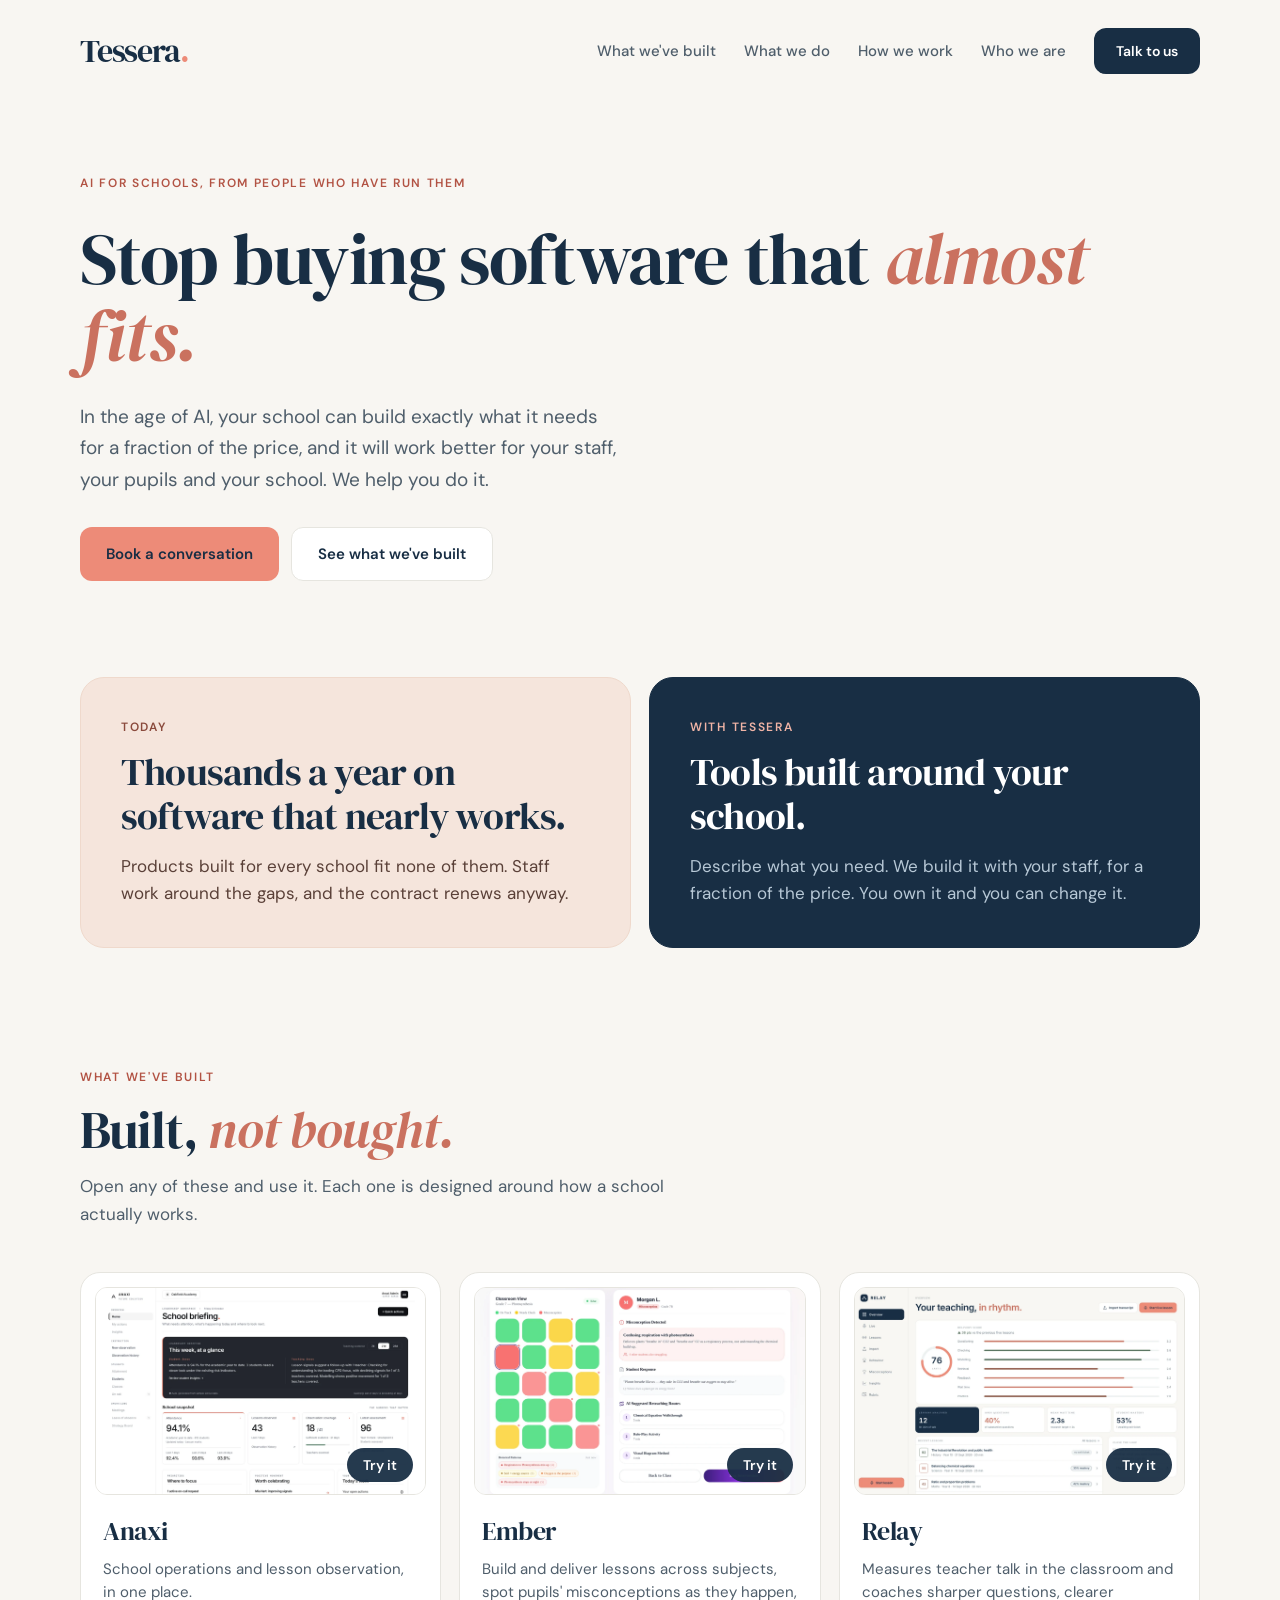
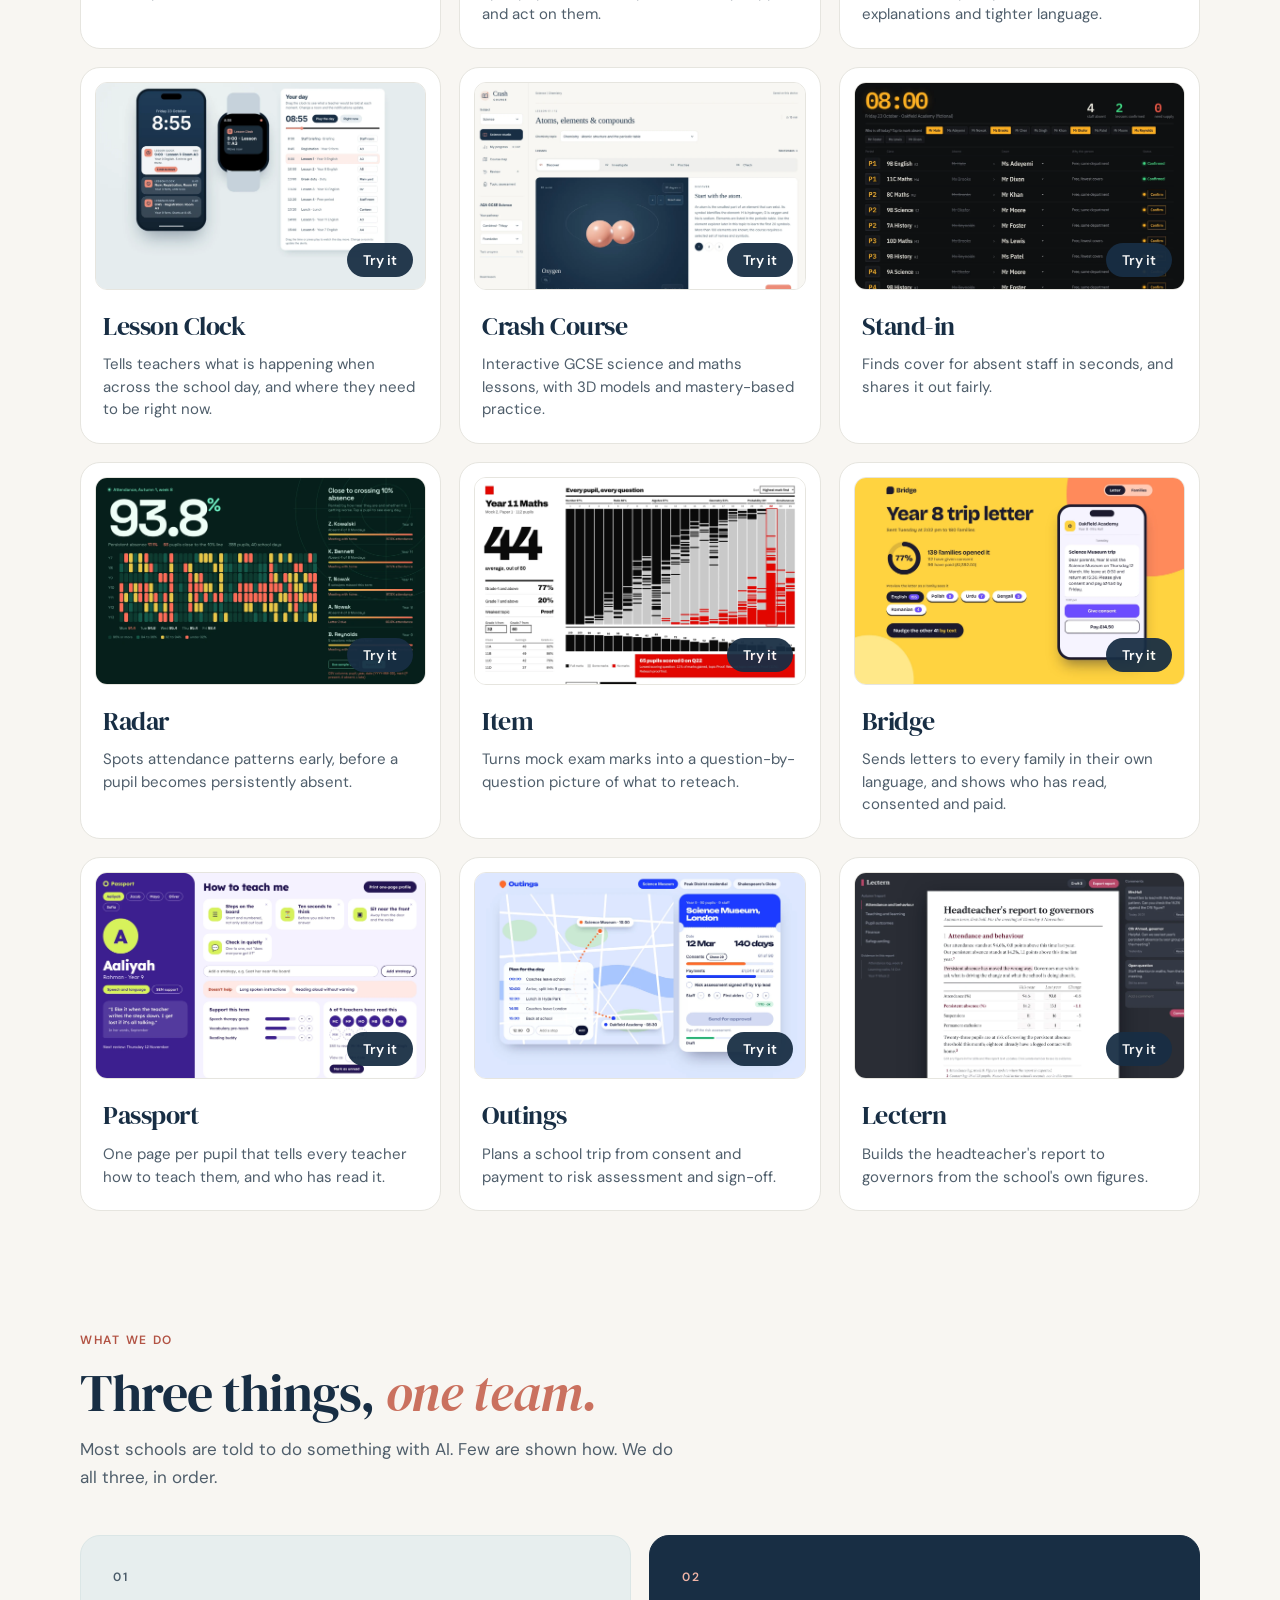
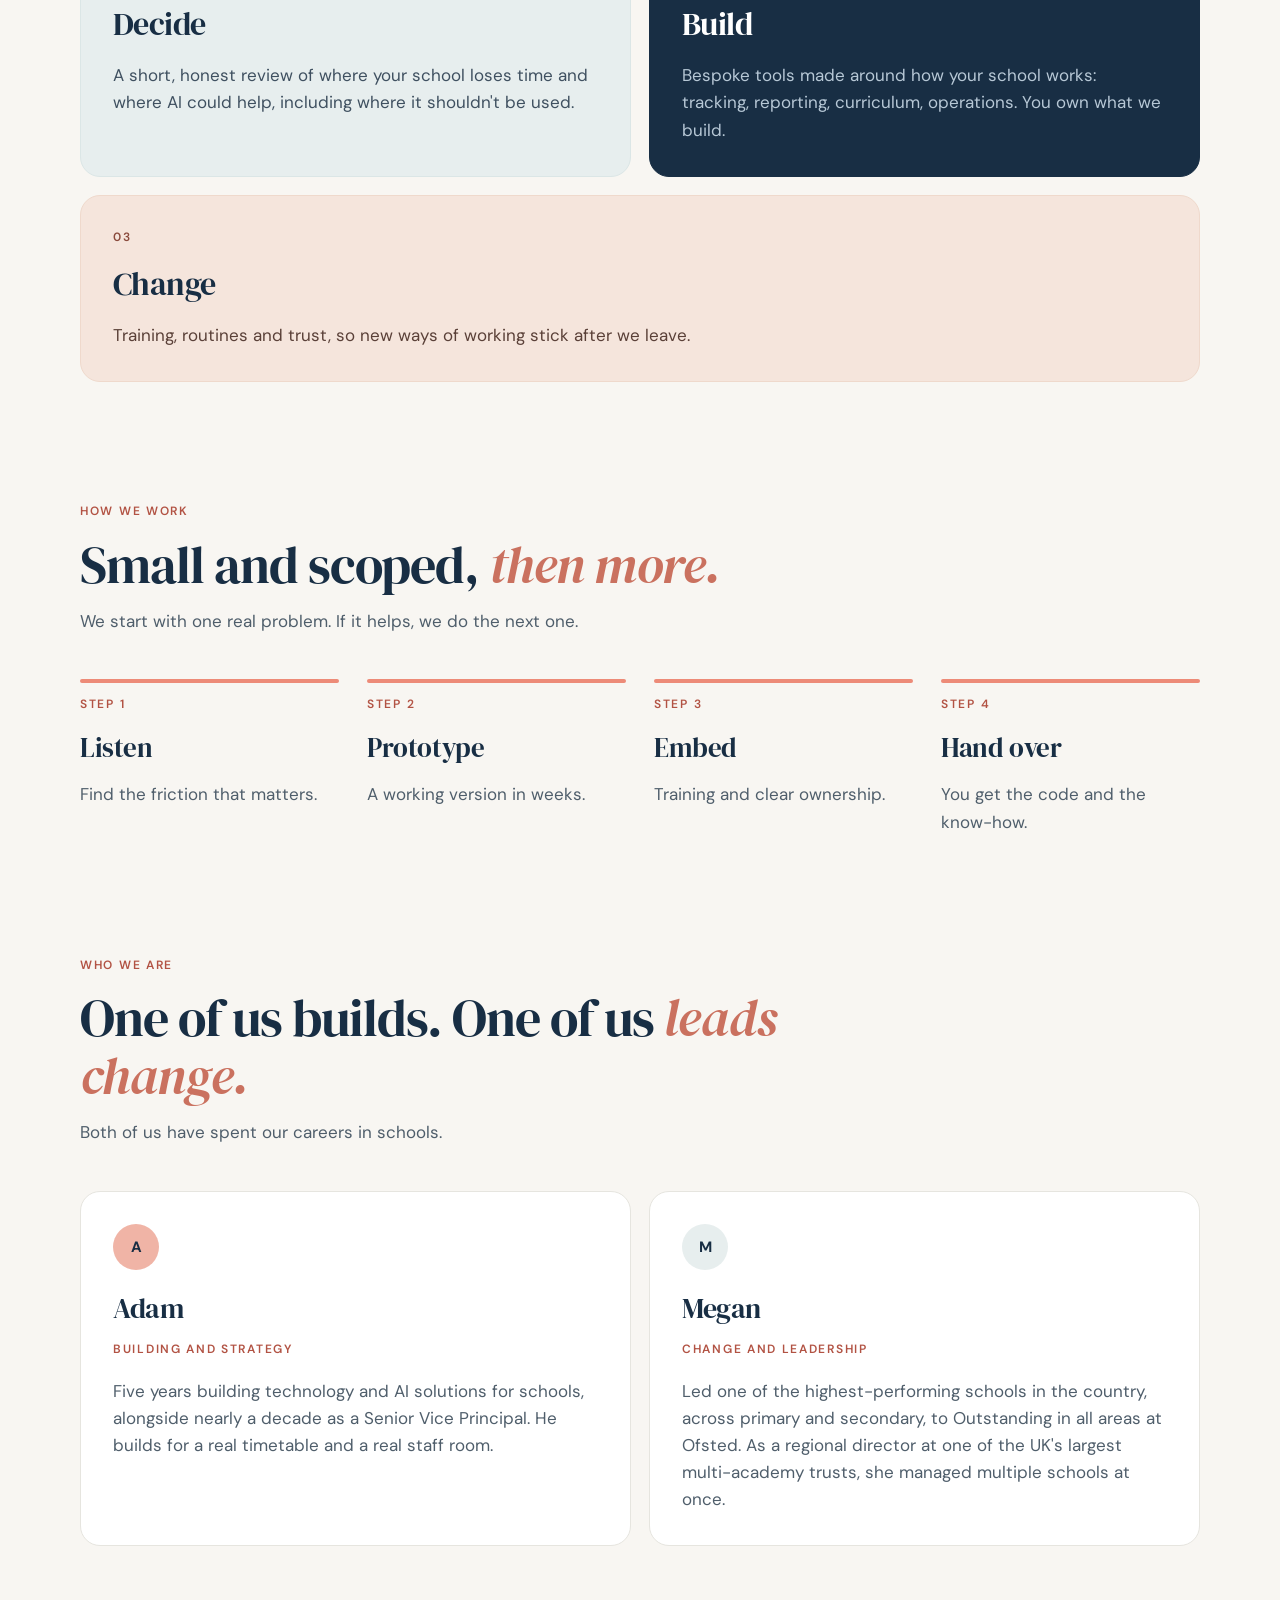
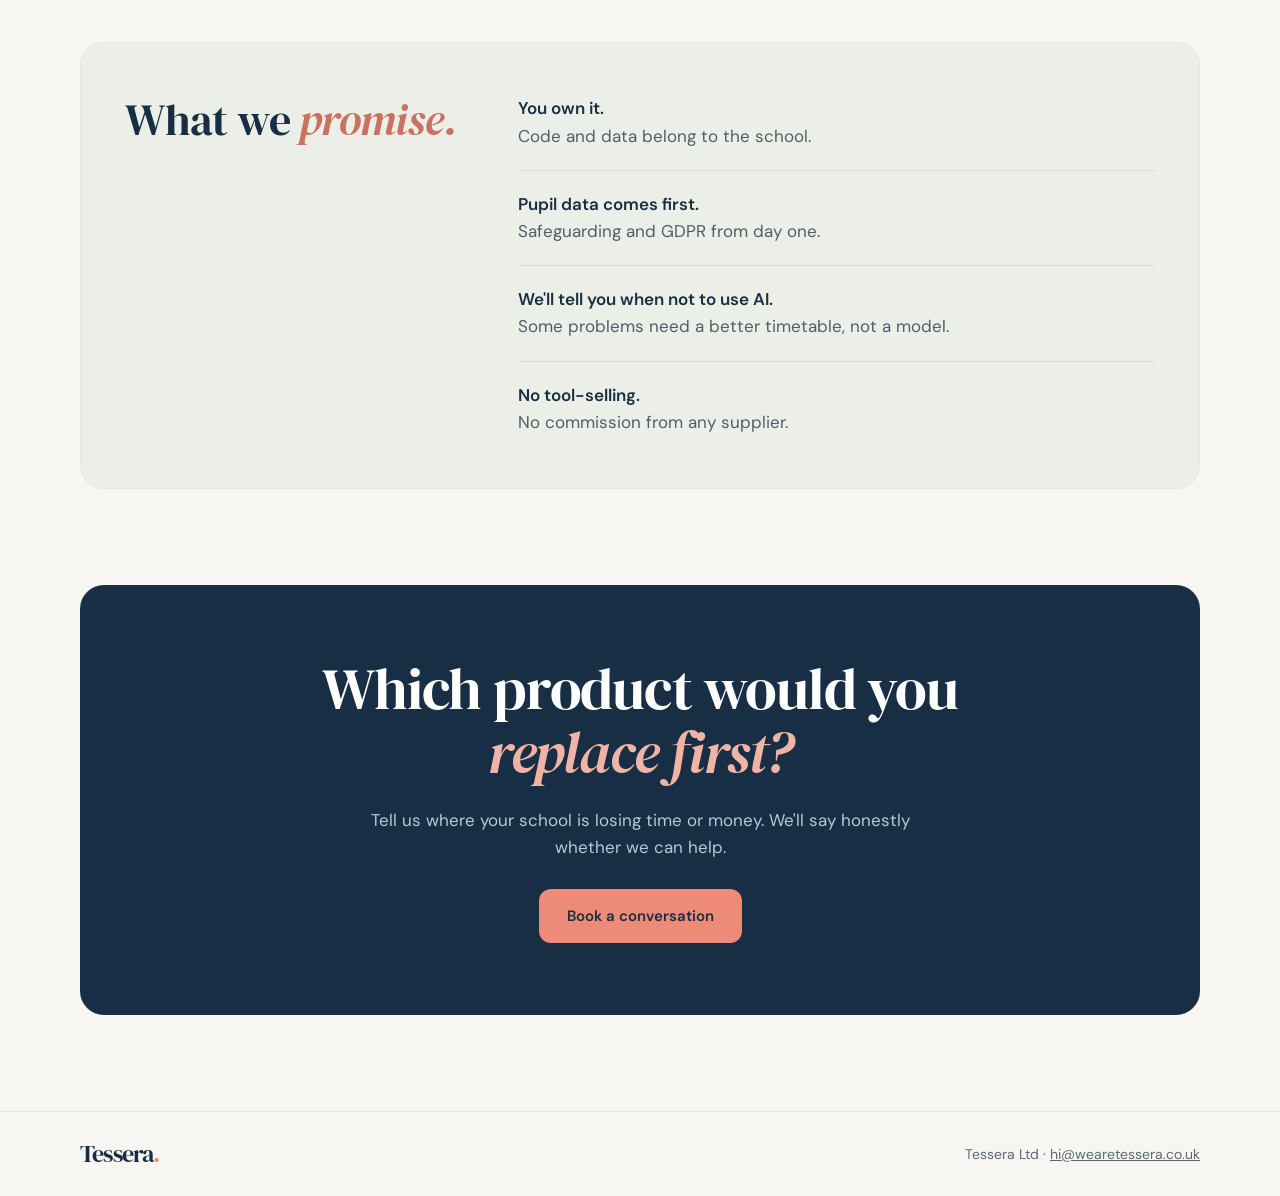
==== index.html @ 0c5cb1b3 "Add interactive app gallery with twelve working prototypes Co-Authored-By: Claude Sonnet 5.5 <norepl" ====
<!doctype html>
<html lang="en">
<head>
<meta charset="utf-8">
<meta name="viewport" content="width=device-width, initial-scale=1">
<title>Tessera: AI and change management</title>
<meta name="description" content="Tessera helps schools stop paying for software that almost fits. We build the tools you need with AI, at a fraction of the price, and bring your staff with you.">

<link rel="preconnect" href="https://fonts.googleapis.com">
<link href="https://fonts.googleapis.com/css2?family=DM+Serif+Display:ital@0;1&family=DM+Sans:wght@400;500;600;700&display=swap" rel="stylesheet">
<style>
html{scroll-behavior:smooth}
body{margin:0;background:#F8F6F2}
a{color:inherit}
a:focus-visible{outline:3px solid #ED8B78;outline-offset:3px;border-radius:8px}

@keyframes rise-in{from{opacity:0;transform:translate3d(0,14px,0)}to{opacity:1;transform:none}}
@keyframes grow{from{transform:scaleX(0)}to{transform:scaleX(1)}}

.in{animation:rise-in .44s cubic-bezier(.22,1,.36,1) both}
.d1{animation-delay:.05s}.d2{animation-delay:.095s}.d3{animation-delay:.14s}.d4{animation-delay:.185s}.d5{animation-delay:.23s}.d6{animation-delay:.275s}

.l1{animation-delay:.5s}.l2{animation-delay:.9s}.l3{animation-delay:1.3s}.l4{animation-delay:1.7s}.l5{animation-delay:2.1s}

@supports (animation-timeline: view()){
.rv{animation:rise-in linear both;animation-timeline:view();animation-range:entry 0% entry 50%}
.fill{animation:grow linear both;animation-timeline:view();animation-range:entry 10% cover 40%}
}

.btn{transition:transform .2s cubic-bezier(.22,1,.36,1),box-shadow .2s ease,background .2s ease,border-color .2s ease}
.btn:active{transform:scale(.96)}
.card{transition:transform .2s cubic-bezier(.22,1,.36,1),box-shadow .2s ease}
.navlink{transition:color .2s ease;text-decoration:none}
.navlink:hover{color:#182E44;text-decoration:underline;text-underline-offset:5px}

@media (hover:hover){
.btn:hover{transform:translate3d(0,-2px,0);box-shadow:0 7px 18px #182e4412}
.btn-light:hover{border-color:#182E44}
.card:hover{transform:translate3d(0,-2px,0);box-shadow:0 7px 18px #182e4412}
}

@media (prefers-reduced-motion: reduce){
*,*::before,*::after{animation:none!important;transition:none!important}
html{scroll-behavior:auto}
}
</style>

<style>
.ggrid{display:grid;grid-template-columns:repeat(auto-fill,minmax(min(100%,320px),1fr));gap:18px}
.gcard{all:unset;box-sizing:border-box;cursor:pointer;background:#FFFFFF;border:1px solid #E6E5DF;border-radius:20px;padding:14px 14px 22px;display:flex;flex-direction:column;gap:16px;transition:transform .2s cubic-bezier(.22,1,.36,1),box-shadow .2s ease}
.gcard:focus-visible{outline:3px solid #ED8B78;outline-offset:3px}
.gimg{position:relative;display:block;aspect-ratio:16/10;border:1px solid #E6E5DF;border-radius:12px;overflow:hidden;background:#fff}
.gimg img{display:block;width:100%;height:100%;object-fit:cover;object-position:top left}
.gtry{position:absolute;right:12px;bottom:12px;background:#182E44;color:#fff;font:600 14px 'DM Sans',sans-serif;padding:8px 16px;border-radius:99px;opacity:.94}
.gtxt{display:flex;flex-direction:column;gap:6px;padding:0 8px}
.gname{font-family:'DM Serif Display',Georgia,serif;font-size:26px;letter-spacing:-.5px;color:#182E44}
.gdesc{color:#4F5E6B;font:400 15px/1.5 'DM Sans',sans-serif}
@media (hover:hover){.gcard:hover{transform:translate3d(0,-3px,0);box-shadow:0 14px 30px -14px #182e4440}.gcard:hover .gtry{background:#ED8B78;color:#182E44}}
dialog#viewer{border:0;padding:0;border-radius:20px;width:min(1320px,96vw);height:min(900px,92vh);max-width:none;max-height:none;overflow:hidden;background:#fff;box-shadow:0 40px 100px -20px rgba(24,46,68,.6)}
dialog#viewer[open]{display:flex;flex-direction:column;animation:vin .3s cubic-bezier(.22,1,.36,1)}
dialog#viewer::backdrop{background:rgba(24,46,68,.6);backdrop-filter:blur(3px)}
@keyframes vin{from{opacity:0;transform:translate3d(0,12px,0) scale(.985)}}
@media (prefers-reduced-motion:reduce){dialog#viewer[open]{animation:none}}
.vbar{display:flex;align-items:center;gap:14px;padding:12px 16px 12px 22px;border-bottom:1px solid #E6E5DF;background:#F8F6F2;flex:none}
.vname{font-family:'DM Serif Display',Georgia,serif;font-size:24px;color:#182E44;letter-spacing:-.4px}
.vnote{flex:1;color:#5A6874;font:400 14px 'DM Sans',sans-serif;min-width:0}
.vbtn{font:600 14px 'DM Sans',sans-serif;color:#182E44;background:#fff;border:1px solid #D9D8D1;border-radius:99px;padding:9px 16px;cursor:pointer;text-decoration:none;white-space:nowrap}
.vbtn.x{background:#182E44;color:#fff;border-color:#182E44}
.vbtn:focus-visible{outline:3px solid #ED8B78;outline-offset:2px}
#vframe{flex:1;width:100%;border:0;background:#fff;min-height:0}
@media (max-width:700px){.vnote{display:none}.vbar{padding-left:16px}dialog#viewer{width:100vw;height:100dvh;border-radius:0}}
</style>
</head>
<body>


<div style="width: 100%; background: #F8F6F2; color: #182E44; font-family: 'DM Sans', system-ui, sans-serif; font-size: 17px; line-height: 1.6; overflow: hidden">

<div style="max-width: 1120px; margin: 0 auto; padding: 0 24px">

<!-- NAV -->
<div class="in" style="padding: 28px 0; display: flex; flex-wrap: wrap; align-items: center; justify-content: space-between; gap: 16px">
<div style="font-family: 'DM Serif Display', Georgia, serif; font-weight: 400; font-size: 32px; letter-spacing: -1.2px; line-height: 1">Tessera<span style="color: #ED8B78">.</span></div>
<div style="display: flex; flex-wrap: wrap; align-items: center; gap: 28px">
<a class="navlink" href="#built" style="font-size: 15px; font-weight: 500; color: #4F5E6B">What we've built</a>
<a class="navlink" href="#work" style="font-size: 15px; font-weight: 500; color: #4F5E6B">What we do</a>
<a class="navlink" href="#approach" style="font-size: 15px; font-weight: 500; color: #4F5E6B">How we work</a>
<a class="navlink" href="#people" style="font-size: 15px; font-weight: 500; color: #4F5E6B">Who we are</a>
<a class="btn" href="mailto:hi@wearetessera.co.uk" style="background: #182E44; color: #FFFFFF; text-decoration: none; font-weight: 600; font-size: 14px; padding: 12px 22px; border-radius: 12px">Talk to us</a>
</div>
</div>

<!-- HERO -->
<div style="padding: 72px 0 96px; display: flex; flex-wrap: wrap; align-items: center; gap: 56px">
<div style="flex: 1 1 460px; display: flex; flex-direction: column; align-items: flex-start; gap: 26px">
<div class="in d1" style="font-size: 12px; font-weight: 600; letter-spacing: 1.7px; text-transform: uppercase; color: #B25344">AI for schools, from people who have run them</div>
<h1 class="in d2" style="margin: 0; font-family: 'DM Serif Display', Georgia, serif; font-weight: 400; font-size: clamp(42px, 6vw, 72px); line-height: 1.08; letter-spacing: -1.4px">Stop buying software that <em style="color: #CA715F">almost fits.</em></h1>
<p class="in d3" style="margin: 0; font-size: 19px; line-height: 1.65; max-width: 540px; color: #4F5E6B">In the age of AI, your school can build exactly what it needs for a fraction of the price, and it will work better for your staff, your pupils and your school. We help you do it.</p>
<div class="in d4" style="display: flex; flex-wrap: wrap; gap: 12px; margin-top: 6px">
<a class="btn" href="mailto:hi@wearetessera.co.uk" style="background: #ED8B78; color: #182E44; text-decoration: none; font-weight: 600; font-size: 15px; padding: 15px 26px; border-radius: 12px; min-height: 20px">Book a conversation</a>
<a class="btn btn-light" href="#built" style="background: #FFFFFF; border: 1px solid #E6E5DF; color: #182E44; text-decoration: none; font-weight: 600; font-size: 15px; padding: 14px 26px; border-radius: 12px; min-height: 20px">See what we've built</a>
</div>
</div>

</div>

<!-- PROBLEM -->
<div style="padding: 0 0 96px">
<div class="rv" style="display: flex; flex-wrap: wrap; gap: 18px">
<div style="flex: 1 1 340px; background: #F5E5DC; border: 1px solid #EFD9CC; border-radius: 24px; padding: 40px; display: flex; flex-direction: column; gap: 14px">
<div style="font-size: 12px; font-weight: 600; letter-spacing: 1.7px; text-transform: uppercase; color: #8A4A3C">Today</div>
<h2 style="margin: 0; font-family: 'DM Serif Display', Georgia, serif; font-weight: 400; font-size: clamp(28px, 3.4vw, 38px); line-height: 1.15; letter-spacing: -0.8px">Thousands a year on software that nearly works.</h2>
<p style="margin: 0; color: #5A4038">Products built for every school fit none of them. Staff work around the gaps, and the contract renews anyway.</p>
</div>
<div style="flex: 1 1 340px; background: #182E44; border: 1px solid #182E44; border-radius: 24px; padding: 40px; display: flex; flex-direction: column; gap: 14px">
<div style="font-size: 12px; font-weight: 600; letter-spacing: 1.7px; text-transform: uppercase; color: #F0B4A6">With Tessera</div>
<h2 style="margin: 0; font-family: 'DM Serif Display', Georgia, serif; font-weight: 400; font-size: clamp(28px, 3.4vw, 38px); line-height: 1.15; letter-spacing: -0.8px; color: #FFFFFF">Tools built around your school.</h2>
<p style="margin: 0; color: #B7C8D6">Describe what you need. We build it with your staff, for a fraction of the price. You own it and you can change it.</p>
</div>
</div>
</div>

<!-- BUILT -->
<div id="built" style="padding: 24px 0 96px">
<div class="rv" style="display: flex; flex-direction: column; gap: 14px; margin-bottom: 44px">
<div style="font-size: 12px; font-weight: 600; letter-spacing: 1.7px; text-transform: uppercase; color: #B25344">What we've built</div>
<h2 style="margin: 0; font-family: 'DM Serif Display', Georgia, serif; font-weight: 400; font-size: clamp(34px, 4.6vw, 52px); line-height: 1.12; letter-spacing: -1px; max-width: 700px">Built, <em style="color: #CA715F">not bought.</em></h2>
<p style="margin: 0; max-width: 600px; color: #4F5E6B">Open any of these and use it. Each one is designed around how a school actually works.</p>
</div>
<div class="ggrid"><button type="button" class="gcard rv" data-p="anaxi" data-src="prototypes/anaxi.html" data-name="Anaxi" data-note="Try Quick actions and the evidence periods." aria-label="Try Anaxi">
<span class="gimg"><img src="images/anaxi.webp" alt="Anaxi screenshot" loading="lazy"><span class="gtry">Try it</span></span>
<span class="gtxt"><span class="gname">Anaxi</span><span class="gdesc">School operations and lesson observation, in one place.</span></span></button><button type="button" class="gcard rv" data-p="ember" data-src="prototypes/ember.html" data-name="Ember" data-note="Select a pupil to see what they think." aria-label="Try Ember">
<span class="gimg"><img src="images/ember.webp" alt="Ember screenshot" loading="lazy"><span class="gtry">Try it</span></span>
<span class="gtxt"><span class="gname">Ember</span><span class="gdesc">Build and deliver lessons across subjects, spot pupils' misconceptions as they happen, and act on them.</span></span></button><button type="button" class="gcard rv" data-p="relay" data-src="prototypes/relay.html" data-name="Relay" data-note="Paste a transcript to analyse it." aria-label="Try Relay">
<span class="gimg"><img src="images/relay.webp" alt="Relay screenshot" loading="lazy"><span class="gtry">Try it</span></span>
<span class="gtxt"><span class="gname">Relay</span><span class="gdesc">Measures teacher talk in the classroom and coaches sharper questions, clearer explanations and tighter language.</span></span></button><button type="button" class="gcard rv" data-p="lessonclock" data-src="prototypes/lessonclock.html" data-name="Lesson Clock" data-note="Drag the clock through the day." aria-label="Try Lesson Clock">
<span class="gimg"><img src="images/lessonclock.webp" alt="Lesson Clock screenshot" loading="lazy"><span class="gtry">Try it</span></span>
<span class="gtxt"><span class="gname">Lesson Clock</span><span class="gdesc">Tells teachers what is happening when across the school day, and where they need to be right now.</span></span></button><button type="button" class="gcard rv" data-p="crashcourse" data-src="prototypes/crashcourse/index.html" data-name="Crash Course" data-note="Pick a lesson to start." aria-label="Try Crash Course">
<span class="gimg"><img src="images/crashcourse.webp" alt="Crash Course screenshot" loading="lazy"><span class="gtry">Try it</span></span>
<span class="gtxt"><span class="gname">Crash Course</span><span class="gdesc">Interactive GCSE science and maths lessons, with 3D models and mastery-based practice.</span></span></button><button type="button" class="gcard rv" data-p="standin" data-src="prototypes/standin.html" data-name="Stand-in" data-note="Mark staff absent and fill the gaps." aria-label="Try Stand-in">
<span class="gimg"><img src="images/standin.webp" alt="Stand-in screenshot" loading="lazy"><span class="gtry">Try it</span></span>
<span class="gtxt"><span class="gname">Stand-in</span><span class="gdesc">Finds cover for absent staff in seconds, and shares it out fairly.</span></span></button><button type="button" class="gcard rv" data-p="radar" data-src="prototypes/radar.html" data-name="Radar" data-note="Import your own CSV." aria-label="Try Radar">
<span class="gimg"><img src="images/radar.webp" alt="Radar screenshot" loading="lazy"><span class="gtry">Try it</span></span>
<span class="gtxt"><span class="gname">Radar</span><span class="gdesc">Spots attendance patterns early, before a pupil becomes persistently absent.</span></span></button><button type="button" class="gcard rv" data-p="item" data-src="prototypes/item.html" data-name="Item" data-note="Import your own marks." aria-label="Try Item">
<span class="gimg"><img src="images/item.webp" alt="Item screenshot" loading="lazy"><span class="gtry">Try it</span></span>
<span class="gtxt"><span class="gname">Item</span><span class="gdesc">Turns mock exam marks into a question-by-question picture of what to reteach.</span></span></button><button type="button" class="gcard rv" data-p="bridge" data-src="prototypes/bridge.html" data-name="Bridge" data-note="Switch language and give consent." aria-label="Try Bridge">
<span class="gimg"><img src="images/bridge.webp" alt="Bridge screenshot" loading="lazy"><span class="gtry">Try it</span></span>
<span class="gtxt"><span class="gname">Bridge</span><span class="gdesc">Sends letters to every family in their own language, and shows who has read, consented and paid.</span></span></button><button type="button" class="gcard rv" data-p="passport" data-src="prototypes/passport.html" data-name="Passport" data-note="Choose a pupil and mark it read." aria-label="Try Passport">
<span class="gimg"><img src="images/passport.webp" alt="Passport screenshot" loading="lazy"><span class="gtry">Try it</span></span>
<span class="gtxt"><span class="gname">Passport</span><span class="gdesc">One page per pupil that tells every teacher how to teach them, and who has read it.</span></span></button><button type="button" class="gcard rv" data-p="outings" data-src="prototypes/outings.html" data-name="Outings" data-note="Chase consents and send for approval." aria-label="Try Outings">
<span class="gimg"><img src="images/outings.webp" alt="Outings screenshot" loading="lazy"><span class="gtry">Try it</span></span>
<span class="gtxt"><span class="gname">Outings</span><span class="gdesc">Plans a school trip from consent and payment to risk assessment and sign-off.</span></span></button><button type="button" class="gcard rv" data-p="lectern" data-src="prototypes/lectern.html" data-name="Lectern" data-note="Edit a figure and the report rewrites." aria-label="Try Lectern">
<span class="gimg"><img src="images/lectern.webp" alt="Lectern screenshot" loading="lazy"><span class="gtry">Try it</span></span>
<span class="gtxt"><span class="gname">Lectern</span><span class="gdesc">Builds the headteacher's report to governors from the school's own figures.</span></span></button></div>
</div>

<!-- WHAT WE DO -->
<div id="work" style="padding: 24px 0 96px">
<div class="rv" style="display: flex; flex-direction: column; gap: 14px; margin-bottom: 44px">
<div style="font-size: 12px; font-weight: 600; letter-spacing: 1.7px; text-transform: uppercase; color: #B25344">What we do</div>
<h2 style="margin: 0; font-family: 'DM Serif Display', Georgia, serif; font-weight: 400; font-size: clamp(34px, 4.6vw, 52px); line-height: 1.12; letter-spacing: -1px; max-width: 700px">Three things, <em style="color: #CA715F">one team.</em></h2>
<p style="margin: 0; max-width: 600px; color: #4F5E6B">Most schools are told to do something with AI. Few are shown how. We do all three, in order.</p>
</div>
<div style="display: flex; flex-wrap: wrap; gap: 18px">
<div class="card rv" style="flex: 1 1 300px; background: #E7EEEE; border: 1px solid #DBE6E6; border-radius: 20px; padding: 32px; display: flex; flex-direction: column; gap: 12px">
<div style="font-size: 12px; font-weight: 600; letter-spacing: 1.7px; text-transform: uppercase; color: #4A5B69">01</div>
<h3 style="margin: 0; font-family: 'DM Serif Display', Georgia, serif; font-weight: 400; font-size: 32px; letter-spacing: -0.6px">Decide</h3>
<p style="margin: 0; color: #3F5060">A short, honest review of where your school loses time and where AI could help, including where it shouldn't be used.</p>
</div>
<div class="card rv" style="flex: 1 1 300px; background: #182E44; border: 1px solid #182E44; border-radius: 20px; padding: 32px; display: flex; flex-direction: column; gap: 12px">
<div style="font-size: 12px; font-weight: 600; letter-spacing: 1.7px; text-transform: uppercase; color: #F0B4A6">02</div>
<h3 style="margin: 0; font-family: 'DM Serif Display', Georgia, serif; font-weight: 400; font-size: 32px; letter-spacing: -0.6px; color: #FFFFFF">Build</h3>
<p style="margin: 0; color: #B7C8D6">Bespoke tools made around how your school works: tracking, reporting, curriculum, operations. You own what we build.</p>
</div>
<div class="card rv" style="flex: 1 1 300px; background: #F5E5DC; border: 1px solid #EFD9CC; border-radius: 20px; padding: 32px; display: flex; flex-direction: column; gap: 12px">
<div style="font-size: 12px; font-weight: 600; letter-spacing: 1.7px; text-transform: uppercase; color: #8A4A3C">03</div>
<h3 style="margin: 0; font-family: 'DM Serif Display', Georgia, serif; font-weight: 400; font-size: 32px; letter-spacing: -0.6px">Change</h3>
<p style="margin: 0; color: #5A4038">Training, routines and trust, so new ways of working stick after we leave.</p>
</div>
</div>
</div>

<!-- APPROACH -->
<div id="approach" style="padding: 24px 0 96px">
<div class="rv" style="display: flex; flex-direction: column; gap: 14px; margin-bottom: 44px">
<div style="font-size: 12px; font-weight: 600; letter-spacing: 1.7px; text-transform: uppercase; color: #B25344">How we work</div>
<h2 style="margin: 0; font-family: 'DM Serif Display', Georgia, serif; font-weight: 400; font-size: clamp(34px, 4.6vw, 52px); line-height: 1.12; letter-spacing: -1px; max-width: 700px">Small and scoped, <em style="color: #CA715F">then more.</em></h2>
<p style="margin: 0; max-width: 600px; color: #4F5E6B">We start with one real problem. If it helps, we do the next one.</p>
</div>
<div style="display: flex; flex-wrap: wrap; gap: 28px">
<div class="rv" style="flex: 1 1 220px; display: flex; flex-direction: column; gap: 12px">
<div style="height: 4px; border-radius: 4px; background: #E6E5DF; overflow: hidden"><div class="fill" style="height: 4px; width: 100%; background: #ED8B78; transform-origin: left"></div></div>
<div style="font-size: 12px; font-weight: 600; letter-spacing: 1.7px; text-transform: uppercase; color: #B25344">Step 1</div>
<div style="font-family: 'DM Serif Display', Georgia, serif; font-weight: 400; font-size: 27px; letter-spacing: -0.4px">Listen</div>
<div style="color: #4F5E6B">Find the friction that matters.</div>
</div>
<div class="rv" style="flex: 1 1 220px; display: flex; flex-direction: column; gap: 12px">
<div style="height: 4px; border-radius: 4px; background: #E6E5DF; overflow: hidden"><div class="fill" style="height: 4px; width: 100%; background: #ED8B78; transform-origin: left"></div></div>
<div style="font-size: 12px; font-weight: 600; letter-spacing: 1.7px; text-transform: uppercase; color: #B25344">Step 2</div>
<div style="font-family: 'DM Serif Display', Georgia, serif; font-weight: 400; font-size: 27px; letter-spacing: -0.4px">Prototype</div>
<div style="color: #4F5E6B">A working version in weeks.</div>
</div>
<div class="rv" style="flex: 1 1 220px; display: flex; flex-direction: column; gap: 12px">
<div style="height: 4px; border-radius: 4px; background: #E6E5DF; overflow: hidden"><div class="fill" style="height: 4px; width: 100%; background: #ED8B78; transform-origin: left"></div></div>
<div style="font-size: 12px; font-weight: 600; letter-spacing: 1.7px; text-transform: uppercase; color: #B25344">Step 3</div>
<div style="font-family: 'DM Serif Display', Georgia, serif; font-weight: 400; font-size: 27px; letter-spacing: -0.4px">Embed</div>
<div style="color: #4F5E6B">Training and clear ownership.</div>
</div>
<div class="rv" style="flex: 1 1 220px; display: flex; flex-direction: column; gap: 12px">
<div style="height: 4px; border-radius: 4px; background: #E6E5DF; overflow: hidden"><div class="fill" style="height: 4px; width: 100%; background: #ED8B78; transform-origin: left"></div></div>
<div style="font-size: 12px; font-weight: 600; letter-spacing: 1.7px; text-transform: uppercase; color: #B25344">Step 4</div>
<div style="font-family: 'DM Serif Display', Georgia, serif; font-weight: 400; font-size: 27px; letter-spacing: -0.4px">Hand over</div>
<div style="color: #4F5E6B">You get the code and the know-how.</div>
</div>
</div>
</div>

<!-- PEOPLE -->
<div id="people" style="padding: 24px 0 96px">
<div class="rv" style="display: flex; flex-direction: column; gap: 14px; margin-bottom: 44px">
<div style="font-size: 12px; font-weight: 600; letter-spacing: 1.7px; text-transform: uppercase; color: #B25344">Who we are</div>
<h2 style="margin: 0; font-family: 'DM Serif Display', Georgia, serif; font-weight: 400; font-size: clamp(34px, 4.6vw, 52px); line-height: 1.12; letter-spacing: -1px; max-width: 760px">One of us builds. One of us <em style="color: #CA715F">leads change.</em></h2>
<p style="margin: 0; max-width: 600px; color: #4F5E6B">Both of us have spent our careers in schools.</p>
</div>
<div style="display: flex; flex-wrap: wrap; gap: 18px">
<div class="card rv" style="flex: 1 1 420px; background: #FFFFFF; border: 1px solid #E6E5DF; border-radius: 20px; padding: 32px; display: flex; flex-direction: column; gap: 10px">
<div style="width: 46px; height: 46px; border-radius: 50%; background: #F0B4A6; display: flex; align-items: center; justify-content: center; font-weight: 700; font-size: 15px; color: #182E44">A</div>
<div style="font-family: 'DM Serif Display', Georgia, serif; font-weight: 400; font-size: 28px; letter-spacing: -0.4px; margin-top: 6px">Adam</div>
<div style="font-size: 12px; font-weight: 600; letter-spacing: 1.7px; text-transform: uppercase; color: #B25344">Building and strategy</div>
<p style="margin: 8px 0 0; color: #4F5E6B">Five years building technology and AI solutions for schools, alongside nearly a decade as a Senior Vice Principal. He builds for a real timetable and a real staff room.</p>
</div>
<div class="card rv" style="flex: 1 1 420px; background: #FFFFFF; border: 1px solid #E6E5DF; border-radius: 20px; padding: 32px; display: flex; flex-direction: column; gap: 10px">
<div style="width: 46px; height: 46px; border-radius: 50%; background: #E7EEEE; display: flex; align-items: center; justify-content: center; font-weight: 700; font-size: 15px; color: #182E44">M</div>
<div style="font-family: 'DM Serif Display', Georgia, serif; font-weight: 400; font-size: 28px; letter-spacing: -0.4px; margin-top: 6px">Megan</div>
<div style="font-size: 12px; font-weight: 600; letter-spacing: 1.7px; text-transform: uppercase; color: #B25344">Change and leadership</div>
<p style="margin: 8px 0 0; color: #4F5E6B">Led one of the highest-performing schools in the country, across primary and secondary, to Outstanding in all areas at Ofsted. As a regional director at one of the UK's largest multi-academy trusts, she managed multiple schools at once.</p>
</div>
</div>
</div>

<!-- PROMISES -->
<div style="padding: 0 0 96px">
<div class="rv" style="background: #ECEFE8; border: 1px solid #E6E5DF; border-radius: 24px; padding: 52px 44px; display: flex; flex-wrap: wrap; gap: 44px">
<div style="flex: 1 1 260px">
<h2 style="margin: 0; font-family: 'DM Serif Display', Georgia, serif; font-weight: 400; font-size: clamp(32px, 4vw, 44px); line-height: 1.12; letter-spacing: -0.9px">What we <em style="color: #CA715F">promise.</em></h2>
</div>
<div style="flex: 2 1 460px; display: flex; flex-direction: column; gap: 20px">
<div style="padding-bottom: 20px; border-bottom: 1px solid #D9DDD3"><div style="font-weight: 600; font-size: 17px">You own it.</div><div style="color: #4F5E6B">Code and data belong to the school.</div></div>
<div style="padding-bottom: 20px; border-bottom: 1px solid #D9DDD3"><div style="font-weight: 600; font-size: 17px">Pupil data comes first.</div><div style="color: #4F5E6B">Safeguarding and GDPR from day one.</div></div>
<div style="padding-bottom: 20px; border-bottom: 1px solid #D9DDD3"><div style="font-weight: 600; font-size: 17px">We'll tell you when not to use AI.</div><div style="color: #4F5E6B">Some problems need a better timetable, not a model.</div></div>
<div><div style="font-weight: 600; font-size: 17px">No tool-selling.</div><div style="color: #4F5E6B">No commission from any supplier.</div></div>
</div>
</div>
</div>

<!-- CTA -->
<div style="padding: 0 0 96px">
<div class="rv" style="background: #182E44; color: #FFFFFF; border-radius: 24px; padding: 72px 32px; display: flex; flex-direction: column; align-items: center; text-align: center; gap: 22px">
<h2 style="margin: 0; font-family: 'DM Serif Display', Georgia, serif; font-weight: 400; font-size: clamp(34px, 5vw, 58px); line-height: 1.1; letter-spacing: -1.2px; max-width: 760px">Which product would you <em style="color: #F0B4A6">replace first?</em></h2>
<p style="margin: 0; max-width: 540px; color: #B7C8D6">Tell us where your school is losing time or money. We'll say honestly whether we can help.</p>
<a class="btn" href="mailto:hi@wearetessera.co.uk" style="background: #ED8B78; color: #182E44; text-decoration: none; font-weight: 600; font-size: 15px; padding: 15px 28px; border-radius: 12px; margin-top: 6px">Book a conversation</a>
</div>
</div>

</div>

<!-- FOOTER -->
<div style="border-top: 1px solid #E6E5DF">
<div style="max-width: 1120px; margin: 0 auto; padding: 30px 24px; display: flex; flex-wrap: wrap; justify-content: space-between; align-items: center; gap: 16px; font-size: 14px; color: #5A6874">
<div style="font-family: 'DM Serif Display', Georgia, serif; font-weight: 400; font-size: 24px; letter-spacing: -0.8px; color: #182E44; line-height: 1">Tessera<span style="color: #ED8B78">.</span></div>
<div>Tessera Ltd · <a href="mailto:hi@wearetessera.co.uk">hi@wearetessera.co.uk</a></div>
</div>
</div>

</div>


<dialog id="viewer" aria-label="Prototype viewer"><div class="vbar"><span class="vname" id="vname"></span><span class="vnote" id="vnote"></span><a class="vbtn" id="vfull" target="_blank" rel="noopener">Open full screen</a><button type="button" class="vbtn x" id="vclose">Close</button></div><iframe id="vframe" title="Prototype" sandbox="allow-scripts allow-same-origin allow-forms allow-modals"></iframe></dialog>
<script>
(function(){
var d=document.getElementById('viewer'),f=document.getElementById('vframe'),cards=[].slice.call(document.querySelectorAll('.gcard'));
function open(c,keep){document.getElementById('vname').textContent=c.dataset.name;document.getElementById('vnote').textContent=c.dataset.note;
  document.getElementById('vfull').href=c.dataset.src;f.title=c.dataset.name+' prototype';f.src=c.dataset.src;if(!d.open)d.showModal();
  if(!keep)try{history.replaceState(null,'','#try-'+c.dataset.p)}catch(e){}}
function close(){if(d.open)d.close()}
d.addEventListener('close',function(){f.src='about:blank';try{history.replaceState(null,'',location.pathname+location.search)}catch(e){}});
d.addEventListener('click',function(e){if(e.target===d)close()});
document.getElementById('vclose').onclick=close;
cards.forEach(function(c){c.addEventListener('click',function(){open(c)})});
var m=location.hash.match(/^#try-([a-z]+)$/);if(m){var c=cards.filter(function(x){return x.dataset.p===m[1]})[0];if(c)open(c,true)}
})();
</script>
</body>
</html>
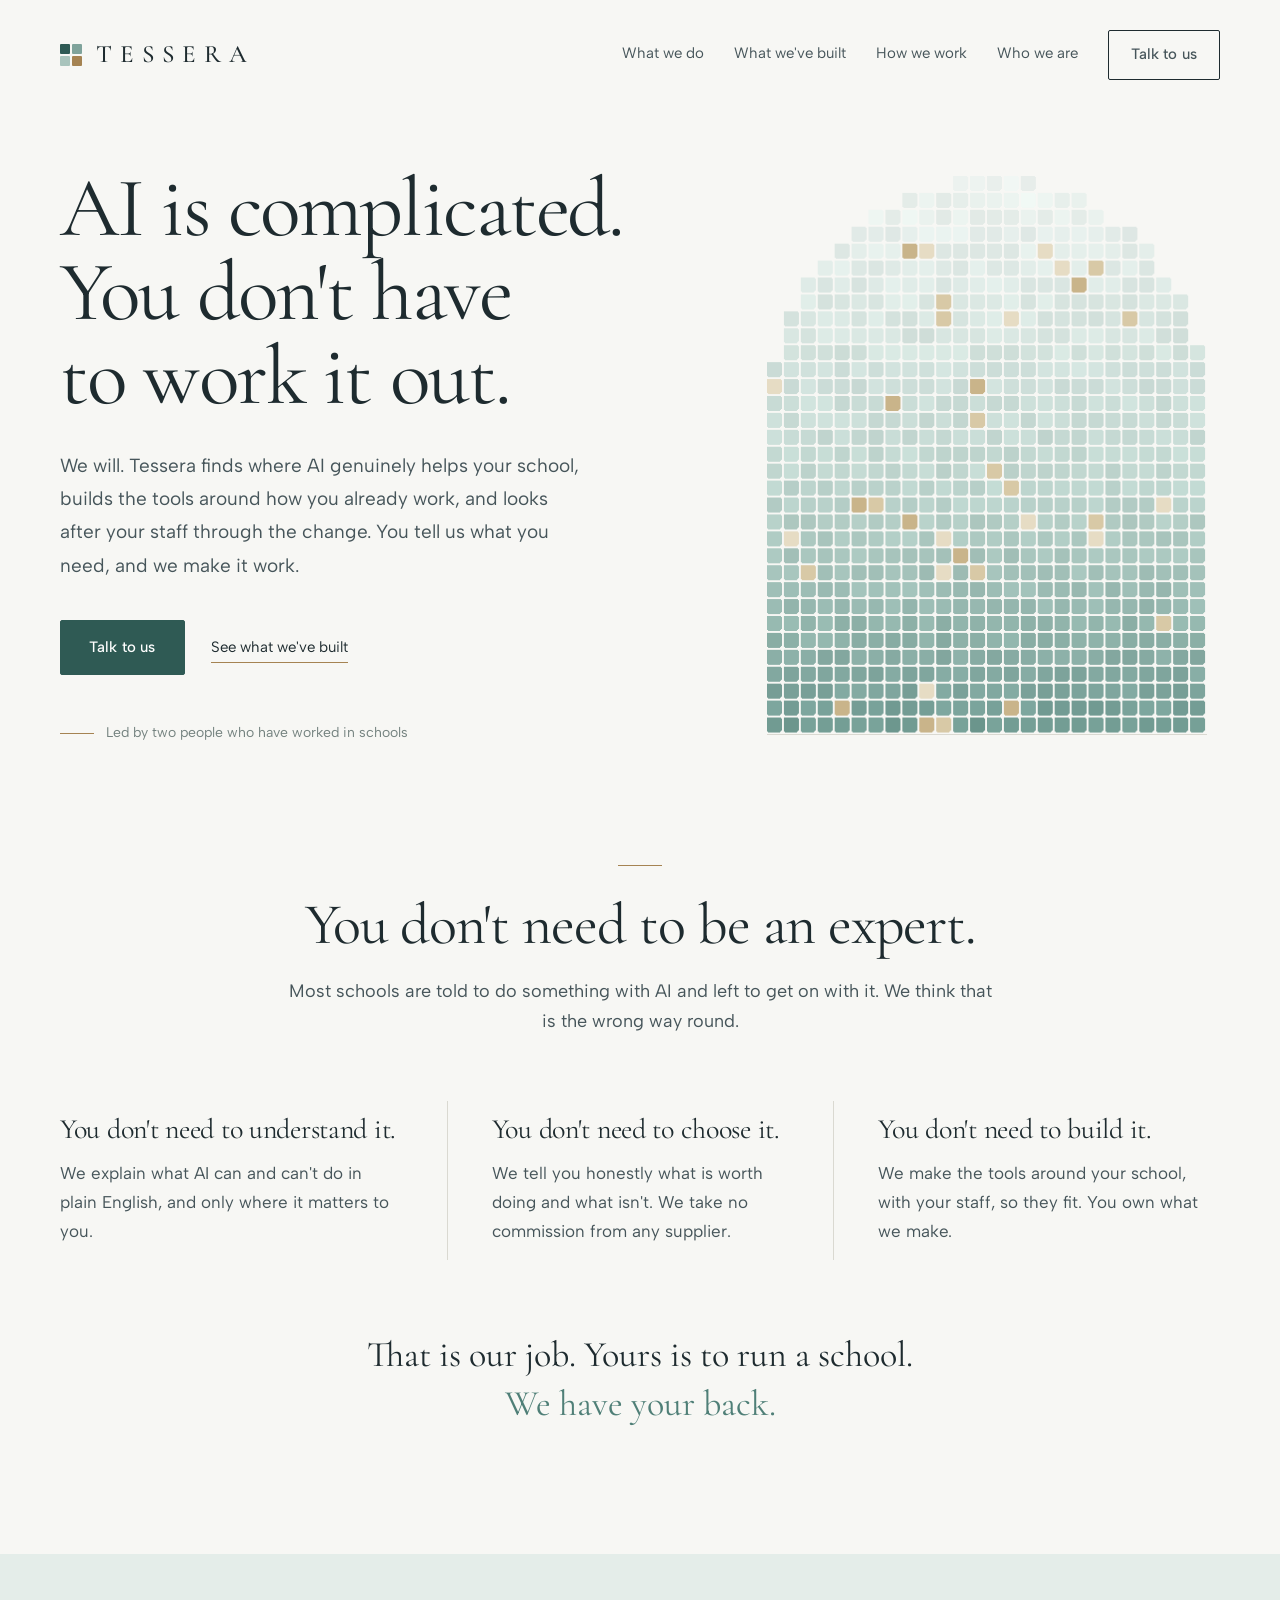
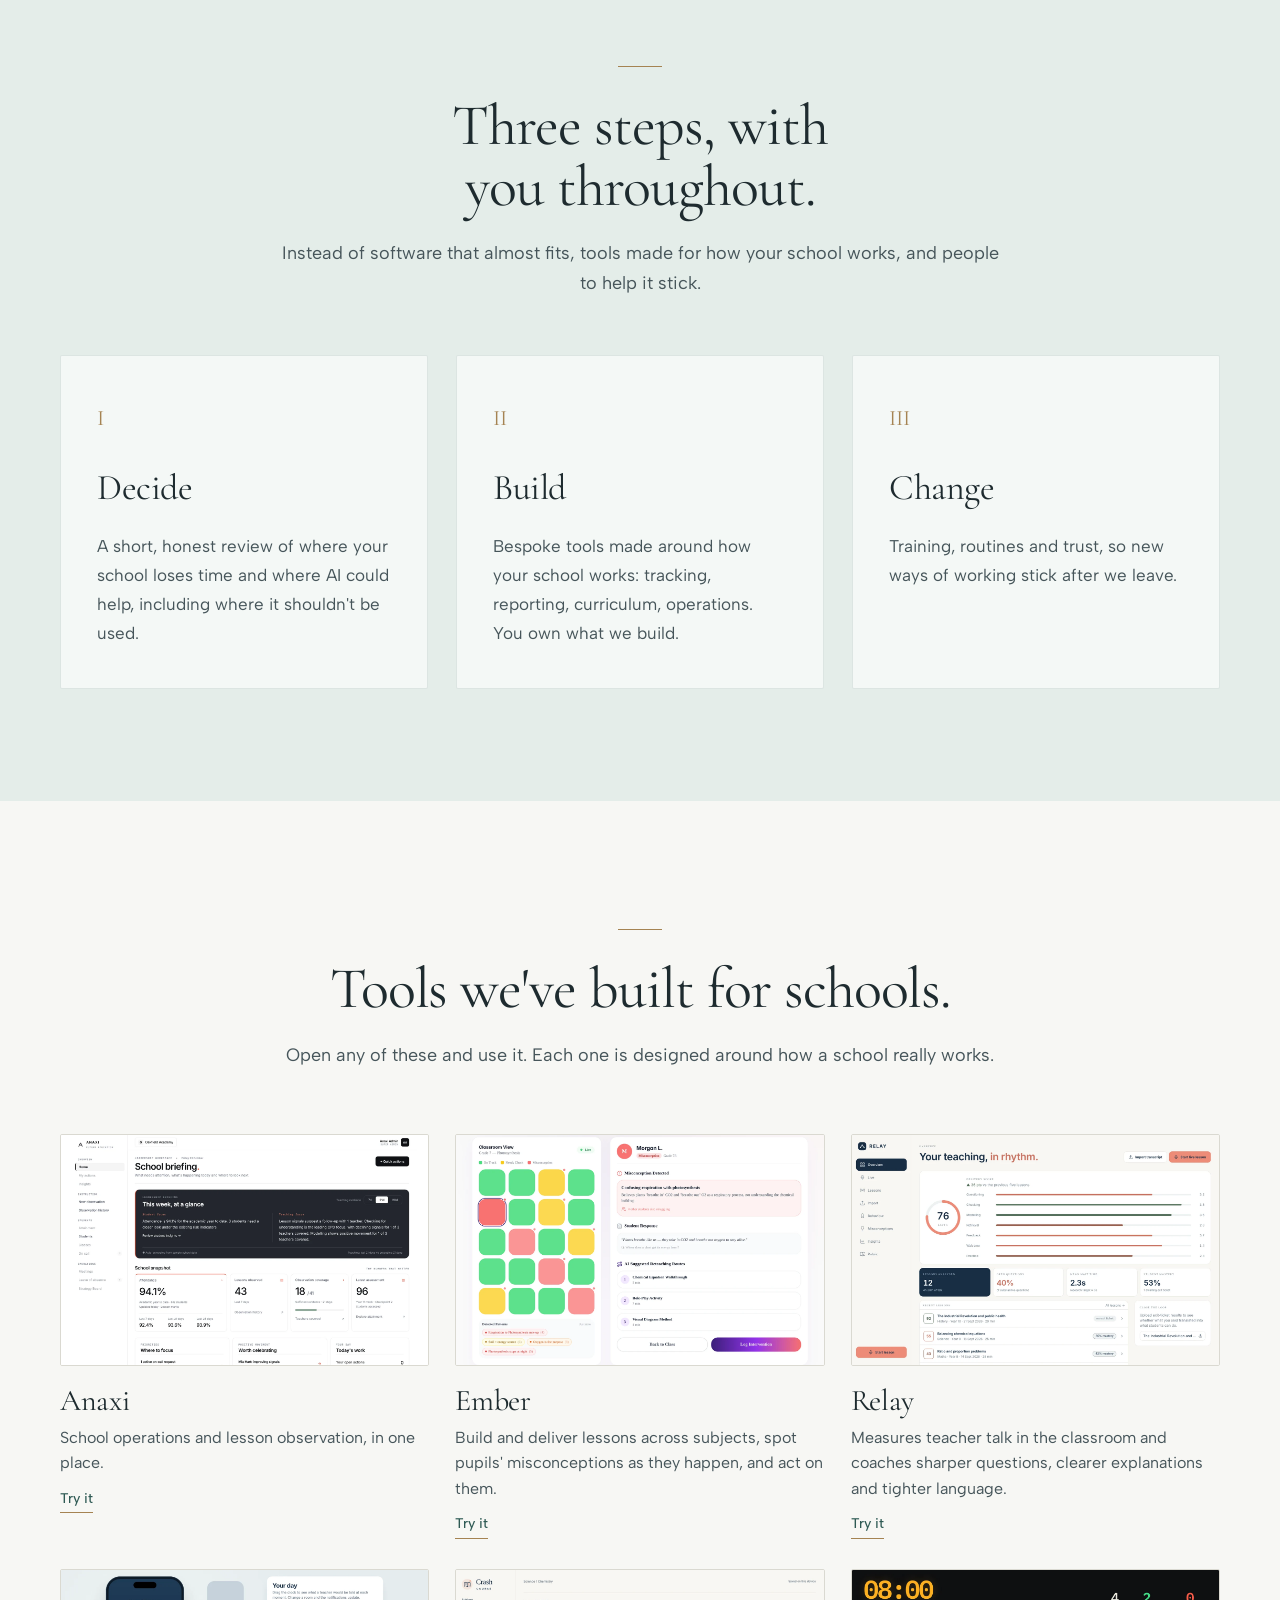
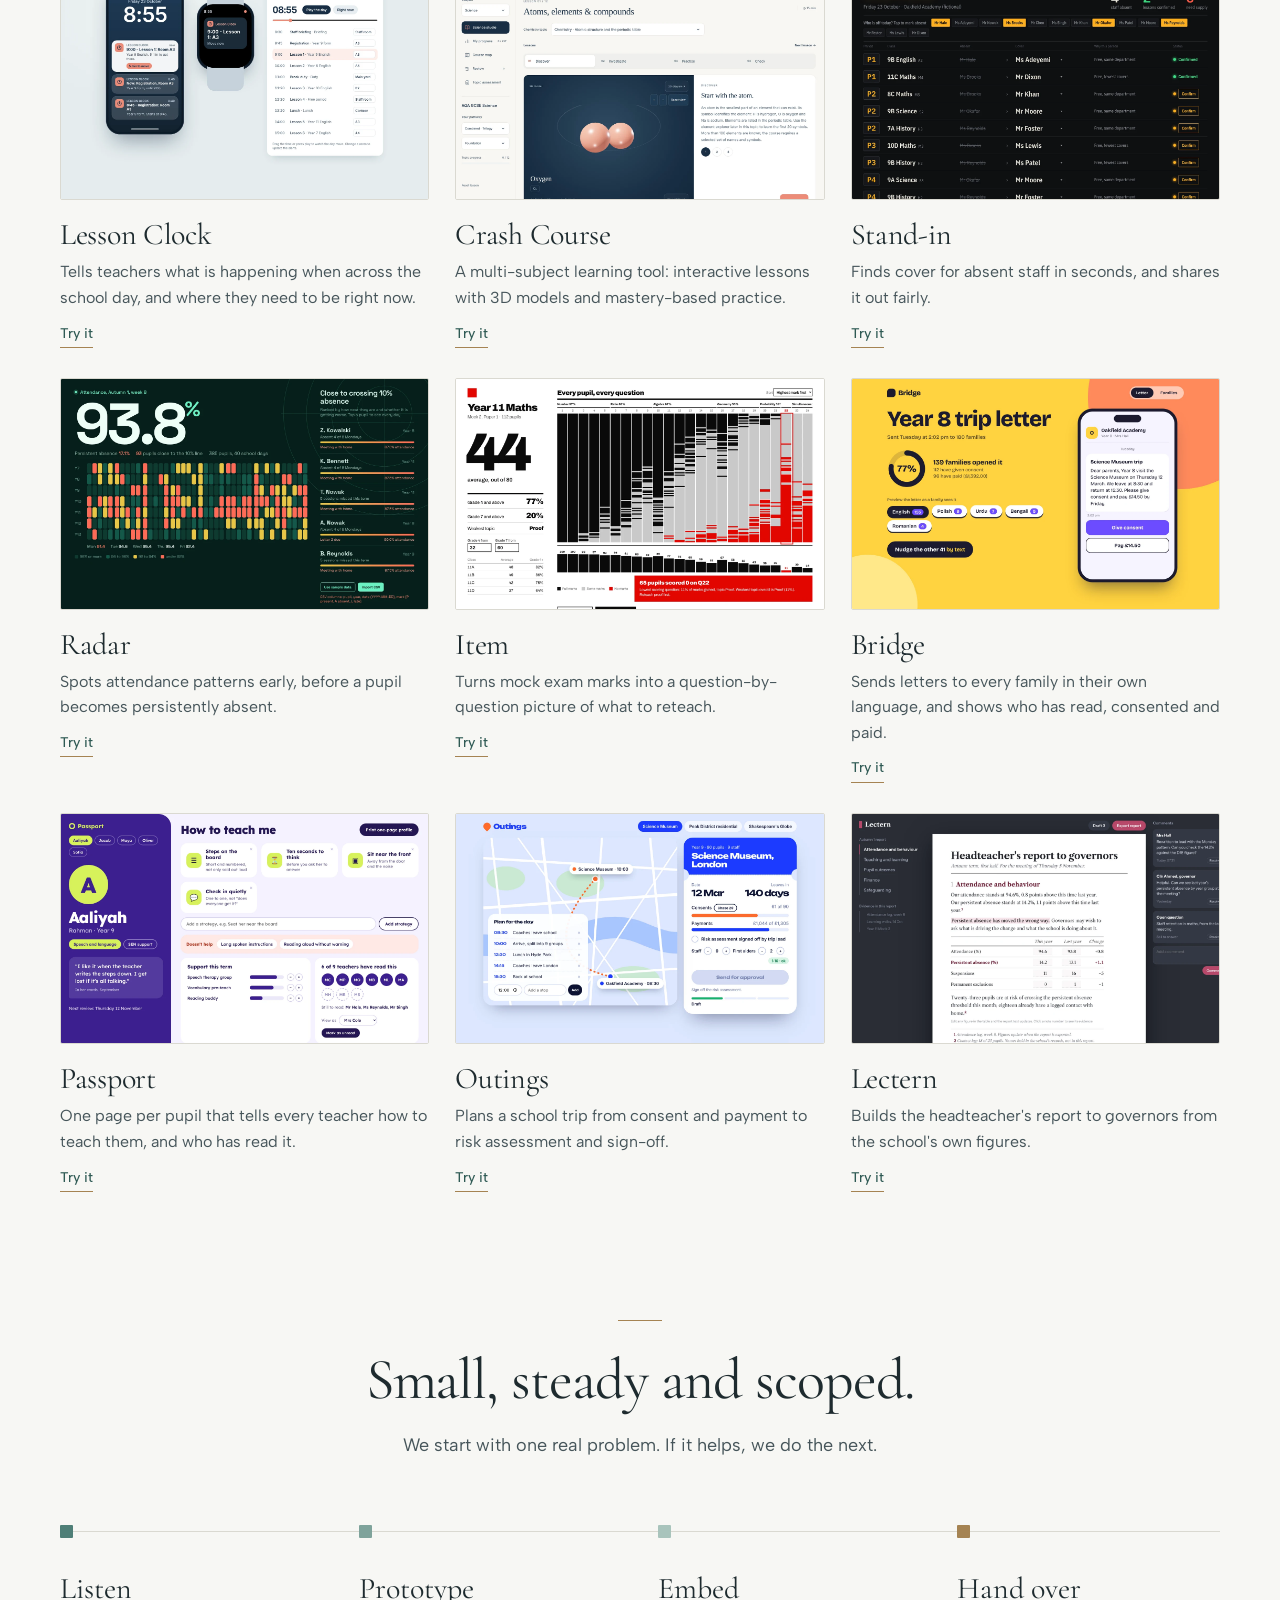
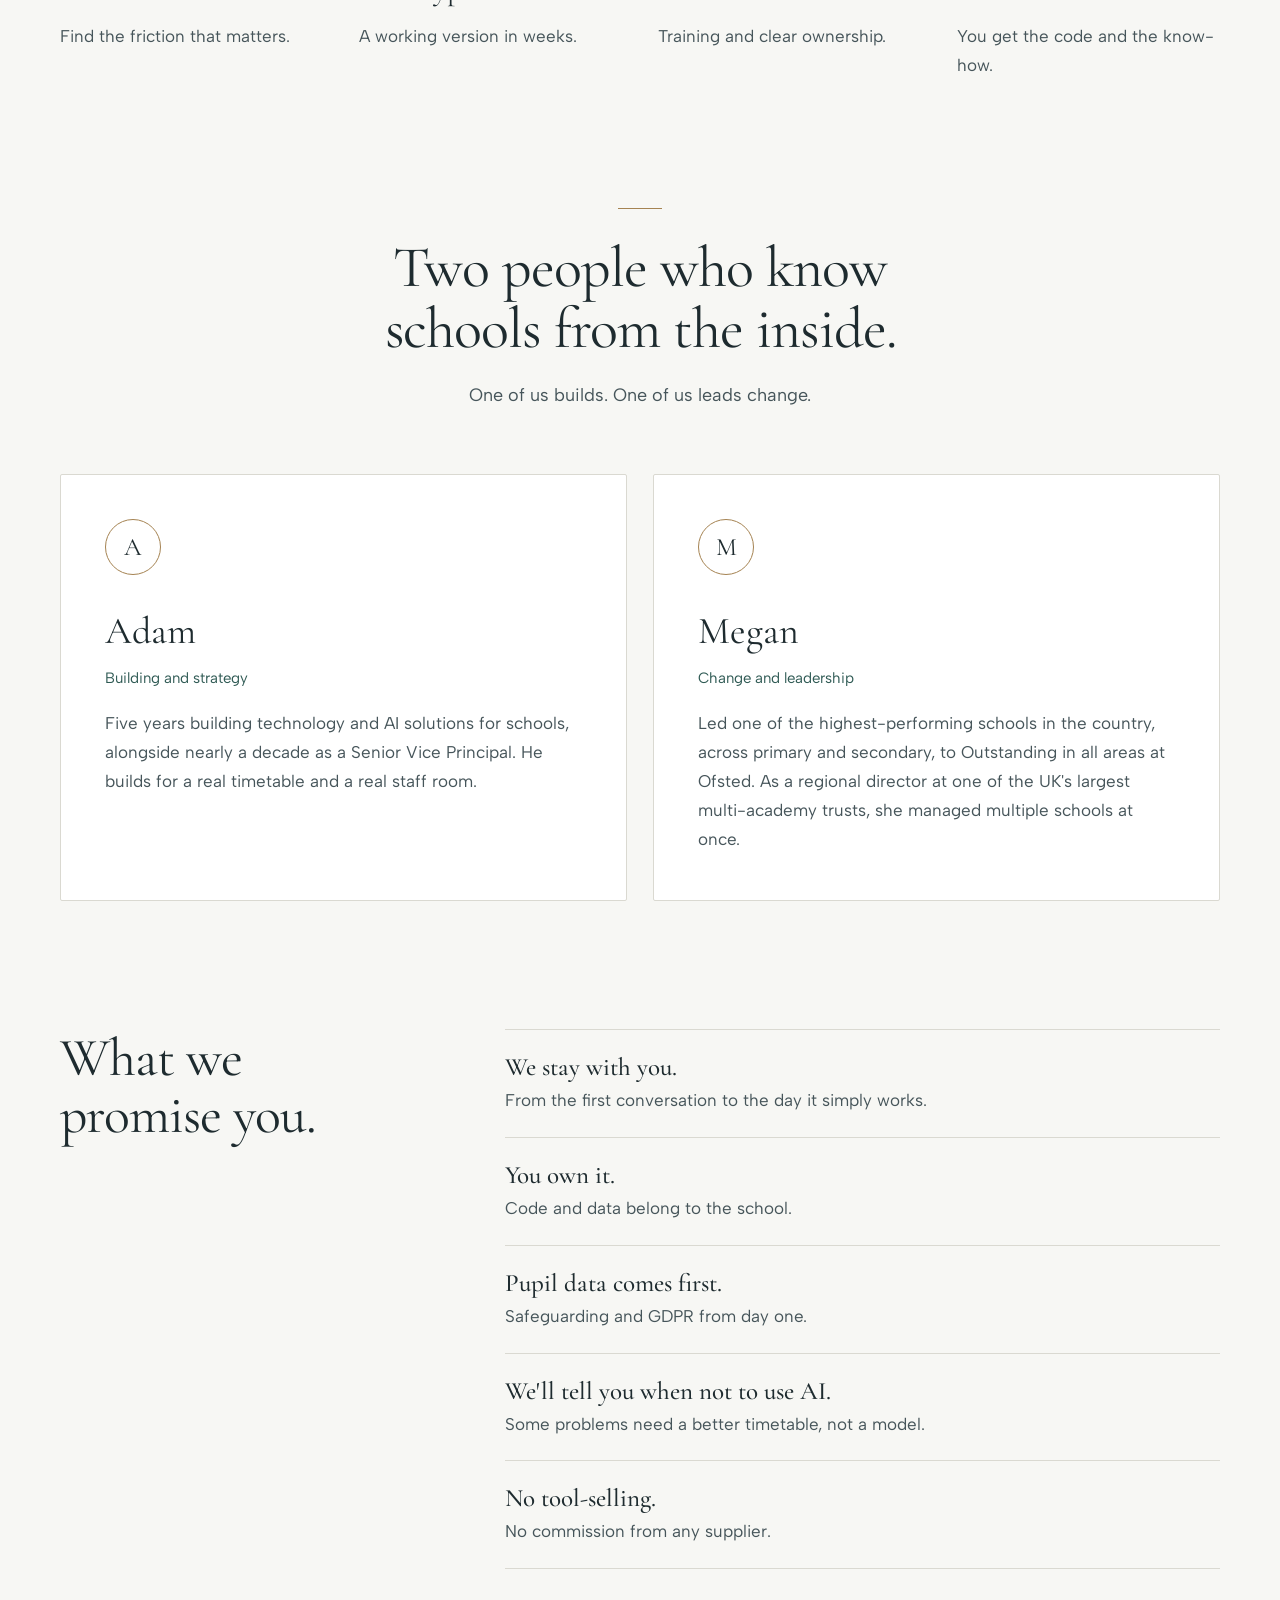
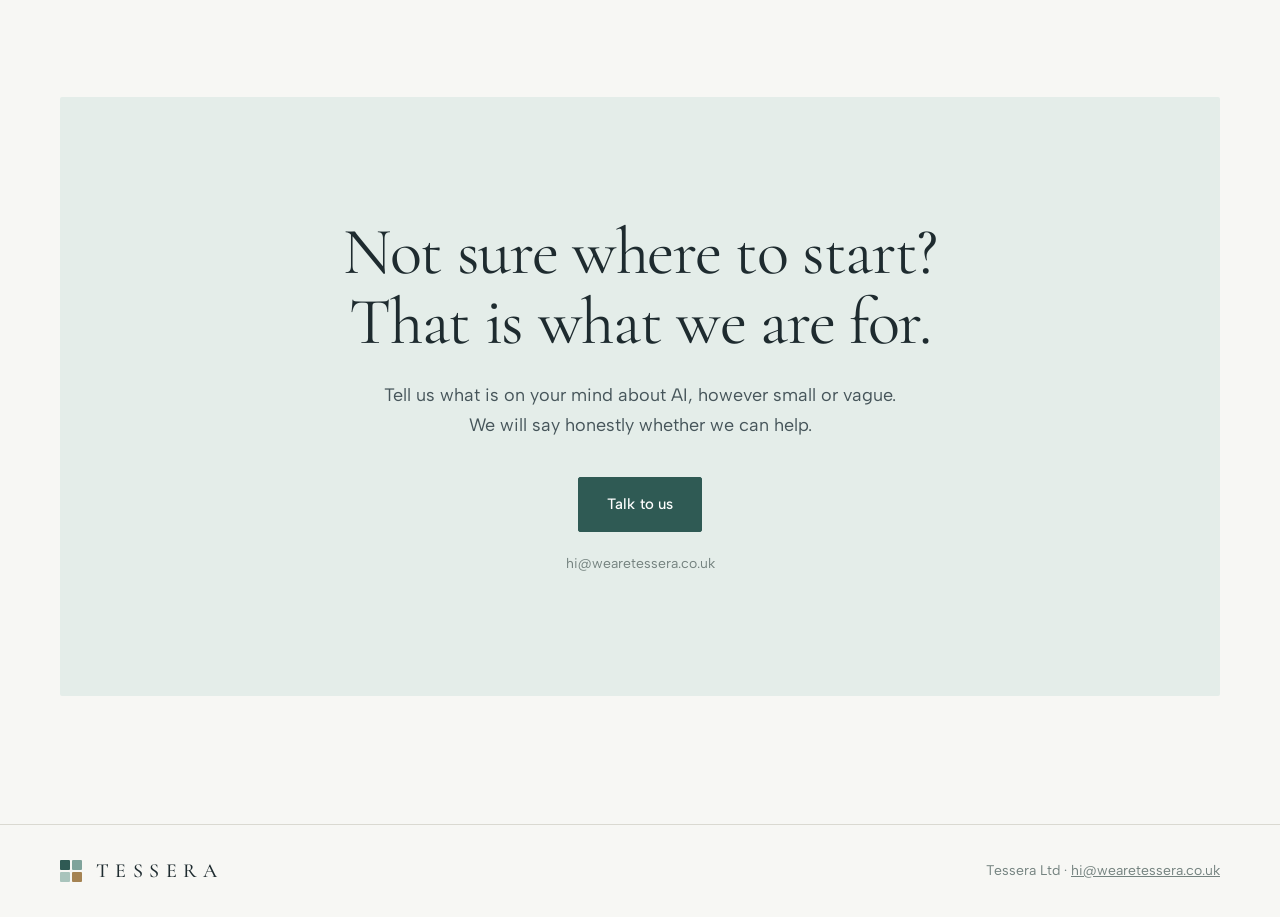
==== commit afe8d220: "Redesign: calm, classical Tessera brand; Crash Course described as multi-subject Co-Authored-By: Cla" ====
--- a/index.html
+++ b/index.html
@@ -7,66 +7,146 @@
 <meta name="description" content="Tessera helps schools stop paying for software that almost fits. We build the tools you need with AI, at a fraction of the price, and bring your staff with you.">
 
 <link rel="preconnect" href="https://fonts.googleapis.com">
-<link href="https://fonts.googleapis.com/css2?family=DM+Serif+Display:ital@0;1&family=DM+Sans:wght@400;500;600;700&display=swap" rel="stylesheet">
+<link href="https://fonts.googleapis.com/css2?family=Albert+Sans:wght@400;500;600&family=Cormorant+Garamond:ital,wght@0,400;0,500;0,600;1,400&display=swap" rel="stylesheet">
 <style>
+:root{--marble:#F7F7F4;--paper:#FFFFFF;--stone:#EFEEE8;--glass:#E4EDE9;--ink:#1E2B2F;--text:#46555A;--mute:#74827F;--line:#DAD9D1;--verd:#2F5A54;--verd2:#4F7F77;--bronze:#A58352;--serif:'Cormorant Garamond','Cormorant',Georgia,serif;--sans:'Albert Sans',system-ui,sans-serif}
 html{scroll-behavior:smooth}
-body{margin:0;background:#F8F6F2}
+body{margin:0;background:var(--marble)}
 a{color:inherit}
-a:focus-visible{outline:3px solid #ED8B78;outline-offset:3px;border-radius:8px}
-
-@keyframes rise-in{from{opacity:0;transform:translate3d(0,14px,0)}to{opacity:1;transform:none}}
-@keyframes grow{from{transform:scaleX(0)}to{transform:scaleX(1)}}
-
-.in{animation:rise-in .44s cubic-bezier(.22,1,.36,1) both}
-.d1{animation-delay:.05s}.d2{animation-delay:.095s}.d3{animation-delay:.14s}.d4{animation-delay:.185s}.d5{animation-delay:.23s}.d6{animation-delay:.275s}
-
-.l1{animation-delay:.5s}.l2{animation-delay:.9s}.l3{animation-delay:1.3s}.l4{animation-delay:1.7s}.l5{animation-delay:2.1s}
-
-@supports (animation-timeline: view()){
-.rv{animation:rise-in linear both;animation-timeline:view();animation-range:entry 0% entry 50%}
-.fill{animation:grow linear both;animation-timeline:view();animation-range:entry 10% cover 40%}
+:focus-visible{outline:2px solid var(--verd2);outline-offset:4px;border-radius:2px}
+.page{width:100%;background:var(--marble);color:var(--text);font-family:var(--sans);font-size:17px;line-height:1.7;overflow:hidden;-webkit-font-smoothing:antialiased}
+.wrap{max-width:1160px;margin:0 auto;padding:0 28px}
+.serif{font-family:var(--serif);font-weight:400;color:var(--ink)}
+h1,h2,h3{text-wrap:balance;margin:0;font-family:var(--serif);font-weight:400;color:var(--ink)}
+p{margin:0}
+
+/* nav */
+.nav{display:flex;flex-wrap:wrap;align-items:center;justify-content:space-between;gap:18px;padding:30px 0}
+.brand{display:flex;align-items:center;gap:14px;text-decoration:none;color:var(--ink);font-family:var(--serif);font-weight:500;font-size:25px;letter-spacing:.32em;line-height:1}
+.mark{width:22px;height:22px;display:block}
+.links{display:flex;flex-wrap:wrap;align-items:center;gap:30px}
+.links a{font-size:15px;color:var(--text);text-decoration:none;transition:color .2s}
+.links a:hover{color:var(--ink)}
+.links a:not(.cta){background:linear-gradient(var(--bronze),var(--bronze)) 0 100%/0 1px no-repeat;padding-bottom:3px;transition:background-size .3s ease,color .2s}
+.links a:not(.cta):hover{background-size:100% 1px}
+.cta,.btn{display:inline-block;text-decoration:none;font-family:var(--sans);font-weight:500;font-size:15px;letter-spacing:.01em;padding:14px 28px;border-radius:2px;transition:background .25s,color .25s,border-color .25s}
+.cta{border:1px solid var(--ink);color:var(--ink);padding:11px 22px}
+.cta:hover{background:var(--ink);color:#fff}
+.btn{background:var(--verd);color:#fff;border:1px solid var(--verd)}
+.btn:hover{background:var(--ink);border-color:var(--ink)}
+.ghost{font-size:15px;color:var(--ink);text-decoration:none;padding:14px 4px;background:linear-gradient(var(--bronze),var(--bronze)) 4px calc(100% - 11px)/calc(100% - 8px) 1px no-repeat}
+.ghost:hover{color:var(--verd)}
+
+/* hero */
+.hero{display:grid;grid-template-columns:minmax(0,1.15fr) minmax(0,.85fr);gap:64px;align-items:center;padding:56px 0 120px}
+.hero h1{font-size:clamp(46px,6.6vw,92px);line-height:1;letter-spacing:-.022em}
+.hero .lede{font-size:19px;line-height:1.75;max-width:520px;margin-top:30px}
+.hero .acts{display:flex;flex-wrap:wrap;align-items:center;gap:22px;margin-top:38px}
+.hero .by{margin-top:46px;font-size:14px;color:var(--mute);display:flex;align-items:center;gap:12px}
+.hero .by i{display:block;width:34px;height:1px;background:var(--bronze)}
+.archwrap{position:relative;max-width:440px;width:100%;justify-self:center}
+.archwrap:after{content:"";display:block;height:1px;background:var(--line);margin-top:0}
+.arch{display:block;width:100%;height:auto}
+@keyframes tile{from{opacity:0;transform:scale(.6)}to{opacity:1;transform:none}}
+.m rect{transform-box:fill-box;transform-origin:center;animation:tile .9s cubic-bezier(.22,1,.36,1) both}
+
+/* sections */
+.sec{padding:0 0 128px}
+.head{text-align:center;max-width:720px;margin:0 auto 64px}
+.head h2{font-size:clamp(36px,4.6vw,58px);line-height:1.06;letter-spacing:-.018em}
+.head p{text-wrap:pretty;margin-top:20px;font-size:18px}
+.rule{display:block;width:44px;height:1px;background:var(--bronze);margin:0 auto 28px}
+
+/* colonnade */
+.cols{display:grid;grid-template-columns:repeat(3,minmax(0,1fr))}
+.col{padding:12px 44px 14px;border-left:1px solid var(--line)}
+.col:first-child{border-left:0;padding-left:0}.col:last-child{padding-right:0}
+.col h3{font-size:28px;line-height:1.15;letter-spacing:-.01em}
+.col p{margin-top:14px}
+.after{text-align:center;margin-top:72px;font-family:var(--serif);font-size:clamp(26px,3vw,36px);color:var(--ink);line-height:1.25}
+.after span{display:block;color:var(--verd2);margin-top:4px}
+
+/* steps */
+.band{background:var(--glass);padding:112px 0;margin-bottom:128px}
+.three{display:grid;grid-template-columns:repeat(3,minmax(0,1fr));gap:28px}
+.tile{background:rgba(255,255,255,.6);border:1px solid rgba(47,90,84,.12);border-radius:2px;padding:44px 36px 40px}
+.num{font-family:var(--serif);font-size:22px;color:var(--bronze)}
+.tile h3{font-size:36px;margin-top:20px;letter-spacing:-.012em}
+.tile p{margin-top:14px;color:var(--text)}
+
+/* gallery */
+.ggrid{display:grid;grid-template-columns:repeat(auto-fill,minmax(min(100%,330px),1fr));gap:30px 26px}
+.gcard{all:unset;box-sizing:border-box;cursor:pointer;display:flex;flex-direction:column;gap:18px;color:var(--text);font-family:var(--sans);font-size:16px;line-height:1.6}
+.gcard:focus-visible{outline:2px solid var(--verd2);outline-offset:6px}
+.gimg{display:block;aspect-ratio:16/10;background:var(--paper);border:1px solid var(--line);border-radius:2px;overflow:hidden;transition:border-color .3s,box-shadow .35s}
+.gimg img{display:block;width:100%;height:100%;object-fit:cover;object-position:top left;transition:transform .6s cubic-bezier(.22,1,.36,1)}
+.gname{display:block;font-family:var(--serif);font-size:30px;line-height:1.1;color:var(--ink);letter-spacing:-.01em}
+.gdesc{display:block;margin-top:8px;max-width:34em}
+.gtry{display:inline-block;margin-top:12px;font-size:14px;font-weight:500;color:var(--verd);background:linear-gradient(var(--bronze),var(--bronze)) 0 100%/100% 1px no-repeat;padding-bottom:3px}
+@media (hover:hover){.gcard:hover .gimg{border-color:var(--verd2);box-shadow:0 22px 40px -26px rgba(30,43,47,.45)}.gcard:hover .gimg img{transform:scale(1.015)}}
+
+/* approach */
+.steps{display:grid;grid-template-columns:repeat(4,minmax(0,1fr));gap:36px;position:relative}
+.steps:before{content:"";position:absolute;left:0;right:0;top:6px;height:1px;background:var(--line)}
+.step{position:relative;padding-top:38px}
+.step:before{content:"";position:absolute;left:0;top:0;width:13px;height:13px;background:var(--verd2);border-radius:1px}
+.step:nth-child(2):before{background:#7FA39B}.step:nth-child(3):before{background:#A9C4BC}.step:nth-child(4):before{background:var(--bronze)}
+.step h3{font-size:30px}
+.step p{margin-top:8px}
+
+/* people */
+.two{display:grid;grid-template-columns:repeat(2,minmax(0,1fr));gap:26px}
+.person{background:var(--paper);border:1px solid var(--line);border-radius:2px;padding:44px 44px 46px}
+.mono{width:54px;height:54px;border:1px solid var(--bronze);border-radius:50%;display:flex;align-items:center;justify-content:center;font-family:var(--serif);font-size:25px;color:var(--ink)}
+.person h3{font-size:38px;margin-top:24px}
+.person .role{font-size:15px;color:var(--verd);margin-top:2px}
+.person p.bio{margin-top:18px}
+
+/* promises */
+.prom{display:grid;grid-template-columns:minmax(0,.8fr) minmax(0,1.5fr);gap:64px;align-items:start}
+.prom h2{font-size:clamp(36px,4.2vw,54px);line-height:1.06;letter-spacing:-.018em}
+.pl>div{padding:22px 0;border-top:1px solid var(--line)}
+.pl>div:last-child{border-bottom:1px solid var(--line)}
+.pl b{display:block;font-family:var(--serif);font-weight:500;font-size:25px;color:var(--ink);line-height:1.2}
+.pl span{display:block;margin-top:4px}
+
+/* closing */
+.close{background:var(--glass);text-align:center;padding:120px 24px;border-radius:2px}
+.close h2{font-size:clamp(38px,5.2vw,68px);line-height:1.04;letter-spacing:-.02em;max-width:820px;margin:0 auto}
+.close p{max-width:520px;margin:24px auto 0;font-size:18px}
+.close .btn{margin-top:36px}
+.close small{display:block;margin-top:20px;font-size:14px;color:var(--mute)}
+
+/* footer */
+.foot{border-top:1px solid var(--line);margin-top:128px}
+.foot .wrap{display:flex;flex-wrap:wrap;justify-content:space-between;align-items:center;gap:16px;padding:34px 28px;font-size:14px;color:var(--mute)}
+.foot .brand{font-size:20px}
+
+@media (max-width:900px){
+.hero{grid-template-columns:1fr;gap:56px;padding:24px 0 88px}.archwrap{max-width:360px}
+.cols,.three,.two,.prom{grid-template-columns:1fr}
+.col{border-left:0;border-top:1px solid var(--line);padding:30px 0}.col:first-child{border-top:0;padding-top:0}
+.steps{grid-template-columns:1fr 1fr;row-gap:44px}.steps:before{display:none}
+.sec{padding-bottom:88px}.band{padding:80px 0;margin-bottom:88px}.prom{gap:36px}.person{padding:34px 28px}
+.links{gap:20px}.close{padding:84px 22px}.foot{margin-top:88px}
 }
-
-.btn{transition:transform .2s cubic-bezier(.22,1,.36,1),box-shadow .2s ease,background .2s ease,border-color .2s ease}
-.btn:active{transform:scale(.96)}
-.card{transition:transform .2s cubic-bezier(.22,1,.36,1),box-shadow .2s ease}
-.navlink{transition:color .2s ease;text-decoration:none}
-.navlink:hover{color:#182E44;text-decoration:underline;text-underline-offset:5px}
-
-@media (hover:hover){
-.btn:hover{transform:translate3d(0,-2px,0);box-shadow:0 7px 18px #182e4412}
-.btn-light:hover{border-color:#182E44}
-.card:hover{transform:translate3d(0,-2px,0);box-shadow:0 7px 18px #182e4412}
-}
-
-@media (prefers-reduced-motion: reduce){
-*,*::before,*::after{animation:none!important;transition:none!important}
-html{scroll-behavior:auto}
-}
+@media (max-width:520px){.steps{grid-template-columns:1fr}.links a:not(.cta){display:none}}
+@media (prefers-reduced-motion:reduce){*,*::before,*::after{animation:none!important;transition:none!important}html{scroll-behavior:auto}}
 </style>
 
 <style>
-.ggrid{display:grid;grid-template-columns:repeat(auto-fill,minmax(min(100%,320px),1fr));gap:18px}
-.gcard{all:unset;box-sizing:border-box;cursor:pointer;background:#FFFFFF;border:1px solid #E6E5DF;border-radius:20px;padding:14px 14px 22px;display:flex;flex-direction:column;gap:16px;transition:transform .2s cubic-bezier(.22,1,.36,1),box-shadow .2s ease}
-.gcard:focus-visible{outline:3px solid #ED8B78;outline-offset:3px}
-.gimg{position:relative;display:block;aspect-ratio:16/10;border:1px solid #E6E5DF;border-radius:12px;overflow:hidden;background:#fff}
-.gimg img{display:block;width:100%;height:100%;object-fit:cover;object-position:top left}
-.gtry{position:absolute;right:12px;bottom:12px;background:#182E44;color:#fff;font:600 14px 'DM Sans',sans-serif;padding:8px 16px;border-radius:99px;opacity:.94}
-.gtxt{display:flex;flex-direction:column;gap:6px;padding:0 8px}
-.gname{font-family:'DM Serif Display',Georgia,serif;font-size:26px;letter-spacing:-.5px;color:#182E44}
-.gdesc{color:#4F5E6B;font:400 15px/1.5 'DM Sans',sans-serif}
-@media (hover:hover){.gcard:hover{transform:translate3d(0,-3px,0);box-shadow:0 14px 30px -14px #182e4440}.gcard:hover .gtry{background:#ED8B78;color:#182E44}}
-dialog#viewer{border:0;padding:0;border-radius:20px;width:min(1320px,96vw);height:min(900px,92vh);max-width:none;max-height:none;overflow:hidden;background:#fff;box-shadow:0 40px 100px -20px rgba(24,46,68,.6)}
-dialog#viewer[open]{display:flex;flex-direction:column;animation:vin .3s cubic-bezier(.22,1,.36,1)}
-dialog#viewer::backdrop{background:rgba(24,46,68,.6);backdrop-filter:blur(3px)}
-@keyframes vin{from{opacity:0;transform:translate3d(0,12px,0) scale(.985)}}
+dialog#viewer{border:0;padding:0;border-radius:3px;width:min(1320px,96vw);height:min(900px,92vh);max-width:none;max-height:none;overflow:hidden;background:#fff;box-shadow:0 40px 100px -20px rgba(30,43,47,.55)}
+dialog#viewer[open]{display:flex;flex-direction:column;animation:vin .35s cubic-bezier(.22,1,.36,1)}
+dialog#viewer::backdrop{background:rgba(30,43,47,.55);backdrop-filter:blur(3px)}
+@keyframes vin{from{opacity:0;transform:translate3d(0,10px,0)}}
 @media (prefers-reduced-motion:reduce){dialog#viewer[open]{animation:none}}
-.vbar{display:flex;align-items:center;gap:14px;padding:12px 16px 12px 22px;border-bottom:1px solid #E6E5DF;background:#F8F6F2;flex:none}
-.vname{font-family:'DM Serif Display',Georgia,serif;font-size:24px;color:#182E44;letter-spacing:-.4px}
-.vnote{flex:1;color:#5A6874;font:400 14px 'DM Sans',sans-serif;min-width:0}
-.vbtn{font:600 14px 'DM Sans',sans-serif;color:#182E44;background:#fff;border:1px solid #D9D8D1;border-radius:99px;padding:9px 16px;cursor:pointer;text-decoration:none;white-space:nowrap}
-.vbtn.x{background:#182E44;color:#fff;border-color:#182E44}
-.vbtn:focus-visible{outline:3px solid #ED8B78;outline-offset:2px}
+.vbar{display:flex;align-items:center;gap:14px;padding:12px 16px 12px 22px;border-bottom:1px solid #DAD9D1;background:#F7F7F4;flex:none}
+.vname{font-family:'Cormorant Garamond',Georgia,serif;font-size:26px;color:#1E2B2F}
+.vnote{flex:1;color:#74827F;font:400 14px 'Albert Sans',sans-serif;min-width:0}
+.vbtn{font:500 14px 'Albert Sans',sans-serif;color:#1E2B2F;background:#fff;border:1px solid #1E2B2F;border-radius:2px;padding:9px 16px;cursor:pointer;text-decoration:none;white-space:nowrap}
+.vbtn:hover{background:#1E2B2F;color:#fff}
+.vbtn.x{background:#2F5A54;color:#fff;border-color:#2F5A54}
+.vbtn:focus-visible{outline:2px solid #4F7F77;outline-offset:2px}
 #vframe{flex:1;width:100%;border:0;background:#fff;min-height:0}
 @media (max-width:700px){.vnote{display:none}.vbar{padding-left:16px}dialog#viewer{width:100vw;height:100dvh;border-radius:0}}
 </style>
@@ -74,200 +154,113 @@
 <body>
 
 
-<div style="width: 100%; background: #F8F6F2; color: #182E44; font-family: 'DM Sans', system-ui, sans-serif; font-size: 17px; line-height: 1.6; overflow: hidden">
-
-<div style="max-width: 1120px; margin: 0 auto; padding: 0 24px">
+<div class="page">
+<div class="wrap">
 
 <!-- NAV -->
-<div class="in" style="padding: 28px 0; display: flex; flex-wrap: wrap; align-items: center; justify-content: space-between; gap: 16px">
-<div style="font-family: 'DM Serif Display', Georgia, serif; font-weight: 400; font-size: 32px; letter-spacing: -1.2px; line-height: 1">Tessera<span style="color: #ED8B78">.</span></div>
-<div style="display: flex; flex-wrap: wrap; align-items: center; gap: 28px">
-<a class="navlink" href="#built" style="font-size: 15px; font-weight: 500; color: #4F5E6B">What we've built</a>
-<a class="navlink" href="#work" style="font-size: 15px; font-weight: 500; color: #4F5E6B">What we do</a>
-<a class="navlink" href="#approach" style="font-size: 15px; font-weight: 500; color: #4F5E6B">How we work</a>
-<a class="navlink" href="#people" style="font-size: 15px; font-weight: 500; color: #4F5E6B">Who we are</a>
-<a class="btn" href="mailto:hi@wearetessera.co.uk" style="background: #182E44; color: #FFFFFF; text-decoration: none; font-weight: 600; font-size: 14px; padding: 12px 22px; border-radius: 12px">Talk to us</a>
+<div class="nav">
+<a class="brand" href="#top" aria-label="Tessera"><svg class="mark" viewBox="0 0 22 22" aria-hidden="true"><rect x="0" y="0" width="10" height="10" rx="1" fill="#2F5A54"/><rect x="12" y="0" width="10" height="10" rx="1" fill="#7FA39B"/><rect x="0" y="12" width="10" height="10" rx="1" fill="#A9C4BC"/><rect x="12" y="12" width="10" height="10" rx="1" fill="#A58352"/></svg>TESSERA</a>
+<div class="links">
+<a href="#work">What we do</a>
+<a href="#built">What we've built</a>
+<a href="#approach">How we work</a>
+<a href="#people">Who we are</a>
+<a class="cta" href="mailto:hi@wearetessera.co.uk">Talk to us</a>
 </div>
 </div>
 
 <!-- HERO -->
-<div style="padding: 72px 0 96px; display: flex; flex-wrap: wrap; align-items: center; gap: 56px">
-<div style="flex: 1 1 460px; display: flex; flex-direction: column; align-items: flex-start; gap: 26px">
-<div class="in d1" style="font-size: 12px; font-weight: 600; letter-spacing: 1.7px; text-transform: uppercase; color: #B25344">AI for schools, from people who have run them</div>
-<h1 class="in d2" style="margin: 0; font-family: 'DM Serif Display', Georgia, serif; font-weight: 400; font-size: clamp(42px, 6vw, 72px); line-height: 1.08; letter-spacing: -1.4px">Stop buying software that <em style="color: #CA715F">almost fits.</em></h1>
-<p class="in d3" style="margin: 0; font-size: 19px; line-height: 1.65; max-width: 540px; color: #4F5E6B">In the age of AI, your school can build exactly what it needs for a fraction of the price, and it will work better for your staff, your pupils and your school. We help you do it.</p>
-<div class="in d4" style="display: flex; flex-wrap: wrap; gap: 12px; margin-top: 6px">
-<a class="btn" href="mailto:hi@wearetessera.co.uk" style="background: #ED8B78; color: #182E44; text-decoration: none; font-weight: 600; font-size: 15px; padding: 15px 26px; border-radius: 12px; min-height: 20px">Book a conversation</a>
-<a class="btn btn-light" href="#built" style="background: #FFFFFF; border: 1px solid #E6E5DF; color: #182E44; text-decoration: none; font-weight: 600; font-size: 15px; padding: 14px 26px; border-radius: 12px; min-height: 20px">See what we've built</a>
-</div>
-</div>
-
-</div>
-
-<!-- PROBLEM -->
-<div style="padding: 0 0 96px">
-<div class="rv" style="display: flex; flex-wrap: wrap; gap: 18px">
-<div style="flex: 1 1 340px; background: #F5E5DC; border: 1px solid #EFD9CC; border-radius: 24px; padding: 40px; display: flex; flex-direction: column; gap: 14px">
-<div style="font-size: 12px; font-weight: 600; letter-spacing: 1.7px; text-transform: uppercase; color: #8A4A3C">Today</div>
-<h2 style="margin: 0; font-family: 'DM Serif Display', Georgia, serif; font-weight: 400; font-size: clamp(28px, 3.4vw, 38px); line-height: 1.15; letter-spacing: -0.8px">Thousands a year on software that nearly works.</h2>
-<p style="margin: 0; color: #5A4038">Products built for every school fit none of them. Staff work around the gaps, and the contract renews anyway.</p>
-</div>
-<div style="flex: 1 1 340px; background: #182E44; border: 1px solid #182E44; border-radius: 24px; padding: 40px; display: flex; flex-direction: column; gap: 14px">
-<div style="font-size: 12px; font-weight: 600; letter-spacing: 1.7px; text-transform: uppercase; color: #F0B4A6">With Tessera</div>
-<h2 style="margin: 0; font-family: 'DM Serif Display', Georgia, serif; font-weight: 400; font-size: clamp(28px, 3.4vw, 38px); line-height: 1.15; letter-spacing: -0.8px; color: #FFFFFF">Tools built around your school.</h2>
-<p style="margin: 0; color: #B7C8D6">Describe what you need. We build it with your staff, for a fraction of the price. You own it and you can change it.</p>
-</div>
-</div>
-</div>
+<div class="hero" id="top">
+<div>
+<h1>AI is complicated. You don't have to work it out.</h1>
+<p class="lede">We will. Tessera finds where AI genuinely helps your school, builds the tools around how you already work, and looks after your staff through the change. You tell us what you need, and we make it work.</p>
+<div class="acts"><a class="btn" href="mailto:hi@wearetessera.co.uk">Talk to us</a><a class="ghost" href="#built">See what we've built</a></div>
+<div class="by"><i></i>Led by two people who have worked in schools</div>
+</div>
+<div class="archwrap"><svg class="arch" viewBox="0 0 442 561" role="img" aria-label="A calm arch of small mosaic tiles" xmlns="http://www.w3.org/2000/svg"><g class="m" shape-rendering="crispEdges"><rect x="187" y="0" width="14.6" height="14.6" rx="1.2" fill="#ecf2ef" style="animation-delay:1.25s"/><rect x="204" y="0" width="14.6" height="14.6" rx="1.2" fill="#edf3f0" style="animation-delay:1.21s"/><rect x="221" y="0" width="14.6" height="14.6" rx="1.2" fill="#e9efec" style="animation-delay:1.21s"/><rect x="238" y="0" width="14.6" height="14.6" rx="1.2" fill="#f1f7f4" style="animation-delay:1.17s"/><rect x="255" y="0" width="14.6" height="14.6" rx="1.2" fill="#e7edea" style="animation-delay:1.23s"/><rect x="136" y="17" width="14.6" height="14.6" rx="1.2" fill="#e4ece8" style="animation-delay:1.24s"/><rect x="153" y="17" width="14.6" height="14.6" rx="1.2" fill="#ecf4f0" style="animation-delay:1.14s"/><rect x="170" y="17" width="14.6" height="14.6" rx="1.2" fill="#e3ebe7" style="animation-delay:1.12s"/><rect x="187" y="17" width="14.6" height="14.6" rx="1.2" fill="#e6eeea" style="animation-delay:1.11s"/><rect x="204" y="17" width="14.6" height="14.6" rx="1.2" fill="#e9f1ed" style="animation-delay:1.2s"/><rect x="221" y="17" width="14.6" height="14.6" rx="1.2" fill="#eaf2ee" style="animation-delay:1.16s"/><rect x="238" y="17" width="14.6" height="14.6" rx="1.2" fill="#ecf4f0" style="animation-delay:1.14s"/><rect x="255" y="17" width="14.6" height="14.6" rx="1.2" fill="#f1f9f5" style="animation-delay:1.21s"/><rect x="272" y="17" width="14.6" height="14.6" rx="1.2" fill="#edf5f1" style="animation-delay:1.14s"/><rect x="289" y="17" width="14.6" height="14.6" rx="1.2" fill="#e7efeb" style="animation-delay:1.22s"/><rect x="306" y="17" width="14.6" height="14.6" rx="1.2" fill="#e9f1ed" style="animation-delay:1.18s"/><rect x="102" y="34" width="14.6" height="14.6" rx="1.2" fill="#eef6f2" style="animation-delay:1.12s"/><rect x="119" y="34" width="14.6" height="14.6" rx="1.2" fill="#e4ece8" style="animation-delay:1.16s"/><rect x="136" y="34" width="14.6" height="14.6" rx="1.2" fill="#eff7f3" style="animation-delay:1.1s"/><rect x="153" y="34" width="14.6" height="14.6" rx="1.2" fill="#eaf2ee" style="animation-delay:1.11s"/><rect x="170" y="34" width="14.6" height="14.6" rx="1.2" fill="#e2eae6" style="animation-delay:1.19s"/><rect x="187" y="34" width="14.6" height="14.6" rx="1.2" fill="#ecf4f0" style="animation-delay:1.1s"/><rect x="204" y="34" width="14.6" height="14.6" rx="1.2" fill="#e2eae6" style="animation-delay:1.16s"/><rect x="221" y="34" width="14.6" height="14.6" rx="1.2" fill="#e3ebe7" style="animation-delay:1.12s"/><rect x="238" y="34" width="14.6" height="14.6" rx="1.2" fill="#e4ece8" style="animation-delay:1.08s"/><rect x="255" y="34" width="14.6" height="14.6" rx="1.2" fill="#eaf2ee" style="animation-delay:1.12s"/><rect x="272" y="34" width="14.6" height="14.6" rx="1.2" fill="#e4ece8" style="animation-delay:1.2s"/><rect x="289" y="34" width="14.6" height="14.6" rx="1.2" fill="#ecf4f0" style="animation-delay:1.2s"/><rect x="306" y="34" width="14.6" height="14.6" rx="1.2" fill="#e4ece8" style="animation-delay:1.21s"/><rect x="323" y="34" width="14.6" height="14.6" rx="1.2" fill="#eaf2ee" style="animation-delay:1.24s"/><rect x="85" y="51" width="14.6" height="14.6" rx="1.2" fill="#e1eae7" style="animation-delay:1.2s"/><rect x="102" y="51" width="14.6" height="14.6" rx="1.2" fill="#e3ece9" style="animation-delay:1.1s"/><rect x="119" y="51" width="14.6" height="14.6" rx="1.2" fill="#dfe8e5" style="animation-delay:1.1s"/><rect x="136" y="51" width="14.6" height="14.6" rx="1.2" fill="#e6efec" style="animation-delay:1.11s"/><rect x="153" y="51" width="14.6" height="14.6" rx="1.2" fill="#ebf4f1" style="animation-delay:1.12s"/><rect x="170" y="51" width="14.6" height="14.6" rx="1.2" fill="#eaf3f0" style="animation-delay:1.06s"/><rect x="187" y="51" width="14.6" height="14.6" rx="1.2" fill="#ebf4f1" style="animation-delay:1.06s"/><rect x="204" y="51" width="14.6" height="14.6" rx="1.2" fill="#e1eae7" style="animation-delay:1.14s"/><rect x="221" y="51" width="14.6" height="14.6" rx="1.2" fill="#e1eae7" style="animation-delay:1.14s"/><rect x="238" y="51" width="14.6" height="14.6" rx="1.2" fill="#e6efec" style="animation-delay:1.05s"/><rect x="255" y="51" width="14.6" height="14.6" rx="1.2" fill="#dfe8e5" style="animation-delay:1.07s"/><rect x="272" y="51" width="14.6" height="14.6" rx="1.2" fill="#e8f1ee" style="animation-delay:1.15s"/><rect x="289" y="51" width="14.6" height="14.6" rx="1.2" fill="#e6efec" style="animation-delay:1.08s"/><rect x="306" y="51" width="14.6" height="14.6" rx="1.2" fill="#e8f1ee" style="animation-delay:1.1s"/><rect x="323" y="51" width="14.6" height="14.6" rx="1.2" fill="#e6efec" style="animation-delay:1.16s"/><rect x="340" y="51" width="14.6" height="14.6" rx="1.2" fill="#e2ebe8" style="animation-delay:1.13s"/><rect x="357" y="51" width="14.6" height="14.6" rx="1.2" fill="#dee7e4" style="animation-delay:1.18s"/><rect x="68" y="68" width="14.6" height="14.6" rx="1.2" fill="#dde7e3" style="animation-delay:1.14s"/><rect x="85" y="68" width="14.6" height="14.6" rx="1.2" fill="#e4eeea" style="animation-delay:1.12s"/><rect x="102" y="68" width="14.6" height="14.6" rx="1.2" fill="#e8f2ee" style="animation-delay:1.13s"/><rect x="119" y="68" width="14.6" height="14.6" rx="1.2" fill="#e6f0ec" style="animation-delay:1.06s"/><rect x="136" y="68" width="14.6" height="14.6" rx="1.2" fill="#C9B48A" style="animation-delay:1.11s"/><rect x="153" y="68" width="14.6" height="14.6" rx="1.2" fill="#E6DCC4" style="animation-delay:1.02s"/><rect x="170" y="68" width="14.6" height="14.6" rx="1.2" fill="#dde7e3" style="animation-delay:1.02s"/><rect x="187" y="68" width="14.6" height="14.6" rx="1.2" fill="#dde7e3" style="animation-delay:1.04s"/><rect x="204" y="68" width="14.6" height="14.6" rx="1.2" fill="#dde7e3" style="animation-delay:1.08s"/><rect x="221" y="68" width="14.6" height="14.6" rx="1.2" fill="#dee8e4" style="animation-delay:1.04s"/><rect x="238" y="68" width="14.6" height="14.6" rx="1.2" fill="#dde7e3" style="animation-delay:1.01s"/><rect x="255" y="68" width="14.6" height="14.6" rx="1.2" fill="#e8f2ee" style="animation-delay:1.01s"/><rect x="272" y="68" width="14.6" height="14.6" rx="1.2" fill="#E6DCC4" style="animation-delay:1.06s"/><rect x="289" y="68" width="14.6" height="14.6" rx="1.2" fill="#e4eeea" style="animation-delay:1.03s"/><rect x="306" y="68" width="14.6" height="14.6" rx="1.2" fill="#e5efeb" style="animation-delay:1.14s"/><rect x="323" y="68" width="14.6" height="14.6" rx="1.2" fill="#e6f0ec" style="animation-delay:1.14s"/><rect x="340" y="68" width="14.6" height="14.6" rx="1.2" fill="#e4eeea" style="animation-delay:1.17s"/><rect x="357" y="68" width="14.6" height="14.6" rx="1.2" fill="#dde7e3" style="animation-delay:1.1s"/><rect x="374" y="68" width="14.6" height="14.6" rx="1.2" fill="#e4eeea" style="animation-delay:1.14s"/><rect x="51" y="85" width="14.6" height="14.6" rx="1.2" fill="#e3eeea" style="animation-delay:1.16s"/><rect x="68" y="85" width="14.6" height="14.6" rx="1.2" fill="#e6f1ed" style="animation-delay:1.06s"/><rect x="85" y="85" width="14.6" height="14.6" rx="1.2" fill="#dde8e4" style="animation-delay:1.07s"/><rect x="102" y="85" width="14.6" height="14.6" rx="1.2" fill="#dbe6e2" style="animation-delay:1.1s"/><rect x="119" y="85" width="14.6" height="14.6" rx="1.2" fill="#dfeae6" style="animation-delay:1.04s"/><rect x="136" y="85" width="14.6" height="14.6" rx="1.2" fill="#e2ede9" style="animation-delay:1.04s"/><rect x="153" y="85" width="14.6" height="14.6" rx="1.2" fill="#e4efeb" style="animation-delay:1.08s"/><rect x="170" y="85" width="14.6" height="14.6" rx="1.2" fill="#dee9e5" style="animation-delay:1.01s"/><rect x="187" y="85" width="14.6" height="14.6" rx="1.2" fill="#dbe6e2" style="animation-delay:1.06s"/><rect x="204" y="85" width="14.6" height="14.6" rx="1.2" fill="#e5f0ec" style="animation-delay:1.08s"/><rect x="221" y="85" width="14.6" height="14.6" rx="1.2" fill="#dde8e4" style="animation-delay:1.02s"/><rect x="238" y="85" width="14.6" height="14.6" rx="1.2" fill="#dde8e4" style="animation-delay:1.01s"/><rect x="255" y="85" width="14.6" height="14.6" rx="1.2" fill="#e2ede9" style="animation-delay:1.01s"/><rect x="272" y="85" width="14.6" height="14.6" rx="1.2" fill="#e5f0ec" style="animation-delay:1.03s"/><rect x="289" y="85" width="14.6" height="14.6" rx="1.2" fill="#E6DCC4" style="animation-delay:0.99s"/><rect x="306" y="85" width="14.6" height="14.6" rx="1.2" fill="#e3eeea" style="animation-delay:1.04s"/><rect x="323" y="85" width="14.6" height="14.6" rx="1.2" fill="#D8C9A6" style="animation-delay:1.07s"/><rect x="340" y="85" width="14.6" height="14.6" rx="1.2" fill="#dce7e3" style="animation-delay:1.07s"/><rect x="357" y="85" width="14.6" height="14.6" rx="1.2" fill="#e4efeb" style="animation-delay:1.18s"/><rect x="374" y="85" width="14.6" height="14.6" rx="1.2" fill="#dbe6e2" style="animation-delay:1.15s"/><rect x="34" y="102" width="14.6" height="14.6" rx="1.2" fill="#dfebe7" style="animation-delay:1.09s"/><rect x="51" y="102" width="14.6" height="14.6" rx="1.2" fill="#d9e5e1" style="animation-delay:1.09s"/><rect x="68" y="102" width="14.6" height="14.6" rx="1.2" fill="#e0ece8" style="animation-delay:1.1s"/><rect x="85" y="102" width="14.6" height="14.6" rx="1.2" fill="#d7e3df" style="animation-delay:1.1s"/><rect x="102" y="102" width="14.6" height="14.6" rx="1.2" fill="#deeae6" style="animation-delay:1.05s"/><rect x="119" y="102" width="14.6" height="14.6" rx="1.2" fill="#e4f0ec" style="animation-delay:1.07s"/><rect x="136" y="102" width="14.6" height="14.6" rx="1.2" fill="#e0ece8" style="animation-delay:1.01s"/><rect x="153" y="102" width="14.6" height="14.6" rx="1.2" fill="#e2eeea" style="animation-delay:1.0s"/><rect x="170" y="102" width="14.6" height="14.6" rx="1.2" fill="#d9e5e1" style="animation-delay:0.94s"/><rect x="187" y="102" width="14.6" height="14.6" rx="1.2" fill="#deeae6" style="animation-delay:0.99s"/><rect x="204" y="102" width="14.6" height="14.6" rx="1.2" fill="#e1ede9" style="animation-delay:0.97s"/><rect x="221" y="102" width="14.6" height="14.6" rx="1.2" fill="#e4f0ec" style="animation-delay:1.03s"/><rect x="238" y="102" width="14.6" height="14.6" rx="1.2" fill="#e1ede9" style="animation-delay:0.94s"/><rect x="255" y="102" width="14.6" height="14.6" rx="1.2" fill="#d9e5e1" style="animation-delay:0.95s"/><rect x="272" y="102" width="14.6" height="14.6" rx="1.2" fill="#dae6e2" style="animation-delay:1.06s"/><rect x="289" y="102" width="14.6" height="14.6" rx="1.2" fill="#dae6e2" style="animation-delay:0.96s"/><rect x="306" y="102" width="14.6" height="14.6" rx="1.2" fill="#C9B48A" style="animation-delay:1.04s"/><rect x="323" y="102" width="14.6" height="14.6" rx="1.2" fill="#e1ede9" style="animation-delay:0.99s"/><rect x="340" y="102" width="14.6" height="14.6" rx="1.2" fill="#e1ede9" style="animation-delay:1.1s"/><rect x="357" y="102" width="14.6" height="14.6" rx="1.2" fill="#d8e4e0" style="animation-delay:1.12s"/><rect x="374" y="102" width="14.6" height="14.6" rx="1.2" fill="#d8e4e0" style="animation-delay:1.11s"/><rect x="391" y="102" width="14.6" height="14.6" rx="1.2" fill="#e0ece8" style="animation-delay:1.16s"/><rect x="34" y="119" width="14.6" height="14.6" rx="1.2" fill="#e1eee9" style="animation-delay:1.17s"/><rect x="51" y="119" width="14.6" height="14.6" rx="1.2" fill="#d5e2dd" style="animation-delay:1.09s"/><rect x="68" y="119" width="14.6" height="14.6" rx="1.2" fill="#d8e5e0" style="animation-delay:1.08s"/><rect x="85" y="119" width="14.6" height="14.6" rx="1.2" fill="#dbe8e3" style="animation-delay:1.04s"/><rect x="102" y="119" width="14.6" height="14.6" rx="1.2" fill="#d8e5e0" style="animation-delay:1.06s"/><rect x="119" y="119" width="14.6" height="14.6" rx="1.2" fill="#e1eee9" style="animation-delay:1.04s"/><rect x="136" y="119" width="14.6" height="14.6" rx="1.2" fill="#e2efea" style="animation-delay:0.99s"/><rect x="153" y="119" width="14.6" height="14.6" rx="1.2" fill="#d7e4df" style="animation-delay:0.97s"/><rect x="170" y="119" width="14.6" height="14.6" rx="1.2" fill="#D8C9A6" style="animation-delay:0.96s"/><rect x="187" y="119" width="14.6" height="14.6" rx="1.2" fill="#dae7e2" style="animation-delay:0.96s"/><rect x="204" y="119" width="14.6" height="14.6" rx="1.2" fill="#dbe8e3" style="animation-delay:0.9s"/><rect x="221" y="119" width="14.6" height="14.6" rx="1.2" fill="#dce9e4" style="animation-delay:1.01s"/><rect x="238" y="119" width="14.6" height="14.6" rx="1.2" fill="#e1eee9" style="animation-delay:0.95s"/><rect x="255" y="119" width="14.6" height="14.6" rx="1.2" fill="#d6e3de" style="animation-delay:1.0s"/><rect x="272" y="119" width="14.6" height="14.6" rx="1.2" fill="#e1eee9" style="animation-delay:0.95s"/><rect x="289" y="119" width="14.6" height="14.6" rx="1.2" fill="#d7e4df" style="animation-delay:1.03s"/><rect x="306" y="119" width="14.6" height="14.6" rx="1.2" fill="#d6e3de" style="animation-delay:0.94s"/><rect x="323" y="119" width="14.6" height="14.6" rx="1.2" fill="#d7e4df" style="animation-delay:1.04s"/><rect x="340" y="119" width="14.6" height="14.6" rx="1.2" fill="#d9e6e1" style="animation-delay:1.05s"/><rect x="357" y="119" width="14.6" height="14.6" rx="1.2" fill="#d5e2dd" style="animation-delay:1.01s"/><rect x="374" y="119" width="14.6" height="14.6" rx="1.2" fill="#dbe8e3" style="animation-delay:1.05s"/><rect x="391" y="119" width="14.6" height="14.6" rx="1.2" fill="#dbe8e3" style="animation-delay:1.09s"/><rect x="408" y="119" width="14.6" height="14.6" rx="1.2" fill="#dae7e2" style="animation-delay:1.1s"/><rect x="17" y="136" width="14.6" height="14.6" rx="1.2" fill="#d4e2dd" style="animation-delay:1.13s"/><rect x="34" y="136" width="14.6" height="14.6" rx="1.2" fill="#d8e6e1" style="animation-delay:1.1s"/><rect x="51" y="136" width="14.6" height="14.6" rx="1.2" fill="#ddebe6" style="animation-delay:1.08s"/><rect x="68" y="136" width="14.6" height="14.6" rx="1.2" fill="#dceae5" style="animation-delay:1.01s"/><rect x="85" y="136" width="14.6" height="14.6" rx="1.2" fill="#d5e3de" style="animation-delay:0.97s"/><rect x="102" y="136" width="14.6" height="14.6" rx="1.2" fill="#dfede8" style="animation-delay:0.94s"/><rect x="119" y="136" width="14.6" height="14.6" rx="1.2" fill="#d4e2dd" style="animation-delay:0.94s"/><rect x="136" y="136" width="14.6" height="14.6" rx="1.2" fill="#d2e0db" style="animation-delay:0.94s"/><rect x="153" y="136" width="14.6" height="14.6" rx="1.2" fill="#dceae5" style="animation-delay:0.93s"/><rect x="170" y="136" width="14.6" height="14.6" rx="1.2" fill="#D8C9A6" style="animation-delay:0.94s"/><rect x="187" y="136" width="14.6" height="14.6" rx="1.2" fill="#d6e4df" style="animation-delay:0.9s"/><rect x="204" y="136" width="14.6" height="14.6" rx="1.2" fill="#dbe9e4" style="animation-delay:0.9s"/><rect x="221" y="136" width="14.6" height="14.6" rx="1.2" fill="#dfede8" style="animation-delay:0.95s"/><rect x="238" y="136" width="14.6" height="14.6" rx="1.2" fill="#E6DCC4" style="animation-delay:0.93s"/><rect x="255" y="136" width="14.6" height="14.6" rx="1.2" fill="#deece7" style="animation-delay:0.89s"/><rect x="272" y="136" width="14.6" height="14.6" rx="1.2" fill="#d3e1dc" style="animation-delay:0.89s"/><rect x="289" y="136" width="14.6" height="14.6" rx="1.2" fill="#d5e3de" style="animation-delay:0.96s"/><rect x="306" y="136" width="14.6" height="14.6" rx="1.2" fill="#d3e1dc" style="animation-delay:0.91s"/><rect x="323" y="136" width="14.6" height="14.6" rx="1.2" fill="#d2e0db" style="animation-delay:0.97s"/><rect x="340" y="136" width="14.6" height="14.6" rx="1.2" fill="#d6e4df" style="animation-delay:0.99s"/><rect x="357" y="136" width="14.6" height="14.6" rx="1.2" fill="#D8C9A6" style="animation-delay:0.99s"/><rect x="374" y="136" width="14.6" height="14.6" rx="1.2" fill="#d7e5e0" style="animation-delay:1.04s"/><rect x="391" y="136" width="14.6" height="14.6" rx="1.2" fill="#d4e2dd" style="animation-delay:1.08s"/><rect x="408" y="136" width="14.6" height="14.6" rx="1.2" fill="#d1dfda" style="animation-delay:1.15s"/><rect x="17" y="153" width="14.6" height="14.6" rx="1.2" fill="#d9e7e2" style="animation-delay:1.1s"/><rect x="34" y="153" width="14.6" height="14.6" rx="1.2" fill="#d5e3de" style="animation-delay:1.06s"/><rect x="51" y="153" width="14.6" height="14.6" rx="1.2" fill="#ddebe6" style="animation-delay:1.0s"/><rect x="68" y="153" width="14.6" height="14.6" rx="1.2" fill="#dceae5" style="animation-delay:1.03s"/><rect x="85" y="153" width="14.6" height="14.6" rx="1.2" fill="#dae8e3" style="animation-delay:1.02s"/><rect x="102" y="153" width="14.6" height="14.6" rx="1.2" fill="#dbe9e4" style="animation-delay:0.98s"/><rect x="119" y="153" width="14.6" height="14.6" rx="1.2" fill="#dae8e3" style="animation-delay:0.96s"/><rect x="136" y="153" width="14.6" height="14.6" rx="1.2" fill="#d0ded9" style="animation-delay:0.91s"/><rect x="153" y="153" width="14.6" height="14.6" rx="1.2" fill="#cfddd8" style="animation-delay:0.92s"/><rect x="170" y="153" width="14.6" height="14.6" rx="1.2" fill="#d8e6e1" style="animation-delay:0.95s"/><rect x="187" y="153" width="14.6" height="14.6" rx="1.2" fill="#d8e6e1" style="animation-delay:0.9s"/><rect x="204" y="153" width="14.6" height="14.6" rx="1.2" fill="#d7e5e0" style="animation-delay:0.87s"/><rect x="221" y="153" width="14.6" height="14.6" rx="1.2" fill="#ddebe6" style="animation-delay:0.91s"/><rect x="238" y="153" width="14.6" height="14.6" rx="1.2" fill="#dae8e3" style="animation-delay:0.83s"/><rect x="255" y="153" width="14.6" height="14.6" rx="1.2" fill="#d8e6e1" style="animation-delay:0.86s"/><rect x="272" y="153" width="14.6" height="14.6" rx="1.2" fill="#d5e3de" style="animation-delay:0.86s"/><rect x="289" y="153" width="14.6" height="14.6" rx="1.2" fill="#d4e2dd" style="animation-delay:0.88s"/><rect x="306" y="153" width="14.6" height="14.6" rx="1.2" fill="#dceae5" style="animation-delay:0.93s"/><rect x="323" y="153" width="14.6" height="14.6" rx="1.2" fill="#ddebe6" style="animation-delay:1.01s"/><rect x="340" y="153" width="14.6" height="14.6" rx="1.2" fill="#d8e6e1" style="animation-delay:0.92s"/><rect x="357" y="153" width="14.6" height="14.6" rx="1.2" fill="#d7e5e0" style="animation-delay:0.94s"/><rect x="374" y="153" width="14.6" height="14.6" rx="1.2" fill="#dceae5" style="animation-delay:1.02s"/><rect x="391" y="153" width="14.6" height="14.6" rx="1.2" fill="#d1dfda" style="animation-delay:1.06s"/><rect x="408" y="153" width="14.6" height="14.6" rx="1.2" fill="#d0ded9" style="animation-delay:1.07s"/><rect x="17" y="170" width="14.6" height="14.6" rx="1.2" fill="#d3e3dd" style="animation-delay:1.04s"/><rect x="34" y="170" width="14.6" height="14.6" rx="1.2" fill="#d0e0da" style="animation-delay:1.03s"/><rect x="51" y="170" width="14.6" height="14.6" rx="1.2" fill="#d0e0da" style="animation-delay:0.97s"/><rect x="68" y="170" width="14.6" height="14.6" rx="1.2" fill="#ccdcd6" style="animation-delay:0.91s"/><rect x="85" y="170" width="14.6" height="14.6" rx="1.2" fill="#ceded8" style="animation-delay:0.93s"/><rect x="102" y="170" width="14.6" height="14.6" rx="1.2" fill="#d9e9e3" style="animation-delay:0.87s"/><rect x="119" y="170" width="14.6" height="14.6" rx="1.2" fill="#daeae4" style="animation-delay:0.85s"/><rect x="136" y="170" width="14.6" height="14.6" rx="1.2" fill="#d9e9e3" style="animation-delay:0.88s"/><rect x="153" y="170" width="14.6" height="14.6" rx="1.2" fill="#daeae4" style="animation-delay:0.87s"/><rect x="170" y="170" width="14.6" height="14.6" rx="1.2" fill="#d9e9e3" style="animation-delay:0.85s"/><rect x="187" y="170" width="14.6" height="14.6" rx="1.2" fill="#daeae4" style="animation-delay:0.86s"/><rect x="204" y="170" width="14.6" height="14.6" rx="1.2" fill="#ceded8" style="animation-delay:0.84s"/><rect x="221" y="170" width="14.6" height="14.6" rx="1.2" fill="#cfdfd9" style="animation-delay:0.85s"/><rect x="238" y="170" width="14.6" height="14.6" rx="1.2" fill="#ceded8" style="animation-delay:0.87s"/><rect x="255" y="170" width="14.6" height="14.6" rx="1.2" fill="#d2e2dc" style="animation-delay:0.87s"/><rect x="272" y="170" width="14.6" height="14.6" rx="1.2" fill="#d2e2dc" style="animation-delay:0.87s"/><rect x="289" y="170" width="14.6" height="14.6" rx="1.2" fill="#daeae4" style="animation-delay:0.91s"/><rect x="306" y="170" width="14.6" height="14.6" rx="1.2" fill="#cfdfd9" style="animation-delay:0.94s"/><rect x="323" y="170" width="14.6" height="14.6" rx="1.2" fill="#d7e7e1" style="animation-delay:0.9s"/><rect x="340" y="170" width="14.6" height="14.6" rx="1.2" fill="#d0e0da" style="animation-delay:0.95s"/><rect x="357" y="170" width="14.6" height="14.6" rx="1.2" fill="#d4e4de" style="animation-delay:1.0s"/><rect x="374" y="170" width="14.6" height="14.6" rx="1.2" fill="#cfdfd9" style="animation-delay:1.05s"/><rect x="391" y="170" width="14.6" height="14.6" rx="1.2" fill="#d9e9e3" style="animation-delay:0.97s"/><rect x="408" y="170" width="14.6" height="14.6" rx="1.2" fill="#cdddd7" style="animation-delay:1.04s"/><rect x="425" y="170" width="14.6" height="14.6" rx="1.2" fill="#d5e5df" style="animation-delay:1.09s"/><rect x="0" y="187" width="14.6" height="14.6" rx="1.2" fill="#cadbd6" style="animation-delay:1.09s"/><rect x="17" y="187" width="14.6" height="14.6" rx="1.2" fill="#d1e2dd" style="animation-delay:1.02s"/><rect x="34" y="187" width="14.6" height="14.6" rx="1.2" fill="#d0e1dc" style="animation-delay:0.98s"/><rect x="51" y="187" width="14.6" height="14.6" rx="1.2" fill="#d3e4df" style="animation-delay:0.92s"/><rect x="68" y="187" width="14.6" height="14.6" rx="1.2" fill="#cbdcd7" style="animation-delay:0.95s"/><rect x="85" y="187" width="14.6" height="14.6" rx="1.2" fill="#d4e5e0" style="animation-delay:0.9s"/><rect x="102" y="187" width="14.6" height="14.6" rx="1.2" fill="#cdded9" style="animation-delay:0.87s"/><rect x="119" y="187" width="14.6" height="14.6" rx="1.2" fill="#d2e3de" style="animation-delay:0.85s"/><rect x="136" y="187" width="14.6" height="14.6" rx="1.2" fill="#d1e2dd" style="animation-delay:0.9s"/><rect x="153" y="187" width="14.6" height="14.6" rx="1.2" fill="#cfe0db" style="animation-delay:0.79s"/><rect x="170" y="187" width="14.6" height="14.6" rx="1.2" fill="#d5e6e1" style="animation-delay:0.77s"/><rect x="187" y="187" width="14.6" height="14.6" rx="1.2" fill="#d1e2dd" style="animation-delay:0.84s"/><rect x="204" y="187" width="14.6" height="14.6" rx="1.2" fill="#cdded9" style="animation-delay:0.76s"/><rect x="221" y="187" width="14.6" height="14.6" rx="1.2" fill="#ccddd8" style="animation-delay:0.76s"/><rect x="238" y="187" width="14.6" height="14.6" rx="1.2" fill="#cdded9" style="animation-delay:0.84s"/><rect x="255" y="187" width="14.6" height="14.6" rx="1.2" fill="#cdded9" style="animation-delay:0.81s"/><rect x="272" y="187" width="14.6" height="14.6" rx="1.2" fill="#d3e4df" style="animation-delay:0.79s"/><rect x="289" y="187" width="14.6" height="14.6" rx="1.2" fill="#d3e4df" style="animation-delay:0.9s"/><rect x="306" y="187" width="14.6" height="14.6" rx="1.2" fill="#d6e7e2" style="animation-delay:0.86s"/><rect x="323" y="187" width="14.6" height="14.6" rx="1.2" fill="#d4e5e0" style="animation-delay:0.86s"/><rect x="340" y="187" width="14.6" height="14.6" rx="1.2" fill="#cfe0db" style="animation-delay:0.96s"/><rect x="357" y="187" width="14.6" height="14.6" rx="1.2" fill="#ccddd8" style="animation-delay:0.92s"/><rect x="374" y="187" width="14.6" height="14.6" rx="1.2" fill="#cedfda" style="animation-delay:0.95s"/><rect x="391" y="187" width="14.6" height="14.6" rx="1.2" fill="#ccddd8" style="animation-delay:1.03s"/><rect x="408" y="187" width="14.6" height="14.6" rx="1.2" fill="#d1e2dd" style="animation-delay:1.03s"/><rect x="425" y="187" width="14.6" height="14.6" rx="1.2" fill="#cbdcd7" style="animation-delay:1.11s"/><rect x="0" y="204" width="14.6" height="14.6" rx="1.2" fill="#E6DCC4" style="animation-delay:0.99s"/><rect x="17" y="204" width="14.6" height="14.6" rx="1.2" fill="#c9dad5" style="animation-delay:0.95s"/><rect x="34" y="204" width="14.6" height="14.6" rx="1.2" fill="#d3e4df" style="animation-delay:0.98s"/><rect x="51" y="204" width="14.6" height="14.6" rx="1.2" fill="#cbdcd7" style="animation-delay:0.92s"/><rect x="68" y="204" width="14.6" height="14.6" rx="1.2" fill="#cbdcd7" style="animation-delay:0.89s"/><rect x="85" y="204" width="14.6" height="14.6" rx="1.2" fill="#c7d8d3" style="animation-delay:0.83s"/><rect x="102" y="204" width="14.6" height="14.6" rx="1.2" fill="#d2e3de" style="animation-delay:0.88s"/><rect x="119" y="204" width="14.6" height="14.6" rx="1.2" fill="#cedfda" style="animation-delay:0.82s"/><rect x="136" y="204" width="14.6" height="14.6" rx="1.2" fill="#cdded9" style="animation-delay:0.85s"/><rect x="153" y="204" width="14.6" height="14.6" rx="1.2" fill="#ccddd8" style="animation-delay:0.8s"/><rect x="170" y="204" width="14.6" height="14.6" rx="1.2" fill="#d2e3de" style="animation-delay:0.8s"/><rect x="187" y="204" width="14.6" height="14.6" rx="1.2" fill="#c8d9d4" style="animation-delay:0.84s"/><rect x="204" y="204" width="14.6" height="14.6" rx="1.2" fill="#C9B48A" style="animation-delay:0.82s"/><rect x="221" y="204" width="14.6" height="14.6" rx="1.2" fill="#d3e4df" style="animation-delay:0.79s"/><rect x="238" y="204" width="14.6" height="14.6" rx="1.2" fill="#cedfda" style="animation-delay:0.82s"/><rect x="255" y="204" width="14.6" height="14.6" rx="1.2" fill="#cdded9" style="animation-delay:0.75s"/><rect x="272" y="204" width="14.6" height="14.6" rx="1.2" fill="#d1e2dd" style="animation-delay:0.78s"/><rect x="289" y="204" width="14.6" height="14.6" rx="1.2" fill="#c9dad5" style="animation-delay:0.81s"/><rect x="306" y="204" width="14.6" height="14.6" rx="1.2" fill="#cbdcd7" style="animation-delay:0.78s"/><rect x="323" y="204" width="14.6" height="14.6" rx="1.2" fill="#cbdcd7" style="animation-delay:0.87s"/><rect x="340" y="204" width="14.6" height="14.6" rx="1.2" fill="#d2e3de" style="animation-delay:0.83s"/><rect x="357" y="204" width="14.6" height="14.6" rx="1.2" fill="#cdded9" style="animation-delay:0.95s"/><rect x="374" y="204" width="14.6" height="14.6" rx="1.2" fill="#c8d9d4" style="animation-delay:0.9s"/><rect x="391" y="204" width="14.6" height="14.6" rx="1.2" fill="#cadbd6" style="animation-delay:0.99s"/><rect x="408" y="204" width="14.6" height="14.6" rx="1.2" fill="#cfe0db" style="animation-delay:0.96s"/><rect x="425" y="204" width="14.6" height="14.6" rx="1.2" fill="#cbdcd7" style="animation-delay:1.07s"/><rect x="0" y="221" width="14.6" height="14.6" rx="1.2" fill="#c8dbd5" style="animation-delay:1.05s"/><rect x="17" y="221" width="14.6" height="14.6" rx="1.2" fill="#cbded8" style="animation-delay:1.02s"/><rect x="34" y="221" width="14.6" height="14.6" rx="1.2" fill="#d1e4de" style="animation-delay:0.95s"/><rect x="51" y="221" width="14.6" height="14.6" rx="1.2" fill="#d1e4de" style="animation-delay:0.88s"/><rect x="68" y="221" width="14.6" height="14.6" rx="1.2" fill="#c5d8d2" style="animation-delay:0.92s"/><rect x="85" y="221" width="14.6" height="14.6" rx="1.2" fill="#c9dcd6" style="animation-delay:0.85s"/><rect x="102" y="221" width="14.6" height="14.6" rx="1.2" fill="#c8dbd5" style="animation-delay:0.84s"/><rect x="119" y="221" width="14.6" height="14.6" rx="1.2" fill="#C9B48A" style="animation-delay:0.85s"/><rect x="136" y="221" width="14.6" height="14.6" rx="1.2" fill="#caddd7" style="animation-delay:0.77s"/><rect x="153" y="221" width="14.6" height="14.6" rx="1.2" fill="#d0e3dd" style="animation-delay:0.8s"/><rect x="170" y="221" width="14.6" height="14.6" rx="1.2" fill="#c6d9d3" style="animation-delay:0.79s"/><rect x="187" y="221" width="14.6" height="14.6" rx="1.2" fill="#c6d9d3" style="animation-delay:0.76s"/><rect x="204" y="221" width="14.6" height="14.6" rx="1.2" fill="#cbded8" style="animation-delay:0.75s"/><rect x="221" y="221" width="14.6" height="14.6" rx="1.2" fill="#c6d9d3" style="animation-delay:0.79s"/><rect x="238" y="221" width="14.6" height="14.6" rx="1.2" fill="#c6d9d3" style="animation-delay:0.73s"/><rect x="255" y="221" width="14.6" height="14.6" rx="1.2" fill="#cde0da" style="animation-delay:0.8s"/><rect x="272" y="221" width="14.6" height="14.6" rx="1.2" fill="#cee1db" style="animation-delay:0.8s"/><rect x="289" y="221" width="14.6" height="14.6" rx="1.2" fill="#ccdfd9" style="animation-delay:0.72s"/><rect x="306" y="221" width="14.6" height="14.6" rx="1.2" fill="#c7dad4" style="animation-delay:0.82s"/><rect x="323" y="221" width="14.6" height="14.6" rx="1.2" fill="#cfe2dc" style="animation-delay:0.77s"/><rect x="340" y="221" width="14.6" height="14.6" rx="1.2" fill="#caddd7" style="animation-delay:0.9s"/><rect x="357" y="221" width="14.6" height="14.6" rx="1.2" fill="#d1e4de" style="animation-delay:0.86s"/><rect x="374" y="221" width="14.6" height="14.6" rx="1.2" fill="#ccdfd9" style="animation-delay:0.93s"/><rect x="391" y="221" width="14.6" height="14.6" rx="1.2" fill="#c5d8d2" style="animation-delay:0.9s"/><rect x="408" y="221" width="14.6" height="14.6" rx="1.2" fill="#cde0da" style="animation-delay:1.0s"/><rect x="425" y="221" width="14.6" height="14.6" rx="1.2" fill="#cfe2dc" style="animation-delay:1.0s"/><rect x="0" y="238" width="14.6" height="14.6" rx="1.2" fill="#cee1db" style="animation-delay:0.99s"/><rect x="17" y="238" width="14.6" height="14.6" rx="1.2" fill="#c6d9d3" style="animation-delay:0.98s"/><rect x="34" y="238" width="14.6" height="14.6" rx="1.2" fill="#cee1db" style="animation-delay:0.94s"/><rect x="51" y="238" width="14.6" height="14.6" rx="1.2" fill="#cfe2dc" style="animation-delay:0.9s"/><rect x="68" y="238" width="14.6" height="14.6" rx="1.2" fill="#cfe2dc" style="animation-delay:0.91s"/><rect x="85" y="238" width="14.6" height="14.6" rx="1.2" fill="#cde0da" style="animation-delay:0.77s"/><rect x="102" y="238" width="14.6" height="14.6" rx="1.2" fill="#c5d8d2" style="animation-delay:0.75s"/><rect x="119" y="238" width="14.6" height="14.6" rx="1.2" fill="#c6d9d3" style="animation-delay:0.77s"/><rect x="136" y="238" width="14.6" height="14.6" rx="1.2" fill="#cbded8" style="animation-delay:0.74s"/><rect x="153" y="238" width="14.6" height="14.6" rx="1.2" fill="#c3d6d0" style="animation-delay:0.69s"/><rect x="170" y="238" width="14.6" height="14.6" rx="1.2" fill="#cbded8" style="animation-delay:0.68s"/><rect x="187" y="238" width="14.6" height="14.6" rx="1.2" fill="#c3d6d0" style="animation-delay:0.74s"/><rect x="204" y="238" width="14.6" height="14.6" rx="1.2" fill="#D8C9A6" style="animation-delay:0.7s"/><rect x="221" y="238" width="14.6" height="14.6" rx="1.2" fill="#cde0da" style="animation-delay:0.75s"/><rect x="238" y="238" width="14.6" height="14.6" rx="1.2" fill="#cfe2dc" style="animation-delay:0.68s"/><rect x="255" y="238" width="14.6" height="14.6" rx="1.2" fill="#c4d7d1" style="animation-delay:0.72s"/><rect x="272" y="238" width="14.6" height="14.6" rx="1.2" fill="#cfe2dc" style="animation-delay:0.76s"/><rect x="289" y="238" width="14.6" height="14.6" rx="1.2" fill="#cbded8" style="animation-delay:0.78s"/><rect x="306" y="238" width="14.6" height="14.6" rx="1.2" fill="#c5d8d2" style="animation-delay:0.77s"/><rect x="323" y="238" width="14.6" height="14.6" rx="1.2" fill="#c6d9d3" style="animation-delay:0.77s"/><rect x="340" y="238" width="14.6" height="14.6" rx="1.2" fill="#c8dbd5" style="animation-delay:0.78s"/><rect x="357" y="238" width="14.6" height="14.6" rx="1.2" fill="#c7dad4" style="animation-delay:0.8s"/><rect x="374" y="238" width="14.6" height="14.6" rx="1.2" fill="#ccdfd9" style="animation-delay:0.88s"/><rect x="391" y="238" width="14.6" height="14.6" rx="1.2" fill="#c6d9d3" style="animation-delay:0.93s"/><rect x="408" y="238" width="14.6" height="14.6" rx="1.2" fill="#c9dcd6" style="animation-delay:0.91s"/><rect x="425" y="238" width="14.6" height="14.6" rx="1.2" fill="#cfe2dc" style="animation-delay:1.01s"/><rect x="0" y="255" width="14.6" height="14.6" rx="1.2" fill="#cce0da" style="animation-delay:0.91s"/><rect x="17" y="255" width="14.6" height="14.6" rx="1.2" fill="#c8dcd6" style="animation-delay:0.88s"/><rect x="34" y="255" width="14.6" height="14.6" rx="1.2" fill="#c6dad4" style="animation-delay:0.87s"/><rect x="51" y="255" width="14.6" height="14.6" rx="1.2" fill="#c0d4ce" style="animation-delay:0.83s"/><rect x="68" y="255" width="14.6" height="14.6" rx="1.2" fill="#cbdfd9" style="animation-delay:0.85s"/><rect x="85" y="255" width="14.6" height="14.6" rx="1.2" fill="#c2d6d0" style="animation-delay:0.8s"/><rect x="102" y="255" width="14.6" height="14.6" rx="1.2" fill="#c0d4ce" style="animation-delay:0.72s"/><rect x="119" y="255" width="14.6" height="14.6" rx="1.2" fill="#c9ddd7" style="animation-delay:0.72s"/><rect x="136" y="255" width="14.6" height="14.6" rx="1.2" fill="#c1d5cf" style="animation-delay:0.66s"/><rect x="153" y="255" width="14.6" height="14.6" rx="1.2" fill="#c9ddd7" style="animation-delay:0.73s"/><rect x="170" y="255" width="14.6" height="14.6" rx="1.2" fill="#c4d8d2" style="animation-delay:0.7s"/><rect x="187" y="255" width="14.6" height="14.6" rx="1.2" fill="#caded8" style="animation-delay:0.67s"/><rect x="204" y="255" width="14.6" height="14.6" rx="1.2" fill="#caded8" style="animation-delay:0.73s"/><rect x="221" y="255" width="14.6" height="14.6" rx="1.2" fill="#c1d5cf" style="animation-delay:0.71s"/><rect x="238" y="255" width="14.6" height="14.6" rx="1.2" fill="#cce0da" style="animation-delay:0.69s"/><rect x="255" y="255" width="14.6" height="14.6" rx="1.2" fill="#caded8" style="animation-delay:0.68s"/><rect x="272" y="255" width="14.6" height="14.6" rx="1.2" fill="#bfd3cd" style="animation-delay:0.65s"/><rect x="289" y="255" width="14.6" height="14.6" rx="1.2" fill="#c5d9d3" style="animation-delay:0.67s"/><rect x="306" y="255" width="14.6" height="14.6" rx="1.2" fill="#c2d6d0" style="animation-delay:0.68s"/><rect x="323" y="255" width="14.6" height="14.6" rx="1.2" fill="#caded8" style="animation-delay:0.8s"/><rect x="340" y="255" width="14.6" height="14.6" rx="1.2" fill="#c5d9d3" style="animation-delay:0.74s"/><rect x="357" y="255" width="14.6" height="14.6" rx="1.2" fill="#c4d8d2" style="animation-delay:0.87s"/><rect x="374" y="255" width="14.6" height="14.6" rx="1.2" fill="#c7dbd5" style="animation-delay:0.82s"/><rect x="391" y="255" width="14.6" height="14.6" rx="1.2" fill="#cbdfd9" style="animation-delay:0.93s"/><rect x="408" y="255" width="14.6" height="14.6" rx="1.2" fill="#c9ddd7" style="animation-delay:0.88s"/><rect x="425" y="255" width="14.6" height="14.6" rx="1.2" fill="#c1d5cf" style="animation-delay:0.94s"/><rect x="0" y="272" width="14.6" height="14.6" rx="1.2" fill="#c3d9d2" style="animation-delay:0.89s"/><rect x="17" y="272" width="14.6" height="14.6" rx="1.2" fill="#c9dfd8" style="animation-delay:0.92s"/><rect x="34" y="272" width="14.6" height="14.6" rx="1.2" fill="#c2d8d1" style="animation-delay:0.84s"/><rect x="51" y="272" width="14.6" height="14.6" rx="1.2" fill="#c7ddd6" style="animation-delay:0.87s"/><rect x="68" y="272" width="14.6" height="14.6" rx="1.2" fill="#bfd5ce" style="animation-delay:0.76s"/><rect x="85" y="272" width="14.6" height="14.6" rx="1.2" fill="#c8ded7" style="animation-delay:0.76s"/><rect x="102" y="272" width="14.6" height="14.6" rx="1.2" fill="#bdd3cc" style="animation-delay:0.74s"/><rect x="119" y="272" width="14.6" height="14.6" rx="1.2" fill="#c5dbd4" style="animation-delay:0.75s"/><rect x="136" y="272" width="14.6" height="14.6" rx="1.2" fill="#cae0d9" style="animation-delay:0.73s"/><rect x="153" y="272" width="14.6" height="14.6" rx="1.2" fill="#c1d7d0" style="animation-delay:0.68s"/><rect x="170" y="272" width="14.6" height="14.6" rx="1.2" fill="#bed4cd" style="animation-delay:0.64s"/><rect x="187" y="272" width="14.6" height="14.6" rx="1.2" fill="#bed4cd" style="animation-delay:0.65s"/><rect x="204" y="272" width="14.6" height="14.6" rx="1.2" fill="#bed4cd" style="animation-delay:0.65s"/><rect x="221" y="272" width="14.6" height="14.6" rx="1.2" fill="#c2d8d1" style="animation-delay:0.67s"/><rect x="238" y="272" width="14.6" height="14.6" rx="1.2" fill="#bcd2cb" style="animation-delay:0.64s"/><rect x="255" y="272" width="14.6" height="14.6" rx="1.2" fill="#c2d8d1" style="animation-delay:0.61s"/><rect x="272" y="272" width="14.6" height="14.6" rx="1.2" fill="#c6dcd5" style="animation-delay:0.64s"/><rect x="289" y="272" width="14.6" height="14.6" rx="1.2" fill="#c2d8d1" style="animation-delay:0.66s"/><rect x="306" y="272" width="14.6" height="14.6" rx="1.2" fill="#bed4cd" style="animation-delay:0.74s"/><rect x="323" y="272" width="14.6" height="14.6" rx="1.2" fill="#c8ded7" style="animation-delay:0.77s"/><rect x="340" y="272" width="14.6" height="14.6" rx="1.2" fill="#c6dcd5" style="animation-delay:0.74s"/><rect x="357" y="272" width="14.6" height="14.6" rx="1.2" fill="#c8ded7" style="animation-delay:0.73s"/><rect x="374" y="272" width="14.6" height="14.6" rx="1.2" fill="#c5dbd4" style="animation-delay:0.83s"/><rect x="391" y="272" width="14.6" height="14.6" rx="1.2" fill="#c3d9d2" style="animation-delay:0.91s"/><rect x="408" y="272" width="14.6" height="14.6" rx="1.2" fill="#cae0d9" style="animation-delay:0.87s"/><rect x="425" y="272" width="14.6" height="14.6" rx="1.2" fill="#c7ddd6" style="animation-delay:0.91s"/><rect x="0" y="289" width="14.6" height="14.6" rx="1.2" fill="#c0d6cf" style="animation-delay:0.9s"/><rect x="17" y="289" width="14.6" height="14.6" rx="1.2" fill="#c7ddd6" style="animation-delay:0.87s"/><rect x="34" y="289" width="14.6" height="14.6" rx="1.2" fill="#bcd2cb" style="animation-delay:0.79s"/><rect x="51" y="289" width="14.6" height="14.6" rx="1.2" fill="#c4dad3" style="animation-delay:0.83s"/><rect x="68" y="289" width="14.6" height="14.6" rx="1.2" fill="#c1d7d0" style="animation-delay:0.74s"/><rect x="85" y="289" width="14.6" height="14.6" rx="1.2" fill="#c5dbd4" style="animation-delay:0.69s"/><rect x="102" y="289" width="14.6" height="14.6" rx="1.2" fill="#c1d7d0" style="animation-delay:0.75s"/><rect x="119" y="289" width="14.6" height="14.6" rx="1.2" fill="#bdd3cc" style="animation-delay:0.63s"/><rect x="136" y="289" width="14.6" height="14.6" rx="1.2" fill="#c3d9d2" style="animation-delay:0.6s"/><rect x="153" y="289" width="14.6" height="14.6" rx="1.2" fill="#c7ddd6" style="animation-delay:0.68s"/><rect x="170" y="289" width="14.6" height="14.6" rx="1.2" fill="#bad0c9" style="animation-delay:0.62s"/><rect x="187" y="289" width="14.6" height="14.6" rx="1.2" fill="#c0d6cf" style="animation-delay:0.57s"/><rect x="204" y="289" width="14.6" height="14.6" rx="1.2" fill="#c8ded7" style="animation-delay:0.56s"/><rect x="221" y="289" width="14.6" height="14.6" rx="1.2" fill="#D8C9A6" style="animation-delay:0.66s"/><rect x="238" y="289" width="14.6" height="14.6" rx="1.2" fill="#bad0c9" style="animation-delay:0.64s"/><rect x="255" y="289" width="14.6" height="14.6" rx="1.2" fill="#bfd5ce" style="animation-delay:0.62s"/><rect x="272" y="289" width="14.6" height="14.6" rx="1.2" fill="#bdd3cc" style="animation-delay:0.65s"/><rect x="289" y="289" width="14.6" height="14.6" rx="1.2" fill="#bfd5ce" style="animation-delay:0.69s"/><rect x="306" y="289" width="14.6" height="14.6" rx="1.2" fill="#c1d7d0" style="animation-delay:0.72s"/><rect x="323" y="289" width="14.6" height="14.6" rx="1.2" fill="#c4dad3" style="animation-delay:0.76s"/><rect x="340" y="289" width="14.6" height="14.6" rx="1.2" fill="#bcd2cb" style="animation-delay:0.69s"/><rect x="357" y="289" width="14.6" height="14.6" rx="1.2" fill="#c3d9d2" style="animation-delay:0.76s"/><rect x="374" y="289" width="14.6" height="14.6" rx="1.2" fill="#c5dbd4" style="animation-delay:0.83s"/><rect x="391" y="289" width="14.6" height="14.6" rx="1.2" fill="#bdd3cc" style="animation-delay:0.8s"/><rect x="408" y="289" width="14.6" height="14.6" rx="1.2" fill="#c2d8d1" style="animation-delay:0.82s"/><rect x="425" y="289" width="14.6" height="14.6" rx="1.2" fill="#c2d8d1" style="animation-delay:0.92s"/><rect x="0" y="306" width="14.6" height="14.6" rx="1.2" fill="#c2dad3" style="animation-delay:0.86s"/><rect x="17" y="306" width="14.6" height="14.6" rx="1.2" fill="#b6cec7" style="animation-delay:0.85s"/><rect x="34" y="306" width="14.6" height="14.6" rx="1.2" fill="#bcd4cd" style="animation-delay:0.85s"/><rect x="51" y="306" width="14.6" height="14.6" rx="1.2" fill="#b7cfc8" style="animation-delay:0.79s"/><rect x="68" y="306" width="14.6" height="14.6" rx="1.2" fill="#bed6cf" style="animation-delay:0.71s"/><rect x="85" y="306" width="14.6" height="14.6" rx="1.2" fill="#b8d0c9" style="animation-delay:0.65s"/><rect x="102" y="306" width="14.6" height="14.6" rx="1.2" fill="#bad2cb" style="animation-delay:0.68s"/><rect x="119" y="306" width="14.6" height="14.6" rx="1.2" fill="#bad2cb" style="animation-delay:0.6s"/><rect x="136" y="306" width="14.6" height="14.6" rx="1.2" fill="#c1d9d2" style="animation-delay:0.59s"/><rect x="153" y="306" width="14.6" height="14.6" rx="1.2" fill="#b8d0c9" style="animation-delay:0.64s"/><rect x="170" y="306" width="14.6" height="14.6" rx="1.2" fill="#c1d9d2" style="animation-delay:0.58s"/><rect x="187" y="306" width="14.6" height="14.6" rx="1.2" fill="#bbd3cc" style="animation-delay:0.63s"/><rect x="204" y="306" width="14.6" height="14.6" rx="1.2" fill="#b7cfc8" style="animation-delay:0.6s"/><rect x="221" y="306" width="14.6" height="14.6" rx="1.2" fill="#c4dcd5" style="animation-delay:0.56s"/><rect x="238" y="306" width="14.6" height="14.6" rx="1.2" fill="#D8C9A6" style="animation-delay:0.56s"/><rect x="255" y="306" width="14.6" height="14.6" rx="1.2" fill="#bdd5ce" style="animation-delay:0.59s"/><rect x="272" y="306" width="14.6" height="14.6" rx="1.2" fill="#bdd5ce" style="animation-delay:0.66s"/><rect x="289" y="306" width="14.6" height="14.6" rx="1.2" fill="#c0d8d1" style="animation-delay:0.68s"/><rect x="306" y="306" width="14.6" height="14.6" rx="1.2" fill="#bfd7d0" style="animation-delay:0.6s"/><rect x="323" y="306" width="14.6" height="14.6" rx="1.2" fill="#c2dad3" style="animation-delay:0.62s"/><rect x="340" y="306" width="14.6" height="14.6" rx="1.2" fill="#b9d1ca" style="animation-delay:0.76s"/><rect x="357" y="306" width="14.6" height="14.6" rx="1.2" fill="#c3dbd4" style="animation-delay:0.7s"/><rect x="374" y="306" width="14.6" height="14.6" rx="1.2" fill="#bed6cf" style="animation-delay:0.8s"/><rect x="391" y="306" width="14.6" height="14.6" rx="1.2" fill="#bed6cf" style="animation-delay:0.86s"/><rect x="408" y="306" width="14.6" height="14.6" rx="1.2" fill="#c3dbd4" style="animation-delay:0.89s"/><rect x="425" y="306" width="14.6" height="14.6" rx="1.2" fill="#c3dbd4" style="animation-delay:0.88s"/><rect x="0" y="323" width="14.6" height="14.6" rx="1.2" fill="#b2cbc4" style="animation-delay:0.85s"/><rect x="17" y="323" width="14.6" height="14.6" rx="1.2" fill="#bcd5ce" style="animation-delay:0.83s"/><rect x="34" y="323" width="14.6" height="14.6" rx="1.2" fill="#b7d0c9" style="animation-delay:0.82s"/><rect x="51" y="323" width="14.6" height="14.6" rx="1.2" fill="#b8d1ca" style="animation-delay:0.77s"/><rect x="68" y="323" width="14.6" height="14.6" rx="1.2" fill="#b4cdc6" style="animation-delay:0.72s"/><rect x="85" y="323" width="14.6" height="14.6" rx="1.2" fill="#C9B48A" style="animation-delay:0.66s"/><rect x="102" y="323" width="14.6" height="14.6" rx="1.2" fill="#D8C9A6" style="animation-delay:0.68s"/><rect x="119" y="323" width="14.6" height="14.6" rx="1.2" fill="#b8d1ca" style="animation-delay:0.64s"/><rect x="136" y="323" width="14.6" height="14.6" rx="1.2" fill="#b4cdc6" style="animation-delay:0.54s"/><rect x="153" y="323" width="14.6" height="14.6" rx="1.2" fill="#bbd4cd" style="animation-delay:0.53s"/><rect x="170" y="323" width="14.6" height="14.6" rx="1.2" fill="#b4cdc6" style="animation-delay:0.51s"/><rect x="187" y="323" width="14.6" height="14.6" rx="1.2" fill="#bfd8d1" style="animation-delay:0.53s"/><rect x="204" y="323" width="14.6" height="14.6" rx="1.2" fill="#bdd6cf" style="animation-delay:0.5s"/><rect x="221" y="323" width="14.6" height="14.6" rx="1.2" fill="#bdd6cf" style="animation-delay:0.51s"/><rect x="238" y="323" width="14.6" height="14.6" rx="1.2" fill="#bad3cc" style="animation-delay:0.5s"/><rect x="255" y="323" width="14.6" height="14.6" rx="1.2" fill="#b8d1ca" style="animation-delay:0.52s"/><rect x="272" y="323" width="14.6" height="14.6" rx="1.2" fill="#b7d0c9" style="animation-delay:0.59s"/><rect x="289" y="323" width="14.6" height="14.6" rx="1.2" fill="#b8d1ca" style="animation-delay:0.57s"/><rect x="306" y="323" width="14.6" height="14.6" rx="1.2" fill="#b7d0c9" style="animation-delay:0.66s"/><rect x="323" y="323" width="14.6" height="14.6" rx="1.2" fill="#bdd6cf" style="animation-delay:0.64s"/><rect x="340" y="323" width="14.6" height="14.6" rx="1.2" fill="#b3ccc5" style="animation-delay:0.66s"/><rect x="357" y="323" width="14.6" height="14.6" rx="1.2" fill="#b2cbc4" style="animation-delay:0.72s"/><rect x="374" y="323" width="14.6" height="14.6" rx="1.2" fill="#b3ccc5" style="animation-delay:0.78s"/><rect x="391" y="323" width="14.6" height="14.6" rx="1.2" fill="#E6DCC4" style="animation-delay:0.76s"/><rect x="408" y="323" width="14.6" height="14.6" rx="1.2" fill="#bad3cc" style="animation-delay:0.8s"/><rect x="425" y="323" width="14.6" height="14.6" rx="1.2" fill="#bbd4cd" style="animation-delay:0.93s"/><rect x="0" y="340" width="14.6" height="14.6" rx="1.2" fill="#b8d2ca" style="animation-delay:0.87s"/><rect x="17" y="340" width="14.6" height="14.6" rx="1.2" fill="#adc7bf" style="animation-delay:0.8s"/><rect x="34" y="340" width="14.6" height="14.6" rx="1.2" fill="#adc7bf" style="animation-delay:0.75s"/><rect x="51" y="340" width="14.6" height="14.6" rx="1.2" fill="#b3cdc5" style="animation-delay:0.69s"/><rect x="68" y="340" width="14.6" height="14.6" rx="1.2" fill="#b2ccc4" style="animation-delay:0.65s"/><rect x="85" y="340" width="14.6" height="14.6" rx="1.2" fill="#b5cfc7" style="animation-delay:0.61s"/><rect x="102" y="340" width="14.6" height="14.6" rx="1.2" fill="#b1cbc3" style="animation-delay:0.58s"/><rect x="119" y="340" width="14.6" height="14.6" rx="1.2" fill="#b4cec6" style="animation-delay:0.59s"/><rect x="136" y="340" width="14.6" height="14.6" rx="1.2" fill="#C9B48A" style="animation-delay:0.52s"/><rect x="153" y="340" width="14.6" height="14.6" rx="1.2" fill="#b9d3cb" style="animation-delay:0.51s"/><rect x="170" y="340" width="14.6" height="14.6" rx="1.2" fill="#b1cbc3" style="animation-delay:0.49s"/><rect x="187" y="340" width="14.6" height="14.6" rx="1.2" fill="#b6d0c8" style="animation-delay:0.45s"/><rect x="204" y="340" width="14.6" height="14.6" rx="1.2" fill="#acc6be" style="animation-delay:0.48s"/><rect x="221" y="340" width="14.6" height="14.6" rx="1.2" fill="#b0cac2" style="animation-delay:0.55s"/><rect x="238" y="340" width="14.6" height="14.6" rx="1.2" fill="#b5cfc7" style="animation-delay:0.49s"/><rect x="255" y="340" width="14.6" height="14.6" rx="1.2" fill="#E6DCC4" style="animation-delay:0.57s"/><rect x="272" y="340" width="14.6" height="14.6" rx="1.2" fill="#b7d1c9" style="animation-delay:0.55s"/><rect x="289" y="340" width="14.6" height="14.6" rx="1.2" fill="#b2ccc4" style="animation-delay:0.53s"/><rect x="306" y="340" width="14.6" height="14.6" rx="1.2" fill="#b8d2ca" style="animation-delay:0.57s"/><rect x="323" y="340" width="14.6" height="14.6" rx="1.2" fill="#D8C9A6" style="animation-delay:0.64s"/><rect x="340" y="340" width="14.6" height="14.6" rx="1.2" fill="#b0cac2" style="animation-delay:0.65s"/><rect x="357" y="340" width="14.6" height="14.6" rx="1.2" fill="#acc6be" style="animation-delay:0.66s"/><rect x="374" y="340" width="14.6" height="14.6" rx="1.2" fill="#b0cac2" style="animation-delay:0.73s"/><rect x="391" y="340" width="14.6" height="14.6" rx="1.2" fill="#b9d3cb" style="animation-delay:0.71s"/><rect x="408" y="340" width="14.6" height="14.6" rx="1.2" fill="#b4cec6" style="animation-delay:0.84s"/><rect x="425" y="340" width="14.6" height="14.6" rx="1.2" fill="#adc7bf" style="animation-delay:0.9s"/><rect x="0" y="357" width="14.6" height="14.6" rx="1.2" fill="#b0ccc4" style="animation-delay:0.81s"/><rect x="17" y="357" width="14.6" height="14.6" rx="1.2" fill="#E6DCC4" style="animation-delay:0.76s"/><rect x="34" y="357" width="14.6" height="14.6" rx="1.2" fill="#acc8c0" style="animation-delay:0.71s"/><rect x="51" y="357" width="14.6" height="14.6" rx="1.2" fill="#a8c4bc" style="animation-delay:0.73s"/><rect x="68" y="357" width="14.6" height="14.6" rx="1.2" fill="#b1cdc5" style="animation-delay:0.66s"/><rect x="85" y="357" width="14.6" height="14.6" rx="1.2" fill="#abc7bf" style="animation-delay:0.63s"/><rect x="102" y="357" width="14.6" height="14.6" rx="1.2" fill="#afcbc3" style="animation-delay:0.62s"/><rect x="119" y="357" width="14.6" height="14.6" rx="1.2" fill="#b3cfc7" style="animation-delay:0.61s"/><rect x="136" y="357" width="14.6" height="14.6" rx="1.2" fill="#b4d0c8" style="animation-delay:0.58s"/><rect x="153" y="357" width="14.6" height="14.6" rx="1.2" fill="#aac6be" style="animation-delay:0.51s"/><rect x="170" y="357" width="14.6" height="14.6" rx="1.2" fill="#E6DCC4" style="animation-delay:0.53s"/><rect x="187" y="357" width="14.6" height="14.6" rx="1.2" fill="#b2cec6" style="animation-delay:0.44s"/><rect x="204" y="357" width="14.6" height="14.6" rx="1.2" fill="#adc9c1" style="animation-delay:0.45s"/><rect x="221" y="357" width="14.6" height="14.6" rx="1.2" fill="#b0ccc4" style="animation-delay:0.49s"/><rect x="238" y="357" width="14.6" height="14.6" rx="1.2" fill="#abc7bf" style="animation-delay:0.5s"/><rect x="255" y="357" width="14.6" height="14.6" rx="1.2" fill="#b2cec6" style="animation-delay:0.49s"/><rect x="272" y="357" width="14.6" height="14.6" rx="1.2" fill="#acc8c0" style="animation-delay:0.52s"/><rect x="289" y="357" width="14.6" height="14.6" rx="1.2" fill="#b2cec6" style="animation-delay:0.48s"/><rect x="306" y="357" width="14.6" height="14.6" rx="1.2" fill="#abc7bf" style="animation-delay:0.52s"/><rect x="323" y="357" width="14.6" height="14.6" rx="1.2" fill="#E6DCC4" style="animation-delay:0.61s"/><rect x="340" y="357" width="14.6" height="14.6" rx="1.2" fill="#b1cdc5" style="animation-delay:0.6s"/><rect x="357" y="357" width="14.6" height="14.6" rx="1.2" fill="#aac6be" style="animation-delay:0.68s"/><rect x="374" y="357" width="14.6" height="14.6" rx="1.2" fill="#abc7bf" style="animation-delay:0.66s"/><rect x="391" y="357" width="14.6" height="14.6" rx="1.2" fill="#a8c4bc" style="animation-delay:0.79s"/><rect x="408" y="357" width="14.6" height="14.6" rx="1.2" fill="#a9c5bd" style="animation-delay:0.79s"/><rect x="425" y="357" width="14.6" height="14.6" rx="1.2" fill="#b1cdc5" style="animation-delay:0.88s"/><rect x="0" y="374" width="14.6" height="14.6" rx="1.2" fill="#adcac2" style="animation-delay:0.78s"/><rect x="17" y="374" width="14.6" height="14.6" rx="1.2" fill="#a2bfb7" style="animation-delay:0.82s"/><rect x="34" y="374" width="14.6" height="14.6" rx="1.2" fill="#aac7bf" style="animation-delay:0.76s"/><rect x="51" y="374" width="14.6" height="14.6" rx="1.2" fill="#a7c4bc" style="animation-delay:0.7s"/><rect x="68" y="374" width="14.6" height="14.6" rx="1.2" fill="#aac7bf" style="animation-delay:0.62s"/><rect x="85" y="374" width="14.6" height="14.6" rx="1.2" fill="#adcac2" style="animation-delay:0.65s"/><rect x="102" y="374" width="14.6" height="14.6" rx="1.2" fill="#a9c6be" style="animation-delay:0.61s"/><rect x="119" y="374" width="14.6" height="14.6" rx="1.2" fill="#a7c4bc" style="animation-delay:0.58s"/><rect x="136" y="374" width="14.6" height="14.6" rx="1.2" fill="#a5c2ba" style="animation-delay:0.47s"/><rect x="153" y="374" width="14.6" height="14.6" rx="1.2" fill="#a7c4bc" style="animation-delay:0.42s"/><rect x="170" y="374" width="14.6" height="14.6" rx="1.2" fill="#a4c1b9" style="animation-delay:0.46s"/><rect x="187" y="374" width="14.6" height="14.6" rx="1.2" fill="#C9B48A" style="animation-delay:0.46s"/><rect x="204" y="374" width="14.6" height="14.6" rx="1.2" fill="#a1beb6" style="animation-delay:0.39s"/><rect x="221" y="374" width="14.6" height="14.6" rx="1.2" fill="#acc9c1" style="animation-delay:0.42s"/><rect x="238" y="374" width="14.6" height="14.6" rx="1.2" fill="#a1beb6" style="animation-delay:0.44s"/><rect x="255" y="374" width="14.6" height="14.6" rx="1.2" fill="#a9c6be" style="animation-delay:0.46s"/><rect x="272" y="374" width="14.6" height="14.6" rx="1.2" fill="#adcac2" style="animation-delay:0.43s"/><rect x="289" y="374" width="14.6" height="14.6" rx="1.2" fill="#a5c2ba" style="animation-delay:0.53s"/><rect x="306" y="374" width="14.6" height="14.6" rx="1.2" fill="#a9c6be" style="animation-delay:0.47s"/><rect x="323" y="374" width="14.6" height="14.6" rx="1.2" fill="#adcac2" style="animation-delay:0.57s"/><rect x="340" y="374" width="14.6" height="14.6" rx="1.2" fill="#aac7bf" style="animation-delay:0.54s"/><rect x="357" y="374" width="14.6" height="14.6" rx="1.2" fill="#a9c6be" style="animation-delay:0.64s"/><rect x="374" y="374" width="14.6" height="14.6" rx="1.2" fill="#adcac2" style="animation-delay:0.67s"/><rect x="391" y="374" width="14.6" height="14.6" rx="1.2" fill="#acc9c1" style="animation-delay:0.69s"/><rect x="408" y="374" width="14.6" height="14.6" rx="1.2" fill="#aecbc3" style="animation-delay:0.75s"/><rect x="425" y="374" width="14.6" height="14.6" rx="1.2" fill="#a8c5bd" style="animation-delay:0.85s"/><rect x="0" y="391" width="14.6" height="14.6" rx="1.2" fill="#a7c5bd" style="animation-delay:0.8s"/><rect x="17" y="391" width="14.6" height="14.6" rx="1.2" fill="#a8c6be" style="animation-delay:0.81s"/><rect x="34" y="391" width="14.6" height="14.6" rx="1.2" fill="#D8C9A6" style="animation-delay:0.68s"/><rect x="51" y="391" width="14.6" height="14.6" rx="1.2" fill="#a1bfb7" style="animation-delay:0.69s"/><rect x="68" y="391" width="14.6" height="14.6" rx="1.2" fill="#a7c5bd" style="animation-delay:0.64s"/><rect x="85" y="391" width="14.6" height="14.6" rx="1.2" fill="#a1bfb7" style="animation-delay:0.63s"/><rect x="102" y="391" width="14.6" height="14.6" rx="1.2" fill="#a1bfb7" style="animation-delay:0.52s"/><rect x="119" y="391" width="14.6" height="14.6" rx="1.2" fill="#a6c4bc" style="animation-delay:0.53s"/><rect x="136" y="391" width="14.6" height="14.6" rx="1.2" fill="#a4c2ba" style="animation-delay:0.43s"/><rect x="153" y="391" width="14.6" height="14.6" rx="1.2" fill="#9dbbb3" style="animation-delay:0.43s"/><rect x="170" y="391" width="14.6" height="14.6" rx="1.2" fill="#E6DCC4" style="animation-delay:0.37s"/><rect x="187" y="391" width="14.6" height="14.6" rx="1.2" fill="#9dbbb3" style="animation-delay:0.44s"/><rect x="204" y="391" width="14.6" height="14.6" rx="1.2" fill="#D8C9A6" style="animation-delay:0.37s"/><rect x="221" y="391" width="14.6" height="14.6" rx="1.2" fill="#a7c5bd" style="animation-delay:0.45s"/><rect x="238" y="391" width="14.6" height="14.6" rx="1.2" fill="#a2c0b8" style="animation-delay:0.37s"/><rect x="255" y="391" width="14.6" height="14.6" rx="1.2" fill="#a2c0b8" style="animation-delay:0.38s"/><rect x="272" y="391" width="14.6" height="14.6" rx="1.2" fill="#a0beb6" style="animation-delay:0.49s"/><rect x="289" y="391" width="14.6" height="14.6" rx="1.2" fill="#a1bfb7" style="animation-delay:0.45s"/><rect x="306" y="391" width="14.6" height="14.6" rx="1.2" fill="#aac8c0" style="animation-delay:0.52s"/><rect x="323" y="391" width="14.6" height="14.6" rx="1.2" fill="#a1bfb7" style="animation-delay:0.5s"/><rect x="340" y="391" width="14.6" height="14.6" rx="1.2" fill="#a5c3bb" style="animation-delay:0.62s"/><rect x="357" y="391" width="14.6" height="14.6" rx="1.2" fill="#a5c3bb" style="animation-delay:0.63s"/><rect x="374" y="391" width="14.6" height="14.6" rx="1.2" fill="#9ebcb4" style="animation-delay:0.68s"/><rect x="391" y="391" width="14.6" height="14.6" rx="1.2" fill="#a2c0b8" style="animation-delay:0.7s"/><rect x="408" y="391" width="14.6" height="14.6" rx="1.2" fill="#a1bfb7" style="animation-delay:0.76s"/><rect x="425" y="391" width="14.6" height="14.6" rx="1.2" fill="#a4c2ba" style="animation-delay:0.74s"/><rect x="0" y="408" width="14.6" height="14.6" rx="1.2" fill="#9fbfb7" style="animation-delay:0.8s"/><rect x="17" y="408" width="14.6" height="14.6" rx="1.2" fill="#9ebeb6" style="animation-delay:0.7s"/><rect x="34" y="408" width="14.6" height="14.6" rx="1.2" fill="#9dbdb5" style="animation-delay:0.72s"/><rect x="51" y="408" width="14.6" height="14.6" rx="1.2" fill="#9abab2" style="animation-delay:0.71s"/><rect x="68" y="408" width="14.6" height="14.6" rx="1.2" fill="#9cbcb4" style="animation-delay:0.56s"/><rect x="85" y="408" width="14.6" height="14.6" rx="1.2" fill="#a4c4bc" style="animation-delay:0.53s"/><rect x="102" y="408" width="14.6" height="14.6" rx="1.2" fill="#a2c2ba" style="animation-delay:0.57s"/><rect x="119" y="408" width="14.6" height="14.6" rx="1.2" fill="#a2c2ba" style="animation-delay:0.48s"/><rect x="136" y="408" width="14.6" height="14.6" rx="1.2" fill="#a4c4bc" style="animation-delay:0.49s"/><rect x="153" y="408" width="14.6" height="14.6" rx="1.2" fill="#a0c0b8" style="animation-delay:0.45s"/><rect x="170" y="408" width="14.6" height="14.6" rx="1.2" fill="#9cbcb4" style="animation-delay:0.43s"/><rect x="187" y="408" width="14.6" height="14.6" rx="1.2" fill="#99b9b1" style="animation-delay:0.39s"/><rect x="204" y="408" width="14.6" height="14.6" rx="1.2" fill="#97b7af" style="animation-delay:0.39s"/><rect x="221" y="408" width="14.6" height="14.6" rx="1.2" fill="#9dbdb5" style="animation-delay:0.4s"/><rect x="238" y="408" width="14.6" height="14.6" rx="1.2" fill="#a2c2ba" style="animation-delay:0.37s"/><rect x="255" y="408" width="14.6" height="14.6" rx="1.2" fill="#a3c3bb" style="animation-delay:0.34s"/><rect x="272" y="408" width="14.6" height="14.6" rx="1.2" fill="#9bbbb3" style="animation-delay:0.35s"/><rect x="289" y="408" width="14.6" height="14.6" rx="1.2" fill="#9bbbb3" style="animation-delay:0.48s"/><rect x="306" y="408" width="14.6" height="14.6" rx="1.2" fill="#98b8b0" style="animation-delay:0.46s"/><rect x="323" y="408" width="14.6" height="14.6" rx="1.2" fill="#a2c2ba" style="animation-delay:0.56s"/><rect x="340" y="408" width="14.6" height="14.6" rx="1.2" fill="#97b7af" style="animation-delay:0.52s"/><rect x="357" y="408" width="14.6" height="14.6" rx="1.2" fill="#9fbfb7" style="animation-delay:0.63s"/><rect x="374" y="408" width="14.6" height="14.6" rx="1.2" fill="#99b9b1" style="animation-delay:0.63s"/><rect x="391" y="408" width="14.6" height="14.6" rx="1.2" fill="#96b6ae" style="animation-delay:0.67s"/><rect x="408" y="408" width="14.6" height="14.6" rx="1.2" fill="#9fbfb7" style="animation-delay:0.75s"/><rect x="425" y="408" width="14.6" height="14.6" rx="1.2" fill="#a0c0b8" style="animation-delay:0.74s"/><rect x="0" y="425" width="14.6" height="14.6" rx="1.2" fill="#9bbcb4" style="animation-delay:0.73s"/><rect x="17" y="425" width="14.6" height="14.6" rx="1.2" fill="#93b4ac" style="animation-delay:0.74s"/><rect x="34" y="425" width="14.6" height="14.6" rx="1.2" fill="#96b7af" style="animation-delay:0.74s"/><rect x="51" y="425" width="14.6" height="14.6" rx="1.2" fill="#9bbcb4" style="animation-delay:0.62s"/><rect x="68" y="425" width="14.6" height="14.6" rx="1.2" fill="#95b6ae" style="animation-delay:0.54s"/><rect x="85" y="425" width="14.6" height="14.6" rx="1.2" fill="#9abbb3" style="animation-delay:0.58s"/><rect x="102" y="425" width="14.6" height="14.6" rx="1.2" fill="#97b8b0" style="animation-delay:0.5s"/><rect x="119" y="425" width="14.6" height="14.6" rx="1.2" fill="#9ebfb7" style="animation-delay:0.48s"/><rect x="136" y="425" width="14.6" height="14.6" rx="1.2" fill="#94b5ad" style="animation-delay:0.39s"/><rect x="153" y="425" width="14.6" height="14.6" rx="1.2" fill="#9dbeb6" style="animation-delay:0.43s"/><rect x="170" y="425" width="14.6" height="14.6" rx="1.2" fill="#9abbb3" style="animation-delay:0.41s"/><rect x="187" y="425" width="14.6" height="14.6" rx="1.2" fill="#96b7af" style="animation-delay:0.35s"/><rect x="204" y="425" width="14.6" height="14.6" rx="1.2" fill="#97b8b0" style="animation-delay:0.32s"/><rect x="221" y="425" width="14.6" height="14.6" rx="1.2" fill="#95b6ae" style="animation-delay:0.38s"/><rect x="238" y="425" width="14.6" height="14.6" rx="1.2" fill="#95b6ae" style="animation-delay:0.36s"/><rect x="255" y="425" width="14.6" height="14.6" rx="1.2" fill="#94b5ad" style="animation-delay:0.31s"/><rect x="272" y="425" width="14.6" height="14.6" rx="1.2" fill="#9ebfb7" style="animation-delay:0.37s"/><rect x="289" y="425" width="14.6" height="14.6" rx="1.2" fill="#96b7af" style="animation-delay:0.46s"/><rect x="306" y="425" width="14.6" height="14.6" rx="1.2" fill="#99bab2" style="animation-delay:0.4s"/><rect x="323" y="425" width="14.6" height="14.6" rx="1.2" fill="#9ebfb7" style="animation-delay:0.47s"/><rect x="340" y="425" width="14.6" height="14.6" rx="1.2" fill="#96b7af" style="animation-delay:0.55s"/><rect x="357" y="425" width="14.6" height="14.6" rx="1.2" fill="#96b7af" style="animation-delay:0.63s"/><rect x="374" y="425" width="14.6" height="14.6" rx="1.2" fill="#91b2aa" style="animation-delay:0.62s"/><rect x="391" y="425" width="14.6" height="14.6" rx="1.2" fill="#96b7af" style="animation-delay:0.65s"/><rect x="408" y="425" width="14.6" height="14.6" rx="1.2" fill="#9abbb3" style="animation-delay:0.78s"/><rect x="425" y="425" width="14.6" height="14.6" rx="1.2" fill="#9fc0b8" style="animation-delay:0.76s"/><rect x="0" y="442" width="14.6" height="14.6" rx="1.2" fill="#97bab1" style="animation-delay:0.79s"/><rect x="17" y="442" width="14.6" height="14.6" rx="1.2" fill="#99bcb3" style="animation-delay:0.71s"/><rect x="34" y="442" width="14.6" height="14.6" rx="1.2" fill="#91b4ab" style="animation-delay:0.63s"/><rect x="51" y="442" width="14.6" height="14.6" rx="1.2" fill="#99bcb3" style="animation-delay:0.6s"/><rect x="68" y="442" width="14.6" height="14.6" rx="1.2" fill="#8db0a7" style="animation-delay:0.6s"/><rect x="85" y="442" width="14.6" height="14.6" rx="1.2" fill="#8cafa6" style="animation-delay:0.54s"/><rect x="102" y="442" width="14.6" height="14.6" rx="1.2" fill="#94b7ae" style="animation-delay:0.45s"/><rect x="119" y="442" width="14.6" height="14.6" rx="1.2" fill="#96b9b0" style="animation-delay:0.47s"/><rect x="136" y="442" width="14.6" height="14.6" rx="1.2" fill="#8db0a7" style="animation-delay:0.34s"/><rect x="153" y="442" width="14.6" height="14.6" rx="1.2" fill="#97bab1" style="animation-delay:0.4s"/><rect x="170" y="442" width="14.6" height="14.6" rx="1.2" fill="#8baea5" style="animation-delay:0.33s"/><rect x="187" y="442" width="14.6" height="14.6" rx="1.2" fill="#92b5ac" style="animation-delay:0.34s"/><rect x="204" y="442" width="14.6" height="14.6" rx="1.2" fill="#8fb2a9" style="animation-delay:0.25s"/><rect x="221" y="442" width="14.6" height="14.6" rx="1.2" fill="#93b6ad" style="animation-delay:0.24s"/><rect x="238" y="442" width="14.6" height="14.6" rx="1.2" fill="#92b5ac" style="animation-delay:0.33s"/><rect x="255" y="442" width="14.6" height="14.6" rx="1.2" fill="#8eb1a8" style="animation-delay:0.27s"/><rect x="272" y="442" width="14.6" height="14.6" rx="1.2" fill="#8eb1a8" style="animation-delay:0.36s"/><rect x="289" y="442" width="14.6" height="14.6" rx="1.2" fill="#91b4ab" style="animation-delay:0.34s"/><rect x="306" y="442" width="14.6" height="14.6" rx="1.2" fill="#97bab1" style="animation-delay:0.48s"/><rect x="323" y="442" width="14.6" height="14.6" rx="1.2" fill="#92b5ac" style="animation-delay:0.48s"/><rect x="340" y="442" width="14.6" height="14.6" rx="1.2" fill="#97bab1" style="animation-delay:0.51s"/><rect x="357" y="442" width="14.6" height="14.6" rx="1.2" fill="#8baea5" style="animation-delay:0.6s"/><rect x="374" y="442" width="14.6" height="14.6" rx="1.2" fill="#95b8af" style="animation-delay:0.57s"/><rect x="391" y="442" width="14.6" height="14.6" rx="1.2" fill="#D8C9A6" style="animation-delay:0.66s"/><rect x="408" y="442" width="14.6" height="14.6" rx="1.2" fill="#98bbb2" style="animation-delay:0.74s"/><rect x="425" y="442" width="14.6" height="14.6" rx="1.2" fill="#96b9b0" style="animation-delay:0.73s"/><rect x="0" y="459" width="14.6" height="14.6" rx="1.2" fill="#89ada4" style="animation-delay:0.77s"/><rect x="17" y="459" width="14.6" height="14.6" rx="1.2" fill="#8cb0a7" style="animation-delay:0.67s"/><rect x="34" y="459" width="14.6" height="14.6" rx="1.2" fill="#94b8af" style="animation-delay:0.61s"/><rect x="51" y="459" width="14.6" height="14.6" rx="1.2" fill="#94b8af" style="animation-delay:0.56s"/><rect x="68" y="459" width="14.6" height="14.6" rx="1.2" fill="#8fb3aa" style="animation-delay:0.57s"/><rect x="85" y="459" width="14.6" height="14.6" rx="1.2" fill="#89ada4" style="animation-delay:0.54s"/><rect x="102" y="459" width="14.6" height="14.6" rx="1.2" fill="#8bafa6" style="animation-delay:0.44s"/><rect x="119" y="459" width="14.6" height="14.6" rx="1.2" fill="#88aca3" style="animation-delay:0.42s"/><rect x="136" y="459" width="14.6" height="14.6" rx="1.2" fill="#88aca3" style="animation-delay:0.35s"/><rect x="153" y="459" width="14.6" height="14.6" rx="1.2" fill="#91b5ac" style="animation-delay:0.36s"/><rect x="170" y="459" width="14.6" height="14.6" rx="1.2" fill="#86aaa1" style="animation-delay:0.35s"/><rect x="187" y="459" width="14.6" height="14.6" rx="1.2" fill="#8db1a8" style="animation-delay:0.3s"/><rect x="204" y="459" width="14.6" height="14.6" rx="1.2" fill="#8bafa6" style="animation-delay:0.21s"/><rect x="221" y="459" width="14.6" height="14.6" rx="1.2" fill="#90b4ab" style="animation-delay:0.23s"/><rect x="238" y="459" width="14.6" height="14.6" rx="1.2" fill="#93b7ae" style="animation-delay:0.31s"/><rect x="255" y="459" width="14.6" height="14.6" rx="1.2" fill="#89ada4" style="animation-delay:0.24s"/><rect x="272" y="459" width="14.6" height="14.6" rx="1.2" fill="#89ada4" style="animation-delay:0.36s"/><rect x="289" y="459" width="14.6" height="14.6" rx="1.2" fill="#8bafa6" style="animation-delay:0.33s"/><rect x="306" y="459" width="14.6" height="14.6" rx="1.2" fill="#8eb2a9" style="animation-delay:0.46s"/><rect x="323" y="459" width="14.6" height="14.6" rx="1.2" fill="#8fb3aa" style="animation-delay:0.4s"/><rect x="340" y="459" width="14.6" height="14.6" rx="1.2" fill="#8eb2a9" style="animation-delay:0.49s"/><rect x="357" y="459" width="14.6" height="14.6" rx="1.2" fill="#89ada4" style="animation-delay:0.49s"/><rect x="374" y="459" width="14.6" height="14.6" rx="1.2" fill="#88aca3" style="animation-delay:0.57s"/><rect x="391" y="459" width="14.6" height="14.6" rx="1.2" fill="#8aaea5" style="animation-delay:0.65s"/><rect x="408" y="459" width="14.6" height="14.6" rx="1.2" fill="#8cb0a7" style="animation-delay:0.65s"/><rect x="425" y="459" width="14.6" height="14.6" rx="1.2" fill="#8bafa6" style="animation-delay:0.76s"/><rect x="0" y="476" width="14.6" height="14.6" rx="1.2" fill="#8bafa7" style="animation-delay:0.75s"/><rect x="17" y="476" width="14.6" height="14.6" rx="1.2" fill="#8db1a9" style="animation-delay:0.67s"/><rect x="34" y="476" width="14.6" height="14.6" rx="1.2" fill="#8aaea6" style="animation-delay:0.68s"/><rect x="51" y="476" width="14.6" height="14.6" rx="1.2" fill="#83a79f" style="animation-delay:0.61s"/><rect x="68" y="476" width="14.6" height="14.6" rx="1.2" fill="#83a79f" style="animation-delay:0.56s"/><rect x="85" y="476" width="14.6" height="14.6" rx="1.2" fill="#8cb0a8" style="animation-delay:0.54s"/><rect x="102" y="476" width="14.6" height="14.6" rx="1.2" fill="#8bafa7" style="animation-delay:0.5s"/><rect x="119" y="476" width="14.6" height="14.6" rx="1.2" fill="#86aaa2" style="animation-delay:0.42s"/><rect x="136" y="476" width="14.6" height="14.6" rx="1.2" fill="#8bafa7" style="animation-delay:0.37s"/><rect x="153" y="476" width="14.6" height="14.6" rx="1.2" fill="#8aaea6" style="animation-delay:0.35s"/><rect x="170" y="476" width="14.6" height="14.6" rx="1.2" fill="#82a69e" style="animation-delay:0.23s"/><rect x="187" y="476" width="14.6" height="14.6" rx="1.2" fill="#8eb2aa" style="animation-delay:0.21s"/><rect x="204" y="476" width="14.6" height="14.6" rx="1.2" fill="#87aba3" style="animation-delay:0.27s"/><rect x="221" y="476" width="14.6" height="14.6" rx="1.2" fill="#84a8a0" style="animation-delay:0.22s"/><rect x="238" y="476" width="14.6" height="14.6" rx="1.2" fill="#87aba3" style="animation-delay:0.24s"/><rect x="255" y="476" width="14.6" height="14.6" rx="1.2" fill="#88aca4" style="animation-delay:0.31s"/><rect x="272" y="476" width="14.6" height="14.6" rx="1.2" fill="#8cb0a8" style="animation-delay:0.24s"/><rect x="289" y="476" width="14.6" height="14.6" rx="1.2" fill="#8db1a9" style="animation-delay:0.33s"/><rect x="306" y="476" width="14.6" height="14.6" rx="1.2" fill="#8cb0a8" style="animation-delay:0.38s"/><rect x="323" y="476" width="14.6" height="14.6" rx="1.2" fill="#89ada5" style="animation-delay:0.47s"/><rect x="340" y="476" width="14.6" height="14.6" rx="1.2" fill="#83a79f" style="animation-delay:0.47s"/><rect x="357" y="476" width="14.6" height="14.6" rx="1.2" fill="#82a69e" style="animation-delay:0.55s"/><rect x="374" y="476" width="14.6" height="14.6" rx="1.2" fill="#86aaa2" style="animation-delay:0.53s"/><rect x="391" y="476" width="14.6" height="14.6" rx="1.2" fill="#8eb2aa" style="animation-delay:0.61s"/><rect x="408" y="476" width="14.6" height="14.6" rx="1.2" fill="#84a8a0" style="animation-delay:0.74s"/><rect x="425" y="476" width="14.6" height="14.6" rx="1.2" fill="#82a69e" style="animation-delay:0.73s"/><rect x="0" y="493" width="14.6" height="14.6" rx="1.2" fill="#82a8a0" style="animation-delay:0.69s"/><rect x="17" y="493" width="14.6" height="14.6" rx="1.2" fill="#7ea49c" style="animation-delay:0.71s"/><rect x="34" y="493" width="14.6" height="14.6" rx="1.2" fill="#82a8a0" style="animation-delay:0.69s"/><rect x="51" y="493" width="14.6" height="14.6" rx="1.2" fill="#80a69e" style="animation-delay:0.58s"/><rect x="68" y="493" width="14.6" height="14.6" rx="1.2" fill="#82a8a0" style="animation-delay:0.59s"/><rect x="85" y="493" width="14.6" height="14.6" rx="1.2" fill="#80a69e" style="animation-delay:0.45s"/><rect x="102" y="493" width="14.6" height="14.6" rx="1.2" fill="#7da39b" style="animation-delay:0.47s"/><rect x="119" y="493" width="14.6" height="14.6" rx="1.2" fill="#85aba3" style="animation-delay:0.34s"/><rect x="136" y="493" width="14.6" height="14.6" rx="1.2" fill="#7ea49c" style="animation-delay:0.39s"/><rect x="153" y="493" width="14.6" height="14.6" rx="1.2" fill="#80a69e" style="animation-delay:0.24s"/><rect x="170" y="493" width="14.6" height="14.6" rx="1.2" fill="#86aca4" style="animation-delay:0.26s"/><rect x="187" y="493" width="14.6" height="14.6" rx="1.2" fill="#87ada5" style="animation-delay:0.16s"/><rect x="204" y="493" width="14.6" height="14.6" rx="1.2" fill="#80a69e" style="animation-delay:0.23s"/><rect x="221" y="493" width="14.6" height="14.6" rx="1.2" fill="#84aaa2" style="animation-delay:0.19s"/><rect x="238" y="493" width="14.6" height="14.6" rx="1.2" fill="#7fa59d" style="animation-delay:0.15s"/><rect x="255" y="493" width="14.6" height="14.6" rx="1.2" fill="#86aca4" style="animation-delay:0.2s"/><rect x="272" y="493" width="14.6" height="14.6" rx="1.2" fill="#80a69e" style="animation-delay:0.29s"/><rect x="289" y="493" width="14.6" height="14.6" rx="1.2" fill="#7da39b" style="animation-delay:0.36s"/><rect x="306" y="493" width="14.6" height="14.6" rx="1.2" fill="#7da39b" style="animation-delay:0.4s"/><rect x="323" y="493" width="14.6" height="14.6" rx="1.2" fill="#83a9a1" style="animation-delay:0.4s"/><rect x="340" y="493" width="14.6" height="14.6" rx="1.2" fill="#81a79f" style="animation-delay:0.49s"/><rect x="357" y="493" width="14.6" height="14.6" rx="1.2" fill="#83a9a1" style="animation-delay:0.55s"/><rect x="374" y="493" width="14.6" height="14.6" rx="1.2" fill="#80a69e" style="animation-delay:0.59s"/><rect x="391" y="493" width="14.6" height="14.6" rx="1.2" fill="#7fa59d" style="animation-delay:0.67s"/><rect x="408" y="493" width="14.6" height="14.6" rx="1.2" fill="#7ca29a" style="animation-delay:0.69s"/><rect x="425" y="493" width="14.6" height="14.6" rx="1.2" fill="#88aea6" style="animation-delay:0.71s"/><rect x="0" y="510" width="14.6" height="14.6" rx="1.2" fill="#769d95" style="animation-delay:0.79s"/><rect x="17" y="510" width="14.6" height="14.6" rx="1.2" fill="#79a098" style="animation-delay:0.66s"/><rect x="34" y="510" width="14.6" height="14.6" rx="1.2" fill="#789f97" style="animation-delay:0.65s"/><rect x="51" y="510" width="14.6" height="14.6" rx="1.2" fill="#789f97" style="animation-delay:0.53s"/><rect x="68" y="510" width="14.6" height="14.6" rx="1.2" fill="#83aaa2" style="animation-delay:0.58s"/><rect x="85" y="510" width="14.6" height="14.6" rx="1.2" fill="#83aaa2" style="animation-delay:0.46s"/><rect x="102" y="510" width="14.6" height="14.6" rx="1.2" fill="#80a79f" style="animation-delay:0.44s"/><rect x="119" y="510" width="14.6" height="14.6" rx="1.2" fill="#7fa69e" style="animation-delay:0.41s"/><rect x="136" y="510" width="14.6" height="14.6" rx="1.2" fill="#779e96" style="animation-delay:0.28s"/><rect x="153" y="510" width="14.6" height="14.6" rx="1.2" fill="#E6DCC4" style="animation-delay:0.22s"/><rect x="170" y="510" width="14.6" height="14.6" rx="1.2" fill="#83aaa2" style="animation-delay:0.19s"/><rect x="187" y="510" width="14.6" height="14.6" rx="1.2" fill="#7aa199" style="animation-delay:0.19s"/><rect x="204" y="510" width="14.6" height="14.6" rx="1.2" fill="#82a9a1" style="animation-delay:0.15s"/><rect x="221" y="510" width="14.6" height="14.6" rx="1.2" fill="#81a8a0" style="animation-delay:0.19s"/><rect x="238" y="510" width="14.6" height="14.6" rx="1.2" fill="#84aba3" style="animation-delay:0.23s"/><rect x="255" y="510" width="14.6" height="14.6" rx="1.2" fill="#7aa199" style="animation-delay:0.25s"/><rect x="272" y="510" width="14.6" height="14.6" rx="1.2" fill="#789f97" style="animation-delay:0.22s"/><rect x="289" y="510" width="14.6" height="14.6" rx="1.2" fill="#7aa199" style="animation-delay:0.37s"/><rect x="306" y="510" width="14.6" height="14.6" rx="1.2" fill="#7ca39b" style="animation-delay:0.32s"/><rect x="323" y="510" width="14.6" height="14.6" rx="1.2" fill="#7ea59d" style="animation-delay:0.44s"/><rect x="340" y="510" width="14.6" height="14.6" rx="1.2" fill="#7fa69e" style="animation-delay:0.45s"/><rect x="357" y="510" width="14.6" height="14.6" rx="1.2" fill="#83aaa2" style="animation-delay:0.5s"/><rect x="374" y="510" width="14.6" height="14.6" rx="1.2" fill="#79a098" style="animation-delay:0.53s"/><rect x="391" y="510" width="14.6" height="14.6" rx="1.2" fill="#7ba29a" style="animation-delay:0.59s"/><rect x="408" y="510" width="14.6" height="14.6" rx="1.2" fill="#779e96" style="animation-delay:0.7s"/><rect x="425" y="510" width="14.6" height="14.6" rx="1.2" fill="#7da49c" style="animation-delay:0.74s"/><rect x="0" y="527" width="14.6" height="14.6" rx="1.2" fill="#7da69e" style="animation-delay:0.69s"/><rect x="17" y="527" width="14.6" height="14.6" rx="1.2" fill="#739c94" style="animation-delay:0.64s"/><rect x="34" y="527" width="14.6" height="14.6" rx="1.2" fill="#7da69e" style="animation-delay:0.65s"/><rect x="51" y="527" width="14.6" height="14.6" rx="1.2" fill="#79a29a" style="animation-delay:0.58s"/><rect x="68" y="527" width="14.6" height="14.6" rx="1.2" fill="#C9B48A" style="animation-delay:0.49s"/><rect x="85" y="527" width="14.6" height="14.6" rx="1.2" fill="#749d95" style="animation-delay:0.49s"/><rect x="102" y="527" width="14.6" height="14.6" rx="1.2" fill="#79a29a" style="animation-delay:0.42s"/><rect x="119" y="527" width="14.6" height="14.6" rx="1.2" fill="#719a92" style="animation-delay:0.33s"/><rect x="136" y="527" width="14.6" height="14.6" rx="1.2" fill="#739c94" style="animation-delay:0.37s"/><rect x="153" y="527" width="14.6" height="14.6" rx="1.2" fill="#759e96" style="animation-delay:0.31s"/><rect x="170" y="527" width="14.6" height="14.6" rx="1.2" fill="#7ea79f" style="animation-delay:0.16s"/><rect x="187" y="527" width="14.6" height="14.6" rx="1.2" fill="#7ba49c" style="animation-delay:0.14s"/><rect x="204" y="527" width="14.6" height="14.6" rx="1.2" fill="#7ba49c" style="animation-delay:0.1s"/><rect x="221" y="527" width="14.6" height="14.6" rx="1.2" fill="#78a199" style="animation-delay:0.12s"/><rect x="238" y="527" width="14.6" height="14.6" rx="1.2" fill="#C9B48A" style="animation-delay:0.1s"/><rect x="255" y="527" width="14.6" height="14.6" rx="1.2" fill="#7da69e" style="animation-delay:0.16s"/><rect x="272" y="527" width="14.6" height="14.6" rx="1.2" fill="#719a92" style="animation-delay:0.25s"/><rect x="289" y="527" width="14.6" height="14.6" rx="1.2" fill="#739c94" style="animation-delay:0.26s"/><rect x="306" y="527" width="14.6" height="14.6" rx="1.2" fill="#729b93" style="animation-delay:0.33s"/><rect x="323" y="527" width="14.6" height="14.6" rx="1.2" fill="#719a92" style="animation-delay:0.43s"/><rect x="340" y="527" width="14.6" height="14.6" rx="1.2" fill="#739c94" style="animation-delay:0.5s"/><rect x="357" y="527" width="14.6" height="14.6" rx="1.2" fill="#79a29a" style="animation-delay:0.54s"/><rect x="374" y="527" width="14.6" height="14.6" rx="1.2" fill="#7da69e" style="animation-delay:0.61s"/><rect x="391" y="527" width="14.6" height="14.6" rx="1.2" fill="#7ea79f" style="animation-delay:0.64s"/><rect x="408" y="527" width="14.6" height="14.6" rx="1.2" fill="#729b93" style="animation-delay:0.68s"/><rect x="425" y="527" width="14.6" height="14.6" rx="1.2" fill="#749d95" style="animation-delay:0.76s"/><rect x="0" y="544" width="14.6" height="14.6" rx="1.2" fill="#719b92" style="animation-delay:0.7s"/><rect x="17" y="544" width="14.6" height="14.6" rx="1.2" fill="#6c968d" style="animation-delay:0.62s"/><rect x="34" y="544" width="14.6" height="14.6" rx="1.2" fill="#78a299" style="animation-delay:0.67s"/><rect x="51" y="544" width="14.6" height="14.6" rx="1.2" fill="#749e95" style="animation-delay:0.62s"/><rect x="68" y="544" width="14.6" height="14.6" rx="1.2" fill="#749e95" style="animation-delay:0.51s"/><rect x="85" y="544" width="14.6" height="14.6" rx="1.2" fill="#78a299" style="animation-delay:0.44s"/><rect x="102" y="544" width="14.6" height="14.6" rx="1.2" fill="#79a39a" style="animation-delay:0.35s"/><rect x="119" y="544" width="14.6" height="14.6" rx="1.2" fill="#6d978e" style="animation-delay:0.38s"/><rect x="136" y="544" width="14.6" height="14.6" rx="1.2" fill="#719b92" style="animation-delay:0.31s"/><rect x="153" y="544" width="14.6" height="14.6" rx="1.2" fill="#C9B48A" style="animation-delay:0.28s"/><rect x="170" y="544" width="14.6" height="14.6" rx="1.2" fill="#D8C9A6" style="animation-delay:0.19s"/><rect x="187" y="544" width="14.6" height="14.6" rx="1.2" fill="#78a299" style="animation-delay:0.09s"/><rect x="204" y="544" width="14.6" height="14.6" rx="1.2" fill="#6b958c" style="animation-delay:0.06s"/><rect x="221" y="544" width="14.6" height="14.6" rx="1.2" fill="#79a39a" style="animation-delay:0.13s"/><rect x="238" y="544" width="14.6" height="14.6" rx="1.2" fill="#739d94" style="animation-delay:0.11s"/><rect x="255" y="544" width="14.6" height="14.6" rx="1.2" fill="#759f96" style="animation-delay:0.15s"/><rect x="272" y="544" width="14.6" height="14.6" rx="1.2" fill="#739d94" style="animation-delay:0.23s"/><rect x="289" y="544" width="14.6" height="14.6" rx="1.2" fill="#739d94" style="animation-delay:0.35s"/><rect x="306" y="544" width="14.6" height="14.6" rx="1.2" fill="#729c93" style="animation-delay:0.36s"/><rect x="323" y="544" width="14.6" height="14.6" rx="1.2" fill="#77a198" style="animation-delay:0.4s"/><rect x="340" y="544" width="14.6" height="14.6" rx="1.2" fill="#739d94" style="animation-delay:0.49s"/><rect x="357" y="544" width="14.6" height="14.6" rx="1.2" fill="#78a299" style="animation-delay:0.51s"/><rect x="374" y="544" width="14.6" height="14.6" rx="1.2" fill="#719b92" style="animation-delay:0.54s"/><rect x="391" y="544" width="14.6" height="14.6" rx="1.2" fill="#749e95" style="animation-delay:0.55s"/><rect x="408" y="544" width="14.6" height="14.6" rx="1.2" fill="#729c93" style="animation-delay:0.7s"/><rect x="425" y="544" width="14.6" height="14.6" rx="1.2" fill="#76a097" style="animation-delay:0.74s"/></g></svg></div>
+</div>
+
+<!-- REASSURANCE -->
+<div class="sec">
+<div class="head"><span class="rule"></span><h2>You don't need to be an expert.</h2><p>Most schools are told to do something with AI and left to get on with it. We think that is the wrong way round.</p></div>
+<div class="cols">
+<div class="col"><h3>You don't need to understand it.</h3><p>We explain what AI can and can't do in plain English, and only where it matters to you.</p></div>
+<div class="col"><h3>You don't need to choose it.</h3><p>We tell you honestly what is worth doing and what isn't. We take no commission from any supplier.</p></div>
+<div class="col"><h3>You don't need to build it.</h3><p>We make the tools around your school, with your staff, so they fit. You own what we make.</p></div>
+</div>
+<div class="after">That is our job. Yours is to run a school.<span>We have your back.</span></div>
+</div>
+
+<!-- WHAT WE DO -->
+</div>
+<div class="band" id="work">
+<div class="wrap">
+<div class="head" style="margin-bottom:56px"><span class="rule"></span><h2>Three steps, with you throughout.</h2><p>Instead of software that almost fits, tools made for how your school works, and people to help it stick.</p></div>
+<div class="three">
+<div class="tile"><div class="num">I</div><h3>Decide</h3><p>A short, honest review of where your school loses time and where AI could help, including where it shouldn't be used.</p></div>
+<div class="tile"><div class="num">II</div><h3>Build</h3><p>Bespoke tools made around how your school works: tracking, reporting, curriculum, operations. You own what we build.</p></div>
+<div class="tile"><div class="num">III</div><h3>Change</h3><p>Training, routines and trust, so new ways of working stick after we leave.</p></div>
+</div>
+</div>
+</div>
+<div class="wrap">
 
 <!-- BUILT -->
-<div id="built" style="padding: 24px 0 96px">
-<div class="rv" style="display: flex; flex-direction: column; gap: 14px; margin-bottom: 44px">
-<div style="font-size: 12px; font-weight: 600; letter-spacing: 1.7px; text-transform: uppercase; color: #B25344">What we've built</div>
-<h2 style="margin: 0; font-family: 'DM Serif Display', Georgia, serif; font-weight: 400; font-size: clamp(34px, 4.6vw, 52px); line-height: 1.12; letter-spacing: -1px; max-width: 700px">Built, <em style="color: #CA715F">not bought.</em></h2>
-<p style="margin: 0; max-width: 600px; color: #4F5E6B">Open any of these and use it. Each one is designed around how a school actually works.</p>
-</div>
-<div class="ggrid"><button type="button" class="gcard rv" data-p="anaxi" data-src="prototypes/anaxi.html" data-name="Anaxi" data-note="Try Quick actions and the evidence periods." aria-label="Try Anaxi">
-<span class="gimg"><img src="images/anaxi.webp" alt="Anaxi screenshot" loading="lazy"><span class="gtry">Try it</span></span>
-<span class="gtxt"><span class="gname">Anaxi</span><span class="gdesc">School operations and lesson observation, in one place.</span></span></button><button type="button" class="gcard rv" data-p="ember" data-src="prototypes/ember.html" data-name="Ember" data-note="Select a pupil to see what they think." aria-label="Try Ember">
-<span class="gimg"><img src="images/ember.webp" alt="Ember screenshot" loading="lazy"><span class="gtry">Try it</span></span>
-<span class="gtxt"><span class="gname">Ember</span><span class="gdesc">Build and deliver lessons across subjects, spot pupils' misconceptions as they happen, and act on them.</span></span></button><button type="button" class="gcard rv" data-p="relay" data-src="prototypes/relay.html" data-name="Relay" data-note="Paste a transcript to analyse it." aria-label="Try Relay">
-<span class="gimg"><img src="images/relay.webp" alt="Relay screenshot" loading="lazy"><span class="gtry">Try it</span></span>
-<span class="gtxt"><span class="gname">Relay</span><span class="gdesc">Measures teacher talk in the classroom and coaches sharper questions, clearer explanations and tighter language.</span></span></button><button type="button" class="gcard rv" data-p="lessonclock" data-src="prototypes/lessonclock.html" data-name="Lesson Clock" data-note="Drag the clock through the day." aria-label="Try Lesson Clock">
-<span class="gimg"><img src="images/lessonclock.webp" alt="Lesson Clock screenshot" loading="lazy"><span class="gtry">Try it</span></span>
-<span class="gtxt"><span class="gname">Lesson Clock</span><span class="gdesc">Tells teachers what is happening when across the school day, and where they need to be right now.</span></span></button><button type="button" class="gcard rv" data-p="crashcourse" data-src="prototypes/crashcourse/index.html" data-name="Crash Course" data-note="Pick a lesson to start." aria-label="Try Crash Course">
-<span class="gimg"><img src="images/crashcourse.webp" alt="Crash Course screenshot" loading="lazy"><span class="gtry">Try it</span></span>
-<span class="gtxt"><span class="gname">Crash Course</span><span class="gdesc">Interactive GCSE science and maths lessons, with 3D models and mastery-based practice.</span></span></button><button type="button" class="gcard rv" data-p="standin" data-src="prototypes/standin.html" data-name="Stand-in" data-note="Mark staff absent and fill the gaps." aria-label="Try Stand-in">
-<span class="gimg"><img src="images/standin.webp" alt="Stand-in screenshot" loading="lazy"><span class="gtry">Try it</span></span>
-<span class="gtxt"><span class="gname">Stand-in</span><span class="gdesc">Finds cover for absent staff in seconds, and shares it out fairly.</span></span></button><button type="button" class="gcard rv" data-p="radar" data-src="prototypes/radar.html" data-name="Radar" data-note="Import your own CSV." aria-label="Try Radar">
-<span class="gimg"><img src="images/radar.webp" alt="Radar screenshot" loading="lazy"><span class="gtry">Try it</span></span>
-<span class="gtxt"><span class="gname">Radar</span><span class="gdesc">Spots attendance patterns early, before a pupil becomes persistently absent.</span></span></button><button type="button" class="gcard rv" data-p="item" data-src="prototypes/item.html" data-name="Item" data-note="Import your own marks." aria-label="Try Item">
-<span class="gimg"><img src="images/item.webp" alt="Item screenshot" loading="lazy"><span class="gtry">Try it</span></span>
-<span class="gtxt"><span class="gname">Item</span><span class="gdesc">Turns mock exam marks into a question-by-question picture of what to reteach.</span></span></button><button type="button" class="gcard rv" data-p="bridge" data-src="prototypes/bridge.html" data-name="Bridge" data-note="Switch language and give consent." aria-label="Try Bridge">
-<span class="gimg"><img src="images/bridge.webp" alt="Bridge screenshot" loading="lazy"><span class="gtry">Try it</span></span>
-<span class="gtxt"><span class="gname">Bridge</span><span class="gdesc">Sends letters to every family in their own language, and shows who has read, consented and paid.</span></span></button><button type="button" class="gcard rv" data-p="passport" data-src="prototypes/passport.html" data-name="Passport" data-note="Choose a pupil and mark it read." aria-label="Try Passport">
-<span class="gimg"><img src="images/passport.webp" alt="Passport screenshot" loading="lazy"><span class="gtry">Try it</span></span>
-<span class="gtxt"><span class="gname">Passport</span><span class="gdesc">One page per pupil that tells every teacher how to teach them, and who has read it.</span></span></button><button type="button" class="gcard rv" data-p="outings" data-src="prototypes/outings.html" data-name="Outings" data-note="Chase consents and send for approval." aria-label="Try Outings">
-<span class="gimg"><img src="images/outings.webp" alt="Outings screenshot" loading="lazy"><span class="gtry">Try it</span></span>
-<span class="gtxt"><span class="gname">Outings</span><span class="gdesc">Plans a school trip from consent and payment to risk assessment and sign-off.</span></span></button><button type="button" class="gcard rv" data-p="lectern" data-src="prototypes/lectern.html" data-name="Lectern" data-note="Edit a figure and the report rewrites." aria-label="Try Lectern">
-<span class="gimg"><img src="images/lectern.webp" alt="Lectern screenshot" loading="lazy"><span class="gtry">Try it</span></span>
-<span class="gtxt"><span class="gname">Lectern</span><span class="gdesc">Builds the headteacher's report to governors from the school's own figures.</span></span></button></div>
+<div class="sec" id="built">
+<div class="head"><span class="rule"></span><h2>Tools we've built for schools.</h2><p>Open any of these and use it. Each one is designed around how a school really works.</p></div>
+<div class="ggrid"><button type="button" class="gcard" data-p="anaxi" data-src="prototypes/anaxi.html" data-name="Anaxi" data-note="Try Quick actions and the evidence periods." aria-label="Try Anaxi"><span class="gimg"><img src="images/anaxi.webp" alt="Anaxi screenshot" loading="lazy"></span><span><span class="gname">Anaxi</span><span class="gdesc">School operations and lesson observation, in one place.</span><span class="gtry">Try it</span></span></button><button type="button" class="gcard" data-p="ember" data-src="prototypes/ember.html" data-name="Ember" data-note="Select a pupil to see what they think." aria-label="Try Ember"><span class="gimg"><img src="images/ember.webp" alt="Ember screenshot" loading="lazy"></span><span><span class="gname">Ember</span><span class="gdesc">Build and deliver lessons across subjects, spot pupils' misconceptions as they happen, and act on them.</span><span class="gtry">Try it</span></span></button><button type="button" class="gcard" data-p="relay" data-src="prototypes/relay.html" data-name="Relay" data-note="Paste a transcript to analyse it." aria-label="Try Relay"><span class="gimg"><img src="images/relay.webp" alt="Relay screenshot" loading="lazy"></span><span><span class="gname">Relay</span><span class="gdesc">Measures teacher talk in the classroom and coaches sharper questions, clearer explanations and tighter language.</span><span class="gtry">Try it</span></span></button><button type="button" class="gcard" data-p="lessonclock" data-src="prototypes/lessonclock.html" data-name="Lesson Clock" data-note="Drag the clock through the day." aria-label="Try Lesson Clock"><span class="gimg"><img src="images/lessonclock.webp" alt="Lesson Clock screenshot" loading="lazy"></span><span><span class="gname">Lesson Clock</span><span class="gdesc">Tells teachers what is happening when across the school day, and where they need to be right now.</span><span class="gtry">Try it</span></span></button><button type="button" class="gcard" data-p="crashcourse" data-src="prototypes/crashcourse/index.html" data-name="Crash Course" data-note="Pick a lesson to start." aria-label="Try Crash Course"><span class="gimg"><img src="images/crashcourse.webp" alt="Crash Course screenshot" loading="lazy"></span><span><span class="gname">Crash Course</span><span class="gdesc">A multi-subject learning tool: interactive lessons with 3D models and mastery-based practice.</span><span class="gtry">Try it</span></span></button><button type="button" class="gcard" data-p="standin" data-src="prototypes/standin.html" data-name="Stand-in" data-note="Mark staff absent and fill the gaps." aria-label="Try Stand-in"><span class="gimg"><img src="images/standin.webp" alt="Stand-in screenshot" loading="lazy"></span><span><span class="gname">Stand-in</span><span class="gdesc">Finds cover for absent staff in seconds, and shares it out fairly.</span><span class="gtry">Try it</span></span></button><button type="button" class="gcard" data-p="radar" data-src="prototypes/radar.html" data-name="Radar" data-note="Import your own CSV." aria-label="Try Radar"><span class="gimg"><img src="images/radar.webp" alt="Radar screenshot" loading="lazy"></span><span><span class="gname">Radar</span><span class="gdesc">Spots attendance patterns early, before a pupil becomes persistently absent.</span><span class="gtry">Try it</span></span></button><button type="button" class="gcard" data-p="item" data-src="prototypes/item.html" data-name="Item" data-note="Import your own marks." aria-label="Try Item"><span class="gimg"><img src="images/item.webp" alt="Item screenshot" loading="lazy"></span><span><span class="gname">Item</span><span class="gdesc">Turns mock exam marks into a question-by-question picture of what to reteach.</span><span class="gtry">Try it</span></span></button><button type="button" class="gcard" data-p="bridge" data-src="prototypes/bridge.html" data-name="Bridge" data-note="Switch language and give consent." aria-label="Try Bridge"><span class="gimg"><img src="images/bridge.webp" alt="Bridge screenshot" loading="lazy"></span><span><span class="gname">Bridge</span><span class="gdesc">Sends letters to every family in their own language, and shows who has read, consented and paid.</span><span class="gtry">Try it</span></span></button><button type="button" class="gcard" data-p="passport" data-src="prototypes/passport.html" data-name="Passport" data-note="Choose a pupil and mark it read." aria-label="Try Passport"><span class="gimg"><img src="images/passport.webp" alt="Passport screenshot" loading="lazy"></span><span><span class="gname">Passport</span><span class="gdesc">One page per pupil that tells every teacher how to teach them, and who has read it.</span><span class="gtry">Try it</span></span></button><button type="button" class="gcard" data-p="outings" data-src="prototypes/outings.html" data-name="Outings" data-note="Chase consents and send for approval." aria-label="Try Outings"><span class="gimg"><img src="images/outings.webp" alt="Outings screenshot" loading="lazy"></span><span><span class="gname">Outings</span><span class="gdesc">Plans a school trip from consent and payment to risk assessment and sign-off.</span><span class="gtry">Try it</span></span></button><button type="button" class="gcard" data-p="lectern" data-src="prototypes/lectern.html" data-name="Lectern" data-note="Edit a figure and the report rewrites." aria-label="Try Lectern"><span class="gimg"><img src="images/lectern.webp" alt="Lectern screenshot" loading="lazy"></span><span><span class="gname">Lectern</span><span class="gdesc">Builds the headteacher's report to governors from the school's own figures.</span><span class="gtry">Try it</span></span></button></div>
 </div>
 
 <!-- WHAT WE DO -->
-<div id="work" style="padding: 24px 0 96px">
-<div class="rv" style="display: flex; flex-direction: column; gap: 14px; margin-bottom: 44px">
-<div style="font-size: 12px; font-weight: 600; letter-spacing: 1.7px; text-transform: uppercase; color: #B25344">What we do</div>
-<h2 style="margin: 0; font-family: 'DM Serif Display', Georgia, serif; font-weight: 400; font-size: clamp(34px, 4.6vw, 52px); line-height: 1.12; letter-spacing: -1px; max-width: 700px">Three things, <em style="color: #CA715F">one team.</em></h2>
-<p style="margin: 0; max-width: 600px; color: #4F5E6B">Most schools are told to do something with AI. Few are shown how. We do all three, in order.</p>
-</div>
-<div style="display: flex; flex-wrap: wrap; gap: 18px">
-<div class="card rv" style="flex: 1 1 300px; background: #E7EEEE; border: 1px solid #DBE6E6; border-radius: 20px; padding: 32px; display: flex; flex-direction: column; gap: 12px">
-<div style="font-size: 12px; font-weight: 600; letter-spacing: 1.7px; text-transform: uppercase; color: #4A5B69">01</div>
-<h3 style="margin: 0; font-family: 'DM Serif Display', Georgia, serif; font-weight: 400; font-size: 32px; letter-spacing: -0.6px">Decide</h3>
-<p style="margin: 0; color: #3F5060">A short, honest review of where your school loses time and where AI could help, including where it shouldn't be used.</p>
-</div>
-<div class="card rv" style="flex: 1 1 300px; background: #182E44; border: 1px solid #182E44; border-radius: 20px; padding: 32px; display: flex; flex-direction: column; gap: 12px">
-<div style="font-size: 12px; font-weight: 600; letter-spacing: 1.7px; text-transform: uppercase; color: #F0B4A6">02</div>
-<h3 style="margin: 0; font-family: 'DM Serif Display', Georgia, serif; font-weight: 400; font-size: 32px; letter-spacing: -0.6px; color: #FFFFFF">Build</h3>
-<p style="margin: 0; color: #B7C8D6">Bespoke tools made around how your school works: tracking, reporting, curriculum, operations. You own what we build.</p>
-</div>
-<div class="card rv" style="flex: 1 1 300px; background: #F5E5DC; border: 1px solid #EFD9CC; border-radius: 20px; padding: 32px; display: flex; flex-direction: column; gap: 12px">
-<div style="font-size: 12px; font-weight: 600; letter-spacing: 1.7px; text-transform: uppercase; color: #8A4A3C">03</div>
-<h3 style="margin: 0; font-family: 'DM Serif Display', Georgia, serif; font-weight: 400; font-size: 32px; letter-spacing: -0.6px">Change</h3>
-<p style="margin: 0; color: #5A4038">Training, routines and trust, so new ways of working stick after we leave.</p>
-</div>
-</div>
-</div>
 
 <!-- APPROACH -->
-<div id="approach" style="padding: 24px 0 96px">
-<div class="rv" style="display: flex; flex-direction: column; gap: 14px; margin-bottom: 44px">
-<div style="font-size: 12px; font-weight: 600; letter-spacing: 1.7px; text-transform: uppercase; color: #B25344">How we work</div>
-<h2 style="margin: 0; font-family: 'DM Serif Display', Georgia, serif; font-weight: 400; font-size: clamp(34px, 4.6vw, 52px); line-height: 1.12; letter-spacing: -1px; max-width: 700px">Small and scoped, <em style="color: #CA715F">then more.</em></h2>
-<p style="margin: 0; max-width: 600px; color: #4F5E6B">We start with one real problem. If it helps, we do the next one.</p>
-</div>
-<div style="display: flex; flex-wrap: wrap; gap: 28px">
-<div class="rv" style="flex: 1 1 220px; display: flex; flex-direction: column; gap: 12px">
-<div style="height: 4px; border-radius: 4px; background: #E6E5DF; overflow: hidden"><div class="fill" style="height: 4px; width: 100%; background: #ED8B78; transform-origin: left"></div></div>
-<div style="font-size: 12px; font-weight: 600; letter-spacing: 1.7px; text-transform: uppercase; color: #B25344">Step 1</div>
-<div style="font-family: 'DM Serif Display', Georgia, serif; font-weight: 400; font-size: 27px; letter-spacing: -0.4px">Listen</div>
-<div style="color: #4F5E6B">Find the friction that matters.</div>
-</div>
-<div class="rv" style="flex: 1 1 220px; display: flex; flex-direction: column; gap: 12px">
-<div style="height: 4px; border-radius: 4px; background: #E6E5DF; overflow: hidden"><div class="fill" style="height: 4px; width: 100%; background: #ED8B78; transform-origin: left"></div></div>
-<div style="font-size: 12px; font-weight: 600; letter-spacing: 1.7px; text-transform: uppercase; color: #B25344">Step 2</div>
-<div style="font-family: 'DM Serif Display', Georgia, serif; font-weight: 400; font-size: 27px; letter-spacing: -0.4px">Prototype</div>
-<div style="color: #4F5E6B">A working version in weeks.</div>
-</div>
-<div class="rv" style="flex: 1 1 220px; display: flex; flex-direction: column; gap: 12px">
-<div style="height: 4px; border-radius: 4px; background: #E6E5DF; overflow: hidden"><div class="fill" style="height: 4px; width: 100%; background: #ED8B78; transform-origin: left"></div></div>
-<div style="font-size: 12px; font-weight: 600; letter-spacing: 1.7px; text-transform: uppercase; color: #B25344">Step 3</div>
-<div style="font-family: 'DM Serif Display', Georgia, serif; font-weight: 400; font-size: 27px; letter-spacing: -0.4px">Embed</div>
-<div style="color: #4F5E6B">Training and clear ownership.</div>
-</div>
-<div class="rv" style="flex: 1 1 220px; display: flex; flex-direction: column; gap: 12px">
-<div style="height: 4px; border-radius: 4px; background: #E6E5DF; overflow: hidden"><div class="fill" style="height: 4px; width: 100%; background: #ED8B78; transform-origin: left"></div></div>
-<div style="font-size: 12px; font-weight: 600; letter-spacing: 1.7px; text-transform: uppercase; color: #B25344">Step 4</div>
-<div style="font-family: 'DM Serif Display', Georgia, serif; font-weight: 400; font-size: 27px; letter-spacing: -0.4px">Hand over</div>
-<div style="color: #4F5E6B">You get the code and the know-how.</div>
-</div>
+<div class="sec" id="approach">
+<div class="head"><span class="rule"></span><h2>Small, steady and scoped.</h2><p>We start with one real problem. If it helps, we do the next.</p></div>
+<div class="steps">
+<div class="step"><h3>Listen</h3><p>Find the friction that matters.</p></div>
+<div class="step"><h3>Prototype</h3><p>A working version in weeks.</p></div>
+<div class="step"><h3>Embed</h3><p>Training and clear ownership.</p></div>
+<div class="step"><h3>Hand over</h3><p>You get the code and the know-how.</p></div>
 </div>
 </div>
 
 <!-- PEOPLE -->
-<div id="people" style="padding: 24px 0 96px">
-<div class="rv" style="display: flex; flex-direction: column; gap: 14px; margin-bottom: 44px">
-<div style="font-size: 12px; font-weight: 600; letter-spacing: 1.7px; text-transform: uppercase; color: #B25344">Who we are</div>
-<h2 style="margin: 0; font-family: 'DM Serif Display', Georgia, serif; font-weight: 400; font-size: clamp(34px, 4.6vw, 52px); line-height: 1.12; letter-spacing: -1px; max-width: 760px">One of us builds. One of us <em style="color: #CA715F">leads change.</em></h2>
-<p style="margin: 0; max-width: 600px; color: #4F5E6B">Both of us have spent our careers in schools.</p>
-</div>
-<div style="display: flex; flex-wrap: wrap; gap: 18px">
-<div class="card rv" style="flex: 1 1 420px; background: #FFFFFF; border: 1px solid #E6E5DF; border-radius: 20px; padding: 32px; display: flex; flex-direction: column; gap: 10px">
-<div style="width: 46px; height: 46px; border-radius: 50%; background: #F0B4A6; display: flex; align-items: center; justify-content: center; font-weight: 700; font-size: 15px; color: #182E44">A</div>
-<div style="font-family: 'DM Serif Display', Georgia, serif; font-weight: 400; font-size: 28px; letter-spacing: -0.4px; margin-top: 6px">Adam</div>
-<div style="font-size: 12px; font-weight: 600; letter-spacing: 1.7px; text-transform: uppercase; color: #B25344">Building and strategy</div>
-<p style="margin: 8px 0 0; color: #4F5E6B">Five years building technology and AI solutions for schools, alongside nearly a decade as a Senior Vice Principal. He builds for a real timetable and a real staff room.</p>
-</div>
-<div class="card rv" style="flex: 1 1 420px; background: #FFFFFF; border: 1px solid #E6E5DF; border-radius: 20px; padding: 32px; display: flex; flex-direction: column; gap: 10px">
-<div style="width: 46px; height: 46px; border-radius: 50%; background: #E7EEEE; display: flex; align-items: center; justify-content: center; font-weight: 700; font-size: 15px; color: #182E44">M</div>
-<div style="font-family: 'DM Serif Display', Georgia, serif; font-weight: 400; font-size: 28px; letter-spacing: -0.4px; margin-top: 6px">Megan</div>
-<div style="font-size: 12px; font-weight: 600; letter-spacing: 1.7px; text-transform: uppercase; color: #B25344">Change and leadership</div>
-<p style="margin: 8px 0 0; color: #4F5E6B">Led one of the highest-performing schools in the country, across primary and secondary, to Outstanding in all areas at Ofsted. As a regional director at one of the UK's largest multi-academy trusts, she managed multiple schools at once.</p>
-</div>
+<div class="sec" id="people">
+<div class="head"><span class="rule"></span><h2>Two people who know schools from the inside.</h2><p>One of us builds. One of us leads change.</p></div>
+<div class="two">
+<div class="person"><div class="mono">A</div><h3>Adam</h3><div class="role">Building and strategy</div><p class="bio">Five years building technology and AI solutions for schools, alongside nearly a decade as a Senior Vice Principal. He builds for a real timetable and a real staff room.</p></div>
+<div class="person"><div class="mono">M</div><h3>Megan</h3><div class="role">Change and leadership</div><p class="bio">Led one of the highest-performing schools in the country, across primary and secondary, to Outstanding in all areas at Ofsted. As a regional director at one of the UK's largest multi-academy trusts, she managed multiple schools at once.</p></div>
 </div>
 </div>
 
 <!-- PROMISES -->
-<div style="padding: 0 0 96px">
-<div class="rv" style="background: #ECEFE8; border: 1px solid #E6E5DF; border-radius: 24px; padding: 52px 44px; display: flex; flex-wrap: wrap; gap: 44px">
-<div style="flex: 1 1 260px">
-<h2 style="margin: 0; font-family: 'DM Serif Display', Georgia, serif; font-weight: 400; font-size: clamp(32px, 4vw, 44px); line-height: 1.12; letter-spacing: -0.9px">What we <em style="color: #CA715F">promise.</em></h2>
-</div>
-<div style="flex: 2 1 460px; display: flex; flex-direction: column; gap: 20px">
-<div style="padding-bottom: 20px; border-bottom: 1px solid #D9DDD3"><div style="font-weight: 600; font-size: 17px">You own it.</div><div style="color: #4F5E6B">Code and data belong to the school.</div></div>
-<div style="padding-bottom: 20px; border-bottom: 1px solid #D9DDD3"><div style="font-weight: 600; font-size: 17px">Pupil data comes first.</div><div style="color: #4F5E6B">Safeguarding and GDPR from day one.</div></div>
-<div style="padding-bottom: 20px; border-bottom: 1px solid #D9DDD3"><div style="font-weight: 600; font-size: 17px">We'll tell you when not to use AI.</div><div style="color: #4F5E6B">Some problems need a better timetable, not a model.</div></div>
-<div><div style="font-weight: 600; font-size: 17px">No tool-selling.</div><div style="color: #4F5E6B">No commission from any supplier.</div></div>
+<div class="sec">
+<div class="prom">
+<h2>What we promise you.</h2>
+<div class="pl">
+<div><b>We stay with you.</b><span>From the first conversation to the day it simply works.</span></div>
+<div><b>You own it.</b><span>Code and data belong to the school.</span></div>
+<div><b>Pupil data comes first.</b><span>Safeguarding and GDPR from day one.</span></div>
+<div><b>We'll tell you when not to use AI.</b><span>Some problems need a better timetable, not a model.</span></div>
+<div><b>No tool-selling.</b><span>No commission from any supplier.</span></div>
 </div>
 </div>
 </div>
 
 <!-- CTA -->
-<div style="padding: 0 0 96px">
-<div class="rv" style="background: #182E44; color: #FFFFFF; border-radius: 24px; padding: 72px 32px; display: flex; flex-direction: column; align-items: center; text-align: center; gap: 22px">
-<h2 style="margin: 0; font-family: 'DM Serif Display', Georgia, serif; font-weight: 400; font-size: clamp(34px, 5vw, 58px); line-height: 1.1; letter-spacing: -1.2px; max-width: 760px">Which product would you <em style="color: #F0B4A6">replace first?</em></h2>
-<p style="margin: 0; max-width: 540px; color: #B7C8D6">Tell us where your school is losing time or money. We'll say honestly whether we can help.</p>
-<a class="btn" href="mailto:hi@wearetessera.co.uk" style="background: #ED8B78; color: #182E44; text-decoration: none; font-weight: 600; font-size: 15px; padding: 15px 28px; border-radius: 12px; margin-top: 6px">Book a conversation</a>
-</div>
+<div class="close">
+<h2>Not sure where to start? That is what we are for.</h2>
+<p>Tell us what is on your mind about AI, however small or vague. We will say honestly whether we can help.</p>
+<a class="btn" href="mailto:hi@wearetessera.co.uk">Talk to us</a>
+<small>hi@wearetessera.co.uk</small>
 </div>
 
 </div>
 
 <!-- FOOTER -->
-<div style="border-top: 1px solid #E6E5DF">
-<div style="max-width: 1120px; margin: 0 auto; padding: 30px 24px; display: flex; flex-wrap: wrap; justify-content: space-between; align-items: center; gap: 16px; font-size: 14px; color: #5A6874">
-<div style="font-family: 'DM Serif Display', Georgia, serif; font-weight: 400; font-size: 24px; letter-spacing: -0.8px; color: #182E44; line-height: 1">Tessera<span style="color: #ED8B78">.</span></div>
+<div class="foot">
+<div class="wrap">
+<a class="brand" href="#top" aria-label="Tessera"><svg class="mark" viewBox="0 0 22 22" aria-hidden="true"><rect x="0" y="0" width="10" height="10" rx="1" fill="#2F5A54"/><rect x="12" y="0" width="10" height="10" rx="1" fill="#7FA39B"/><rect x="0" y="12" width="10" height="10" rx="1" fill="#A9C4BC"/><rect x="12" y="12" width="10" height="10" rx="1" fill="#A58352"/></svg>TESSERA</a>
 <div>Tessera Ltd · <a href="mailto:hi@wearetessera.co.uk">hi@wearetessera.co.uk</a></div>
 </div>
 </div>
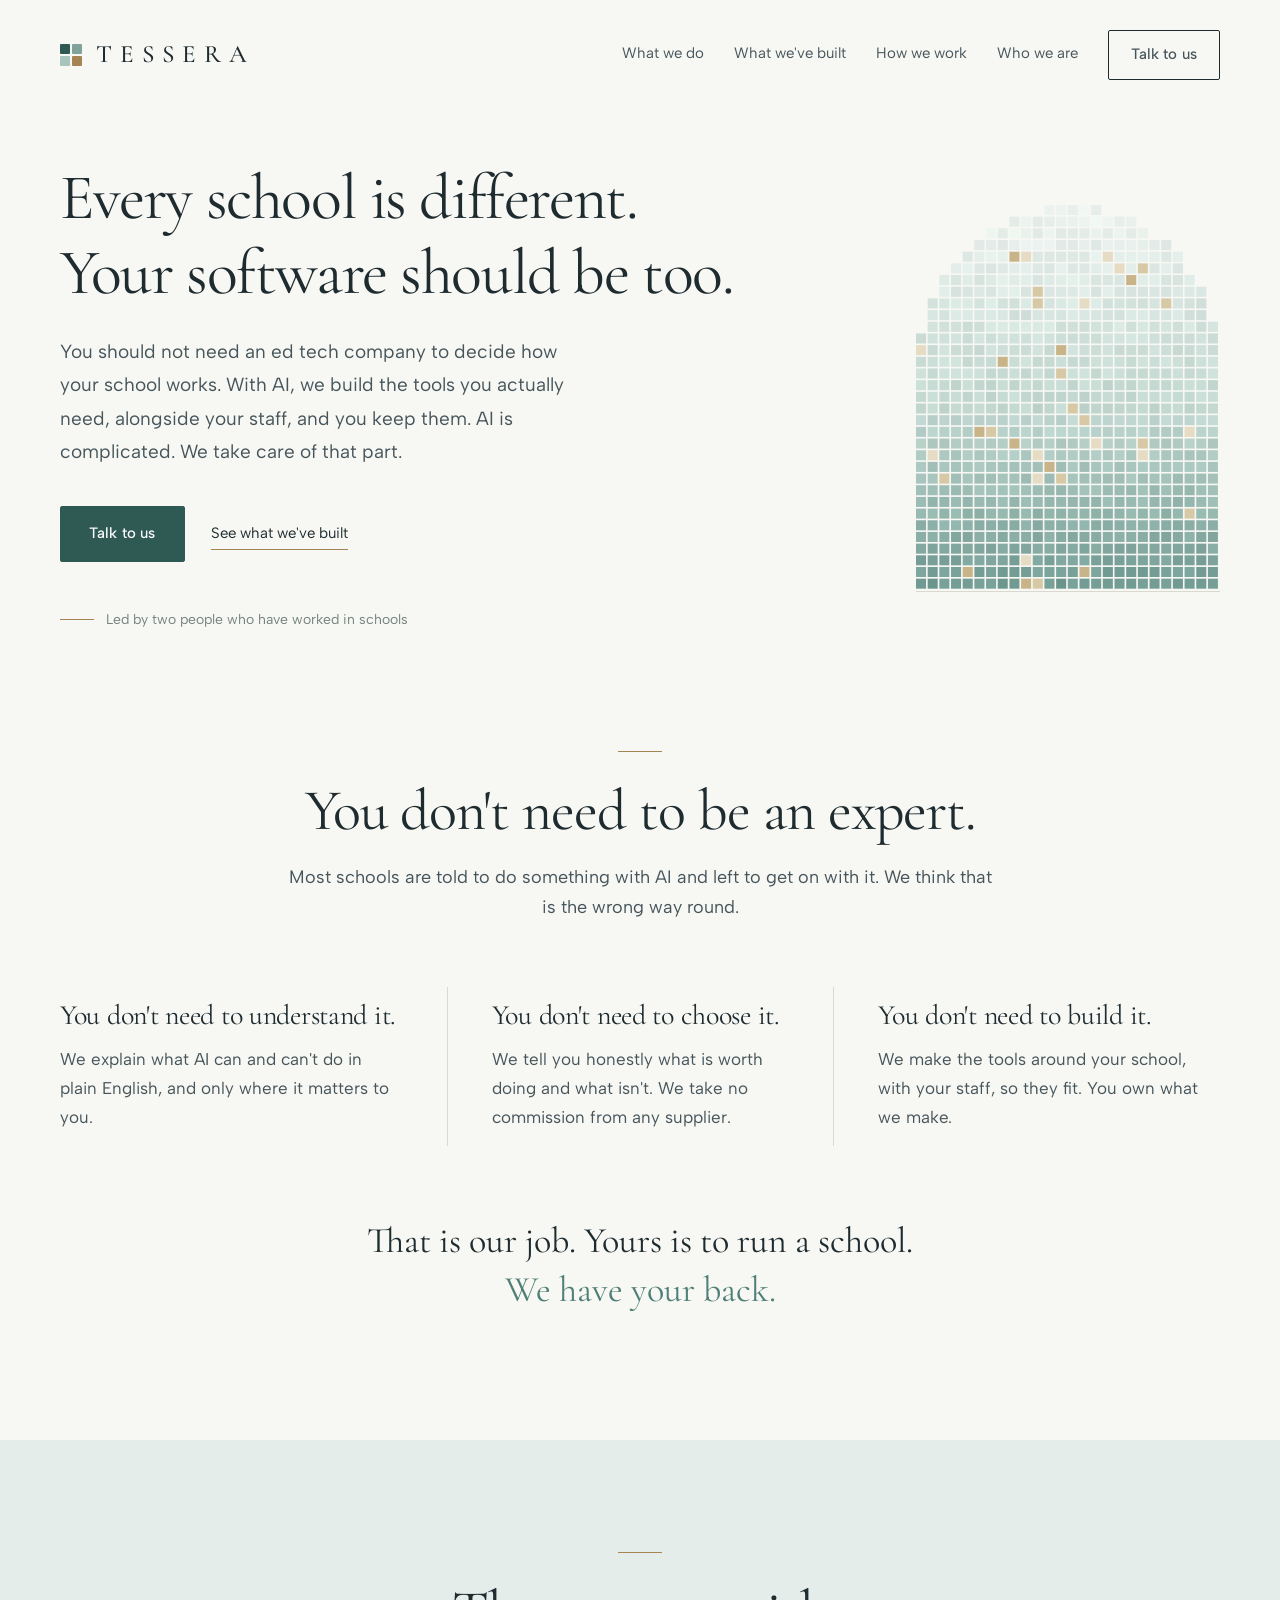
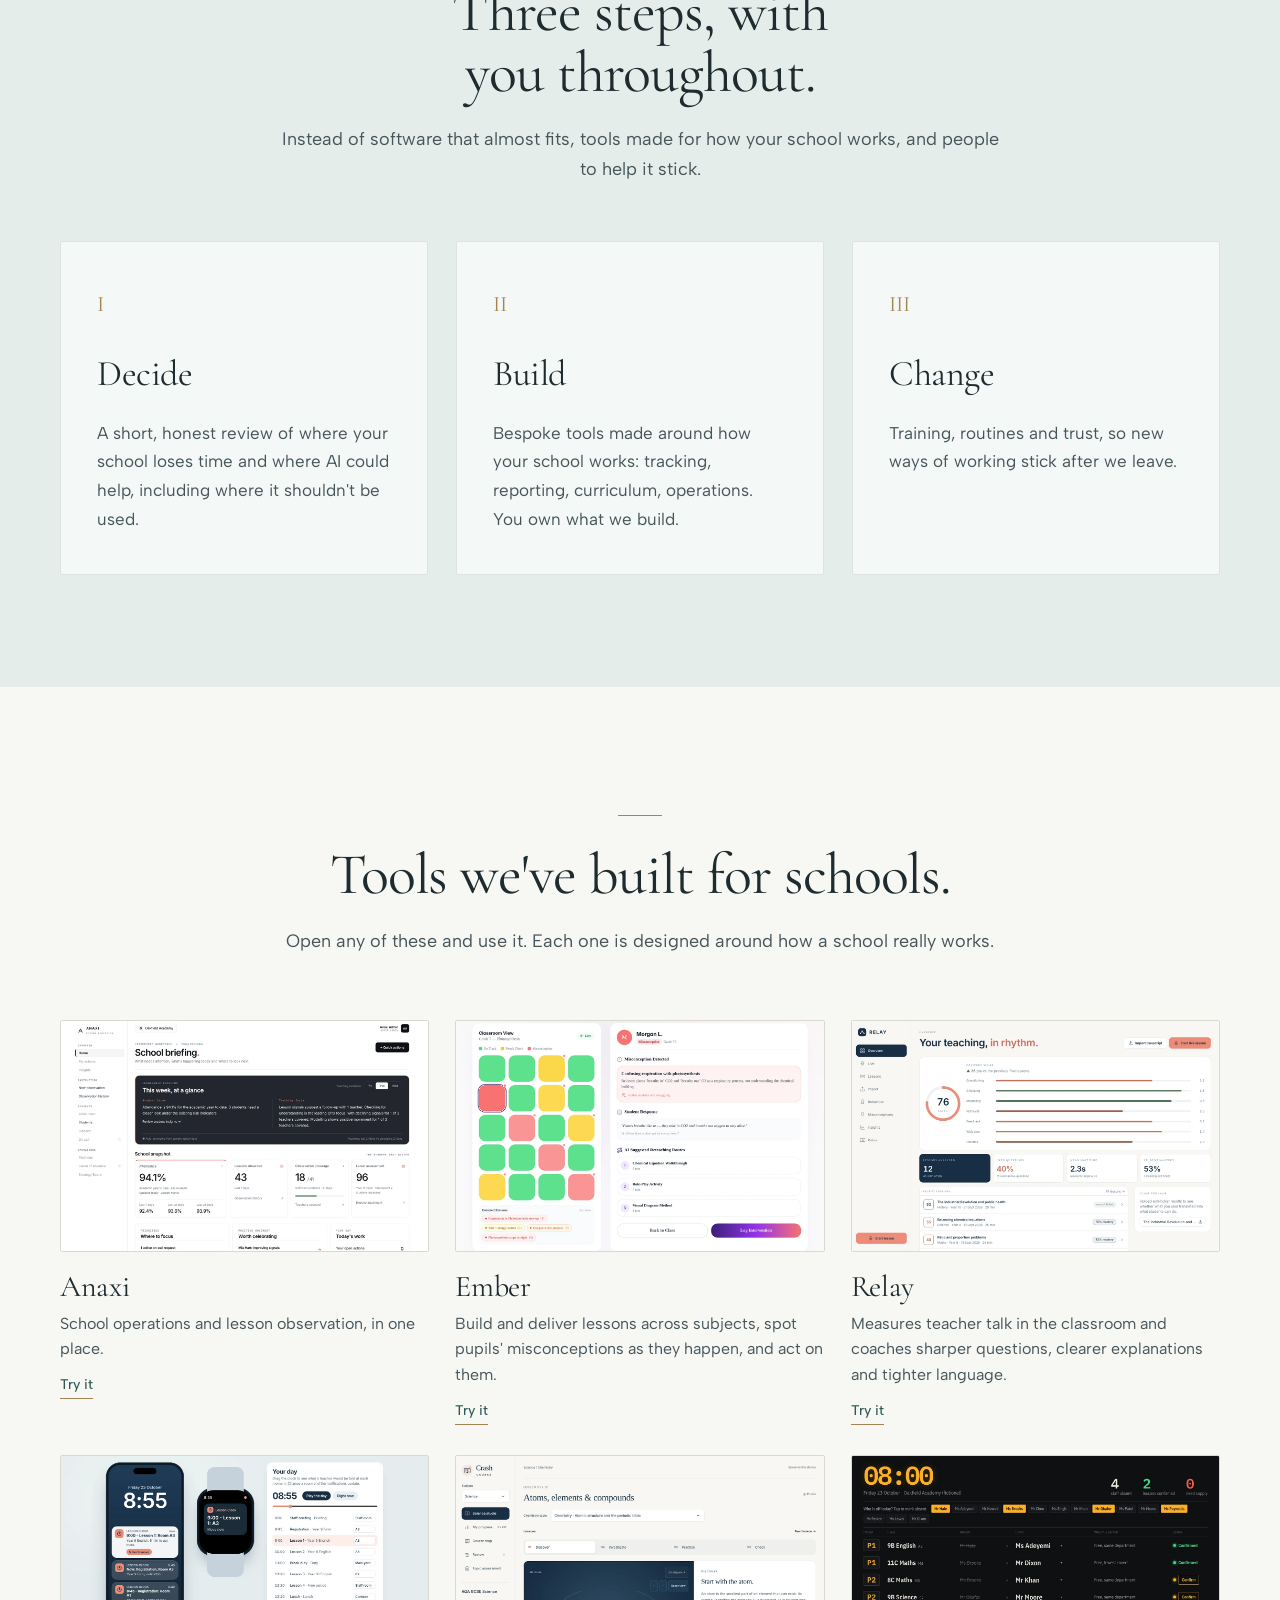
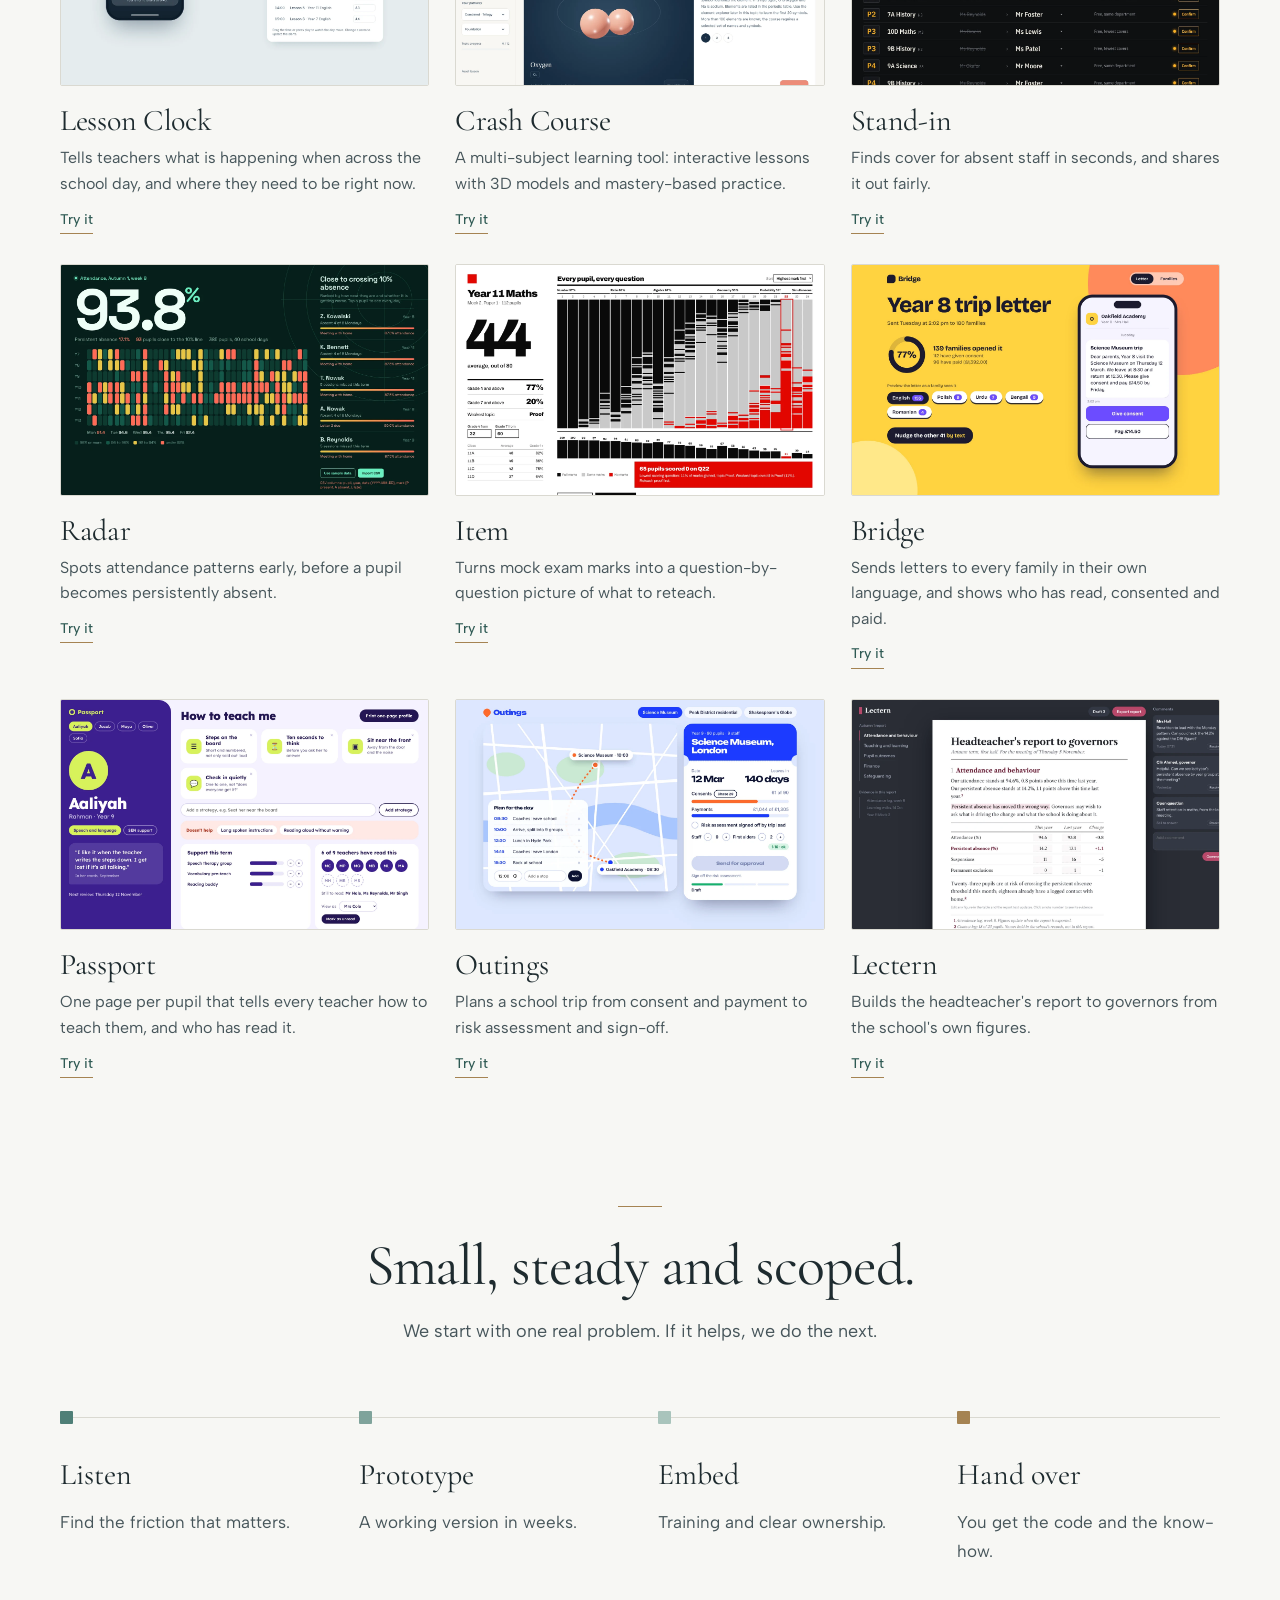
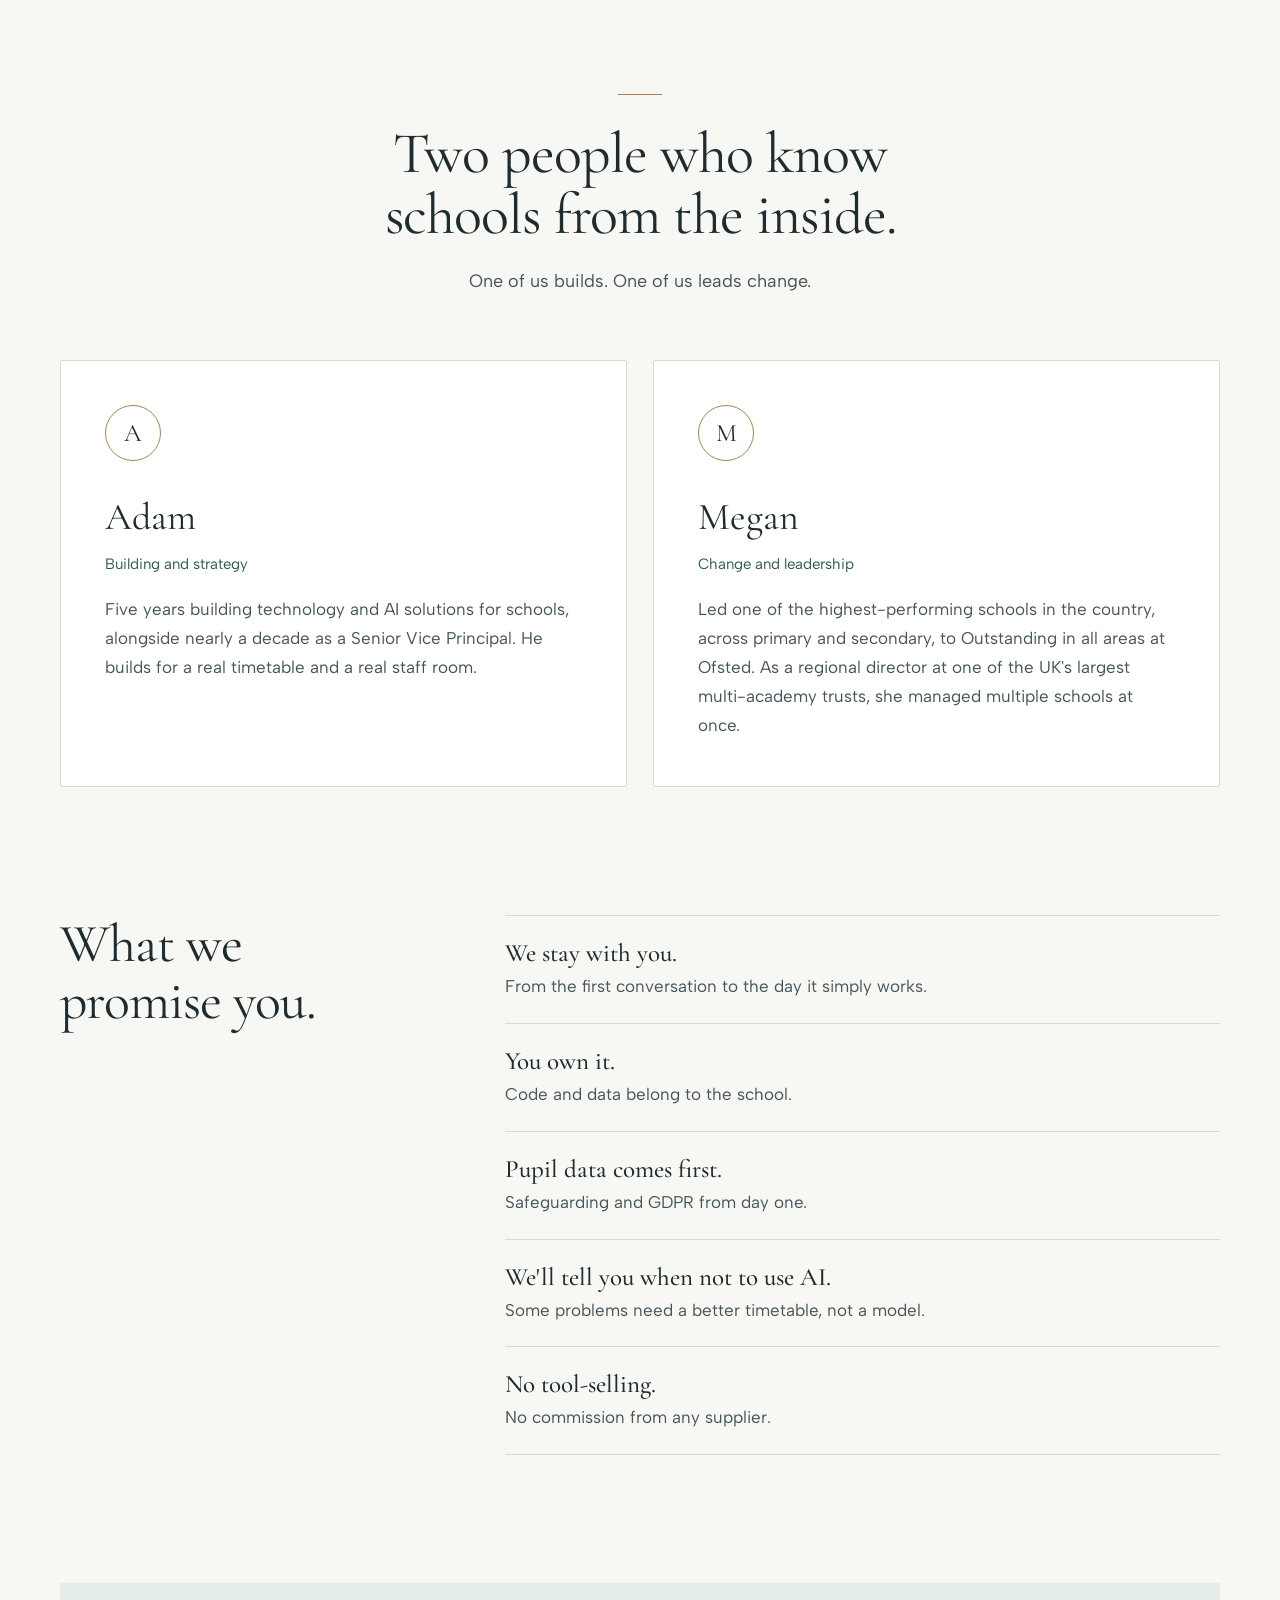
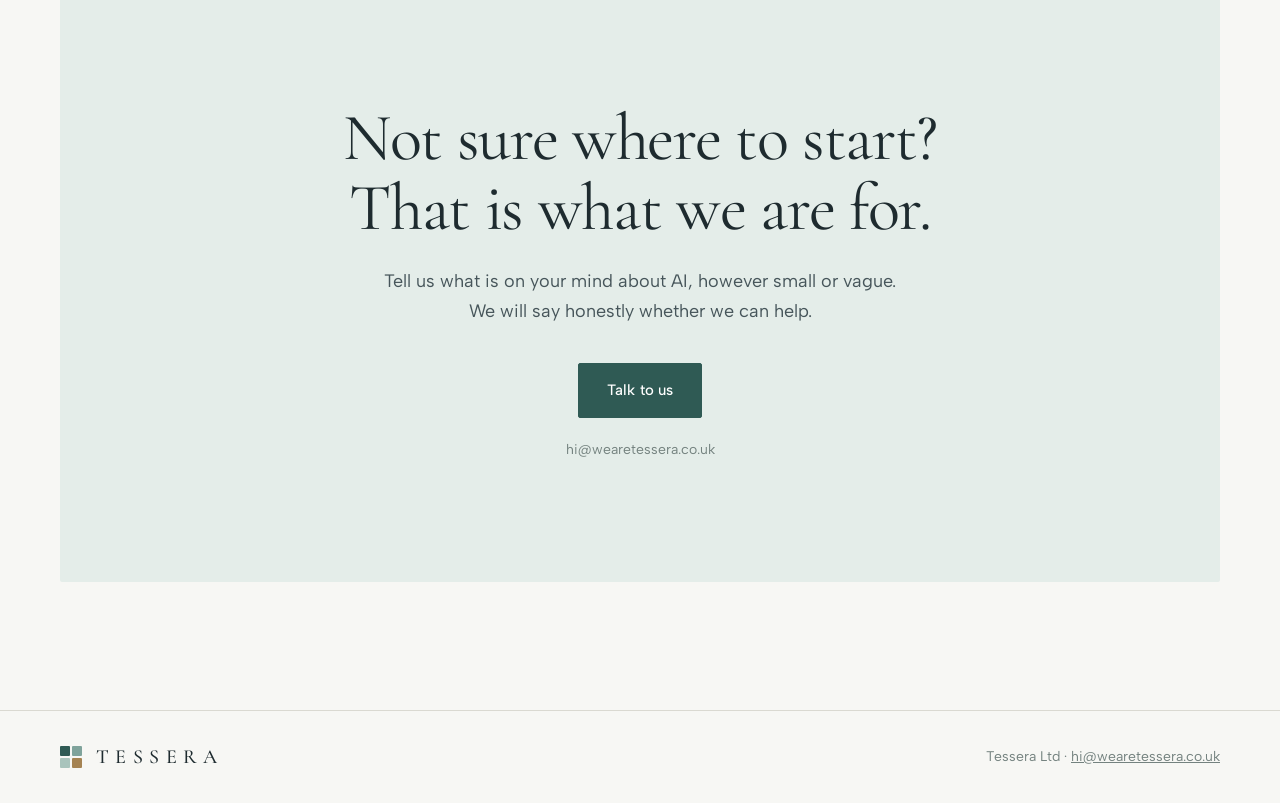
==== commit e011f69f: "New hero tagline: every school is different, your software should be too Co-Authored-By: Claude Sonn" ====
--- a/index.html
+++ b/index.html
@@ -38,13 +38,13 @@
 .ghost:hover{color:var(--verd)}
 
 /* hero */
-.hero{display:grid;grid-template-columns:minmax(0,1.15fr) minmax(0,.85fr);gap:64px;align-items:center;padding:56px 0 120px}
-.hero h1{font-size:clamp(46px,6.6vw,92px);line-height:1;letter-spacing:-.022em}
+.hero{display:grid;grid-template-columns:minmax(0,1.45fr) minmax(0,.55fr);gap:56px;align-items:center;padding:56px 0 120px}
+.hero h1 span{display:block}.hero h1 span+span{margin-top:.18em}.hero h1{font-size:clamp(38px,5vw,68px);line-height:1;letter-spacing:-.022em}
 .hero .lede{font-size:19px;line-height:1.75;max-width:520px;margin-top:30px}
 .hero .acts{display:flex;flex-wrap:wrap;align-items:center;gap:22px;margin-top:38px}
 .hero .by{margin-top:46px;font-size:14px;color:var(--mute);display:flex;align-items:center;gap:12px}
 .hero .by i{display:block;width:34px;height:1px;background:var(--bronze)}
-.archwrap{position:relative;max-width:440px;width:100%;justify-self:center}
+.archwrap{position:relative;max-width:400px;width:100%;justify-self:center}
 .archwrap:after{content:"";display:block;height:1px;background:var(--line);margin-top:0}
 .arch{display:block;width:100%;height:auto}
 @keyframes tile{from{opacity:0;transform:scale(.6)}to{opacity:1;transform:none}}
@@ -172,8 +172,8 @@
 <!-- HERO -->
 <div class="hero" id="top">
 <div>
-<h1>AI is complicated. You don't have to work it out.</h1>
-<p class="lede">We will. Tessera finds where AI genuinely helps your school, builds the tools around how you already work, and looks after your staff through the change. You tell us what you need, and we make it work.</p>
+<h1><span>Every school is different.</span> <span>Your software should be too.</span></h1>
+<p class="lede">You should not need an ed tech company to decide how your school works. With AI, we build the tools you actually need, alongside your staff, and you keep them. AI is complicated. We take care of that part.</p>
 <div class="acts"><a class="btn" href="mailto:hi@wearetessera.co.uk">Talk to us</a><a class="ghost" href="#built">See what we've built</a></div>
 <div class="by"><i></i>Led by two people who have worked in schools</div>
 </div>
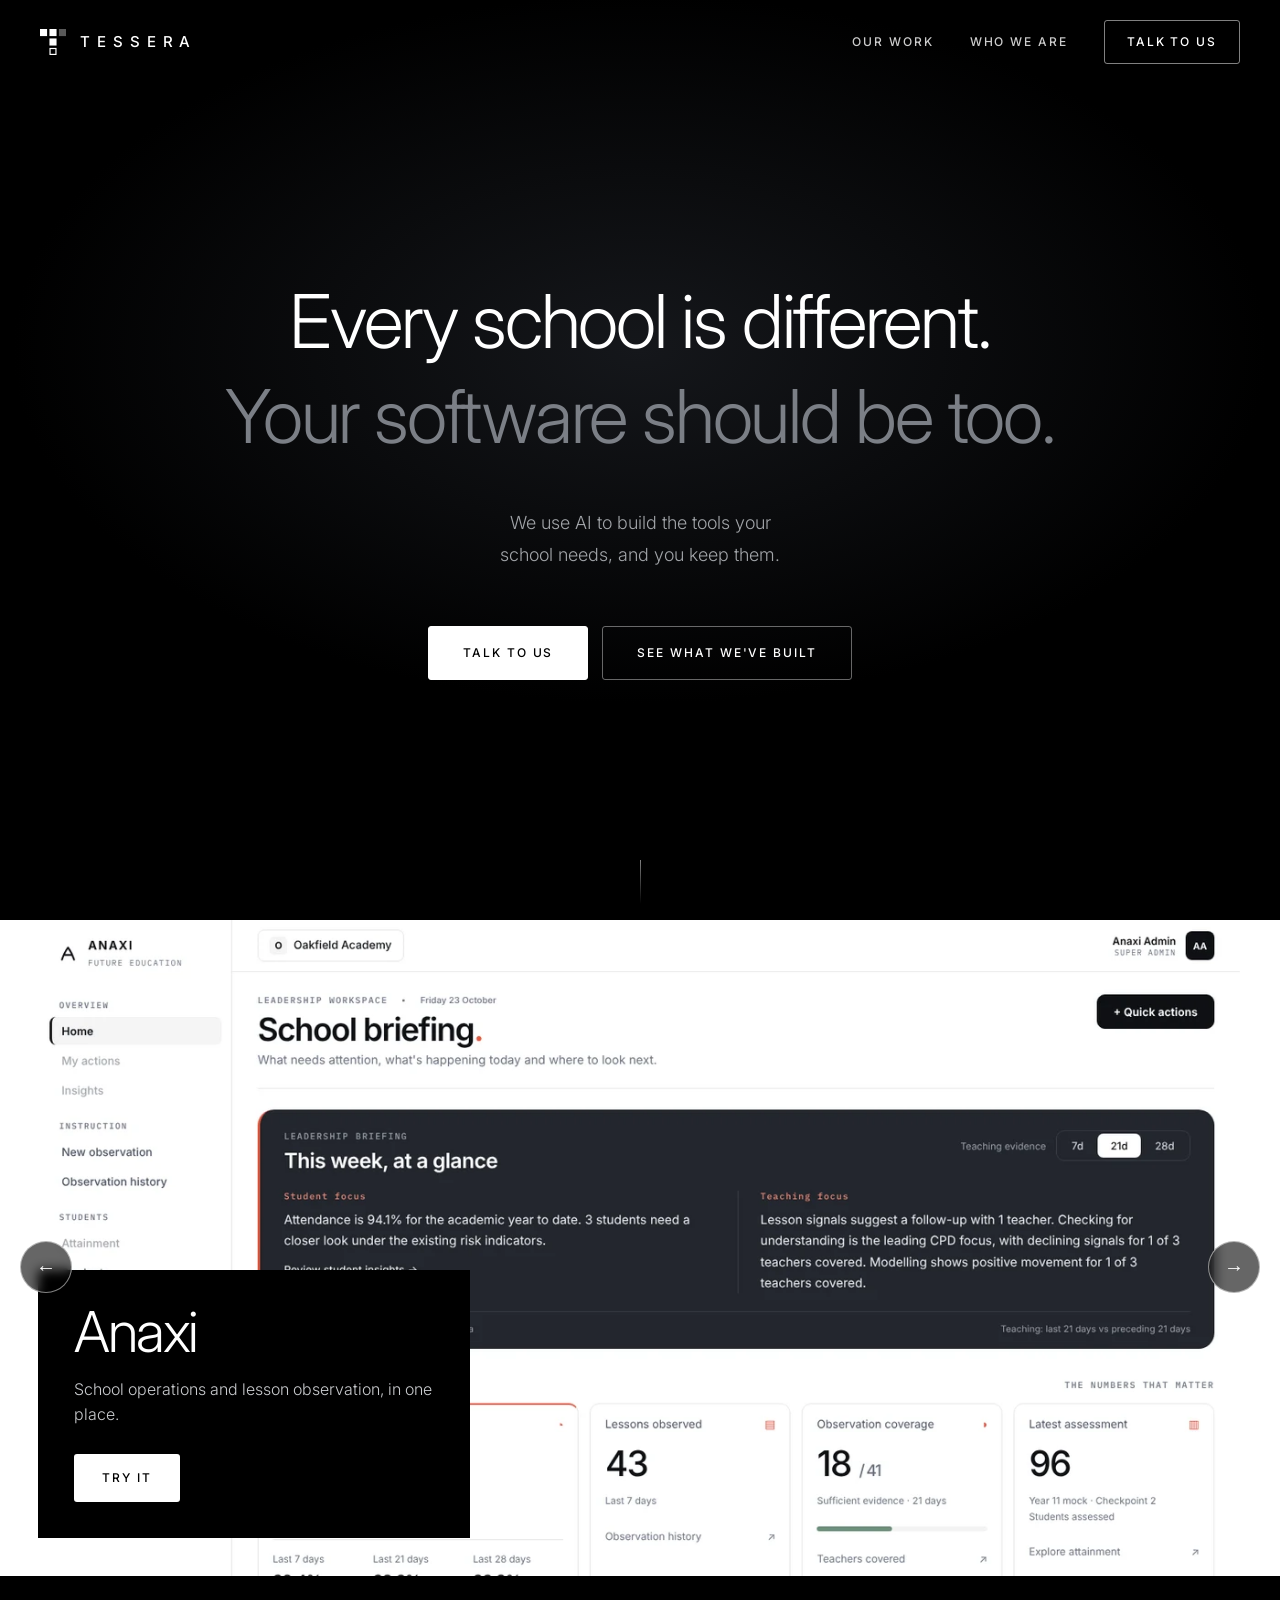
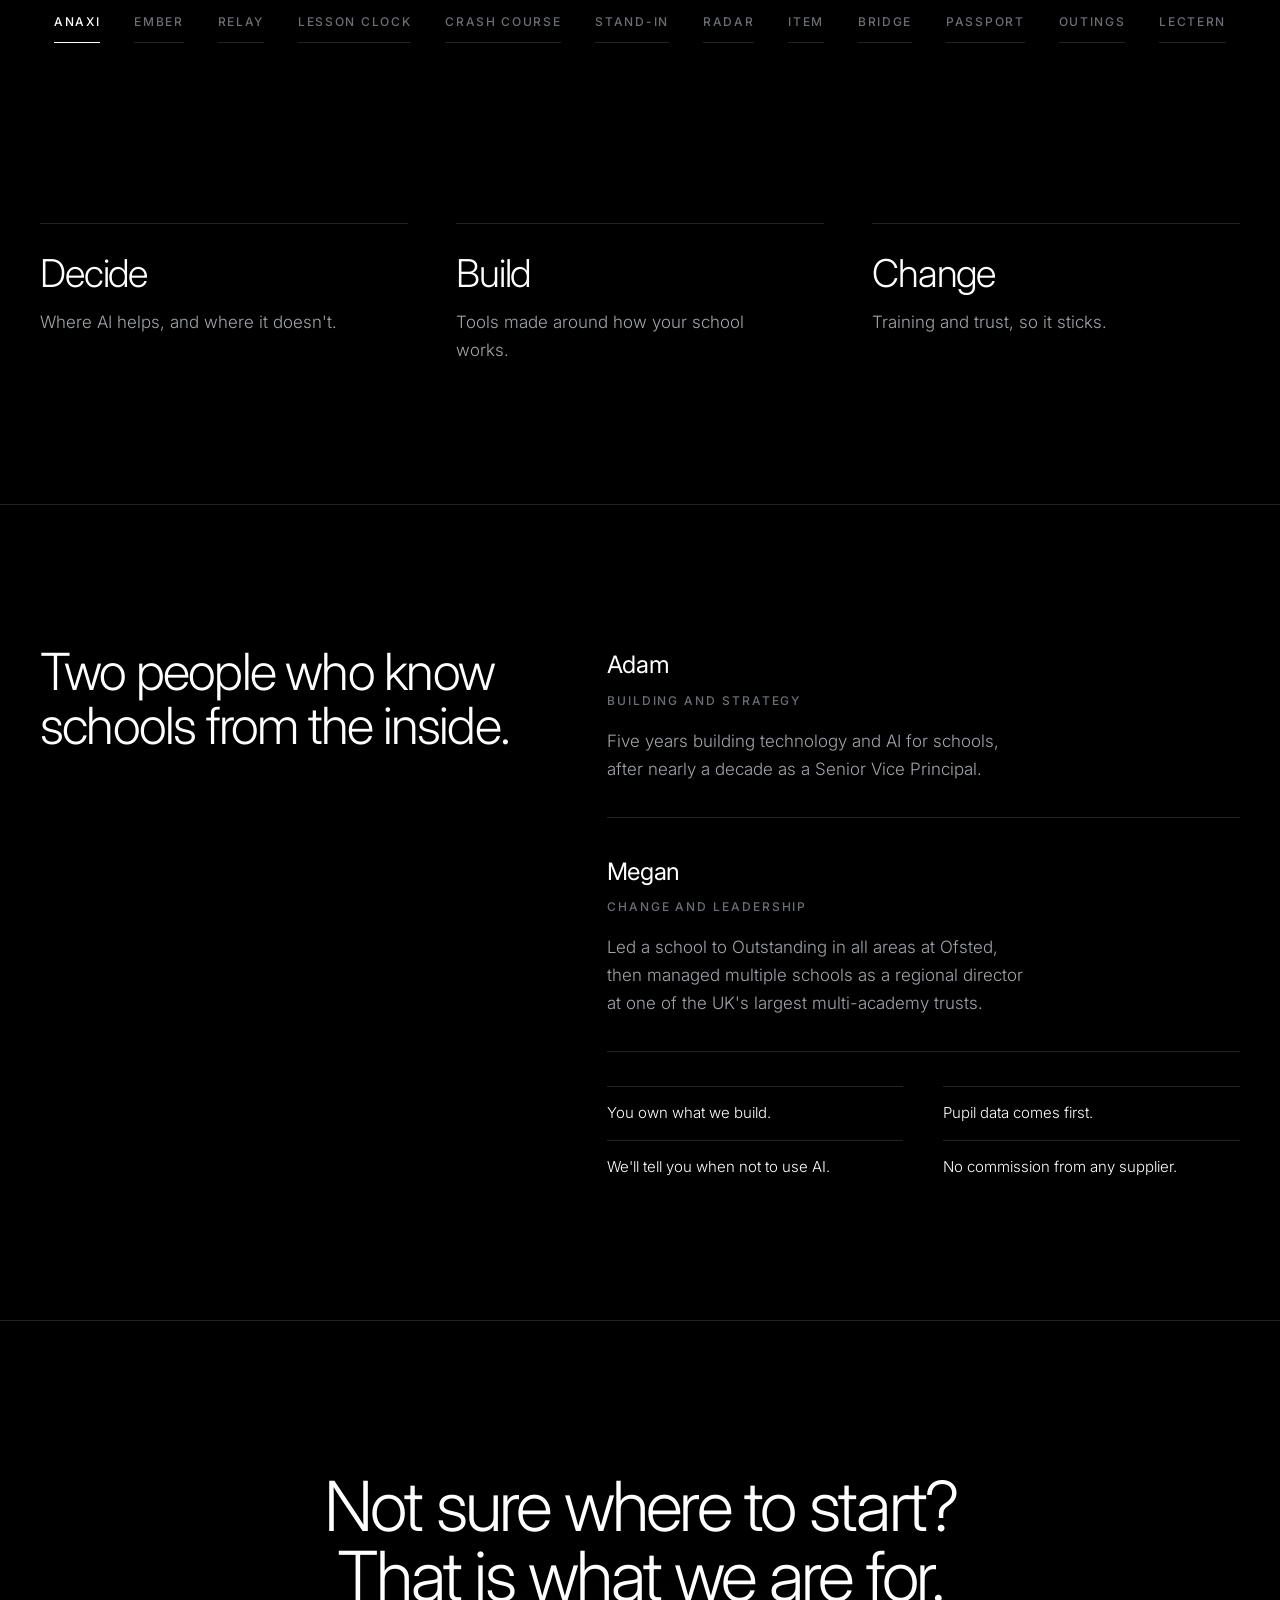
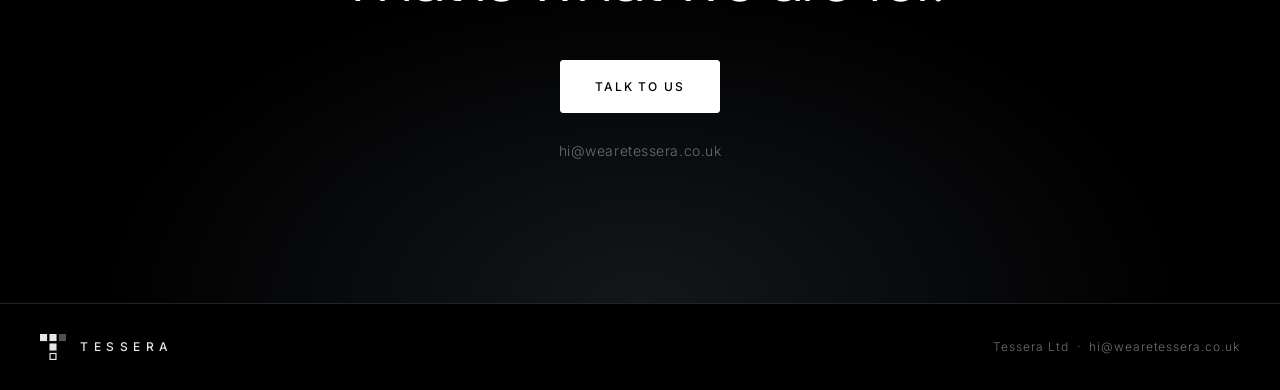
==== commit 755ac473: "Rebrand: black minimal design, swipeable app showroom, new T-tile logo Co-Authored-By: Claude Sonnet" ====
--- a/index.html
+++ b/index.html
@@ -7,131 +7,98 @@
 <meta name="description" content="Tessera helps schools stop paying for software that almost fits. We build the tools you need with AI, at a fraction of the price, and bring your staff with you.">
 
 <link rel="preconnect" href="https://fonts.googleapis.com">
-<link href="https://fonts.googleapis.com/css2?family=Albert+Sans:wght@400;500;600&family=Cormorant+Garamond:ital,wght@0,400;0,500;0,600;1,400&display=swap" rel="stylesheet">
+<link href="https://fonts.googleapis.com/css2?family=Inter:wght@300;400;500&display=swap" rel="stylesheet">
 <style>
-:root{--marble:#F7F7F4;--paper:#FFFFFF;--stone:#EFEEE8;--glass:#E4EDE9;--ink:#1E2B2F;--text:#46555A;--mute:#74827F;--line:#DAD9D1;--verd:#2F5A54;--verd2:#4F7F77;--bronze:#A58352;--serif:'Cormorant Garamond','Cormorant',Georgia,serif;--sans:'Albert Sans',system-ui,sans-serif}
+:root{--bg:#000;--bg2:#0B0B0C;--fg:#fff;--dim:#A1A4A8;--mute:#6B6E73;--line:#222326;--sans:'Inter',system-ui,-apple-system,sans-serif}
 html{scroll-behavior:smooth}
-body{margin:0;background:var(--marble)}
+body{margin:0;background:#000}
 a{color:inherit}
-:focus-visible{outline:2px solid var(--verd2);outline-offset:4px;border-radius:2px}
-.page{width:100%;background:var(--marble);color:var(--text);font-family:var(--sans);font-size:17px;line-height:1.7;overflow:hidden;-webkit-font-smoothing:antialiased}
-.wrap{max-width:1160px;margin:0 auto;padding:0 28px}
-.serif{font-family:var(--serif);font-weight:400;color:var(--ink)}
-h1,h2,h3{text-wrap:balance;margin:0;font-family:var(--serif);font-weight:400;color:var(--ink)}
-p{margin:0}
+:focus-visible{outline:1px solid #fff;outline-offset:4px}
+.page{background:var(--bg);color:var(--dim);font-family:var(--sans);font-weight:300;font-size:17px;line-height:1.65;overflow:hidden;-webkit-font-smoothing:antialiased}
+h1,h2,h3,p{margin:0;font-weight:300;color:var(--fg);text-wrap:balance}
+.wrap{max-width:1320px;margin:0 auto;padding:0 40px}
 
 /* nav */
-.nav{display:flex;flex-wrap:wrap;align-items:center;justify-content:space-between;gap:18px;padding:30px 0}
-.brand{display:flex;align-items:center;gap:14px;text-decoration:none;color:var(--ink);font-family:var(--serif);font-weight:500;font-size:25px;letter-spacing:.32em;line-height:1}
-.mark{width:22px;height:22px;display:block}
-.links{display:flex;flex-wrap:wrap;align-items:center;gap:30px}
-.links a{font-size:15px;color:var(--text);text-decoration:none;transition:color .2s}
-.links a:hover{color:var(--ink)}
-.links a:not(.cta){background:linear-gradient(var(--bronze),var(--bronze)) 0 100%/0 1px no-repeat;padding-bottom:3px;transition:background-size .3s ease,color .2s}
-.links a:not(.cta):hover{background-size:100% 1px}
-.cta,.btn{display:inline-block;text-decoration:none;font-family:var(--sans);font-weight:500;font-size:15px;letter-spacing:.01em;padding:14px 28px;border-radius:2px;transition:background .25s,color .25s,border-color .25s}
-.cta{border:1px solid var(--ink);color:var(--ink);padding:11px 22px}
-.cta:hover{background:var(--ink);color:#fff}
-.btn{background:var(--verd);color:#fff;border:1px solid var(--verd)}
-.btn:hover{background:var(--ink);border-color:var(--ink)}
-.ghost{font-size:15px;color:var(--ink);text-decoration:none;padding:14px 4px;background:linear-gradient(var(--bronze),var(--bronze)) 4px calc(100% - 11px)/calc(100% - 8px) 1px no-repeat}
-.ghost:hover{color:var(--verd)}
+.nav{position:absolute;left:0;right:0;top:0;z-index:5}
+.nav .wrap{display:flex;align-items:center;justify-content:space-between;height:84px}
+.brand{display:flex;align-items:center;gap:14px;text-decoration:none;color:#fff;font-weight:500;font-size:15px;letter-spacing:.46em}
+.mark{width:26px;height:26px;display:block}
+.links{display:flex;align-items:center;gap:36px}
+.links a{font-size:12px;font-weight:500;letter-spacing:.16em;text-transform:uppercase;text-decoration:none;color:#fff;opacity:.8;transition:opacity .2s}
+.links a:hover{opacity:1}
+.links a.cta{opacity:1;border:1px solid rgba(255,255,255,.5);padding:11px 22px;border-radius:3px;transition:background .25s,color .25s}
+.links a.cta:hover{background:#fff;color:#000}
 
 /* hero */
-.hero{display:grid;grid-template-columns:minmax(0,1.45fr) minmax(0,.55fr);gap:56px;align-items:center;padding:56px 0 120px}
-.hero h1 span{display:block}.hero h1 span+span{margin-top:.18em}.hero h1{font-size:clamp(38px,5vw,68px);line-height:1;letter-spacing:-.022em}
-.hero .lede{font-size:19px;line-height:1.75;max-width:520px;margin-top:30px}
-.hero .acts{display:flex;flex-wrap:wrap;align-items:center;gap:22px;margin-top:38px}
-.hero .by{margin-top:46px;font-size:14px;color:var(--mute);display:flex;align-items:center;gap:12px}
-.hero .by i{display:block;width:34px;height:1px;background:var(--bronze)}
-.archwrap{position:relative;max-width:400px;width:100%;justify-self:center}
-.archwrap:after{content:"";display:block;height:1px;background:var(--line);margin-top:0}
-.arch{display:block;width:100%;height:auto}
-@keyframes tile{from{opacity:0;transform:scale(.6)}to{opacity:1;transform:none}}
-.m rect{transform-box:fill-box;transform-origin:center;animation:tile .9s cubic-bezier(.22,1,.36,1) both}
-
-/* sections */
-.sec{padding:0 0 128px}
-.head{text-align:center;max-width:720px;margin:0 auto 64px}
-.head h2{font-size:clamp(36px,4.6vw,58px);line-height:1.06;letter-spacing:-.018em}
-.head p{text-wrap:pretty;margin-top:20px;font-size:18px}
-.rule{display:block;width:44px;height:1px;background:var(--bronze);margin:0 auto 28px}
-
-/* colonnade */
-.cols{display:grid;grid-template-columns:repeat(3,minmax(0,1fr))}
-.col{padding:12px 44px 14px;border-left:1px solid var(--line)}
-.col:first-child{border-left:0;padding-left:0}.col:last-child{padding-right:0}
-.col h3{font-size:28px;line-height:1.15;letter-spacing:-.01em}
-.col p{margin-top:14px}
-.after{text-align:center;margin-top:72px;font-family:var(--serif);font-size:clamp(26px,3vw,36px);color:var(--ink);line-height:1.25}
-.after span{display:block;color:var(--verd2);margin-top:4px}
-
-/* steps */
-.band{background:var(--glass);padding:112px 0;margin-bottom:128px}
-.three{display:grid;grid-template-columns:repeat(3,minmax(0,1fr));gap:28px}
-.tile{background:rgba(255,255,255,.6);border:1px solid rgba(47,90,84,.12);border-radius:2px;padding:44px 36px 40px}
-.num{font-family:var(--serif);font-size:22px;color:var(--bronze)}
-.tile h3{font-size:36px;margin-top:20px;letter-spacing:-.012em}
-.tile p{margin-top:14px;color:var(--text)}
-
-/* gallery */
-.ggrid{display:grid;grid-template-columns:repeat(auto-fill,minmax(min(100%,330px),1fr));gap:30px 26px}
-.gcard{all:unset;box-sizing:border-box;cursor:pointer;display:flex;flex-direction:column;gap:18px;color:var(--text);font-family:var(--sans);font-size:16px;line-height:1.6}
-.gcard:focus-visible{outline:2px solid var(--verd2);outline-offset:6px}
-.gimg{display:block;aspect-ratio:16/10;background:var(--paper);border:1px solid var(--line);border-radius:2px;overflow:hidden;transition:border-color .3s,box-shadow .35s}
-.gimg img{display:block;width:100%;height:100%;object-fit:cover;object-position:top left;transition:transform .6s cubic-bezier(.22,1,.36,1)}
-.gname{display:block;font-family:var(--serif);font-size:30px;line-height:1.1;color:var(--ink);letter-spacing:-.01em}
-.gdesc{display:block;margin-top:8px;max-width:34em}
-.gtry{display:inline-block;margin-top:12px;font-size:14px;font-weight:500;color:var(--verd);background:linear-gradient(var(--bronze),var(--bronze)) 0 100%/100% 1px no-repeat;padding-bottom:3px}
-@media (hover:hover){.gcard:hover .gimg{border-color:var(--verd2);box-shadow:0 22px 40px -26px rgba(30,43,47,.45)}.gcard:hover .gimg img{transform:scale(1.015)}}
-
-/* approach */
-.steps{display:grid;grid-template-columns:repeat(4,minmax(0,1fr));gap:36px;position:relative}
-.steps:before{content:"";position:absolute;left:0;right:0;top:6px;height:1px;background:var(--line)}
-.step{position:relative;padding-top:38px}
-.step:before{content:"";position:absolute;left:0;top:0;width:13px;height:13px;background:var(--verd2);border-radius:1px}
-.step:nth-child(2):before{background:#7FA39B}.step:nth-child(3):before{background:#A9C4BC}.step:nth-child(4):before{background:var(--bronze)}
-.step h3{font-size:30px}
-.step p{margin-top:8px}
+.hero2{min-height:82svh;display:flex;flex-direction:column;justify-content:center;align-items:center;text-align:center;padding:110px 24px 72px;position:relative;background:radial-gradient(70% 55% at 50% 38%,#15171B 0%,#000 70%)}
+.hero2 h1{font-size:clamp(40px,5.8vw,88px);line-height:1.16;letter-spacing:-.03em;font-weight:300;max-width:1200px}
+.hero2 h1 span{display:block}.hero2 h1 span+span{color:#7B7F86;margin-top:.12em}
+.lede2{margin:48px auto 0;line-height:1.75;max-width:460px;font-size:18px;color:var(--dim)}
+.acts{display:flex;flex-wrap:wrap;justify-content:center;gap:14px;margin-top:56px}
+.btn,.ghost{display:inline-block;text-decoration:none;font-size:12px;font-weight:500;letter-spacing:.16em;text-transform:uppercase;padding:16px 34px;border-radius:3px;transition:background .25s,color .25s,border-color .25s}
+.btn{background:#fff;color:#000;border:1px solid #fff}.btn:hover{background:transparent;color:#fff}
+.ghost{color:#fff;border:1px solid rgba(255,255,255,.4)}.ghost:hover{background:#fff;color:#000}
+.scroll{position:absolute;bottom:16px;left:50%;width:1px;height:44px;background:linear-gradient(#fff,transparent);opacity:.5}
+
+/* showroom */
+.show{padding:0 0 40px}
+.stage{position:relative;display:flex;aspect-ratio:16/8.2;background:#000;overflow-x:auto;overflow-y:hidden;scroll-snap-type:x mandatory;scrollbar-width:none;overscroll-behavior-x:contain;-webkit-overflow-scrolling:touch}.stage::-webkit-scrollbar{display:none}.stage.drag{scroll-snap-type:none;cursor:grabbing}
+@keyframes slide{0%{opacity:0;z-index:2;pointer-events:none}2%{opacity:1;z-index:2;pointer-events:auto}2.1%{opacity:1;z-index:1}9.8%{opacity:1;z-index:1;pointer-events:auto}9.81%{opacity:0;z-index:0;pointer-events:none}100%{opacity:0;z-index:0;pointer-events:none}}
+@keyframes thumb{0%{color:#6B6E73;border-color:#222326}2%{color:#fff;border-color:#fff}8.2%{color:#fff;border-color:#fff}9.6%{color:#6B6E73;border-color:#222326}100%{color:#6B6E73;border-color:#222326}}
+.slide{position:relative;flex:0 0 100%;height:100%;scroll-snap-align:start;scroll-snap-stop:always;display:block;text-decoration:none;color:var(--dim);-webkit-user-drag:none;user-select:none}
+.slide .shot{position:absolute;inset:0;display:block;background:#0B0B0C;pointer-events:none}
+.slide .shot img{position:absolute;inset:0;width:100%;height:100%;object-fit:cover;object-position:top left}
+.slide .info{position:absolute;left:clamp(24px,3vw,48px);bottom:clamp(24px,3vw,48px);max-width:360px;background:#000;padding:34px 36px 36px;display:flex;flex-direction:column;gap:16px}
+.slide .nm{font-size:clamp(34px,4.4vw,64px);line-height:1;letter-spacing:-.04em;color:#fff;font-weight:300}
+.slide .ds{font-size:16px;line-height:1.6;color:#C9CBCE}
+.slide .go{align-self:flex-start;margin-top:10px;font-size:12px;font-weight:500;letter-spacing:.16em;text-transform:uppercase;color:#000;background:#fff;padding:14px 28px;border-radius:3px;transition:background .2s,color .2s}
+.slide:hover .go,.slide:focus-visible .go{background:#000;color:#fff;box-shadow:inset 0 0 0 1px #fff}
+.rail{display:flex;flex-wrap:wrap;justify-content:center;gap:6px 34px;padding:26px 40px 0}
+.thumb{display:block;text-decoration:none;font-size:12px;font-weight:500;letter-spacing:.14em;text-transform:uppercase;color:var(--mute);padding:10px 0;border-bottom:1px solid var(--line);transition:color .25s,border-color .25s}
+.thumb.on{color:#fff;border-color:#fff}
+.show{position:relative}
+.arr{position:absolute;top:calc(50% - 60px);z-index:3;width:52px;height:52px;border-radius:50%;border:1px solid rgba(255,255,255,.5);background:rgba(0,0,0,.6);color:#fff;font-size:20px;cursor:pointer;backdrop-filter:blur(6px);transition:background .2s,color .2s}.arr:hover{background:#fff;color:#000}.arr.pv{left:20px}.arr.nx{right:20px}
+.thumb img{display:none}
+.thumb:hover{color:#fff}
+
+/* what */
+.what2{max-width:1320px;margin:0 auto;padding:140px 40px;display:grid;grid-template-columns:repeat(3,minmax(0,1fr));gap:48px}
+.what2 div{border-top:1px solid var(--line);padding-top:28px}
+.what2 b{display:block;font-weight:300;font-size:clamp(28px,3vw,42px);letter-spacing:-.03em;color:#fff;line-height:1.1}
+.what2 span{display:block;margin-top:14px;max-width:300px;color:var(--dim)}
 
 /* people */
-.two{display:grid;grid-template-columns:repeat(2,minmax(0,1fr));gap:26px}
-.person{background:var(--paper);border:1px solid var(--line);border-radius:2px;padding:44px 44px 46px}
-.mono{width:54px;height:54px;border:1px solid var(--bronze);border-radius:50%;display:flex;align-items:center;justify-content:center;font-family:var(--serif);font-size:25px;color:var(--ink)}
-.person h3{font-size:38px;margin-top:24px}
-.person .role{font-size:15px;color:var(--verd);margin-top:2px}
-.person p.bio{margin-top:18px}
-
-/* promises */
-.prom{display:grid;grid-template-columns:minmax(0,.8fr) minmax(0,1.5fr);gap:64px;align-items:start}
-.prom h2{font-size:clamp(36px,4.2vw,54px);line-height:1.06;letter-spacing:-.018em}
-.pl>div{padding:22px 0;border-top:1px solid var(--line)}
-.pl>div:last-child{border-bottom:1px solid var(--line)}
-.pl b{display:block;font-family:var(--serif);font-weight:500;font-size:25px;color:var(--ink);line-height:1.2}
-.pl span{display:block;margin-top:4px}
-
-/* closing */
-.close{background:var(--glass);text-align:center;padding:120px 24px;border-radius:2px}
-.close h2{font-size:clamp(38px,5.2vw,68px);line-height:1.04;letter-spacing:-.02em;max-width:820px;margin:0 auto}
-.close p{max-width:520px;margin:24px auto 0;font-size:18px}
-.close .btn{margin-top:36px}
-.close small{display:block;margin-top:20px;font-size:14px;color:var(--mute)}
-
-/* footer */
-.foot{border-top:1px solid var(--line);margin-top:128px}
-.foot .wrap{display:flex;flex-wrap:wrap;justify-content:space-between;align-items:center;gap:16px;padding:34px 28px;font-size:14px;color:var(--mute)}
-.foot .brand{font-size:20px}
+.people{border-top:1px solid var(--line);padding:140px 0}
+.people .wrap{display:grid;grid-template-columns:minmax(0,1fr) minmax(0,1.3fr);gap:80px}
+.people h2{font-size:clamp(32px,4vw,56px);line-height:1.05;letter-spacing:-.035em}
+.who>div{padding:0 0 34px;margin-bottom:34px;border-bottom:1px solid var(--line)}
+.who h3{font-size:24px;letter-spacing:-.02em;font-weight:400}
+.who .role{font-size:12px;font-weight:500;letter-spacing:.16em;text-transform:uppercase;color:var(--mute);margin-top:6px}
+.who p{margin-top:16px;color:var(--dim);max-width:520px}
+.pr4{display:grid;grid-template-columns:1fr 1fr;gap:14px 40px;color:#fff;font-size:15px}
+.pr4 span{padding-top:14px;border-top:1px solid var(--line)}
+
+/* contact */
+.close{border-top:1px solid var(--line);text-align:center;padding:150px 24px 140px;background:radial-gradient(60% 80% at 50% 100%,#14161A 0%,#000 70%)}
+.close h2{font-size:clamp(34px,5.4vw,80px);line-height:1.02;letter-spacing:-.04em;max-width:900px;margin:0 auto}
+.close .acts{margin-top:48px}
+.close small{display:block;margin-top:26px;font-size:14px;color:var(--mute);letter-spacing:.04em}
+.foot{border-top:1px solid var(--line)}
+.foot .wrap{display:flex;flex-wrap:wrap;justify-content:space-between;align-items:center;gap:16px;padding:30px 40px;font-size:12px;color:var(--mute);letter-spacing:.08em}
+.foot .brand{font-size:12px;opacity:.9}.foot a{text-decoration:none}
 
 @media (max-width:900px){
-.hero{grid-template-columns:1fr;gap:56px;padding:24px 0 88px}.archwrap{max-width:360px}
-.cols,.three,.two,.prom{grid-template-columns:1fr}
-.col{border-left:0;border-top:1px solid var(--line);padding:30px 0}.col:first-child{border-top:0;padding-top:0}
-.steps{grid-template-columns:1fr 1fr;row-gap:44px}.steps:before{display:none}
-.sec{padding-bottom:88px}.band{padding:80px 0;margin-bottom:88px}.prom{gap:36px}.person{padding:34px 28px}
-.links{gap:20px}.close{padding:84px 22px}.foot{margin-top:88px}
+.wrap{padding:0 22px}.nav .wrap{height:68px}.links{gap:0}.links a:not(.cta){display:none}.brand{letter-spacing:.34em;font-size:13px}
+.hero2{min-height:0;padding:130px 22px 80px}.hero2 h1{font-size:clamp(34px,9.8vw,54px);line-height:1.18}.lede2{font-size:16px;margin-top:34px}.acts{margin-top:40px}
+.stage{aspect-ratio:auto;height:calc(62vw + 210px)}.arr{display:none}
+.slide .shot{inset:0 0 auto 0;height:62vw}.slide .info{left:0;right:0;bottom:0;max-width:none;padding:24px 22px;top:62vw;justify-content:flex-start;gap:10px}
+.slide .nm{font-size:36px}.slide .ds{font-size:15px}.slide .go{margin-top:6px;padding:12px 22px}
+.rail{flex-wrap:nowrap;justify-content:flex-start;overflow-x:auto;gap:26px;padding:18px 22px 0;scrollbar-width:none}.rail::-webkit-scrollbar{display:none}.thumb{white-space:nowrap}
+.what2{grid-template-columns:1fr;gap:30px;padding:80px 22px}
+.people{padding:80px 0}.people .wrap{grid-template-columns:1fr;gap:44px}.pr4{grid-template-columns:1fr}
+.close{padding:100px 22px 90px}.foot .wrap{padding:26px 22px}
 }
-@media (max-width:520px){.steps{grid-template-columns:1fr}.links a:not(.cta){display:none}}
-@media (prefers-reduced-motion:reduce){*,*::before,*::after{animation:none!important;transition:none!important}html{scroll-behavior:auto}}
+@media (prefers-reduced-motion:reduce){*,*::before,*::after{animation:none!important;transition:none!important}html{scroll-behavior:auto}.thumb{color:var(--dim)}}
 </style>
 
 <style>
@@ -155,123 +122,87 @@
 
 
 <div class="page">
-<div class="wrap">
-
-<!-- NAV -->
-<div class="nav">
-<a class="brand" href="#top" aria-label="Tessera"><svg class="mark" viewBox="0 0 22 22" aria-hidden="true"><rect x="0" y="0" width="10" height="10" rx="1" fill="#2F5A54"/><rect x="12" y="0" width="10" height="10" rx="1" fill="#7FA39B"/><rect x="0" y="12" width="10" height="10" rx="1" fill="#A9C4BC"/><rect x="12" y="12" width="10" height="10" rx="1" fill="#A58352"/></svg>TESSERA</a>
+<div class="nav"><div class="wrap">
+<a class="brand" href="#top" aria-label="Tessera"><svg class="mark" viewBox="0 0 22 22" aria-hidden="true"><rect x="0" y="0" width="6" height="6" fill="#fff"/><rect x="8" y="0" width="6" height="6" fill="#fff"/><rect x="16" y="0" width="6" height="6" fill="#fff" opacity=".35"/><rect x="8" y="8" width="6" height="6" fill="#fff"/><rect x="8.5" y="16.5" width="5" height="5" fill="none" stroke="#fff"/></svg> TESSERA</a>
 <div class="links">
-<a href="#work">What we do</a>
-<a href="#built">What we've built</a>
-<a href="#approach">How we work</a>
+<a href="#built">Our work</a>
 <a href="#people">Who we are</a>
 <a class="cta" href="mailto:hi@wearetessera.co.uk">Talk to us</a>
 </div>
-</div>
-
-<!-- HERO -->
-<div class="hero" id="top">
+</div></div>
+
+<div class="hero2" id="top">
+<h1><span>Every school is different.</span> <span>Your software should be too.</span></h1>
+<p class="lede2">We use AI to build the tools your school needs, and you keep them.</p>
+<div class="acts"><a class="btn" href="mailto:hi@wearetessera.co.uk">Talk to us</a><a class="ghost" href="#built">See what we've built</a></div>
+<span class="scroll"></span>
+</div>
+
+<div class="show" id="built">
+<div class="stage" aria-label="Apps we have built">
+<a class="slide" style="--i:0" href="prototypes/anaxi.html" data-src="prototypes/anaxi.html" data-note="Try Quick actions and the evidence periods." data-p="anaxi" data-name="Anaxi" aria-label="Try Anaxi"><span class="shot"><img src="images/anaxi.webp" alt="Anaxi screenshot"></span><span class="info"><span class="nm">Anaxi</span><span class="ds">School operations and lesson observation, in one place.</span><span class="go">Try it</span></span></a>
+<a class="slide" style="--i:1" href="prototypes/ember.html" data-src="prototypes/ember.html" data-note="Select a pupil to see what they think." data-p="ember" data-name="Ember" aria-label="Try Ember"><span class="shot"><img src="images/ember.webp" alt="Ember screenshot"></span><span class="info"><span class="nm">Ember</span><span class="ds">Build and deliver lessons across subjects, spot pupils' misconceptions as they happen, and act on them.</span><span class="go">Try it</span></span></a>
+<a class="slide" style="--i:2" href="prototypes/relay.html" data-src="prototypes/relay.html" data-note="Paste a transcript to analyse it." data-p="relay" data-name="Relay" aria-label="Try Relay"><span class="shot"><img src="images/relay.webp" alt="Relay screenshot"></span><span class="info"><span class="nm">Relay</span><span class="ds">Measures teacher talk in the classroom and coaches sharper questions, clearer explanations and tighter language.</span><span class="go">Try it</span></span></a>
+<a class="slide" style="--i:3" href="prototypes/lessonclock.html" data-src="prototypes/lessonclock.html" data-note="Drag the clock through the day." data-p="lessonclock" data-name="Lesson Clock" aria-label="Try Lesson Clock"><span class="shot"><img src="images/lessonclock.webp" alt="Lesson Clock screenshot"></span><span class="info"><span class="nm">Lesson Clock</span><span class="ds">Tells teachers what is happening when across the school day, and where they need to be right now.</span><span class="go">Try it</span></span></a>
+<a class="slide" style="--i:4" href="prototypes/crashcourse/index.html" data-src="prototypes/crashcourse/index.html" data-note="Pick a lesson to start." data-p="crashcourse" data-name="Crash Course" aria-label="Try Crash Course"><span class="shot"><img src="images/crashcourse.webp" alt="Crash Course screenshot"></span><span class="info"><span class="nm">Crash Course</span><span class="ds">A multi-subject learning tool: interactive lessons with 3D models and mastery-based practice.</span><span class="go">Try it</span></span></a>
+<a class="slide" style="--i:5" href="prototypes/standin.html" data-src="prototypes/standin.html" data-note="Mark staff absent and fill the gaps." data-p="standin" data-name="Stand-in" aria-label="Try Stand-in"><span class="shot"><img src="images/standin.webp" alt="Stand-in screenshot"></span><span class="info"><span class="nm">Stand-in</span><span class="ds">Finds cover for absent staff in seconds, and shares it out fairly.</span><span class="go">Try it</span></span></a>
+<a class="slide" style="--i:6" href="prototypes/radar.html" data-src="prototypes/radar.html" data-note="Import your own CSV." data-p="radar" data-name="Radar" aria-label="Try Radar"><span class="shot"><img src="images/radar.webp" alt="Radar screenshot"></span><span class="info"><span class="nm">Radar</span><span class="ds">Spots attendance patterns early, before a pupil becomes persistently absent.</span><span class="go">Try it</span></span></a>
+<a class="slide" style="--i:7" href="prototypes/item.html" data-src="prototypes/item.html" data-note="Import your own marks." data-p="item" data-name="Item" aria-label="Try Item"><span class="shot"><img src="images/item.webp" alt="Item screenshot"></span><span class="info"><span class="nm">Item</span><span class="ds">Turns mock exam marks into a question-by-question picture of what to reteach.</span><span class="go">Try it</span></span></a>
+<a class="slide" style="--i:8" href="prototypes/bridge.html" data-src="prototypes/bridge.html" data-note="Switch language and give consent." data-p="bridge" data-name="Bridge" aria-label="Try Bridge"><span class="shot"><img src="images/bridge.webp" alt="Bridge screenshot"></span><span class="info"><span class="nm">Bridge</span><span class="ds">Sends letters to every family in their own language, and shows who has read, consented and paid.</span><span class="go">Try it</span></span></a>
+<a class="slide" style="--i:9" href="prototypes/passport.html" data-src="prototypes/passport.html" data-note="Choose a pupil and mark it read." data-p="passport" data-name="Passport" aria-label="Try Passport"><span class="shot"><img src="images/passport.webp" alt="Passport screenshot"></span><span class="info"><span class="nm">Passport</span><span class="ds">One page per pupil that tells every teacher how to teach them, and who has read it.</span><span class="go">Try it</span></span></a>
+<a class="slide" style="--i:10" href="prototypes/outings.html" data-src="prototypes/outings.html" data-note="Chase consents and send for approval." data-p="outings" data-name="Outings" aria-label="Try Outings"><span class="shot"><img src="images/outings.webp" alt="Outings screenshot"></span><span class="info"><span class="nm">Outings</span><span class="ds">Plans a school trip from consent and payment to risk assessment and sign-off.</span><span class="go">Try it</span></span></a>
+<a class="slide" style="--i:11" href="prototypes/lectern.html" data-src="prototypes/lectern.html" data-note="Edit a figure and the report rewrites." data-p="lectern" data-name="Lectern" aria-label="Try Lectern"><span class="shot"><img src="images/lectern.webp" alt="Lectern screenshot"></span><span class="info"><span class="nm">Lectern</span><span class="ds">Builds the headteacher's report to governors from the school's own figures.</span><span class="go">Try it</span></span></a>
+</div>
+<div class="rail" aria-label="All apps">
+<a class="thumb" style="--i:0" href="prototypes/anaxi.html" data-src="prototypes/anaxi.html" data-note="Try Quick actions and the evidence periods." data-p="anaxi" data-name="Anaxi" aria-label="Try Anaxi"><img src="images/anaxi.webp" alt="" loading="lazy">Anaxi</a>
+<a class="thumb" style="--i:1" href="prototypes/ember.html" data-src="prototypes/ember.html" data-note="Select a pupil to see what they think." data-p="ember" data-name="Ember" aria-label="Try Ember"><img src="images/ember.webp" alt="" loading="lazy">Ember</a>
+<a class="thumb" style="--i:2" href="prototypes/relay.html" data-src="prototypes/relay.html" data-note="Paste a transcript to analyse it." data-p="relay" data-name="Relay" aria-label="Try Relay"><img src="images/relay.webp" alt="" loading="lazy">Relay</a>
+<a class="thumb" style="--i:3" href="prototypes/lessonclock.html" data-src="prototypes/lessonclock.html" data-note="Drag the clock through the day." data-p="lessonclock" data-name="Lesson Clock" aria-label="Try Lesson Clock"><img src="images/lessonclock.webp" alt="" loading="lazy">Lesson Clock</a>
+<a class="thumb" style="--i:4" href="prototypes/crashcourse/index.html" data-src="prototypes/crashcourse/index.html" data-note="Pick a lesson to start." data-p="crashcourse" data-name="Crash Course" aria-label="Try Crash Course"><img src="images/crashcourse.webp" alt="" loading="lazy">Crash Course</a>
+<a class="thumb" style="--i:5" href="prototypes/standin.html" data-src="prototypes/standin.html" data-note="Mark staff absent and fill the gaps." data-p="standin" data-name="Stand-in" aria-label="Try Stand-in"><img src="images/standin.webp" alt="" loading="lazy">Stand-in</a>
+<a class="thumb" style="--i:6" href="prototypes/radar.html" data-src="prototypes/radar.html" data-note="Import your own CSV." data-p="radar" data-name="Radar" aria-label="Try Radar"><img src="images/radar.webp" alt="" loading="lazy">Radar</a>
+<a class="thumb" style="--i:7" href="prototypes/item.html" data-src="prototypes/item.html" data-note="Import your own marks." data-p="item" data-name="Item" aria-label="Try Item"><img src="images/item.webp" alt="" loading="lazy">Item</a>
+<a class="thumb" style="--i:8" href="prototypes/bridge.html" data-src="prototypes/bridge.html" data-note="Switch language and give consent." data-p="bridge" data-name="Bridge" aria-label="Try Bridge"><img src="images/bridge.webp" alt="" loading="lazy">Bridge</a>
+<a class="thumb" style="--i:9" href="prototypes/passport.html" data-src="prototypes/passport.html" data-note="Choose a pupil and mark it read." data-p="passport" data-name="Passport" aria-label="Try Passport"><img src="images/passport.webp" alt="" loading="lazy">Passport</a>
+<a class="thumb" style="--i:10" href="prototypes/outings.html" data-src="prototypes/outings.html" data-note="Chase consents and send for approval." data-p="outings" data-name="Outings" aria-label="Try Outings"><img src="images/outings.webp" alt="" loading="lazy">Outings</a>
+<a class="thumb" style="--i:11" href="prototypes/lectern.html" data-src="prototypes/lectern.html" data-note="Edit a figure and the report rewrites." data-p="lectern" data-name="Lectern" aria-label="Try Lectern"><img src="images/lectern.webp" alt="" loading="lazy">Lectern</a>
+</div>
+</div>
+
+<div class="what2">
+<div><b>Decide</b><span>Where AI helps, and where it doesn't.</span></div>
+<div><b>Build</b><span>Tools made around how your school works.</span></div>
+<div><b>Change</b><span>Training and trust, so it sticks.</span></div>
+</div>
+
+<div class="people" id="people"><div class="wrap">
+<div><h2>Two people who know schools from the inside.</h2></div>
 <div>
-<h1><span>Every school is different.</span> <span>Your software should be too.</span></h1>
-<p class="lede">You should not need an ed tech company to decide how your school works. With AI, we build the tools you actually need, alongside your staff, and you keep them. AI is complicated. We take care of that part.</p>
-<div class="acts"><a class="btn" href="mailto:hi@wearetessera.co.uk">Talk to us</a><a class="ghost" href="#built">See what we've built</a></div>
-<div class="by"><i></i>Led by two people who have worked in schools</div>
-</div>
-<div class="archwrap"><svg class="arch" viewBox="0 0 442 561" role="img" aria-label="A calm arch of small mosaic tiles" xmlns="http://www.w3.org/2000/svg"><g class="m" shape-rendering="crispEdges"><rect x="187" y="0" width="14.6" height="14.6" rx="1.2" fill="#ecf2ef" style="animation-delay:1.25s"/><rect x="204" y="0" width="14.6" height="14.6" rx="1.2" fill="#edf3f0" style="animation-delay:1.21s"/><rect x="221" y="0" width="14.6" height="14.6" rx="1.2" fill="#e9efec" style="animation-delay:1.21s"/><rect x="238" y="0" width="14.6" height="14.6" rx="1.2" fill="#f1f7f4" style="animation-delay:1.17s"/><rect x="255" y="0" width="14.6" height="14.6" rx="1.2" fill="#e7edea" style="animation-delay:1.23s"/><rect x="136" y="17" width="14.6" height="14.6" rx="1.2" fill="#e4ece8" style="animation-delay:1.24s"/><rect x="153" y="17" width="14.6" height="14.6" rx="1.2" fill="#ecf4f0" style="animation-delay:1.14s"/><rect x="170" y="17" width="14.6" height="14.6" rx="1.2" fill="#e3ebe7" style="animation-delay:1.12s"/><rect x="187" y="17" width="14.6" height="14.6" rx="1.2" fill="#e6eeea" style="animation-delay:1.11s"/><rect x="204" y="17" width="14.6" height="14.6" rx="1.2" fill="#e9f1ed" style="animation-delay:1.2s"/><rect x="221" y="17" width="14.6" height="14.6" rx="1.2" fill="#eaf2ee" style="animation-delay:1.16s"/><rect x="238" y="17" width="14.6" height="14.6" rx="1.2" fill="#ecf4f0" style="animation-delay:1.14s"/><rect x="255" y="17" width="14.6" height="14.6" rx="1.2" fill="#f1f9f5" style="animation-delay:1.21s"/><rect x="272" y="17" width="14.6" height="14.6" rx="1.2" fill="#edf5f1" style="animation-delay:1.14s"/><rect x="289" y="17" width="14.6" height="14.6" rx="1.2" fill="#e7efeb" style="animation-delay:1.22s"/><rect x="306" y="17" width="14.6" height="14.6" rx="1.2" fill="#e9f1ed" style="animation-delay:1.18s"/><rect x="102" y="34" width="14.6" height="14.6" rx="1.2" fill="#eef6f2" style="animation-delay:1.12s"/><rect x="119" y="34" width="14.6" height="14.6" rx="1.2" fill="#e4ece8" style="animation-delay:1.16s"/><rect x="136" y="34" width="14.6" height="14.6" rx="1.2" fill="#eff7f3" style="animation-delay:1.1s"/><rect x="153" y="34" width="14.6" height="14.6" rx="1.2" fill="#eaf2ee" style="animation-delay:1.11s"/><rect x="170" y="34" width="14.6" height="14.6" rx="1.2" fill="#e2eae6" style="animation-delay:1.19s"/><rect x="187" y="34" width="14.6" height="14.6" rx="1.2" fill="#ecf4f0" style="animation-delay:1.1s"/><rect x="204" y="34" width="14.6" height="14.6" rx="1.2" fill="#e2eae6" style="animation-delay:1.16s"/><rect x="221" y="34" width="14.6" height="14.6" rx="1.2" fill="#e3ebe7" style="animation-delay:1.12s"/><rect x="238" y="34" width="14.6" height="14.6" rx="1.2" fill="#e4ece8" style="animation-delay:1.08s"/><rect x="255" y="34" width="14.6" height="14.6" rx="1.2" fill="#eaf2ee" style="animation-delay:1.12s"/><rect x="272" y="34" width="14.6" height="14.6" rx="1.2" fill="#e4ece8" style="animation-delay:1.2s"/><rect x="289" y="34" width="14.6" height="14.6" rx="1.2" fill="#ecf4f0" style="animation-delay:1.2s"/><rect x="306" y="34" width="14.6" height="14.6" rx="1.2" fill="#e4ece8" style="animation-delay:1.21s"/><rect x="323" y="34" width="14.6" height="14.6" rx="1.2" fill="#eaf2ee" style="animation-delay:1.24s"/><rect x="85" y="51" width="14.6" height="14.6" rx="1.2" fill="#e1eae7" style="animation-delay:1.2s"/><rect x="102" y="51" width="14.6" height="14.6" rx="1.2" fill="#e3ece9" style="animation-delay:1.1s"/><rect x="119" y="51" width="14.6" height="14.6" rx="1.2" fill="#dfe8e5" style="animation-delay:1.1s"/><rect x="136" y="51" width="14.6" height="14.6" rx="1.2" fill="#e6efec" style="animation-delay:1.11s"/><rect x="153" y="51" width="14.6" height="14.6" rx="1.2" fill="#ebf4f1" style="animation-delay:1.12s"/><rect x="170" y="51" width="14.6" height="14.6" rx="1.2" fill="#eaf3f0" style="animation-delay:1.06s"/><rect x="187" y="51" width="14.6" height="14.6" rx="1.2" fill="#ebf4f1" style="animation-delay:1.06s"/><rect x="204" y="51" width="14.6" height="14.6" rx="1.2" fill="#e1eae7" style="animation-delay:1.14s"/><rect x="221" y="51" width="14.6" height="14.6" rx="1.2" fill="#e1eae7" style="animation-delay:1.14s"/><rect x="238" y="51" width="14.6" height="14.6" rx="1.2" fill="#e6efec" style="animation-delay:1.05s"/><rect x="255" y="51" width="14.6" height="14.6" rx="1.2" fill="#dfe8e5" style="animation-delay:1.07s"/><rect x="272" y="51" width="14.6" height="14.6" rx="1.2" fill="#e8f1ee" style="animation-delay:1.15s"/><rect x="289" y="51" width="14.6" height="14.6" rx="1.2" fill="#e6efec" style="animation-delay:1.08s"/><rect x="306" y="51" width="14.6" height="14.6" rx="1.2" fill="#e8f1ee" style="animation-delay:1.1s"/><rect x="323" y="51" width="14.6" height="14.6" rx="1.2" fill="#e6efec" style="animation-delay:1.16s"/><rect x="340" y="51" width="14.6" height="14.6" rx="1.2" fill="#e2ebe8" style="animation-delay:1.13s"/><rect x="357" y="51" width="14.6" height="14.6" rx="1.2" fill="#dee7e4" style="animation-delay:1.18s"/><rect x="68" y="68" width="14.6" height="14.6" rx="1.2" fill="#dde7e3" style="animation-delay:1.14s"/><rect x="85" y="68" width="14.6" height="14.6" rx="1.2" fill="#e4eeea" style="animation-delay:1.12s"/><rect x="102" y="68" width="14.6" height="14.6" rx="1.2" fill="#e8f2ee" style="animation-delay:1.13s"/><rect x="119" y="68" width="14.6" height="14.6" rx="1.2" fill="#e6f0ec" style="animation-delay:1.06s"/><rect x="136" y="68" width="14.6" height="14.6" rx="1.2" fill="#C9B48A" style="animation-delay:1.11s"/><rect x="153" y="68" width="14.6" height="14.6" rx="1.2" fill="#E6DCC4" style="animation-delay:1.02s"/><rect x="170" y="68" width="14.6" height="14.6" rx="1.2" fill="#dde7e3" style="animation-delay:1.02s"/><rect x="187" y="68" width="14.6" height="14.6" rx="1.2" fill="#dde7e3" style="animation-delay:1.04s"/><rect x="204" y="68" width="14.6" height="14.6" rx="1.2" fill="#dde7e3" style="animation-delay:1.08s"/><rect x="221" y="68" width="14.6" height="14.6" rx="1.2" fill="#dee8e4" style="animation-delay:1.04s"/><rect x="238" y="68" width="14.6" height="14.6" rx="1.2" fill="#dde7e3" style="animation-delay:1.01s"/><rect x="255" y="68" width="14.6" height="14.6" rx="1.2" fill="#e8f2ee" style="animation-delay:1.01s"/><rect x="272" y="68" width="14.6" height="14.6" rx="1.2" fill="#E6DCC4" style="animation-delay:1.06s"/><rect x="289" y="68" width="14.6" height="14.6" rx="1.2" fill="#e4eeea" style="animation-delay:1.03s"/><rect x="306" y="68" width="14.6" height="14.6" rx="1.2" fill="#e5efeb" style="animation-delay:1.14s"/><rect x="323" y="68" width="14.6" height="14.6" rx="1.2" fill="#e6f0ec" style="animation-delay:1.14s"/><rect x="340" y="68" width="14.6" height="14.6" rx="1.2" fill="#e4eeea" style="animation-delay:1.17s"/><rect x="357" y="68" width="14.6" height="14.6" rx="1.2" fill="#dde7e3" style="animation-delay:1.1s"/><rect x="374" y="68" width="14.6" height="14.6" rx="1.2" fill="#e4eeea" style="animation-delay:1.14s"/><rect x="51" y="85" width="14.6" height="14.6" rx="1.2" fill="#e3eeea" style="animation-delay:1.16s"/><rect x="68" y="85" width="14.6" height="14.6" rx="1.2" fill="#e6f1ed" style="animation-delay:1.06s"/><rect x="85" y="85" width="14.6" height="14.6" rx="1.2" fill="#dde8e4" style="animation-delay:1.07s"/><rect x="102" y="85" width="14.6" height="14.6" rx="1.2" fill="#dbe6e2" style="animation-delay:1.1s"/><rect x="119" y="85" width="14.6" height="14.6" rx="1.2" fill="#dfeae6" style="animation-delay:1.04s"/><rect x="136" y="85" width="14.6" height="14.6" rx="1.2" fill="#e2ede9" style="animation-delay:1.04s"/><rect x="153" y="85" width="14.6" height="14.6" rx="1.2" fill="#e4efeb" style="animation-delay:1.08s"/><rect x="170" y="85" width="14.6" height="14.6" rx="1.2" fill="#dee9e5" style="animation-delay:1.01s"/><rect x="187" y="85" width="14.6" height="14.6" rx="1.2" fill="#dbe6e2" style="animation-delay:1.06s"/><rect x="204" y="85" width="14.6" height="14.6" rx="1.2" fill="#e5f0ec" style="animation-delay:1.08s"/><rect x="221" y="85" width="14.6" height="14.6" rx="1.2" fill="#dde8e4" style="animation-delay:1.02s"/><rect x="238" y="85" width="14.6" height="14.6" rx="1.2" fill="#dde8e4" style="animation-delay:1.01s"/><rect x="255" y="85" width="14.6" height="14.6" rx="1.2" fill="#e2ede9" style="animation-delay:1.01s"/><rect x="272" y="85" width="14.6" height="14.6" rx="1.2" fill="#e5f0ec" style="animation-delay:1.03s"/><rect x="289" y="85" width="14.6" height="14.6" rx="1.2" fill="#E6DCC4" style="animation-delay:0.99s"/><rect x="306" y="85" width="14.6" height="14.6" rx="1.2" fill="#e3eeea" style="animation-delay:1.04s"/><rect x="323" y="85" width="14.6" height="14.6" rx="1.2" fill="#D8C9A6" style="animation-delay:1.07s"/><rect x="340" y="85" width="14.6" height="14.6" rx="1.2" fill="#dce7e3" style="animation-delay:1.07s"/><rect x="357" y="85" width="14.6" height="14.6" rx="1.2" fill="#e4efeb" style="animation-delay:1.18s"/><rect x="374" y="85" width="14.6" height="14.6" rx="1.2" fill="#dbe6e2" style="animation-delay:1.15s"/><rect x="34" y="102" width="14.6" height="14.6" rx="1.2" fill="#dfebe7" style="animation-delay:1.09s"/><rect x="51" y="102" width="14.6" height="14.6" rx="1.2" fill="#d9e5e1" style="animation-delay:1.09s"/><rect x="68" y="102" width="14.6" height="14.6" rx="1.2" fill="#e0ece8" style="animation-delay:1.1s"/><rect x="85" y="102" width="14.6" height="14.6" rx="1.2" fill="#d7e3df" style="animation-delay:1.1s"/><rect x="102" y="102" width="14.6" height="14.6" rx="1.2" fill="#deeae6" style="animation-delay:1.05s"/><rect x="119" y="102" width="14.6" height="14.6" rx="1.2" fill="#e4f0ec" style="animation-delay:1.07s"/><rect x="136" y="102" width="14.6" height="14.6" rx="1.2" fill="#e0ece8" style="animation-delay:1.01s"/><rect x="153" y="102" width="14.6" height="14.6" rx="1.2" fill="#e2eeea" style="animation-delay:1.0s"/><rect x="170" y="102" width="14.6" height="14.6" rx="1.2" fill="#d9e5e1" style="animation-delay:0.94s"/><rect x="187" y="102" width="14.6" height="14.6" rx="1.2" fill="#deeae6" style="animation-delay:0.99s"/><rect x="204" y="102" width="14.6" height="14.6" rx="1.2" fill="#e1ede9" style="animation-delay:0.97s"/><rect x="221" y="102" width="14.6" height="14.6" rx="1.2" fill="#e4f0ec" style="animation-delay:1.03s"/><rect x="238" y="102" width="14.6" height="14.6" rx="1.2" fill="#e1ede9" style="animation-delay:0.94s"/><rect x="255" y="102" width="14.6" height="14.6" rx="1.2" fill="#d9e5e1" style="animation-delay:0.95s"/><rect x="272" y="102" width="14.6" height="14.6" rx="1.2" fill="#dae6e2" style="animation-delay:1.06s"/><rect x="289" y="102" width="14.6" height="14.6" rx="1.2" fill="#dae6e2" style="animation-delay:0.96s"/><rect x="306" y="102" width="14.6" height="14.6" rx="1.2" fill="#C9B48A" style="animation-delay:1.04s"/><rect x="323" y="102" width="14.6" height="14.6" rx="1.2" fill="#e1ede9" style="animation-delay:0.99s"/><rect x="340" y="102" width="14.6" height="14.6" rx="1.2" fill="#e1ede9" style="animation-delay:1.1s"/><rect x="357" y="102" width="14.6" height="14.6" rx="1.2" fill="#d8e4e0" style="animation-delay:1.12s"/><rect x="374" y="102" width="14.6" height="14.6" rx="1.2" fill="#d8e4e0" style="animation-delay:1.11s"/><rect x="391" y="102" width="14.6" height="14.6" rx="1.2" fill="#e0ece8" style="animation-delay:1.16s"/><rect x="34" y="119" width="14.6" height="14.6" rx="1.2" fill="#e1eee9" style="animation-delay:1.17s"/><rect x="51" y="119" width="14.6" height="14.6" rx="1.2" fill="#d5e2dd" style="animation-delay:1.09s"/><rect x="68" y="119" width="14.6" height="14.6" rx="1.2" fill="#d8e5e0" style="animation-delay:1.08s"/><rect x="85" y="119" width="14.6" height="14.6" rx="1.2" fill="#dbe8e3" style="animation-delay:1.04s"/><rect x="102" y="119" width="14.6" height="14.6" rx="1.2" fill="#d8e5e0" style="animation-delay:1.06s"/><rect x="119" y="119" width="14.6" height="14.6" rx="1.2" fill="#e1eee9" style="animation-delay:1.04s"/><rect x="136" y="119" width="14.6" height="14.6" rx="1.2" fill="#e2efea" style="animation-delay:0.99s"/><rect x="153" y="119" width="14.6" height="14.6" rx="1.2" fill="#d7e4df" style="animation-delay:0.97s"/><rect x="170" y="119" width="14.6" height="14.6" rx="1.2" fill="#D8C9A6" style="animation-delay:0.96s"/><rect x="187" y="119" width="14.6" height="14.6" rx="1.2" fill="#dae7e2" style="animation-delay:0.96s"/><rect x="204" y="119" width="14.6" height="14.6" rx="1.2" fill="#dbe8e3" style="animation-delay:0.9s"/><rect x="221" y="119" width="14.6" height="14.6" rx="1.2" fill="#dce9e4" style="animation-delay:1.01s"/><rect x="238" y="119" width="14.6" height="14.6" rx="1.2" fill="#e1eee9" style="animation-delay:0.95s"/><rect x="255" y="119" width="14.6" height="14.6" rx="1.2" fill="#d6e3de" style="animation-delay:1.0s"/><rect x="272" y="119" width="14.6" height="14.6" rx="1.2" fill="#e1eee9" style="animation-delay:0.95s"/><rect x="289" y="119" width="14.6" height="14.6" rx="1.2" fill="#d7e4df" style="animation-delay:1.03s"/><rect x="306" y="119" width="14.6" height="14.6" rx="1.2" fill="#d6e3de" style="animation-delay:0.94s"/><rect x="323" y="119" width="14.6" height="14.6" rx="1.2" fill="#d7e4df" style="animation-delay:1.04s"/><rect x="340" y="119" width="14.6" height="14.6" rx="1.2" fill="#d9e6e1" style="animation-delay:1.05s"/><rect x="357" y="119" width="14.6" height="14.6" rx="1.2" fill="#d5e2dd" style="animation-delay:1.01s"/><rect x="374" y="119" width="14.6" height="14.6" rx="1.2" fill="#dbe8e3" style="animation-delay:1.05s"/><rect x="391" y="119" width="14.6" height="14.6" rx="1.2" fill="#dbe8e3" style="animation-delay:1.09s"/><rect x="408" y="119" width="14.6" height="14.6" rx="1.2" fill="#dae7e2" style="animation-delay:1.1s"/><rect x="17" y="136" width="14.6" height="14.6" rx="1.2" fill="#d4e2dd" style="animation-delay:1.13s"/><rect x="34" y="136" width="14.6" height="14.6" rx="1.2" fill="#d8e6e1" style="animation-delay:1.1s"/><rect x="51" y="136" width="14.6" height="14.6" rx="1.2" fill="#ddebe6" style="animation-delay:1.08s"/><rect x="68" y="136" width="14.6" height="14.6" rx="1.2" fill="#dceae5" style="animation-delay:1.01s"/><rect x="85" y="136" width="14.6" height="14.6" rx="1.2" fill="#d5e3de" style="animation-delay:0.97s"/><rect x="102" y="136" width="14.6" height="14.6" rx="1.2" fill="#dfede8" style="animation-delay:0.94s"/><rect x="119" y="136" width="14.6" height="14.6" rx="1.2" fill="#d4e2dd" style="animation-delay:0.94s"/><rect x="136" y="136" width="14.6" height="14.6" rx="1.2" fill="#d2e0db" style="animation-delay:0.94s"/><rect x="153" y="136" width="14.6" height="14.6" rx="1.2" fill="#dceae5" style="animation-delay:0.93s"/><rect x="170" y="136" width="14.6" height="14.6" rx="1.2" fill="#D8C9A6" style="animation-delay:0.94s"/><rect x="187" y="136" width="14.6" height="14.6" rx="1.2" fill="#d6e4df" style="animation-delay:0.9s"/><rect x="204" y="136" width="14.6" height="14.6" rx="1.2" fill="#dbe9e4" style="animation-delay:0.9s"/><rect x="221" y="136" width="14.6" height="14.6" rx="1.2" fill="#dfede8" style="animation-delay:0.95s"/><rect x="238" y="136" width="14.6" height="14.6" rx="1.2" fill="#E6DCC4" style="animation-delay:0.93s"/><rect x="255" y="136" width="14.6" height="14.6" rx="1.2" fill="#deece7" style="animation-delay:0.89s"/><rect x="272" y="136" width="14.6" height="14.6" rx="1.2" fill="#d3e1dc" style="animation-delay:0.89s"/><rect x="289" y="136" width="14.6" height="14.6" rx="1.2" fill="#d5e3de" style="animation-delay:0.96s"/><rect x="306" y="136" width="14.6" height="14.6" rx="1.2" fill="#d3e1dc" style="animation-delay:0.91s"/><rect x="323" y="136" width="14.6" height="14.6" rx="1.2" fill="#d2e0db" style="animation-delay:0.97s"/><rect x="340" y="136" width="14.6" height="14.6" rx="1.2" fill="#d6e4df" style="animation-delay:0.99s"/><rect x="357" y="136" width="14.6" height="14.6" rx="1.2" fill="#D8C9A6" style="animation-delay:0.99s"/><rect x="374" y="136" width="14.6" height="14.6" rx="1.2" fill="#d7e5e0" style="animation-delay:1.04s"/><rect x="391" y="136" width="14.6" height="14.6" rx="1.2" fill="#d4e2dd" style="animation-delay:1.08s"/><rect x="408" y="136" width="14.6" height="14.6" rx="1.2" fill="#d1dfda" style="animation-delay:1.15s"/><rect x="17" y="153" width="14.6" height="14.6" rx="1.2" fill="#d9e7e2" style="animation-delay:1.1s"/><rect x="34" y="153" width="14.6" height="14.6" rx="1.2" fill="#d5e3de" style="animation-delay:1.06s"/><rect x="51" y="153" width="14.6" height="14.6" rx="1.2" fill="#ddebe6" style="animation-delay:1.0s"/><rect x="68" y="153" width="14.6" height="14.6" rx="1.2" fill="#dceae5" style="animation-delay:1.03s"/><rect x="85" y="153" width="14.6" height="14.6" rx="1.2" fill="#dae8e3" style="animation-delay:1.02s"/><rect x="102" y="153" width="14.6" height="14.6" rx="1.2" fill="#dbe9e4" style="animation-delay:0.98s"/><rect x="119" y="153" width="14.6" height="14.6" rx="1.2" fill="#dae8e3" style="animation-delay:0.96s"/><rect x="136" y="153" width="14.6" height="14.6" rx="1.2" fill="#d0ded9" style="animation-delay:0.91s"/><rect x="153" y="153" width="14.6" height="14.6" rx="1.2" fill="#cfddd8" style="animation-delay:0.92s"/><rect x="170" y="153" width="14.6" height="14.6" rx="1.2" fill="#d8e6e1" style="animation-delay:0.95s"/><rect x="187" y="153" width="14.6" height="14.6" rx="1.2" fill="#d8e6e1" style="animation-delay:0.9s"/><rect x="204" y="153" width="14.6" height="14.6" rx="1.2" fill="#d7e5e0" style="animation-delay:0.87s"/><rect x="221" y="153" width="14.6" height="14.6" rx="1.2" fill="#ddebe6" style="animation-delay:0.91s"/><rect x="238" y="153" width="14.6" height="14.6" rx="1.2" fill="#dae8e3" style="animation-delay:0.83s"/><rect x="255" y="153" width="14.6" height="14.6" rx="1.2" fill="#d8e6e1" style="animation-delay:0.86s"/><rect x="272" y="153" width="14.6" height="14.6" rx="1.2" fill="#d5e3de" style="animation-delay:0.86s"/><rect x="289" y="153" width="14.6" height="14.6" rx="1.2" fill="#d4e2dd" style="animation-delay:0.88s"/><rect x="306" y="153" width="14.6" height="14.6" rx="1.2" fill="#dceae5" style="animation-delay:0.93s"/><rect x="323" y="153" width="14.6" height="14.6" rx="1.2" fill="#ddebe6" style="animation-delay:1.01s"/><rect x="340" y="153" width="14.6" height="14.6" rx="1.2" fill="#d8e6e1" style="animation-delay:0.92s"/><rect x="357" y="153" width="14.6" height="14.6" rx="1.2" fill="#d7e5e0" style="animation-delay:0.94s"/><rect x="374" y="153" width="14.6" height="14.6" rx="1.2" fill="#dceae5" style="animation-delay:1.02s"/><rect x="391" y="153" width="14.6" height="14.6" rx="1.2" fill="#d1dfda" style="animation-delay:1.06s"/><rect x="408" y="153" width="14.6" height="14.6" rx="1.2" fill="#d0ded9" style="animation-delay:1.07s"/><rect x="17" y="170" width="14.6" height="14.6" rx="1.2" fill="#d3e3dd" style="animation-delay:1.04s"/><rect x="34" y="170" width="14.6" height="14.6" rx="1.2" fill="#d0e0da" style="animation-delay:1.03s"/><rect x="51" y="170" width="14.6" height="14.6" rx="1.2" fill="#d0e0da" style="animation-delay:0.97s"/><rect x="68" y="170" width="14.6" height="14.6" rx="1.2" fill="#ccdcd6" style="animation-delay:0.91s"/><rect x="85" y="170" width="14.6" height="14.6" rx="1.2" fill="#ceded8" style="animation-delay:0.93s"/><rect x="102" y="170" width="14.6" height="14.6" rx="1.2" fill="#d9e9e3" style="animation-delay:0.87s"/><rect x="119" y="170" width="14.6" height="14.6" rx="1.2" fill="#daeae4" style="animation-delay:0.85s"/><rect x="136" y="170" width="14.6" height="14.6" rx="1.2" fill="#d9e9e3" style="animation-delay:0.88s"/><rect x="153" y="170" width="14.6" height="14.6" rx="1.2" fill="#daeae4" style="animation-delay:0.87s"/><rect x="170" y="170" width="14.6" height="14.6" rx="1.2" fill="#d9e9e3" style="animation-delay:0.85s"/><rect x="187" y="170" width="14.6" height="14.6" rx="1.2" fill="#daeae4" style="animation-delay:0.86s"/><rect x="204" y="170" width="14.6" height="14.6" rx="1.2" fill="#ceded8" style="animation-delay:0.84s"/><rect x="221" y="170" width="14.6" height="14.6" rx="1.2" fill="#cfdfd9" style="animation-delay:0.85s"/><rect x="238" y="170" width="14.6" height="14.6" rx="1.2" fill="#ceded8" style="animation-delay:0.87s"/><rect x="255" y="170" width="14.6" height="14.6" rx="1.2" fill="#d2e2dc" style="animation-delay:0.87s"/><rect x="272" y="170" width="14.6" height="14.6" rx="1.2" fill="#d2e2dc" style="animation-delay:0.87s"/><rect x="289" y="170" width="14.6" height="14.6" rx="1.2" fill="#daeae4" style="animation-delay:0.91s"/><rect x="306" y="170" width="14.6" height="14.6" rx="1.2" fill="#cfdfd9" style="animation-delay:0.94s"/><rect x="323" y="170" width="14.6" height="14.6" rx="1.2" fill="#d7e7e1" style="animation-delay:0.9s"/><rect x="340" y="170" width="14.6" height="14.6" rx="1.2" fill="#d0e0da" style="animation-delay:0.95s"/><rect x="357" y="170" width="14.6" height="14.6" rx="1.2" fill="#d4e4de" style="animation-delay:1.0s"/><rect x="374" y="170" width="14.6" height="14.6" rx="1.2" fill="#cfdfd9" style="animation-delay:1.05s"/><rect x="391" y="170" width="14.6" height="14.6" rx="1.2" fill="#d9e9e3" style="animation-delay:0.97s"/><rect x="408" y="170" width="14.6" height="14.6" rx="1.2" fill="#cdddd7" style="animation-delay:1.04s"/><rect x="425" y="170" width="14.6" height="14.6" rx="1.2" fill="#d5e5df" style="animation-delay:1.09s"/><rect x="0" y="187" width="14.6" height="14.6" rx="1.2" fill="#cadbd6" style="animation-delay:1.09s"/><rect x="17" y="187" width="14.6" height="14.6" rx="1.2" fill="#d1e2dd" style="animation-delay:1.02s"/><rect x="34" y="187" width="14.6" height="14.6" rx="1.2" fill="#d0e1dc" style="animation-delay:0.98s"/><rect x="51" y="187" width="14.6" height="14.6" rx="1.2" fill="#d3e4df" style="animation-delay:0.92s"/><rect x="68" y="187" width="14.6" height="14.6" rx="1.2" fill="#cbdcd7" style="animation-delay:0.95s"/><rect x="85" y="187" width="14.6" height="14.6" rx="1.2" fill="#d4e5e0" style="animation-delay:0.9s"/><rect x="102" y="187" width="14.6" height="14.6" rx="1.2" fill="#cdded9" style="animation-delay:0.87s"/><rect x="119" y="187" width="14.6" height="14.6" rx="1.2" fill="#d2e3de" style="animation-delay:0.85s"/><rect x="136" y="187" width="14.6" height="14.6" rx="1.2" fill="#d1e2dd" style="animation-delay:0.9s"/><rect x="153" y="187" width="14.6" height="14.6" rx="1.2" fill="#cfe0db" style="animation-delay:0.79s"/><rect x="170" y="187" width="14.6" height="14.6" rx="1.2" fill="#d5e6e1" style="animation-delay:0.77s"/><rect x="187" y="187" width="14.6" height="14.6" rx="1.2" fill="#d1e2dd" style="animation-delay:0.84s"/><rect x="204" y="187" width="14.6" height="14.6" rx="1.2" fill="#cdded9" style="animation-delay:0.76s"/><rect x="221" y="187" width="14.6" height="14.6" rx="1.2" fill="#ccddd8" style="animation-delay:0.76s"/><rect x="238" y="187" width="14.6" height="14.6" rx="1.2" fill="#cdded9" style="animation-delay:0.84s"/><rect x="255" y="187" width="14.6" height="14.6" rx="1.2" fill="#cdded9" style="animation-delay:0.81s"/><rect x="272" y="187" width="14.6" height="14.6" rx="1.2" fill="#d3e4df" style="animation-delay:0.79s"/><rect x="289" y="187" width="14.6" height="14.6" rx="1.2" fill="#d3e4df" style="animation-delay:0.9s"/><rect x="306" y="187" width="14.6" height="14.6" rx="1.2" fill="#d6e7e2" style="animation-delay:0.86s"/><rect x="323" y="187" width="14.6" height="14.6" rx="1.2" fill="#d4e5e0" style="animation-delay:0.86s"/><rect x="340" y="187" width="14.6" height="14.6" rx="1.2" fill="#cfe0db" style="animation-delay:0.96s"/><rect x="357" y="187" width="14.6" height="14.6" rx="1.2" fill="#ccddd8" style="animation-delay:0.92s"/><rect x="374" y="187" width="14.6" height="14.6" rx="1.2" fill="#cedfda" style="animation-delay:0.95s"/><rect x="391" y="187" width="14.6" height="14.6" rx="1.2" fill="#ccddd8" style="animation-delay:1.03s"/><rect x="408" y="187" width="14.6" height="14.6" rx="1.2" fill="#d1e2dd" style="animation-delay:1.03s"/><rect x="425" y="187" width="14.6" height="14.6" rx="1.2" fill="#cbdcd7" style="animation-delay:1.11s"/><rect x="0" y="204" width="14.6" height="14.6" rx="1.2" fill="#E6DCC4" style="animation-delay:0.99s"/><rect x="17" y="204" width="14.6" height="14.6" rx="1.2" fill="#c9dad5" style="animation-delay:0.95s"/><rect x="34" y="204" width="14.6" height="14.6" rx="1.2" fill="#d3e4df" style="animation-delay:0.98s"/><rect x="51" y="204" width="14.6" height="14.6" rx="1.2" fill="#cbdcd7" style="animation-delay:0.92s"/><rect x="68" y="204" width="14.6" height="14.6" rx="1.2" fill="#cbdcd7" style="animation-delay:0.89s"/><rect x="85" y="204" width="14.6" height="14.6" rx="1.2" fill="#c7d8d3" style="animation-delay:0.83s"/><rect x="102" y="204" width="14.6" height="14.6" rx="1.2" fill="#d2e3de" style="animation-delay:0.88s"/><rect x="119" y="204" width="14.6" height="14.6" rx="1.2" fill="#cedfda" style="animation-delay:0.82s"/><rect x="136" y="204" width="14.6" height="14.6" rx="1.2" fill="#cdded9" style="animation-delay:0.85s"/><rect x="153" y="204" width="14.6" height="14.6" rx="1.2" fill="#ccddd8" style="animation-delay:0.8s"/><rect x="170" y="204" width="14.6" height="14.6" rx="1.2" fill="#d2e3de" style="animation-delay:0.8s"/><rect x="187" y="204" width="14.6" height="14.6" rx="1.2" fill="#c8d9d4" style="animation-delay:0.84s"/><rect x="204" y="204" width="14.6" height="14.6" rx="1.2" fill="#C9B48A" style="animation-delay:0.82s"/><rect x="221" y="204" width="14.6" height="14.6" rx="1.2" fill="#d3e4df" style="animation-delay:0.79s"/><rect x="238" y="204" width="14.6" height="14.6" rx="1.2" fill="#cedfda" style="animation-delay:0.82s"/><rect x="255" y="204" width="14.6" height="14.6" rx="1.2" fill="#cdded9" style="animation-delay:0.75s"/><rect x="272" y="204" width="14.6" height="14.6" rx="1.2" fill="#d1e2dd" style="animation-delay:0.78s"/><rect x="289" y="204" width="14.6" height="14.6" rx="1.2" fill="#c9dad5" style="animation-delay:0.81s"/><rect x="306" y="204" width="14.6" height="14.6" rx="1.2" fill="#cbdcd7" style="animation-delay:0.78s"/><rect x="323" y="204" width="14.6" height="14.6" rx="1.2" fill="#cbdcd7" style="animation-delay:0.87s"/><rect x="340" y="204" width="14.6" height="14.6" rx="1.2" fill="#d2e3de" style="animation-delay:0.83s"/><rect x="357" y="204" width="14.6" height="14.6" rx="1.2" fill="#cdded9" style="animation-delay:0.95s"/><rect x="374" y="204" width="14.6" height="14.6" rx="1.2" fill="#c8d9d4" style="animation-delay:0.9s"/><rect x="391" y="204" width="14.6" height="14.6" rx="1.2" fill="#cadbd6" style="animation-delay:0.99s"/><rect x="408" y="204" width="14.6" height="14.6" rx="1.2" fill="#cfe0db" style="animation-delay:0.96s"/><rect x="425" y="204" width="14.6" height="14.6" rx="1.2" fill="#cbdcd7" style="animation-delay:1.07s"/><rect x="0" y="221" width="14.6" height="14.6" rx="1.2" fill="#c8dbd5" style="animation-delay:1.05s"/><rect x="17" y="221" width="14.6" height="14.6" rx="1.2" fill="#cbded8" style="animation-delay:1.02s"/><rect x="34" y="221" width="14.6" height="14.6" rx="1.2" fill="#d1e4de" style="animation-delay:0.95s"/><rect x="51" y="221" width="14.6" height="14.6" rx="1.2" fill="#d1e4de" style="animation-delay:0.88s"/><rect x="68" y="221" width="14.6" height="14.6" rx="1.2" fill="#c5d8d2" style="animation-delay:0.92s"/><rect x="85" y="221" width="14.6" height="14.6" rx="1.2" fill="#c9dcd6" style="animation-delay:0.85s"/><rect x="102" y="221" width="14.6" height="14.6" rx="1.2" fill="#c8dbd5" style="animation-delay:0.84s"/><rect x="119" y="221" width="14.6" height="14.6" rx="1.2" fill="#C9B48A" style="animation-delay:0.85s"/><rect x="136" y="221" width="14.6" height="14.6" rx="1.2" fill="#caddd7" style="animation-delay:0.77s"/><rect x="153" y="221" width="14.6" height="14.6" rx="1.2" fill="#d0e3dd" style="animation-delay:0.8s"/><rect x="170" y="221" width="14.6" height="14.6" rx="1.2" fill="#c6d9d3" style="animation-delay:0.79s"/><rect x="187" y="221" width="14.6" height="14.6" rx="1.2" fill="#c6d9d3" style="animation-delay:0.76s"/><rect x="204" y="221" width="14.6" height="14.6" rx="1.2" fill="#cbded8" style="animation-delay:0.75s"/><rect x="221" y="221" width="14.6" height="14.6" rx="1.2" fill="#c6d9d3" style="animation-delay:0.79s"/><rect x="238" y="221" width="14.6" height="14.6" rx="1.2" fill="#c6d9d3" style="animation-delay:0.73s"/><rect x="255" y="221" width="14.6" height="14.6" rx="1.2" fill="#cde0da" style="animation-delay:0.8s"/><rect x="272" y="221" width="14.6" height="14.6" rx="1.2" fill="#cee1db" style="animation-delay:0.8s"/><rect x="289" y="221" width="14.6" height="14.6" rx="1.2" fill="#ccdfd9" style="animation-delay:0.72s"/><rect x="306" y="221" width="14.6" height="14.6" rx="1.2" fill="#c7dad4" style="animation-delay:0.82s"/><rect x="323" y="221" width="14.6" height="14.6" rx="1.2" fill="#cfe2dc" style="animation-delay:0.77s"/><rect x="340" y="221" width="14.6" height="14.6" rx="1.2" fill="#caddd7" style="animation-delay:0.9s"/><rect x="357" y="221" width="14.6" height="14.6" rx="1.2" fill="#d1e4de" style="animation-delay:0.86s"/><rect x="374" y="221" width="14.6" height="14.6" rx="1.2" fill="#ccdfd9" style="animation-delay:0.93s"/><rect x="391" y="221" width="14.6" height="14.6" rx="1.2" fill="#c5d8d2" style="animation-delay:0.9s"/><rect x="408" y="221" width="14.6" height="14.6" rx="1.2" fill="#cde0da" style="animation-delay:1.0s"/><rect x="425" y="221" width="14.6" height="14.6" rx="1.2" fill="#cfe2dc" style="animation-delay:1.0s"/><rect x="0" y="238" width="14.6" height="14.6" rx="1.2" fill="#cee1db" style="animation-delay:0.99s"/><rect x="17" y="238" width="14.6" height="14.6" rx="1.2" fill="#c6d9d3" style="animation-delay:0.98s"/><rect x="34" y="238" width="14.6" height="14.6" rx="1.2" fill="#cee1db" style="animation-delay:0.94s"/><rect x="51" y="238" width="14.6" height="14.6" rx="1.2" fill="#cfe2dc" style="animation-delay:0.9s"/><rect x="68" y="238" width="14.6" height="14.6" rx="1.2" fill="#cfe2dc" style="animation-delay:0.91s"/><rect x="85" y="238" width="14.6" height="14.6" rx="1.2" fill="#cde0da" style="animation-delay:0.77s"/><rect x="102" y="238" width="14.6" height="14.6" rx="1.2" fill="#c5d8d2" style="animation-delay:0.75s"/><rect x="119" y="238" width="14.6" height="14.6" rx="1.2" fill="#c6d9d3" style="animation-delay:0.77s"/><rect x="136" y="238" width="14.6" height="14.6" rx="1.2" fill="#cbded8" style="animation-delay:0.74s"/><rect x="153" y="238" width="14.6" height="14.6" rx="1.2" fill="#c3d6d0" style="animation-delay:0.69s"/><rect x="170" y="238" width="14.6" height="14.6" rx="1.2" fill="#cbded8" style="animation-delay:0.68s"/><rect x="187" y="238" width="14.6" height="14.6" rx="1.2" fill="#c3d6d0" style="animation-delay:0.74s"/><rect x="204" y="238" width="14.6" height="14.6" rx="1.2" fill="#D8C9A6" style="animation-delay:0.7s"/><rect x="221" y="238" width="14.6" height="14.6" rx="1.2" fill="#cde0da" style="animation-delay:0.75s"/><rect x="238" y="238" width="14.6" height="14.6" rx="1.2" fill="#cfe2dc" style="animation-delay:0.68s"/><rect x="255" y="238" width="14.6" height="14.6" rx="1.2" fill="#c4d7d1" style="animation-delay:0.72s"/><rect x="272" y="238" width="14.6" height="14.6" rx="1.2" fill="#cfe2dc" style="animation-delay:0.76s"/><rect x="289" y="238" width="14.6" height="14.6" rx="1.2" fill="#cbded8" style="animation-delay:0.78s"/><rect x="306" y="238" width="14.6" height="14.6" rx="1.2" fill="#c5d8d2" style="animation-delay:0.77s"/><rect x="323" y="238" width="14.6" height="14.6" rx="1.2" fill="#c6d9d3" style="animation-delay:0.77s"/><rect x="340" y="238" width="14.6" height="14.6" rx="1.2" fill="#c8dbd5" style="animation-delay:0.78s"/><rect x="357" y="238" width="14.6" height="14.6" rx="1.2" fill="#c7dad4" style="animation-delay:0.8s"/><rect x="374" y="238" width="14.6" height="14.6" rx="1.2" fill="#ccdfd9" style="animation-delay:0.88s"/><rect x="391" y="238" width="14.6" height="14.6" rx="1.2" fill="#c6d9d3" style="animation-delay:0.93s"/><rect x="408" y="238" width="14.6" height="14.6" rx="1.2" fill="#c9dcd6" style="animation-delay:0.91s"/><rect x="425" y="238" width="14.6" height="14.6" rx="1.2" fill="#cfe2dc" style="animation-delay:1.01s"/><rect x="0" y="255" width="14.6" height="14.6" rx="1.2" fill="#cce0da" style="animation-delay:0.91s"/><rect x="17" y="255" width="14.6" height="14.6" rx="1.2" fill="#c8dcd6" style="animation-delay:0.88s"/><rect x="34" y="255" width="14.6" height="14.6" rx="1.2" fill="#c6dad4" style="animation-delay:0.87s"/><rect x="51" y="255" width="14.6" height="14.6" rx="1.2" fill="#c0d4ce" style="animation-delay:0.83s"/><rect x="68" y="255" width="14.6" height="14.6" rx="1.2" fill="#cbdfd9" style="animation-delay:0.85s"/><rect x="85" y="255" width="14.6" height="14.6" rx="1.2" fill="#c2d6d0" style="animation-delay:0.8s"/><rect x="102" y="255" width="14.6" height="14.6" rx="1.2" fill="#c0d4ce" style="animation-delay:0.72s"/><rect x="119" y="255" width="14.6" height="14.6" rx="1.2" fill="#c9ddd7" style="animation-delay:0.72s"/><rect x="136" y="255" width="14.6" height="14.6" rx="1.2" fill="#c1d5cf" style="animation-delay:0.66s"/><rect x="153" y="255" width="14.6" height="14.6" rx="1.2" fill="#c9ddd7" style="animation-delay:0.73s"/><rect x="170" y="255" width="14.6" height="14.6" rx="1.2" fill="#c4d8d2" style="animation-delay:0.7s"/><rect x="187" y="255" width="14.6" height="14.6" rx="1.2" fill="#caded8" style="animation-delay:0.67s"/><rect x="204" y="255" width="14.6" height="14.6" rx="1.2" fill="#caded8" style="animation-delay:0.73s"/><rect x="221" y="255" width="14.6" height="14.6" rx="1.2" fill="#c1d5cf" style="animation-delay:0.71s"/><rect x="238" y="255" width="14.6" height="14.6" rx="1.2" fill="#cce0da" style="animation-delay:0.69s"/><rect x="255" y="255" width="14.6" height="14.6" rx="1.2" fill="#caded8" style="animation-delay:0.68s"/><rect x="272" y="255" width="14.6" height="14.6" rx="1.2" fill="#bfd3cd" style="animation-delay:0.65s"/><rect x="289" y="255" width="14.6" height="14.6" rx="1.2" fill="#c5d9d3" style="animation-delay:0.67s"/><rect x="306" y="255" width="14.6" height="14.6" rx="1.2" fill="#c2d6d0" style="animation-delay:0.68s"/><rect x="323" y="255" width="14.6" height="14.6" rx="1.2" fill="#caded8" style="animation-delay:0.8s"/><rect x="340" y="255" width="14.6" height="14.6" rx="1.2" fill="#c5d9d3" style="animation-delay:0.74s"/><rect x="357" y="255" width="14.6" height="14.6" rx="1.2" fill="#c4d8d2" style="animation-delay:0.87s"/><rect x="374" y="255" width="14.6" height="14.6" rx="1.2" fill="#c7dbd5" style="animation-delay:0.82s"/><rect x="391" y="255" width="14.6" height="14.6" rx="1.2" fill="#cbdfd9" style="animation-delay:0.93s"/><rect x="408" y="255" width="14.6" height="14.6" rx="1.2" fill="#c9ddd7" style="animation-delay:0.88s"/><rect x="425" y="255" width="14.6" height="14.6" rx="1.2" fill="#c1d5cf" style="animation-delay:0.94s"/><rect x="0" y="272" width="14.6" height="14.6" rx="1.2" fill="#c3d9d2" style="animation-delay:0.89s"/><rect x="17" y="272" width="14.6" height="14.6" rx="1.2" fill="#c9dfd8" style="animation-delay:0.92s"/><rect x="34" y="272" width="14.6" height="14.6" rx="1.2" fill="#c2d8d1" style="animation-delay:0.84s"/><rect x="51" y="272" width="14.6" height="14.6" rx="1.2" fill="#c7ddd6" style="animation-delay:0.87s"/><rect x="68" y="272" width="14.6" height="14.6" rx="1.2" fill="#bfd5ce" style="animation-delay:0.76s"/><rect x="85" y="272" width="14.6" height="14.6" rx="1.2" fill="#c8ded7" style="animation-delay:0.76s"/><rect x="102" y="272" width="14.6" height="14.6" rx="1.2" fill="#bdd3cc" style="animation-delay:0.74s"/><rect x="119" y="272" width="14.6" height="14.6" rx="1.2" fill="#c5dbd4" style="animation-delay:0.75s"/><rect x="136" y="272" width="14.6" height="14.6" rx="1.2" fill="#cae0d9" style="animation-delay:0.73s"/><rect x="153" y="272" width="14.6" height="14.6" rx="1.2" fill="#c1d7d0" style="animation-delay:0.68s"/><rect x="170" y="272" width="14.6" height="14.6" rx="1.2" fill="#bed4cd" style="animation-delay:0.64s"/><rect x="187" y="272" width="14.6" height="14.6" rx="1.2" fill="#bed4cd" style="animation-delay:0.65s"/><rect x="204" y="272" width="14.6" height="14.6" rx="1.2" fill="#bed4cd" style="animation-delay:0.65s"/><rect x="221" y="272" width="14.6" height="14.6" rx="1.2" fill="#c2d8d1" style="animation-delay:0.67s"/><rect x="238" y="272" width="14.6" height="14.6" rx="1.2" fill="#bcd2cb" style="animation-delay:0.64s"/><rect x="255" y="272" width="14.6" height="14.6" rx="1.2" fill="#c2d8d1" style="animation-delay:0.61s"/><rect x="272" y="272" width="14.6" height="14.6" rx="1.2" fill="#c6dcd5" style="animation-delay:0.64s"/><rect x="289" y="272" width="14.6" height="14.6" rx="1.2" fill="#c2d8d1" style="animation-delay:0.66s"/><rect x="306" y="272" width="14.6" height="14.6" rx="1.2" fill="#bed4cd" style="animation-delay:0.74s"/><rect x="323" y="272" width="14.6" height="14.6" rx="1.2" fill="#c8ded7" style="animation-delay:0.77s"/><rect x="340" y="272" width="14.6" height="14.6" rx="1.2" fill="#c6dcd5" style="animation-delay:0.74s"/><rect x="357" y="272" width="14.6" height="14.6" rx="1.2" fill="#c8ded7" style="animation-delay:0.73s"/><rect x="374" y="272" width="14.6" height="14.6" rx="1.2" fill="#c5dbd4" style="animation-delay:0.83s"/><rect x="391" y="272" width="14.6" height="14.6" rx="1.2" fill="#c3d9d2" style="animation-delay:0.91s"/><rect x="408" y="272" width="14.6" height="14.6" rx="1.2" fill="#cae0d9" style="animation-delay:0.87s"/><rect x="425" y="272" width="14.6" height="14.6" rx="1.2" fill="#c7ddd6" style="animation-delay:0.91s"/><rect x="0" y="289" width="14.6" height="14.6" rx="1.2" fill="#c0d6cf" style="animation-delay:0.9s"/><rect x="17" y="289" width="14.6" height="14.6" rx="1.2" fill="#c7ddd6" style="animation-delay:0.87s"/><rect x="34" y="289" width="14.6" height="14.6" rx="1.2" fill="#bcd2cb" style="animation-delay:0.79s"/><rect x="51" y="289" width="14.6" height="14.6" rx="1.2" fill="#c4dad3" style="animation-delay:0.83s"/><rect x="68" y="289" width="14.6" height="14.6" rx="1.2" fill="#c1d7d0" style="animation-delay:0.74s"/><rect x="85" y="289" width="14.6" height="14.6" rx="1.2" fill="#c5dbd4" style="animation-delay:0.69s"/><rect x="102" y="289" width="14.6" height="14.6" rx="1.2" fill="#c1d7d0" style="animation-delay:0.75s"/><rect x="119" y="289" width="14.6" height="14.6" rx="1.2" fill="#bdd3cc" style="animation-delay:0.63s"/><rect x="136" y="289" width="14.6" height="14.6" rx="1.2" fill="#c3d9d2" style="animation-delay:0.6s"/><rect x="153" y="289" width="14.6" height="14.6" rx="1.2" fill="#c7ddd6" style="animation-delay:0.68s"/><rect x="170" y="289" width="14.6" height="14.6" rx="1.2" fill="#bad0c9" style="animation-delay:0.62s"/><rect x="187" y="289" width="14.6" height="14.6" rx="1.2" fill="#c0d6cf" style="animation-delay:0.57s"/><rect x="204" y="289" width="14.6" height="14.6" rx="1.2" fill="#c8ded7" style="animation-delay:0.56s"/><rect x="221" y="289" width="14.6" height="14.6" rx="1.2" fill="#D8C9A6" style="animation-delay:0.66s"/><rect x="238" y="289" width="14.6" height="14.6" rx="1.2" fill="#bad0c9" style="animation-delay:0.64s"/><rect x="255" y="289" width="14.6" height="14.6" rx="1.2" fill="#bfd5ce" style="animation-delay:0.62s"/><rect x="272" y="289" width="14.6" height="14.6" rx="1.2" fill="#bdd3cc" style="animation-delay:0.65s"/><rect x="289" y="289" width="14.6" height="14.6" rx="1.2" fill="#bfd5ce" style="animation-delay:0.69s"/><rect x="306" y="289" width="14.6" height="14.6" rx="1.2" fill="#c1d7d0" style="animation-delay:0.72s"/><rect x="323" y="289" width="14.6" height="14.6" rx="1.2" fill="#c4dad3" style="animation-delay:0.76s"/><rect x="340" y="289" width="14.6" height="14.6" rx="1.2" fill="#bcd2cb" style="animation-delay:0.69s"/><rect x="357" y="289" width="14.6" height="14.6" rx="1.2" fill="#c3d9d2" style="animation-delay:0.76s"/><rect x="374" y="289" width="14.6" height="14.6" rx="1.2" fill="#c5dbd4" style="animation-delay:0.83s"/><rect x="391" y="289" width="14.6" height="14.6" rx="1.2" fill="#bdd3cc" style="animation-delay:0.8s"/><rect x="408" y="289" width="14.6" height="14.6" rx="1.2" fill="#c2d8d1" style="animation-delay:0.82s"/><rect x="425" y="289" width="14.6" height="14.6" rx="1.2" fill="#c2d8d1" style="animation-delay:0.92s"/><rect x="0" y="306" width="14.6" height="14.6" rx="1.2" fill="#c2dad3" style="animation-delay:0.86s"/><rect x="17" y="306" width="14.6" height="14.6" rx="1.2" fill="#b6cec7" style="animation-delay:0.85s"/><rect x="34" y="306" width="14.6" height="14.6" rx="1.2" fill="#bcd4cd" style="animation-delay:0.85s"/><rect x="51" y="306" width="14.6" height="14.6" rx="1.2" fill="#b7cfc8" style="animation-delay:0.79s"/><rect x="68" y="306" width="14.6" height="14.6" rx="1.2" fill="#bed6cf" style="animation-delay:0.71s"/><rect x="85" y="306" width="14.6" height="14.6" rx="1.2" fill="#b8d0c9" style="animation-delay:0.65s"/><rect x="102" y="306" width="14.6" height="14.6" rx="1.2" fill="#bad2cb" style="animation-delay:0.68s"/><rect x="119" y="306" width="14.6" height="14.6" rx="1.2" fill="#bad2cb" style="animation-delay:0.6s"/><rect x="136" y="306" width="14.6" height="14.6" rx="1.2" fill="#c1d9d2" style="animation-delay:0.59s"/><rect x="153" y="306" width="14.6" height="14.6" rx="1.2" fill="#b8d0c9" style="animation-delay:0.64s"/><rect x="170" y="306" width="14.6" height="14.6" rx="1.2" fill="#c1d9d2" style="animation-delay:0.58s"/><rect x="187" y="306" width="14.6" height="14.6" rx="1.2" fill="#bbd3cc" style="animation-delay:0.63s"/><rect x="204" y="306" width="14.6" height="14.6" rx="1.2" fill="#b7cfc8" style="animation-delay:0.6s"/><rect x="221" y="306" width="14.6" height="14.6" rx="1.2" fill="#c4dcd5" style="animation-delay:0.56s"/><rect x="238" y="306" width="14.6" height="14.6" rx="1.2" fill="#D8C9A6" style="animation-delay:0.56s"/><rect x="255" y="306" width="14.6" height="14.6" rx="1.2" fill="#bdd5ce" style="animation-delay:0.59s"/><rect x="272" y="306" width="14.6" height="14.6" rx="1.2" fill="#bdd5ce" style="animation-delay:0.66s"/><rect x="289" y="306" width="14.6" height="14.6" rx="1.2" fill="#c0d8d1" style="animation-delay:0.68s"/><rect x="306" y="306" width="14.6" height="14.6" rx="1.2" fill="#bfd7d0" style="animation-delay:0.6s"/><rect x="323" y="306" width="14.6" height="14.6" rx="1.2" fill="#c2dad3" style="animation-delay:0.62s"/><rect x="340" y="306" width="14.6" height="14.6" rx="1.2" fill="#b9d1ca" style="animation-delay:0.76s"/><rect x="357" y="306" width="14.6" height="14.6" rx="1.2" fill="#c3dbd4" style="animation-delay:0.7s"/><rect x="374" y="306" width="14.6" height="14.6" rx="1.2" fill="#bed6cf" style="animation-delay:0.8s"/><rect x="391" y="306" width="14.6" height="14.6" rx="1.2" fill="#bed6cf" style="animation-delay:0.86s"/><rect x="408" y="306" width="14.6" height="14.6" rx="1.2" fill="#c3dbd4" style="animation-delay:0.89s"/><rect x="425" y="306" width="14.6" height="14.6" rx="1.2" fill="#c3dbd4" style="animation-delay:0.88s"/><rect x="0" y="323" width="14.6" height="14.6" rx="1.2" fill="#b2cbc4" style="animation-delay:0.85s"/><rect x="17" y="323" width="14.6" height="14.6" rx="1.2" fill="#bcd5ce" style="animation-delay:0.83s"/><rect x="34" y="323" width="14.6" height="14.6" rx="1.2" fill="#b7d0c9" style="animation-delay:0.82s"/><rect x="51" y="323" width="14.6" height="14.6" rx="1.2" fill="#b8d1ca" style="animation-delay:0.77s"/><rect x="68" y="323" width="14.6" height="14.6" rx="1.2" fill="#b4cdc6" style="animation-delay:0.72s"/><rect x="85" y="323" width="14.6" height="14.6" rx="1.2" fill="#C9B48A" style="animation-delay:0.66s"/><rect x="102" y="323" width="14.6" height="14.6" rx="1.2" fill="#D8C9A6" style="animation-delay:0.68s"/><rect x="119" y="323" width="14.6" height="14.6" rx="1.2" fill="#b8d1ca" style="animation-delay:0.64s"/><rect x="136" y="323" width="14.6" height="14.6" rx="1.2" fill="#b4cdc6" style="animation-delay:0.54s"/><rect x="153" y="323" width="14.6" height="14.6" rx="1.2" fill="#bbd4cd" style="animation-delay:0.53s"/><rect x="170" y="323" width="14.6" height="14.6" rx="1.2" fill="#b4cdc6" style="animation-delay:0.51s"/><rect x="187" y="323" width="14.6" height="14.6" rx="1.2" fill="#bfd8d1" style="animation-delay:0.53s"/><rect x="204" y="323" width="14.6" height="14.6" rx="1.2" fill="#bdd6cf" style="animation-delay:0.5s"/><rect x="221" y="323" width="14.6" height="14.6" rx="1.2" fill="#bdd6cf" style="animation-delay:0.51s"/><rect x="238" y="323" width="14.6" height="14.6" rx="1.2" fill="#bad3cc" style="animation-delay:0.5s"/><rect x="255" y="323" width="14.6" height="14.6" rx="1.2" fill="#b8d1ca" style="animation-delay:0.52s"/><rect x="272" y="323" width="14.6" height="14.6" rx="1.2" fill="#b7d0c9" style="animation-delay:0.59s"/><rect x="289" y="323" width="14.6" height="14.6" rx="1.2" fill="#b8d1ca" style="animation-delay:0.57s"/><rect x="306" y="323" width="14.6" height="14.6" rx="1.2" fill="#b7d0c9" style="animation-delay:0.66s"/><rect x="323" y="323" width="14.6" height="14.6" rx="1.2" fill="#bdd6cf" style="animation-delay:0.64s"/><rect x="340" y="323" width="14.6" height="14.6" rx="1.2" fill="#b3ccc5" style="animation-delay:0.66s"/><rect x="357" y="323" width="14.6" height="14.6" rx="1.2" fill="#b2cbc4" style="animation-delay:0.72s"/><rect x="374" y="323" width="14.6" height="14.6" rx="1.2" fill="#b3ccc5" style="animation-delay:0.78s"/><rect x="391" y="323" width="14.6" height="14.6" rx="1.2" fill="#E6DCC4" style="animation-delay:0.76s"/><rect x="408" y="323" width="14.6" height="14.6" rx="1.2" fill="#bad3cc" style="animation-delay:0.8s"/><rect x="425" y="323" width="14.6" height="14.6" rx="1.2" fill="#bbd4cd" style="animation-delay:0.93s"/><rect x="0" y="340" width="14.6" height="14.6" rx="1.2" fill="#b8d2ca" style="animation-delay:0.87s"/><rect x="17" y="340" width="14.6" height="14.6" rx="1.2" fill="#adc7bf" style="animation-delay:0.8s"/><rect x="34" y="340" width="14.6" height="14.6" rx="1.2" fill="#adc7bf" style="animation-delay:0.75s"/><rect x="51" y="340" width="14.6" height="14.6" rx="1.2" fill="#b3cdc5" style="animation-delay:0.69s"/><rect x="68" y="340" width="14.6" height="14.6" rx="1.2" fill="#b2ccc4" style="animation-delay:0.65s"/><rect x="85" y="340" width="14.6" height="14.6" rx="1.2" fill="#b5cfc7" style="animation-delay:0.61s"/><rect x="102" y="340" width="14.6" height="14.6" rx="1.2" fill="#b1cbc3" style="animation-delay:0.58s"/><rect x="119" y="340" width="14.6" height="14.6" rx="1.2" fill="#b4cec6" style="animation-delay:0.59s"/><rect x="136" y="340" width="14.6" height="14.6" rx="1.2" fill="#C9B48A" style="animation-delay:0.52s"/><rect x="153" y="340" width="14.6" height="14.6" rx="1.2" fill="#b9d3cb" style="animation-delay:0.51s"/><rect x="170" y="340" width="14.6" height="14.6" rx="1.2" fill="#b1cbc3" style="animation-delay:0.49s"/><rect x="187" y="340" width="14.6" height="14.6" rx="1.2" fill="#b6d0c8" style="animation-delay:0.45s"/><rect x="204" y="340" width="14.6" height="14.6" rx="1.2" fill="#acc6be" style="animation-delay:0.48s"/><rect x="221" y="340" width="14.6" height="14.6" rx="1.2" fill="#b0cac2" style="animation-delay:0.55s"/><rect x="238" y="340" width="14.6" height="14.6" rx="1.2" fill="#b5cfc7" style="animation-delay:0.49s"/><rect x="255" y="340" width="14.6" height="14.6" rx="1.2" fill="#E6DCC4" style="animation-delay:0.57s"/><rect x="272" y="340" width="14.6" height="14.6" rx="1.2" fill="#b7d1c9" style="animation-delay:0.55s"/><rect x="289" y="340" width="14.6" height="14.6" rx="1.2" fill="#b2ccc4" style="animation-delay:0.53s"/><rect x="306" y="340" width="14.6" height="14.6" rx="1.2" fill="#b8d2ca" style="animation-delay:0.57s"/><rect x="323" y="340" width="14.6" height="14.6" rx="1.2" fill="#D8C9A6" style="animation-delay:0.64s"/><rect x="340" y="340" width="14.6" height="14.6" rx="1.2" fill="#b0cac2" style="animation-delay:0.65s"/><rect x="357" y="340" width="14.6" height="14.6" rx="1.2" fill="#acc6be" style="animation-delay:0.66s"/><rect x="374" y="340" width="14.6" height="14.6" rx="1.2" fill="#b0cac2" style="animation-delay:0.73s"/><rect x="391" y="340" width="14.6" height="14.6" rx="1.2" fill="#b9d3cb" style="animation-delay:0.71s"/><rect x="408" y="340" width="14.6" height="14.6" rx="1.2" fill="#b4cec6" style="animation-delay:0.84s"/><rect x="425" y="340" width="14.6" height="14.6" rx="1.2" fill="#adc7bf" style="animation-delay:0.9s"/><rect x="0" y="357" width="14.6" height="14.6" rx="1.2" fill="#b0ccc4" style="animation-delay:0.81s"/><rect x="17" y="357" width="14.6" height="14.6" rx="1.2" fill="#E6DCC4" style="animation-delay:0.76s"/><rect x="34" y="357" width="14.6" height="14.6" rx="1.2" fill="#acc8c0" style="animation-delay:0.71s"/><rect x="51" y="357" width="14.6" height="14.6" rx="1.2" fill="#a8c4bc" style="animation-delay:0.73s"/><rect x="68" y="357" width="14.6" height="14.6" rx="1.2" fill="#b1cdc5" style="animation-delay:0.66s"/><rect x="85" y="357" width="14.6" height="14.6" rx="1.2" fill="#abc7bf" style="animation-delay:0.63s"/><rect x="102" y="357" width="14.6" height="14.6" rx="1.2" fill="#afcbc3" style="animation-delay:0.62s"/><rect x="119" y="357" width="14.6" height="14.6" rx="1.2" fill="#b3cfc7" style="animation-delay:0.61s"/><rect x="136" y="357" width="14.6" height="14.6" rx="1.2" fill="#b4d0c8" style="animation-delay:0.58s"/><rect x="153" y="357" width="14.6" height="14.6" rx="1.2" fill="#aac6be" style="animation-delay:0.51s"/><rect x="170" y="357" width="14.6" height="14.6" rx="1.2" fill="#E6DCC4" style="animation-delay:0.53s"/><rect x="187" y="357" width="14.6" height="14.6" rx="1.2" fill="#b2cec6" style="animation-delay:0.44s"/><rect x="204" y="357" width="14.6" height="14.6" rx="1.2" fill="#adc9c1" style="animation-delay:0.45s"/><rect x="221" y="357" width="14.6" height="14.6" rx="1.2" fill="#b0ccc4" style="animation-delay:0.49s"/><rect x="238" y="357" width="14.6" height="14.6" rx="1.2" fill="#abc7bf" style="animation-delay:0.5s"/><rect x="255" y="357" width="14.6" height="14.6" rx="1.2" fill="#b2cec6" style="animation-delay:0.49s"/><rect x="272" y="357" width="14.6" height="14.6" rx="1.2" fill="#acc8c0" style="animation-delay:0.52s"/><rect x="289" y="357" width="14.6" height="14.6" rx="1.2" fill="#b2cec6" style="animation-delay:0.48s"/><rect x="306" y="357" width="14.6" height="14.6" rx="1.2" fill="#abc7bf" style="animation-delay:0.52s"/><rect x="323" y="357" width="14.6" height="14.6" rx="1.2" fill="#E6DCC4" style="animation-delay:0.61s"/><rect x="340" y="357" width="14.6" height="14.6" rx="1.2" fill="#b1cdc5" style="animation-delay:0.6s"/><rect x="357" y="357" width="14.6" height="14.6" rx="1.2" fill="#aac6be" style="animation-delay:0.68s"/><rect x="374" y="357" width="14.6" height="14.6" rx="1.2" fill="#abc7bf" style="animation-delay:0.66s"/><rect x="391" y="357" width="14.6" height="14.6" rx="1.2" fill="#a8c4bc" style="animation-delay:0.79s"/><rect x="408" y="357" width="14.6" height="14.6" rx="1.2" fill="#a9c5bd" style="animation-delay:0.79s"/><rect x="425" y="357" width="14.6" height="14.6" rx="1.2" fill="#b1cdc5" style="animation-delay:0.88s"/><rect x="0" y="374" width="14.6" height="14.6" rx="1.2" fill="#adcac2" style="animation-delay:0.78s"/><rect x="17" y="374" width="14.6" height="14.6" rx="1.2" fill="#a2bfb7" style="animation-delay:0.82s"/><rect x="34" y="374" width="14.6" height="14.6" rx="1.2" fill="#aac7bf" style="animation-delay:0.76s"/><rect x="51" y="374" width="14.6" height="14.6" rx="1.2" fill="#a7c4bc" style="animation-delay:0.7s"/><rect x="68" y="374" width="14.6" height="14.6" rx="1.2" fill="#aac7bf" style="animation-delay:0.62s"/><rect x="85" y="374" width="14.6" height="14.6" rx="1.2" fill="#adcac2" style="animation-delay:0.65s"/><rect x="102" y="374" width="14.6" height="14.6" rx="1.2" fill="#a9c6be" style="animation-delay:0.61s"/><rect x="119" y="374" width="14.6" height="14.6" rx="1.2" fill="#a7c4bc" style="animation-delay:0.58s"/><rect x="136" y="374" width="14.6" height="14.6" rx="1.2" fill="#a5c2ba" style="animation-delay:0.47s"/><rect x="153" y="374" width="14.6" height="14.6" rx="1.2" fill="#a7c4bc" style="animation-delay:0.42s"/><rect x="170" y="374" width="14.6" height="14.6" rx="1.2" fill="#a4c1b9" style="animation-delay:0.46s"/><rect x="187" y="374" width="14.6" height="14.6" rx="1.2" fill="#C9B48A" style="animation-delay:0.46s"/><rect x="204" y="374" width="14.6" height="14.6" rx="1.2" fill="#a1beb6" style="animation-delay:0.39s"/><rect x="221" y="374" width="14.6" height="14.6" rx="1.2" fill="#acc9c1" style="animation-delay:0.42s"/><rect x="238" y="374" width="14.6" height="14.6" rx="1.2" fill="#a1beb6" style="animation-delay:0.44s"/><rect x="255" y="374" width="14.6" height="14.6" rx="1.2" fill="#a9c6be" style="animation-delay:0.46s"/><rect x="272" y="374" width="14.6" height="14.6" rx="1.2" fill="#adcac2" style="animation-delay:0.43s"/><rect x="289" y="374" width="14.6" height="14.6" rx="1.2" fill="#a5c2ba" style="animation-delay:0.53s"/><rect x="306" y="374" width="14.6" height="14.6" rx="1.2" fill="#a9c6be" style="animation-delay:0.47s"/><rect x="323" y="374" width="14.6" height="14.6" rx="1.2" fill="#adcac2" style="animation-delay:0.57s"/><rect x="340" y="374" width="14.6" height="14.6" rx="1.2" fill="#aac7bf" style="animation-delay:0.54s"/><rect x="357" y="374" width="14.6" height="14.6" rx="1.2" fill="#a9c6be" style="animation-delay:0.64s"/><rect x="374" y="374" width="14.6" height="14.6" rx="1.2" fill="#adcac2" style="animation-delay:0.67s"/><rect x="391" y="374" width="14.6" height="14.6" rx="1.2" fill="#acc9c1" style="animation-delay:0.69s"/><rect x="408" y="374" width="14.6" height="14.6" rx="1.2" fill="#aecbc3" style="animation-delay:0.75s"/><rect x="425" y="374" width="14.6" height="14.6" rx="1.2" fill="#a8c5bd" style="animation-delay:0.85s"/><rect x="0" y="391" width="14.6" height="14.6" rx="1.2" fill="#a7c5bd" style="animation-delay:0.8s"/><rect x="17" y="391" width="14.6" height="14.6" rx="1.2" fill="#a8c6be" style="animation-delay:0.81s"/><rect x="34" y="391" width="14.6" height="14.6" rx="1.2" fill="#D8C9A6" style="animation-delay:0.68s"/><rect x="51" y="391" width="14.6" height="14.6" rx="1.2" fill="#a1bfb7" style="animation-delay:0.69s"/><rect x="68" y="391" width="14.6" height="14.6" rx="1.2" fill="#a7c5bd" style="animation-delay:0.64s"/><rect x="85" y="391" width="14.6" height="14.6" rx="1.2" fill="#a1bfb7" style="animation-delay:0.63s"/><rect x="102" y="391" width="14.6" height="14.6" rx="1.2" fill="#a1bfb7" style="animation-delay:0.52s"/><rect x="119" y="391" width="14.6" height="14.6" rx="1.2" fill="#a6c4bc" style="animation-delay:0.53s"/><rect x="136" y="391" width="14.6" height="14.6" rx="1.2" fill="#a4c2ba" style="animation-delay:0.43s"/><rect x="153" y="391" width="14.6" height="14.6" rx="1.2" fill="#9dbbb3" style="animation-delay:0.43s"/><rect x="170" y="391" width="14.6" height="14.6" rx="1.2" fill="#E6DCC4" style="animation-delay:0.37s"/><rect x="187" y="391" width="14.6" height="14.6" rx="1.2" fill="#9dbbb3" style="animation-delay:0.44s"/><rect x="204" y="391" width="14.6" height="14.6" rx="1.2" fill="#D8C9A6" style="animation-delay:0.37s"/><rect x="221" y="391" width="14.6" height="14.6" rx="1.2" fill="#a7c5bd" style="animation-delay:0.45s"/><rect x="238" y="391" width="14.6" height="14.6" rx="1.2" fill="#a2c0b8" style="animation-delay:0.37s"/><rect x="255" y="391" width="14.6" height="14.6" rx="1.2" fill="#a2c0b8" style="animation-delay:0.38s"/><rect x="272" y="391" width="14.6" height="14.6" rx="1.2" fill="#a0beb6" style="animation-delay:0.49s"/><rect x="289" y="391" width="14.6" height="14.6" rx="1.2" fill="#a1bfb7" style="animation-delay:0.45s"/><rect x="306" y="391" width="14.6" height="14.6" rx="1.2" fill="#aac8c0" style="animation-delay:0.52s"/><rect x="323" y="391" width="14.6" height="14.6" rx="1.2" fill="#a1bfb7" style="animation-delay:0.5s"/><rect x="340" y="391" width="14.6" height="14.6" rx="1.2" fill="#a5c3bb" style="animation-delay:0.62s"/><rect x="357" y="391" width="14.6" height="14.6" rx="1.2" fill="#a5c3bb" style="animation-delay:0.63s"/><rect x="374" y="391" width="14.6" height="14.6" rx="1.2" fill="#9ebcb4" style="animation-delay:0.68s"/><rect x="391" y="391" width="14.6" height="14.6" rx="1.2" fill="#a2c0b8" style="animation-delay:0.7s"/><rect x="408" y="391" width="14.6" height="14.6" rx="1.2" fill="#a1bfb7" style="animation-delay:0.76s"/><rect x="425" y="391" width="14.6" height="14.6" rx="1.2" fill="#a4c2ba" style="animation-delay:0.74s"/><rect x="0" y="408" width="14.6" height="14.6" rx="1.2" fill="#9fbfb7" style="animation-delay:0.8s"/><rect x="17" y="408" width="14.6" height="14.6" rx="1.2" fill="#9ebeb6" style="animation-delay:0.7s"/><rect x="34" y="408" width="14.6" height="14.6" rx="1.2" fill="#9dbdb5" style="animation-delay:0.72s"/><rect x="51" y="408" width="14.6" height="14.6" rx="1.2" fill="#9abab2" style="animation-delay:0.71s"/><rect x="68" y="408" width="14.6" height="14.6" rx="1.2" fill="#9cbcb4" style="animation-delay:0.56s"/><rect x="85" y="408" width="14.6" height="14.6" rx="1.2" fill="#a4c4bc" style="animation-delay:0.53s"/><rect x="102" y="408" width="14.6" height="14.6" rx="1.2" fill="#a2c2ba" style="animation-delay:0.57s"/><rect x="119" y="408" width="14.6" height="14.6" rx="1.2" fill="#a2c2ba" style="animation-delay:0.48s"/><rect x="136" y="408" width="14.6" height="14.6" rx="1.2" fill="#a4c4bc" style="animation-delay:0.49s"/><rect x="153" y="408" width="14.6" height="14.6" rx="1.2" fill="#a0c0b8" style="animation-delay:0.45s"/><rect x="170" y="408" width="14.6" height="14.6" rx="1.2" fill="#9cbcb4" style="animation-delay:0.43s"/><rect x="187" y="408" width="14.6" height="14.6" rx="1.2" fill="#99b9b1" style="animation-delay:0.39s"/><rect x="204" y="408" width="14.6" height="14.6" rx="1.2" fill="#97b7af" style="animation-delay:0.39s"/><rect x="221" y="408" width="14.6" height="14.6" rx="1.2" fill="#9dbdb5" style="animation-delay:0.4s"/><rect x="238" y="408" width="14.6" height="14.6" rx="1.2" fill="#a2c2ba" style="animation-delay:0.37s"/><rect x="255" y="408" width="14.6" height="14.6" rx="1.2" fill="#a3c3bb" style="animation-delay:0.34s"/><rect x="272" y="408" width="14.6" height="14.6" rx="1.2" fill="#9bbbb3" style="animation-delay:0.35s"/><rect x="289" y="408" width="14.6" height="14.6" rx="1.2" fill="#9bbbb3" style="animation-delay:0.48s"/><rect x="306" y="408" width="14.6" height="14.6" rx="1.2" fill="#98b8b0" style="animation-delay:0.46s"/><rect x="323" y="408" width="14.6" height="14.6" rx="1.2" fill="#a2c2ba" style="animation-delay:0.56s"/><rect x="340" y="408" width="14.6" height="14.6" rx="1.2" fill="#97b7af" style="animation-delay:0.52s"/><rect x="357" y="408" width="14.6" height="14.6" rx="1.2" fill="#9fbfb7" style="animation-delay:0.63s"/><rect x="374" y="408" width="14.6" height="14.6" rx="1.2" fill="#99b9b1" style="animation-delay:0.63s"/><rect x="391" y="408" width="14.6" height="14.6" rx="1.2" fill="#96b6ae" style="animation-delay:0.67s"/><rect x="408" y="408" width="14.6" height="14.6" rx="1.2" fill="#9fbfb7" style="animation-delay:0.75s"/><rect x="425" y="408" width="14.6" height="14.6" rx="1.2" fill="#a0c0b8" style="animation-delay:0.74s"/><rect x="0" y="425" width="14.6" height="14.6" rx="1.2" fill="#9bbcb4" style="animation-delay:0.73s"/><rect x="17" y="425" width="14.6" height="14.6" rx="1.2" fill="#93b4ac" style="animation-delay:0.74s"/><rect x="34" y="425" width="14.6" height="14.6" rx="1.2" fill="#96b7af" style="animation-delay:0.74s"/><rect x="51" y="425" width="14.6" height="14.6" rx="1.2" fill="#9bbcb4" style="animation-delay:0.62s"/><rect x="68" y="425" width="14.6" height="14.6" rx="1.2" fill="#95b6ae" style="animation-delay:0.54s"/><rect x="85" y="425" width="14.6" height="14.6" rx="1.2" fill="#9abbb3" style="animation-delay:0.58s"/><rect x="102" y="425" width="14.6" height="14.6" rx="1.2" fill="#97b8b0" style="animation-delay:0.5s"/><rect x="119" y="425" width="14.6" height="14.6" rx="1.2" fill="#9ebfb7" style="animation-delay:0.48s"/><rect x="136" y="425" width="14.6" height="14.6" rx="1.2" fill="#94b5ad" style="animation-delay:0.39s"/><rect x="153" y="425" width="14.6" height="14.6" rx="1.2" fill="#9dbeb6" style="animation-delay:0.43s"/><rect x="170" y="425" width="14.6" height="14.6" rx="1.2" fill="#9abbb3" style="animation-delay:0.41s"/><rect x="187" y="425" width="14.6" height="14.6" rx="1.2" fill="#96b7af" style="animation-delay:0.35s"/><rect x="204" y="425" width="14.6" height="14.6" rx="1.2" fill="#97b8b0" style="animation-delay:0.32s"/><rect x="221" y="425" width="14.6" height="14.6" rx="1.2" fill="#95b6ae" style="animation-delay:0.38s"/><rect x="238" y="425" width="14.6" height="14.6" rx="1.2" fill="#95b6ae" style="animation-delay:0.36s"/><rect x="255" y="425" width="14.6" height="14.6" rx="1.2" fill="#94b5ad" style="animation-delay:0.31s"/><rect x="272" y="425" width="14.6" height="14.6" rx="1.2" fill="#9ebfb7" style="animation-delay:0.37s"/><rect x="289" y="425" width="14.6" height="14.6" rx="1.2" fill="#96b7af" style="animation-delay:0.46s"/><rect x="306" y="425" width="14.6" height="14.6" rx="1.2" fill="#99bab2" style="animation-delay:0.4s"/><rect x="323" y="425" width="14.6" height="14.6" rx="1.2" fill="#9ebfb7" style="animation-delay:0.47s"/><rect x="340" y="425" width="14.6" height="14.6" rx="1.2" fill="#96b7af" style="animation-delay:0.55s"/><rect x="357" y="425" width="14.6" height="14.6" rx="1.2" fill="#96b7af" style="animation-delay:0.63s"/><rect x="374" y="425" width="14.6" height="14.6" rx="1.2" fill="#91b2aa" style="animation-delay:0.62s"/><rect x="391" y="425" width="14.6" height="14.6" rx="1.2" fill="#96b7af" style="animation-delay:0.65s"/><rect x="408" y="425" width="14.6" height="14.6" rx="1.2" fill="#9abbb3" style="animation-delay:0.78s"/><rect x="425" y="425" width="14.6" height="14.6" rx="1.2" fill="#9fc0b8" style="animation-delay:0.76s"/><rect x="0" y="442" width="14.6" height="14.6" rx="1.2" fill="#97bab1" style="animation-delay:0.79s"/><rect x="17" y="442" width="14.6" height="14.6" rx="1.2" fill="#99bcb3" style="animation-delay:0.71s"/><rect x="34" y="442" width="14.6" height="14.6" rx="1.2" fill="#91b4ab" style="animation-delay:0.63s"/><rect x="51" y="442" width="14.6" height="14.6" rx="1.2" fill="#99bcb3" style="animation-delay:0.6s"/><rect x="68" y="442" width="14.6" height="14.6" rx="1.2" fill="#8db0a7" style="animation-delay:0.6s"/><rect x="85" y="442" width="14.6" height="14.6" rx="1.2" fill="#8cafa6" style="animation-delay:0.54s"/><rect x="102" y="442" width="14.6" height="14.6" rx="1.2" fill="#94b7ae" style="animation-delay:0.45s"/><rect x="119" y="442" width="14.6" height="14.6" rx="1.2" fill="#96b9b0" style="animation-delay:0.47s"/><rect x="136" y="442" width="14.6" height="14.6" rx="1.2" fill="#8db0a7" style="animation-delay:0.34s"/><rect x="153" y="442" width="14.6" height="14.6" rx="1.2" fill="#97bab1" style="animation-delay:0.4s"/><rect x="170" y="442" width="14.6" height="14.6" rx="1.2" fill="#8baea5" style="animation-delay:0.33s"/><rect x="187" y="442" width="14.6" height="14.6" rx="1.2" fill="#92b5ac" style="animation-delay:0.34s"/><rect x="204" y="442" width="14.6" height="14.6" rx="1.2" fill="#8fb2a9" style="animation-delay:0.25s"/><rect x="221" y="442" width="14.6" height="14.6" rx="1.2" fill="#93b6ad" style="animation-delay:0.24s"/><rect x="238" y="442" width="14.6" height="14.6" rx="1.2" fill="#92b5ac" style="animation-delay:0.33s"/><rect x="255" y="442" width="14.6" height="14.6" rx="1.2" fill="#8eb1a8" style="animation-delay:0.27s"/><rect x="272" y="442" width="14.6" height="14.6" rx="1.2" fill="#8eb1a8" style="animation-delay:0.36s"/><rect x="289" y="442" width="14.6" height="14.6" rx="1.2" fill="#91b4ab" style="animation-delay:0.34s"/><rect x="306" y="442" width="14.6" height="14.6" rx="1.2" fill="#97bab1" style="animation-delay:0.48s"/><rect x="323" y="442" width="14.6" height="14.6" rx="1.2" fill="#92b5ac" style="animation-delay:0.48s"/><rect x="340" y="442" width="14.6" height="14.6" rx="1.2" fill="#97bab1" style="animation-delay:0.51s"/><rect x="357" y="442" width="14.6" height="14.6" rx="1.2" fill="#8baea5" style="animation-delay:0.6s"/><rect x="374" y="442" width="14.6" height="14.6" rx="1.2" fill="#95b8af" style="animation-delay:0.57s"/><rect x="391" y="442" width="14.6" height="14.6" rx="1.2" fill="#D8C9A6" style="animation-delay:0.66s"/><rect x="408" y="442" width="14.6" height="14.6" rx="1.2" fill="#98bbb2" style="animation-delay:0.74s"/><rect x="425" y="442" width="14.6" height="14.6" rx="1.2" fill="#96b9b0" style="animation-delay:0.73s"/><rect x="0" y="459" width="14.6" height="14.6" rx="1.2" fill="#89ada4" style="animation-delay:0.77s"/><rect x="17" y="459" width="14.6" height="14.6" rx="1.2" fill="#8cb0a7" style="animation-delay:0.67s"/><rect x="34" y="459" width="14.6" height="14.6" rx="1.2" fill="#94b8af" style="animation-delay:0.61s"/><rect x="51" y="459" width="14.6" height="14.6" rx="1.2" fill="#94b8af" style="animation-delay:0.56s"/><rect x="68" y="459" width="14.6" height="14.6" rx="1.2" fill="#8fb3aa" style="animation-delay:0.57s"/><rect x="85" y="459" width="14.6" height="14.6" rx="1.2" fill="#89ada4" style="animation-delay:0.54s"/><rect x="102" y="459" width="14.6" height="14.6" rx="1.2" fill="#8bafa6" style="animation-delay:0.44s"/><rect x="119" y="459" width="14.6" height="14.6" rx="1.2" fill="#88aca3" style="animation-delay:0.42s"/><rect x="136" y="459" width="14.6" height="14.6" rx="1.2" fill="#88aca3" style="animation-delay:0.35s"/><rect x="153" y="459" width="14.6" height="14.6" rx="1.2" fill="#91b5ac" style="animation-delay:0.36s"/><rect x="170" y="459" width="14.6" height="14.6" rx="1.2" fill="#86aaa1" style="animation-delay:0.35s"/><rect x="187" y="459" width="14.6" height="14.6" rx="1.2" fill="#8db1a8" style="animation-delay:0.3s"/><rect x="204" y="459" width="14.6" height="14.6" rx="1.2" fill="#8bafa6" style="animation-delay:0.21s"/><rect x="221" y="459" width="14.6" height="14.6" rx="1.2" fill="#90b4ab" style="animation-delay:0.23s"/><rect x="238" y="459" width="14.6" height="14.6" rx="1.2" fill="#93b7ae" style="animation-delay:0.31s"/><rect x="255" y="459" width="14.6" height="14.6" rx="1.2" fill="#89ada4" style="animation-delay:0.24s"/><rect x="272" y="459" width="14.6" height="14.6" rx="1.2" fill="#89ada4" style="animation-delay:0.36s"/><rect x="289" y="459" width="14.6" height="14.6" rx="1.2" fill="#8bafa6" style="animation-delay:0.33s"/><rect x="306" y="459" width="14.6" height="14.6" rx="1.2" fill="#8eb2a9" style="animation-delay:0.46s"/><rect x="323" y="459" width="14.6" height="14.6" rx="1.2" fill="#8fb3aa" style="animation-delay:0.4s"/><rect x="340" y="459" width="14.6" height="14.6" rx="1.2" fill="#8eb2a9" style="animation-delay:0.49s"/><rect x="357" y="459" width="14.6" height="14.6" rx="1.2" fill="#89ada4" style="animation-delay:0.49s"/><rect x="374" y="459" width="14.6" height="14.6" rx="1.2" fill="#88aca3" style="animation-delay:0.57s"/><rect x="391" y="459" width="14.6" height="14.6" rx="1.2" fill="#8aaea5" style="animation-delay:0.65s"/><rect x="408" y="459" width="14.6" height="14.6" rx="1.2" fill="#8cb0a7" style="animation-delay:0.65s"/><rect x="425" y="459" width="14.6" height="14.6" rx="1.2" fill="#8bafa6" style="animation-delay:0.76s"/><rect x="0" y="476" width="14.6" height="14.6" rx="1.2" fill="#8bafa7" style="animation-delay:0.75s"/><rect x="17" y="476" width="14.6" height="14.6" rx="1.2" fill="#8db1a9" style="animation-delay:0.67s"/><rect x="34" y="476" width="14.6" height="14.6" rx="1.2" fill="#8aaea6" style="animation-delay:0.68s"/><rect x="51" y="476" width="14.6" height="14.6" rx="1.2" fill="#83a79f" style="animation-delay:0.61s"/><rect x="68" y="476" width="14.6" height="14.6" rx="1.2" fill="#83a79f" style="animation-delay:0.56s"/><rect x="85" y="476" width="14.6" height="14.6" rx="1.2" fill="#8cb0a8" style="animation-delay:0.54s"/><rect x="102" y="476" width="14.6" height="14.6" rx="1.2" fill="#8bafa7" style="animation-delay:0.5s"/><rect x="119" y="476" width="14.6" height="14.6" rx="1.2" fill="#86aaa2" style="animation-delay:0.42s"/><rect x="136" y="476" width="14.6" height="14.6" rx="1.2" fill="#8bafa7" style="animation-delay:0.37s"/><rect x="153" y="476" width="14.6" height="14.6" rx="1.2" fill="#8aaea6" style="animation-delay:0.35s"/><rect x="170" y="476" width="14.6" height="14.6" rx="1.2" fill="#82a69e" style="animation-delay:0.23s"/><rect x="187" y="476" width="14.6" height="14.6" rx="1.2" fill="#8eb2aa" style="animation-delay:0.21s"/><rect x="204" y="476" width="14.6" height="14.6" rx="1.2" fill="#87aba3" style="animation-delay:0.27s"/><rect x="221" y="476" width="14.6" height="14.6" rx="1.2" fill="#84a8a0" style="animation-delay:0.22s"/><rect x="238" y="476" width="14.6" height="14.6" rx="1.2" fill="#87aba3" style="animation-delay:0.24s"/><rect x="255" y="476" width="14.6" height="14.6" rx="1.2" fill="#88aca4" style="animation-delay:0.31s"/><rect x="272" y="476" width="14.6" height="14.6" rx="1.2" fill="#8cb0a8" style="animation-delay:0.24s"/><rect x="289" y="476" width="14.6" height="14.6" rx="1.2" fill="#8db1a9" style="animation-delay:0.33s"/><rect x="306" y="476" width="14.6" height="14.6" rx="1.2" fill="#8cb0a8" style="animation-delay:0.38s"/><rect x="323" y="476" width="14.6" height="14.6" rx="1.2" fill="#89ada5" style="animation-delay:0.47s"/><rect x="340" y="476" width="14.6" height="14.6" rx="1.2" fill="#83a79f" style="animation-delay:0.47s"/><rect x="357" y="476" width="14.6" height="14.6" rx="1.2" fill="#82a69e" style="animation-delay:0.55s"/><rect x="374" y="476" width="14.6" height="14.6" rx="1.2" fill="#86aaa2" style="animation-delay:0.53s"/><rect x="391" y="476" width="14.6" height="14.6" rx="1.2" fill="#8eb2aa" style="animation-delay:0.61s"/><rect x="408" y="476" width="14.6" height="14.6" rx="1.2" fill="#84a8a0" style="animation-delay:0.74s"/><rect x="425" y="476" width="14.6" height="14.6" rx="1.2" fill="#82a69e" style="animation-delay:0.73s"/><rect x="0" y="493" width="14.6" height="14.6" rx="1.2" fill="#82a8a0" style="animation-delay:0.69s"/><rect x="17" y="493" width="14.6" height="14.6" rx="1.2" fill="#7ea49c" style="animation-delay:0.71s"/><rect x="34" y="493" width="14.6" height="14.6" rx="1.2" fill="#82a8a0" style="animation-delay:0.69s"/><rect x="51" y="493" width="14.6" height="14.6" rx="1.2" fill="#80a69e" style="animation-delay:0.58s"/><rect x="68" y="493" width="14.6" height="14.6" rx="1.2" fill="#82a8a0" style="animation-delay:0.59s"/><rect x="85" y="493" width="14.6" height="14.6" rx="1.2" fill="#80a69e" style="animation-delay:0.45s"/><rect x="102" y="493" width="14.6" height="14.6" rx="1.2" fill="#7da39b" style="animation-delay:0.47s"/><rect x="119" y="493" width="14.6" height="14.6" rx="1.2" fill="#85aba3" style="animation-delay:0.34s"/><rect x="136" y="493" width="14.6" height="14.6" rx="1.2" fill="#7ea49c" style="animation-delay:0.39s"/><rect x="153" y="493" width="14.6" height="14.6" rx="1.2" fill="#80a69e" style="animation-delay:0.24s"/><rect x="170" y="493" width="14.6" height="14.6" rx="1.2" fill="#86aca4" style="animation-delay:0.26s"/><rect x="187" y="493" width="14.6" height="14.6" rx="1.2" fill="#87ada5" style="animation-delay:0.16s"/><rect x="204" y="493" width="14.6" height="14.6" rx="1.2" fill="#80a69e" style="animation-delay:0.23s"/><rect x="221" y="493" width="14.6" height="14.6" rx="1.2" fill="#84aaa2" style="animation-delay:0.19s"/><rect x="238" y="493" width="14.6" height="14.6" rx="1.2" fill="#7fa59d" style="animation-delay:0.15s"/><rect x="255" y="493" width="14.6" height="14.6" rx="1.2" fill="#86aca4" style="animation-delay:0.2s"/><rect x="272" y="493" width="14.6" height="14.6" rx="1.2" fill="#80a69e" style="animation-delay:0.29s"/><rect x="289" y="493" width="14.6" height="14.6" rx="1.2" fill="#7da39b" style="animation-delay:0.36s"/><rect x="306" y="493" width="14.6" height="14.6" rx="1.2" fill="#7da39b" style="animation-delay:0.4s"/><rect x="323" y="493" width="14.6" height="14.6" rx="1.2" fill="#83a9a1" style="animation-delay:0.4s"/><rect x="340" y="493" width="14.6" height="14.6" rx="1.2" fill="#81a79f" style="animation-delay:0.49s"/><rect x="357" y="493" width="14.6" height="14.6" rx="1.2" fill="#83a9a1" style="animation-delay:0.55s"/><rect x="374" y="493" width="14.6" height="14.6" rx="1.2" fill="#80a69e" style="animation-delay:0.59s"/><rect x="391" y="493" width="14.6" height="14.6" rx="1.2" fill="#7fa59d" style="animation-delay:0.67s"/><rect x="408" y="493" width="14.6" height="14.6" rx="1.2" fill="#7ca29a" style="animation-delay:0.69s"/><rect x="425" y="493" width="14.6" height="14.6" rx="1.2" fill="#88aea6" style="animation-delay:0.71s"/><rect x="0" y="510" width="14.6" height="14.6" rx="1.2" fill="#769d95" style="animation-delay:0.79s"/><rect x="17" y="510" width="14.6" height="14.6" rx="1.2" fill="#79a098" style="animation-delay:0.66s"/><rect x="34" y="510" width="14.6" height="14.6" rx="1.2" fill="#789f97" style="animation-delay:0.65s"/><rect x="51" y="510" width="14.6" height="14.6" rx="1.2" fill="#789f97" style="animation-delay:0.53s"/><rect x="68" y="510" width="14.6" height="14.6" rx="1.2" fill="#83aaa2" style="animation-delay:0.58s"/><rect x="85" y="510" width="14.6" height="14.6" rx="1.2" fill="#83aaa2" style="animation-delay:0.46s"/><rect x="102" y="510" width="14.6" height="14.6" rx="1.2" fill="#80a79f" style="animation-delay:0.44s"/><rect x="119" y="510" width="14.6" height="14.6" rx="1.2" fill="#7fa69e" style="animation-delay:0.41s"/><rect x="136" y="510" width="14.6" height="14.6" rx="1.2" fill="#779e96" style="animation-delay:0.28s"/><rect x="153" y="510" width="14.6" height="14.6" rx="1.2" fill="#E6DCC4" style="animation-delay:0.22s"/><rect x="170" y="510" width="14.6" height="14.6" rx="1.2" fill="#83aaa2" style="animation-delay:0.19s"/><rect x="187" y="510" width="14.6" height="14.6" rx="1.2" fill="#7aa199" style="animation-delay:0.19s"/><rect x="204" y="510" width="14.6" height="14.6" rx="1.2" fill="#82a9a1" style="animation-delay:0.15s"/><rect x="221" y="510" width="14.6" height="14.6" rx="1.2" fill="#81a8a0" style="animation-delay:0.19s"/><rect x="238" y="510" width="14.6" height="14.6" rx="1.2" fill="#84aba3" style="animation-delay:0.23s"/><rect x="255" y="510" width="14.6" height="14.6" rx="1.2" fill="#7aa199" style="animation-delay:0.25s"/><rect x="272" y="510" width="14.6" height="14.6" rx="1.2" fill="#789f97" style="animation-delay:0.22s"/><rect x="289" y="510" width="14.6" height="14.6" rx="1.2" fill="#7aa199" style="animation-delay:0.37s"/><rect x="306" y="510" width="14.6" height="14.6" rx="1.2" fill="#7ca39b" style="animation-delay:0.32s"/><rect x="323" y="510" width="14.6" height="14.6" rx="1.2" fill="#7ea59d" style="animation-delay:0.44s"/><rect x="340" y="510" width="14.6" height="14.6" rx="1.2" fill="#7fa69e" style="animation-delay:0.45s"/><rect x="357" y="510" width="14.6" height="14.6" rx="1.2" fill="#83aaa2" style="animation-delay:0.5s"/><rect x="374" y="510" width="14.6" height="14.6" rx="1.2" fill="#79a098" style="animation-delay:0.53s"/><rect x="391" y="510" width="14.6" height="14.6" rx="1.2" fill="#7ba29a" style="animation-delay:0.59s"/><rect x="408" y="510" width="14.6" height="14.6" rx="1.2" fill="#779e96" style="animation-delay:0.7s"/><rect x="425" y="510" width="14.6" height="14.6" rx="1.2" fill="#7da49c" style="animation-delay:0.74s"/><rect x="0" y="527" width="14.6" height="14.6" rx="1.2" fill="#7da69e" style="animation-delay:0.69s"/><rect x="17" y="527" width="14.6" height="14.6" rx="1.2" fill="#739c94" style="animation-delay:0.64s"/><rect x="34" y="527" width="14.6" height="14.6" rx="1.2" fill="#7da69e" style="animation-delay:0.65s"/><rect x="51" y="527" width="14.6" height="14.6" rx="1.2" fill="#79a29a" style="animation-delay:0.58s"/><rect x="68" y="527" width="14.6" height="14.6" rx="1.2" fill="#C9B48A" style="animation-delay:0.49s"/><rect x="85" y="527" width="14.6" height="14.6" rx="1.2" fill="#749d95" style="animation-delay:0.49s"/><rect x="102" y="527" width="14.6" height="14.6" rx="1.2" fill="#79a29a" style="animation-delay:0.42s"/><rect x="119" y="527" width="14.6" height="14.6" rx="1.2" fill="#719a92" style="animation-delay:0.33s"/><rect x="136" y="527" width="14.6" height="14.6" rx="1.2" fill="#739c94" style="animation-delay:0.37s"/><rect x="153" y="527" width="14.6" height="14.6" rx="1.2" fill="#759e96" style="animation-delay:0.31s"/><rect x="170" y="527" width="14.6" height="14.6" rx="1.2" fill="#7ea79f" style="animation-delay:0.16s"/><rect x="187" y="527" width="14.6" height="14.6" rx="1.2" fill="#7ba49c" style="animation-delay:0.14s"/><rect x="204" y="527" width="14.6" height="14.6" rx="1.2" fill="#7ba49c" style="animation-delay:0.1s"/><rect x="221" y="527" width="14.6" height="14.6" rx="1.2" fill="#78a199" style="animation-delay:0.12s"/><rect x="238" y="527" width="14.6" height="14.6" rx="1.2" fill="#C9B48A" style="animation-delay:0.1s"/><rect x="255" y="527" width="14.6" height="14.6" rx="1.2" fill="#7da69e" style="animation-delay:0.16s"/><rect x="272" y="527" width="14.6" height="14.6" rx="1.2" fill="#719a92" style="animation-delay:0.25s"/><rect x="289" y="527" width="14.6" height="14.6" rx="1.2" fill="#739c94" style="animation-delay:0.26s"/><rect x="306" y="527" width="14.6" height="14.6" rx="1.2" fill="#729b93" style="animation-delay:0.33s"/><rect x="323" y="527" width="14.6" height="14.6" rx="1.2" fill="#719a92" style="animation-delay:0.43s"/><rect x="340" y="527" width="14.6" height="14.6" rx="1.2" fill="#739c94" style="animation-delay:0.5s"/><rect x="357" y="527" width="14.6" height="14.6" rx="1.2" fill="#79a29a" style="animation-delay:0.54s"/><rect x="374" y="527" width="14.6" height="14.6" rx="1.2" fill="#7da69e" style="animation-delay:0.61s"/><rect x="391" y="527" width="14.6" height="14.6" rx="1.2" fill="#7ea79f" style="animation-delay:0.64s"/><rect x="408" y="527" width="14.6" height="14.6" rx="1.2" fill="#729b93" style="animation-delay:0.68s"/><rect x="425" y="527" width="14.6" height="14.6" rx="1.2" fill="#749d95" style="animation-delay:0.76s"/><rect x="0" y="544" width="14.6" height="14.6" rx="1.2" fill="#719b92" style="animation-delay:0.7s"/><rect x="17" y="544" width="14.6" height="14.6" rx="1.2" fill="#6c968d" style="animation-delay:0.62s"/><rect x="34" y="544" width="14.6" height="14.6" rx="1.2" fill="#78a299" style="animation-delay:0.67s"/><rect x="51" y="544" width="14.6" height="14.6" rx="1.2" fill="#749e95" style="animation-delay:0.62s"/><rect x="68" y="544" width="14.6" height="14.6" rx="1.2" fill="#749e95" style="animation-delay:0.51s"/><rect x="85" y="544" width="14.6" height="14.6" rx="1.2" fill="#78a299" style="animation-delay:0.44s"/><rect x="102" y="544" width="14.6" height="14.6" rx="1.2" fill="#79a39a" style="animation-delay:0.35s"/><rect x="119" y="544" width="14.6" height="14.6" rx="1.2" fill="#6d978e" style="animation-delay:0.38s"/><rect x="136" y="544" width="14.6" height="14.6" rx="1.2" fill="#719b92" style="animation-delay:0.31s"/><rect x="153" y="544" width="14.6" height="14.6" rx="1.2" fill="#C9B48A" style="animation-delay:0.28s"/><rect x="170" y="544" width="14.6" height="14.6" rx="1.2" fill="#D8C9A6" style="animation-delay:0.19s"/><rect x="187" y="544" width="14.6" height="14.6" rx="1.2" fill="#78a299" style="animation-delay:0.09s"/><rect x="204" y="544" width="14.6" height="14.6" rx="1.2" fill="#6b958c" style="animation-delay:0.06s"/><rect x="221" y="544" width="14.6" height="14.6" rx="1.2" fill="#79a39a" style="animation-delay:0.13s"/><rect x="238" y="544" width="14.6" height="14.6" rx="1.2" fill="#739d94" style="animation-delay:0.11s"/><rect x="255" y="544" width="14.6" height="14.6" rx="1.2" fill="#759f96" style="animation-delay:0.15s"/><rect x="272" y="544" width="14.6" height="14.6" rx="1.2" fill="#739d94" style="animation-delay:0.23s"/><rect x="289" y="544" width="14.6" height="14.6" rx="1.2" fill="#739d94" style="animation-delay:0.35s"/><rect x="306" y="544" width="14.6" height="14.6" rx="1.2" fill="#729c93" style="animation-delay:0.36s"/><rect x="323" y="544" width="14.6" height="14.6" rx="1.2" fill="#77a198" style="animation-delay:0.4s"/><rect x="340" y="544" width="14.6" height="14.6" rx="1.2" fill="#739d94" style="animation-delay:0.49s"/><rect x="357" y="544" width="14.6" height="14.6" rx="1.2" fill="#78a299" style="animation-delay:0.51s"/><rect x="374" y="544" width="14.6" height="14.6" rx="1.2" fill="#719b92" style="animation-delay:0.54s"/><rect x="391" y="544" width="14.6" height="14.6" rx="1.2" fill="#749e95" style="animation-delay:0.55s"/><rect x="408" y="544" width="14.6" height="14.6" rx="1.2" fill="#729c93" style="animation-delay:0.7s"/><rect x="425" y="544" width="14.6" height="14.6" rx="1.2" fill="#76a097" style="animation-delay:0.74s"/></g></svg></div>
-</div>
-
-<!-- REASSURANCE -->
-<div class="sec">
-<div class="head"><span class="rule"></span><h2>You don't need to be an expert.</h2><p>Most schools are told to do something with AI and left to get on with it. We think that is the wrong way round.</p></div>
-<div class="cols">
-<div class="col"><h3>You don't need to understand it.</h3><p>We explain what AI can and can't do in plain English, and only where it matters to you.</p></div>
-<div class="col"><h3>You don't need to choose it.</h3><p>We tell you honestly what is worth doing and what isn't. We take no commission from any supplier.</p></div>
-<div class="col"><h3>You don't need to build it.</h3><p>We make the tools around your school, with your staff, so they fit. You own what we make.</p></div>
-</div>
-<div class="after">That is our job. Yours is to run a school.<span>We have your back.</span></div>
-</div>
-
-<!-- WHAT WE DO -->
-</div>
-<div class="band" id="work">
-<div class="wrap">
-<div class="head" style="margin-bottom:56px"><span class="rule"></span><h2>Three steps, with you throughout.</h2><p>Instead of software that almost fits, tools made for how your school works, and people to help it stick.</p></div>
-<div class="three">
-<div class="tile"><div class="num">I</div><h3>Decide</h3><p>A short, honest review of where your school loses time and where AI could help, including where it shouldn't be used.</p></div>
-<div class="tile"><div class="num">II</div><h3>Build</h3><p>Bespoke tools made around how your school works: tracking, reporting, curriculum, operations. You own what we build.</p></div>
-<div class="tile"><div class="num">III</div><h3>Change</h3><p>Training, routines and trust, so new ways of working stick after we leave.</p></div>
-</div>
-</div>
-</div>
-<div class="wrap">
-
-<!-- BUILT -->
-<div class="sec" id="built">
-<div class="head"><span class="rule"></span><h2>Tools we've built for schools.</h2><p>Open any of these and use it. Each one is designed around how a school really works.</p></div>
-<div class="ggrid"><button type="button" class="gcard" data-p="anaxi" data-src="prototypes/anaxi.html" data-name="Anaxi" data-note="Try Quick actions and the evidence periods." aria-label="Try Anaxi"><span class="gimg"><img src="images/anaxi.webp" alt="Anaxi screenshot" loading="lazy"></span><span><span class="gname">Anaxi</span><span class="gdesc">School operations and lesson observation, in one place.</span><span class="gtry">Try it</span></span></button><button type="button" class="gcard" data-p="ember" data-src="prototypes/ember.html" data-name="Ember" data-note="Select a pupil to see what they think." aria-label="Try Ember"><span class="gimg"><img src="images/ember.webp" alt="Ember screenshot" loading="lazy"></span><span><span class="gname">Ember</span><span class="gdesc">Build and deliver lessons across subjects, spot pupils' misconceptions as they happen, and act on them.</span><span class="gtry">Try it</span></span></button><button type="button" class="gcard" data-p="relay" data-src="prototypes/relay.html" data-name="Relay" data-note="Paste a transcript to analyse it." aria-label="Try Relay"><span class="gimg"><img src="images/relay.webp" alt="Relay screenshot" loading="lazy"></span><span><span class="gname">Relay</span><span class="gdesc">Measures teacher talk in the classroom and coaches sharper questions, clearer explanations and tighter language.</span><span class="gtry">Try it</span></span></button><button type="button" class="gcard" data-p="lessonclock" data-src="prototypes/lessonclock.html" data-name="Lesson Clock" data-note="Drag the clock through the day." aria-label="Try Lesson Clock"><span class="gimg"><img src="images/lessonclock.webp" alt="Lesson Clock screenshot" loading="lazy"></span><span><span class="gname">Lesson Clock</span><span class="gdesc">Tells teachers what is happening when across the school day, and where they need to be right now.</span><span class="gtry">Try it</span></span></button><button type="button" class="gcard" data-p="crashcourse" data-src="prototypes/crashcourse/index.html" data-name="Crash Course" data-note="Pick a lesson to start." aria-label="Try Crash Course"><span class="gimg"><img src="images/crashcourse.webp" alt="Crash Course screenshot" loading="lazy"></span><span><span class="gname">Crash Course</span><span class="gdesc">A multi-subject learning tool: interactive lessons with 3D models and mastery-based practice.</span><span class="gtry">Try it</span></span></button><button type="button" class="gcard" data-p="standin" data-src="prototypes/standin.html" data-name="Stand-in" data-note="Mark staff absent and fill the gaps." aria-label="Try Stand-in"><span class="gimg"><img src="images/standin.webp" alt="Stand-in screenshot" loading="lazy"></span><span><span class="gname">Stand-in</span><span class="gdesc">Finds cover for absent staff in seconds, and shares it out fairly.</span><span class="gtry">Try it</span></span></button><button type="button" class="gcard" data-p="radar" data-src="prototypes/radar.html" data-name="Radar" data-note="Import your own CSV." aria-label="Try Radar"><span class="gimg"><img src="images/radar.webp" alt="Radar screenshot" loading="lazy"></span><span><span class="gname">Radar</span><span class="gdesc">Spots attendance patterns early, before a pupil becomes persistently absent.</span><span class="gtry">Try it</span></span></button><button type="button" class="gcard" data-p="item" data-src="prototypes/item.html" data-name="Item" data-note="Import your own marks." aria-label="Try Item"><span class="gimg"><img src="images/item.webp" alt="Item screenshot" loading="lazy"></span><span><span class="gname">Item</span><span class="gdesc">Turns mock exam marks into a question-by-question picture of what to reteach.</span><span class="gtry">Try it</span></span></button><button type="button" class="gcard" data-p="bridge" data-src="prototypes/bridge.html" data-name="Bridge" data-note="Switch language and give consent." aria-label="Try Bridge"><span class="gimg"><img src="images/bridge.webp" alt="Bridge screenshot" loading="lazy"></span><span><span class="gname">Bridge</span><span class="gdesc">Sends letters to every family in their own language, and shows who has read, consented and paid.</span><span class="gtry">Try it</span></span></button><button type="button" class="gcard" data-p="passport" data-src="prototypes/passport.html" data-name="Passport" data-note="Choose a pupil and mark it read." aria-label="Try Passport"><span class="gimg"><img src="images/passport.webp" alt="Passport screenshot" loading="lazy"></span><span><span class="gname">Passport</span><span class="gdesc">One page per pupil that tells every teacher how to teach them, and who has read it.</span><span class="gtry">Try it</span></span></button><button type="button" class="gcard" data-p="outings" data-src="prototypes/outings.html" data-name="Outings" data-note="Chase consents and send for approval." aria-label="Try Outings"><span class="gimg"><img src="images/outings.webp" alt="Outings screenshot" loading="lazy"></span><span><span class="gname">Outings</span><span class="gdesc">Plans a school trip from consent and payment to risk assessment and sign-off.</span><span class="gtry">Try it</span></span></button><button type="button" class="gcard" data-p="lectern" data-src="prototypes/lectern.html" data-name="Lectern" data-note="Edit a figure and the report rewrites." aria-label="Try Lectern"><span class="gimg"><img src="images/lectern.webp" alt="Lectern screenshot" loading="lazy"></span><span><span class="gname">Lectern</span><span class="gdesc">Builds the headteacher's report to governors from the school's own figures.</span><span class="gtry">Try it</span></span></button></div>
-</div>
-
-<!-- WHAT WE DO -->
-
-<!-- APPROACH -->
-<div class="sec" id="approach">
-<div class="head"><span class="rule"></span><h2>Small, steady and scoped.</h2><p>We start with one real problem. If it helps, we do the next.</p></div>
-<div class="steps">
-<div class="step"><h3>Listen</h3><p>Find the friction that matters.</p></div>
-<div class="step"><h3>Prototype</h3><p>A working version in weeks.</p></div>
-<div class="step"><h3>Embed</h3><p>Training and clear ownership.</p></div>
-<div class="step"><h3>Hand over</h3><p>You get the code and the know-how.</p></div>
-</div>
-</div>
-
-<!-- PEOPLE -->
-<div class="sec" id="people">
-<div class="head"><span class="rule"></span><h2>Two people who know schools from the inside.</h2><p>One of us builds. One of us leads change.</p></div>
-<div class="two">
-<div class="person"><div class="mono">A</div><h3>Adam</h3><div class="role">Building and strategy</div><p class="bio">Five years building technology and AI solutions for schools, alongside nearly a decade as a Senior Vice Principal. He builds for a real timetable and a real staff room.</p></div>
-<div class="person"><div class="mono">M</div><h3>Megan</h3><div class="role">Change and leadership</div><p class="bio">Led one of the highest-performing schools in the country, across primary and secondary, to Outstanding in all areas at Ofsted. As a regional director at one of the UK's largest multi-academy trusts, she managed multiple schools at once.</p></div>
-</div>
-</div>
-
-<!-- PROMISES -->
-<div class="sec">
-<div class="prom">
-<h2>What we promise you.</h2>
-<div class="pl">
-<div><b>We stay with you.</b><span>From the first conversation to the day it simply works.</span></div>
-<div><b>You own it.</b><span>Code and data belong to the school.</span></div>
-<div><b>Pupil data comes first.</b><span>Safeguarding and GDPR from day one.</span></div>
-<div><b>We'll tell you when not to use AI.</b><span>Some problems need a better timetable, not a model.</span></div>
-<div><b>No tool-selling.</b><span>No commission from any supplier.</span></div>
-</div>
-</div>
-</div>
-
-<!-- CTA -->
-<div class="close">
+<div class="who">
+<div><h3>Adam</h3><div class="role">Building and strategy</div><p>Five years building technology and AI for schools, after nearly a decade as a Senior Vice Principal.</p></div>
+<div><h3>Megan</h3><div class="role">Change and leadership</div><p>Led a school to Outstanding in all areas at Ofsted, then managed multiple schools as a regional director at one of the UK's largest multi-academy trusts.</p></div>
+</div>
+<div class="pr4"><span>You own what we build.</span><span>Pupil data comes first.</span><span>We'll tell you when not to use AI.</span><span>No commission from any supplier.</span></div>
+</div>
+</div></div>
+
+<div class="close" id="contact">
 <h2>Not sure where to start? That is what we are for.</h2>
-<p>Tell us what is on your mind about AI, however small or vague. We will say honestly whether we can help.</p>
-<a class="btn" href="mailto:hi@wearetessera.co.uk">Talk to us</a>
+<div class="acts"><a class="btn" href="mailto:hi@wearetessera.co.uk">Talk to us</a></div>
 <small>hi@wearetessera.co.uk</small>
 </div>
 
-</div>
-
-<!-- FOOTER -->
-<div class="foot">
-<div class="wrap">
-<a class="brand" href="#top" aria-label="Tessera"><svg class="mark" viewBox="0 0 22 22" aria-hidden="true"><rect x="0" y="0" width="10" height="10" rx="1" fill="#2F5A54"/><rect x="12" y="0" width="10" height="10" rx="1" fill="#7FA39B"/><rect x="0" y="12" width="10" height="10" rx="1" fill="#A9C4BC"/><rect x="12" y="12" width="10" height="10" rx="1" fill="#A58352"/></svg>TESSERA</a>
-<div>Tessera Ltd · <a href="mailto:hi@wearetessera.co.uk">hi@wearetessera.co.uk</a></div>
-</div>
-</div>
-
+<div class="foot"><div class="wrap">
+<a class="brand" href="#top" aria-label="Tessera"><svg class="mark" viewBox="0 0 22 22" aria-hidden="true"><rect x="0" y="0" width="6" height="6" fill="#fff"/><rect x="8" y="0" width="6" height="6" fill="#fff"/><rect x="16" y="0" width="6" height="6" fill="#fff" opacity=".35"/><rect x="8" y="8" width="6" height="6" fill="#fff"/><rect x="8.5" y="16.5" width="5" height="5" fill="none" stroke="#fff"/></svg> TESSERA</a>
+<div>Tessera Ltd &nbsp;·&nbsp; <a href="mailto:hi@wearetessera.co.uk">hi@wearetessera.co.uk</a></div>
+</div></div>
 </div>
 
 
 <dialog id="viewer" aria-label="Prototype viewer"><div class="vbar"><span class="vname" id="vname"></span><span class="vnote" id="vnote"></span><a class="vbtn" id="vfull" target="_blank" rel="noopener">Open full screen</a><button type="button" class="vbtn x" id="vclose">Close</button></div><iframe id="vframe" title="Prototype" sandbox="allow-scripts allow-same-origin allow-forms allow-modals"></iframe></dialog>
 <script>
 (function(){
-var d=document.getElementById('viewer'),f=document.getElementById('vframe'),cards=[].slice.call(document.querySelectorAll('.gcard'));
+var d=document.getElementById('viewer'),f=document.getElementById('vframe'),cards=[].slice.call(document.querySelectorAll('a[data-p]:not(.thumb)'));
 function open(c,keep){document.getElementById('vname').textContent=c.dataset.name;document.getElementById('vnote').textContent=c.dataset.note;
   document.getElementById('vfull').href=c.dataset.src;f.title=c.dataset.name+' prototype';f.src=c.dataset.src;if(!d.open)d.showModal();
   if(!keep)try{history.replaceState(null,'','#try-'+c.dataset.p)}catch(e){}}
@@ -279,7 +210,27 @@
 d.addEventListener('close',function(){f.src='about:blank';try{history.replaceState(null,'',location.pathname+location.search)}catch(e){}});
 d.addEventListener('click',function(e){if(e.target===d)close()});
 document.getElementById('vclose').onclick=close;
-cards.forEach(function(c){c.addEventListener('click',function(){open(c)})});
+cards.forEach(function(c){c.addEventListener('click',function(e){if(e.metaKey||e.ctrlKey||e.shiftKey)return;e.preventDefault();open(c)})});
+
+var st=document.querySelector('.stage'),th=[].slice.call(document.querySelectorAll('.thumb')),sl=[].slice.call(document.querySelectorAll('.slide')),cur=0,auto=true,tm;
+if(st&&sl.length){
+ sl.forEach(function(s){s.setAttribute('draggable','false');[].forEach.call(s.querySelectorAll('img'),function(i){i.setAttribute('draggable','false')})});
+ function go(i,smooth){i=(i+sl.length)%sl.length;st.scrollTo({left:i*st.clientWidth,behavior:smooth===false?'auto':'smooth'})}
+ function mark(i){cur=i;th.forEach(function(t,j){t.classList.toggle('on',j===i)});var r=th[i]&&th[i].parentNode;if(r&&r.scrollWidth>r.clientWidth)r.scrollTo({left:th[i].offsetLeft-24,behavior:'smooth'})}
+ st.addEventListener('scroll',function(){var i=Math.round(st.scrollLeft/st.clientWidth);if(i!==cur)mark(i)},{passive:true});
+ th.forEach(function(t,i){t.addEventListener('click',function(e){e.preventDefault();auto=false;go(i)})});
+ function btn(c,l,dir){var b=document.createElement('button');b.type='button';b.className='arr '+c;b.setAttribute('aria-label',l);b.innerHTML=dir<0?'&#8592;':'&#8594;';b.onclick=function(){auto=false;go(cur+dir)};st.parentNode.insertBefore(b,st.nextSibling)}
+ btn('nx','Next app',1);btn('pv','Previous app',-1);
+ var down=false,sx=0,sL=0,moved=false;
+ st.addEventListener('pointerdown',function(e){if(e.pointerType!=='mouse')return;down=true;moved=false;sx=e.clientX;sL=st.scrollLeft;auto=false});
+ window.addEventListener('pointermove',function(e){if(!down)return;var dx=e.clientX-sx;if(Math.abs(dx)>5){moved=true;st.classList.add('drag');st.scrollLeft=sL-dx}});
+ window.addEventListener('pointerup',function(){if(!down)return;down=false;var d0=st.scrollLeft-sL;st.classList.remove('drag');if(moved){var w=st.clientWidth,base=Math.round(sL/w);go(base+(d0>w*.12?1:d0<-w*.12?-1:0))}});
+ st.addEventListener('click',function(e){if(moved){e.preventDefault();e.stopPropagation();moved=false}},true);
+ st.addEventListener('touchstart',function(){auto=false},{passive:true});
+ var rm=window.matchMedia&&matchMedia('(prefers-reduced-motion:reduce)').matches;
+ if(!rm)tm=setInterval(function(){if(auto&&!document.hidden&&!d.open)go(cur+1)},5000);
+ mark(0);window.addEventListener('resize',function(){go(cur,false)});
+}
 var m=location.hash.match(/^#try-([a-z]+)$/);if(m){var c=cards.filter(function(x){return x.dataset.p===m[1]})[0];if(c)open(c,true)}
 })();
 </script>
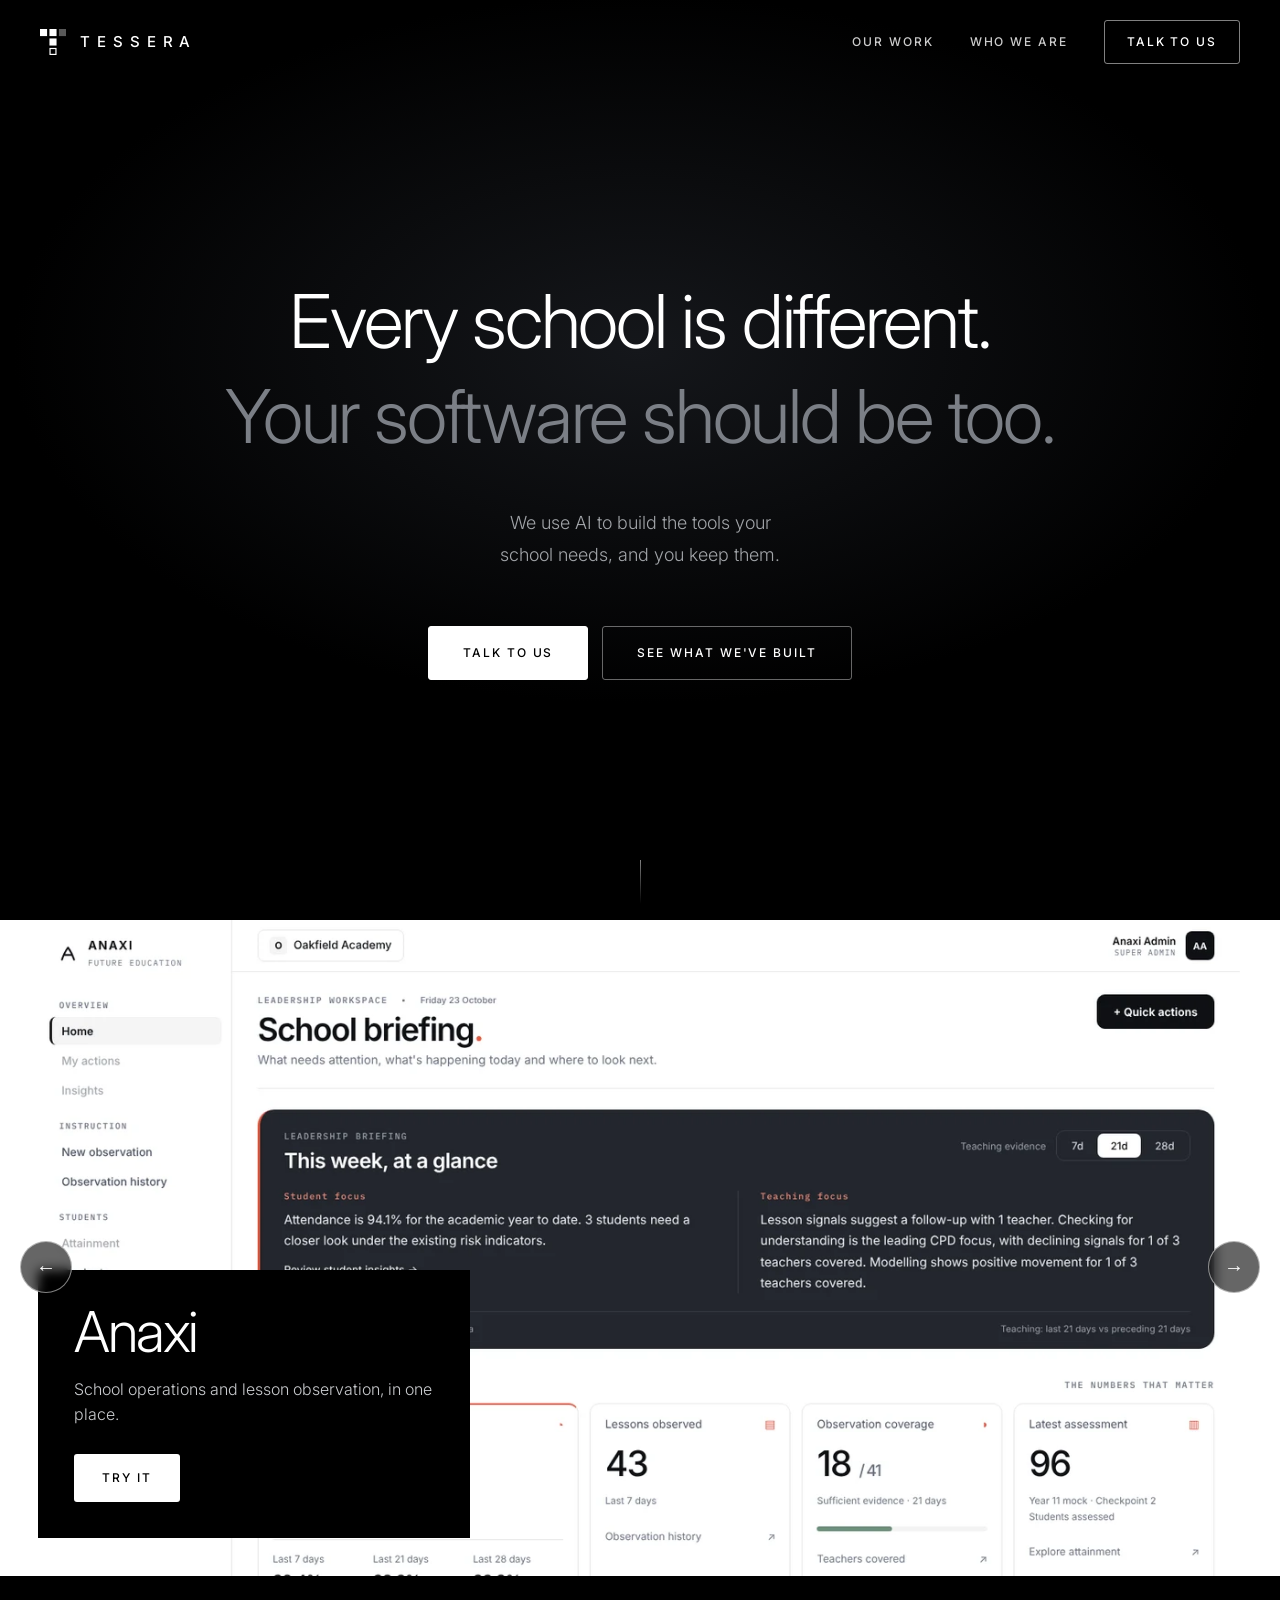
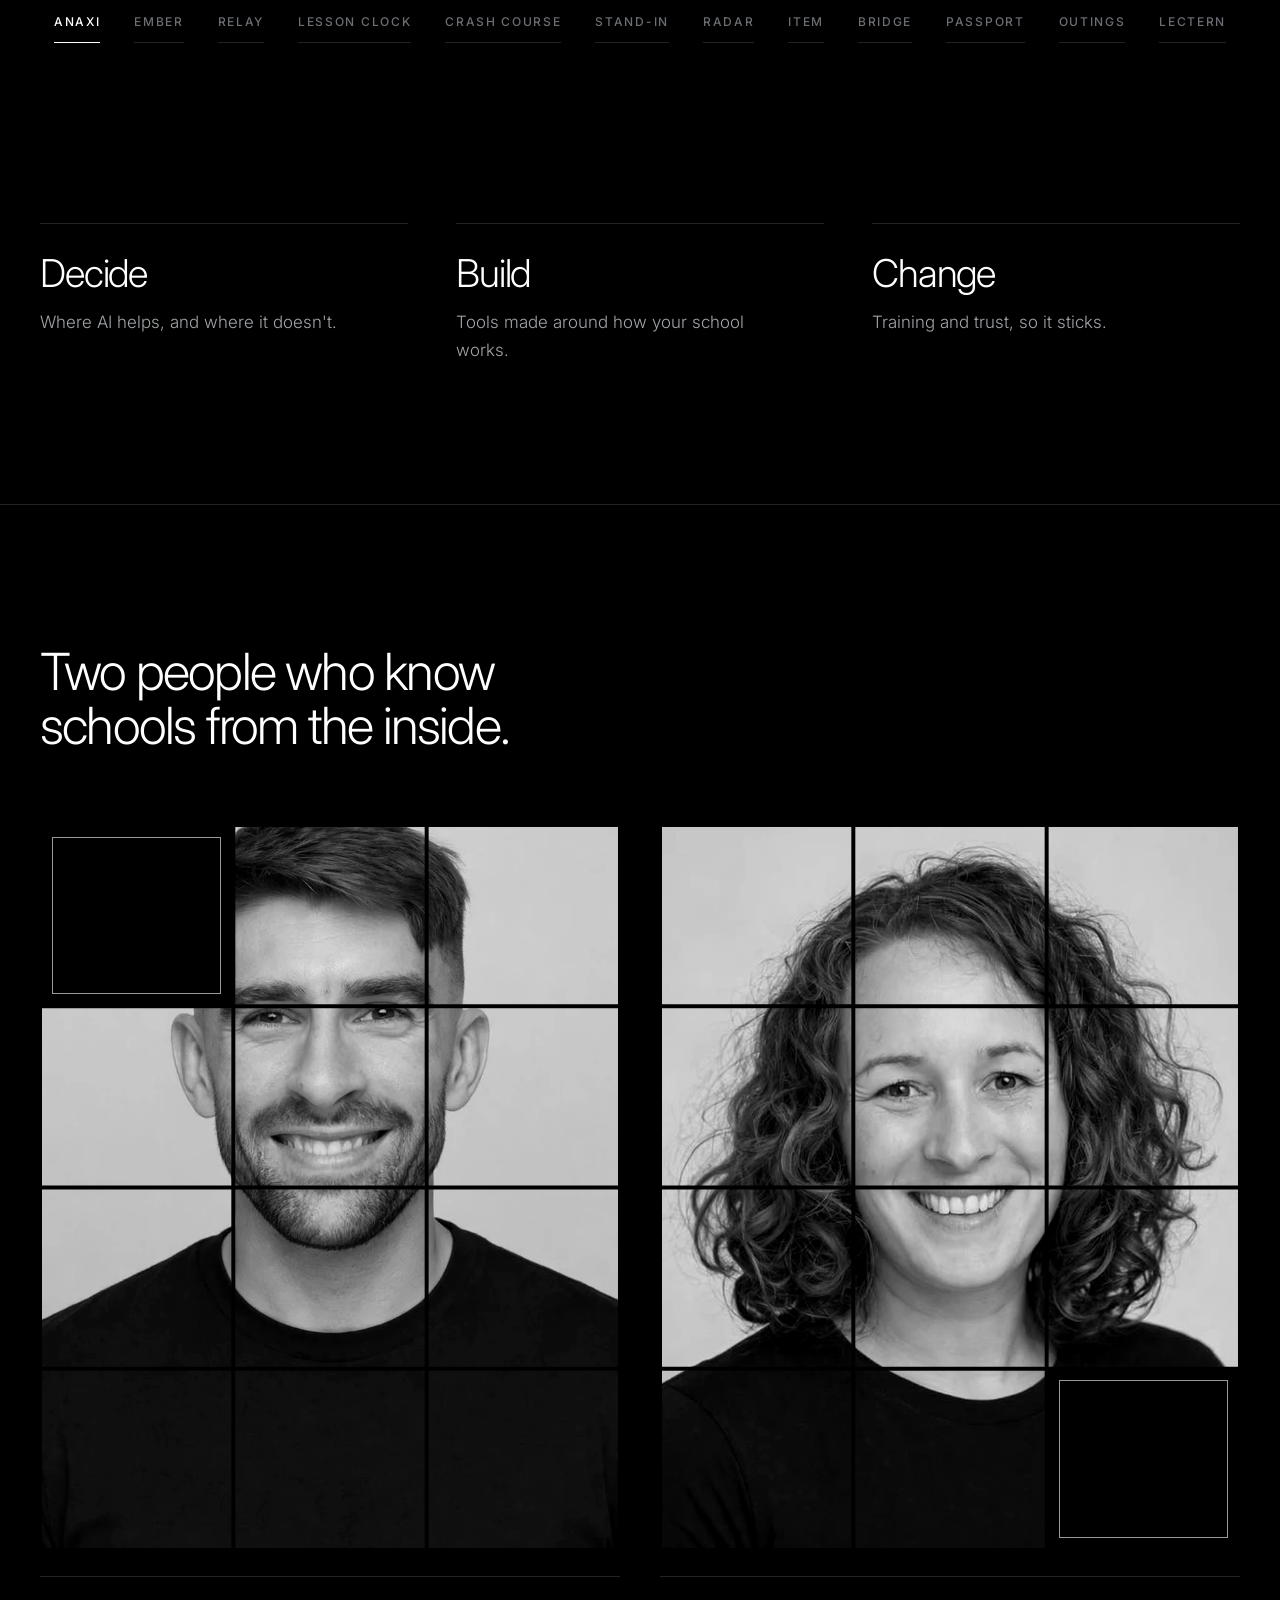
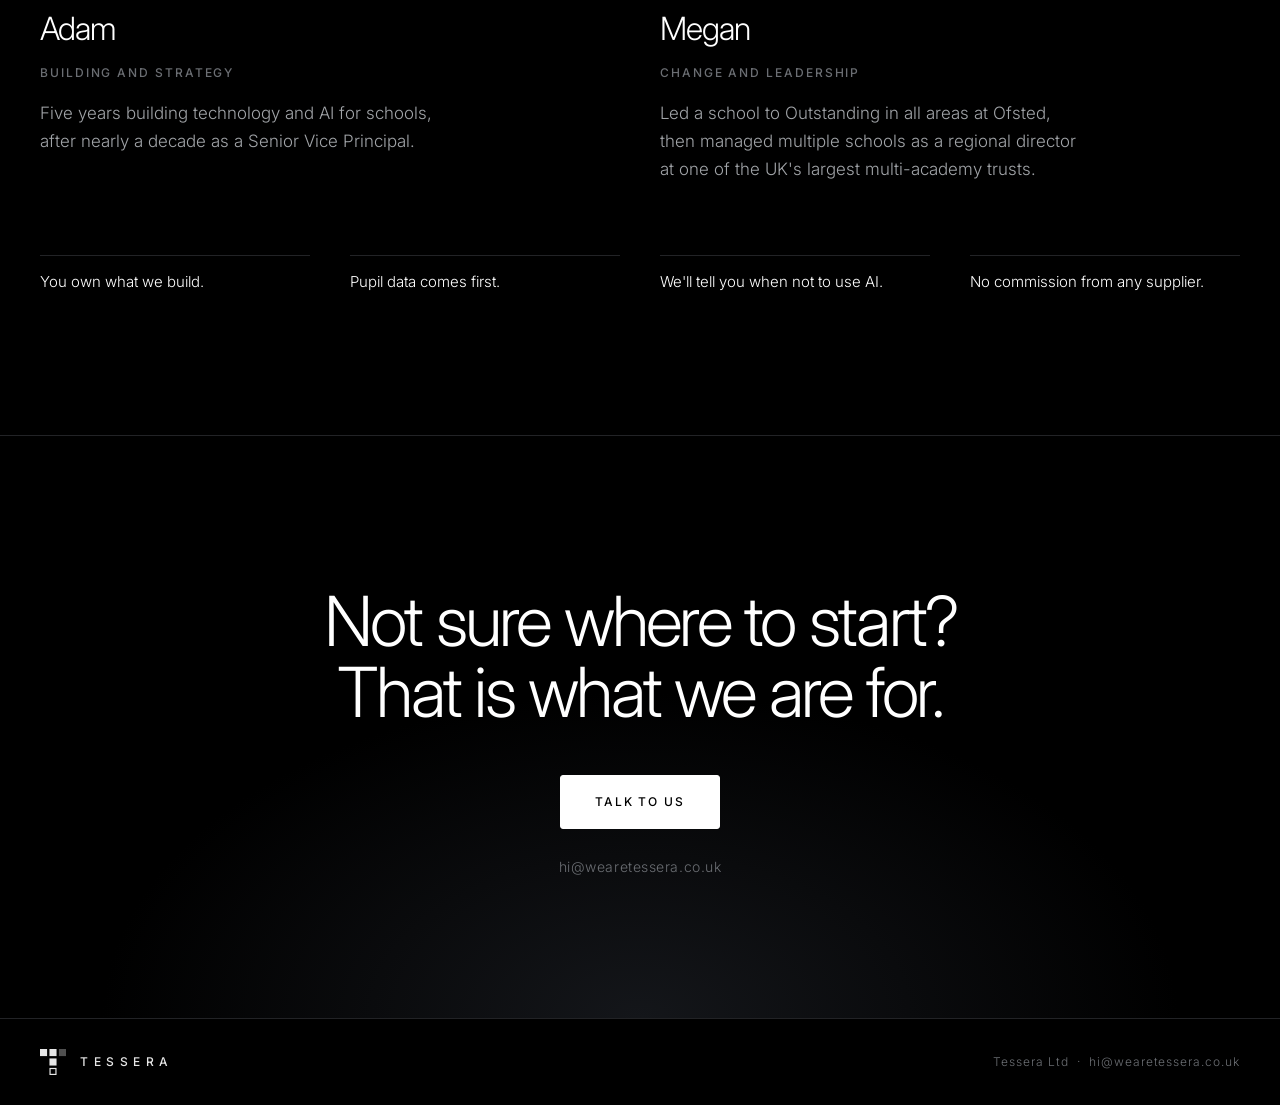
==== commit 6cdb193c: "Add founder portraits, restyle Bridge, Passport, Outings and Lectern in house style with own accents" ====
--- a/index.html
+++ b/index.html
@@ -69,13 +69,22 @@
 
 /* people */
 .people{border-top:1px solid var(--line);padding:140px 0}
-.people .wrap{display:grid;grid-template-columns:minmax(0,1fr) minmax(0,1.3fr);gap:80px}
-.people h2{font-size:clamp(32px,4vw,56px);line-height:1.05;letter-spacing:-.035em}
-.who>div{padding:0 0 34px;margin-bottom:34px;border-bottom:1px solid var(--line)}
-.who h3{font-size:24px;letter-spacing:-.02em;font-weight:400}
-.who .role{font-size:12px;font-weight:500;letter-spacing:.16em;text-transform:uppercase;color:var(--mute);margin-top:6px}
-.who p{margin-top:16px;color:var(--dim);max-width:520px}
-.pr4{display:grid;grid-template-columns:1fr 1fr;gap:14px 40px;color:#fff;font-size:15px}
+.people .wrap{display:block}
+.people h2{font-size:clamp(32px,4vw,56px);line-height:1.05;letter-spacing:-.035em;max-width:720px}
+.duo{display:grid;grid-template-columns:repeat(2,minmax(0,1fr));gap:40px;margin-top:72px}
+.pp{margin:0}
+.ph{position:relative;aspect-ratio:4/5;overflow:hidden;background:#111}
+.ph img{position:absolute;inset:0;width:100%;height:100%;object-fit:cover;filter:grayscale(1) contrast(1.05);transform:scale(1.04);transition:transform 1.2s cubic-bezier(.22,1,.36,1)}
+.ph:after{content:"";position:absolute;inset:0;pointer-events:none;background-image:linear-gradient(90deg,#000 4px,transparent 4px),linear-gradient(#000 4px,transparent 4px);background-size:33.3333% 100%,100% 25%;background-position:-2px 0,0 -2px;transition:opacity .9s ease}
+.ph .gap{position:absolute;left:calc((var(--c) - 1) * 33.3333%);top:calc((var(--r) - 1) * 25%);width:33.3333%;height:25%;background:#000;z-index:2;transition:opacity .9s ease}
+.ph .gap:after{content:"";position:absolute;inset:12px;border:1px solid rgba(255,255,255,.6)}
+.pp:hover .ph:after,.pp:hover .gap{opacity:0}.pp:hover .ph img{transform:scale(1)}
+.pp figcaption{padding-top:26px;border-top:1px solid var(--line);margin-top:26px}
+.pp h3{font-size:32px;letter-spacing:-.03em;font-weight:300;color:#fff}
+.pp .role{font-size:12px;font-weight:500;letter-spacing:.16em;text-transform:uppercase;color:var(--mute);margin-top:8px}
+.pp p{margin-top:16px;color:var(--dim);max-width:500px}
+.pr4{margin-top:72px}
+.pr4{display:grid;grid-template-columns:repeat(4,1fr);gap:14px 40px;color:#fff;font-size:15px}
 .pr4 span{padding-top:14px;border-top:1px solid var(--line)}
 
 /* contact */
@@ -95,7 +104,7 @@
 .slide .nm{font-size:36px}.slide .ds{font-size:15px}.slide .go{margin-top:6px;padding:12px 22px}
 .rail{flex-wrap:nowrap;justify-content:flex-start;overflow-x:auto;gap:26px;padding:18px 22px 0;scrollbar-width:none}.rail::-webkit-scrollbar{display:none}.thumb{white-space:nowrap}
 .what2{grid-template-columns:1fr;gap:30px;padding:80px 22px}
-.people{padding:80px 0}.people .wrap{grid-template-columns:1fr;gap:44px}.pr4{grid-template-columns:1fr}
+.people{padding:80px 0}.duo{grid-template-columns:1fr;gap:56px;margin-top:44px}.pr4{grid-template-columns:1fr;margin-top:48px}.ph:after{background-size:33.3333% 100%,100% 25%}
 .close{padding:100px 22px 90px}.foot .wrap{padding:26px 22px}
 }
 @media (prefers-reduced-motion:reduce){*,*::before,*::after{animation:none!important;transition:none!important}html{scroll-behavior:auto}.thumb{color:var(--dim)}}
@@ -176,14 +185,12 @@
 </div>
 
 <div class="people" id="people"><div class="wrap">
-<div><h2>Two people who know schools from the inside.</h2></div>
-<div>
-<div class="who">
-<div><h3>Adam</h3><div class="role">Building and strategy</div><p>Five years building technology and AI for schools, after nearly a decade as a Senior Vice Principal.</p></div>
-<div><h3>Megan</h3><div class="role">Change and leadership</div><p>Led a school to Outstanding in all areas at Ofsted, then managed multiple schools as a regional director at one of the UK's largest multi-academy trusts.</p></div>
+<h2>Two people who know schools from the inside.</h2>
+<div class="duo">
+<figure class="pp"><div class="ph"><img src="images/adam.webp" alt="Adam" loading="lazy"><i class="gap" style="--c:1;--r:1" aria-hidden="true"></i></div><figcaption><h3>Adam</h3><div class="role">Building and strategy</div><p>Five years building technology and AI for schools, after nearly a decade as a Senior Vice Principal.</p></figcaption></figure>
+<figure class="pp"><div class="ph"><img src="images/megan.webp" alt="Megan" loading="lazy"><i class="gap" style="--c:3;--r:4" aria-hidden="true"></i></div><figcaption><h3>Megan</h3><div class="role">Change and leadership</div><p>Led a school to Outstanding in all areas at Ofsted, then managed multiple schools as a regional director at one of the UK's largest multi-academy trusts.</p></figcaption></figure>
 </div>
 <div class="pr4"><span>You own what we build.</span><span>Pupil data comes first.</span><span>We'll tell you when not to use AI.</span><span>No commission from any supplier.</span></div>
-</div>
 </div></div>
 
 <div class="close" id="contact">
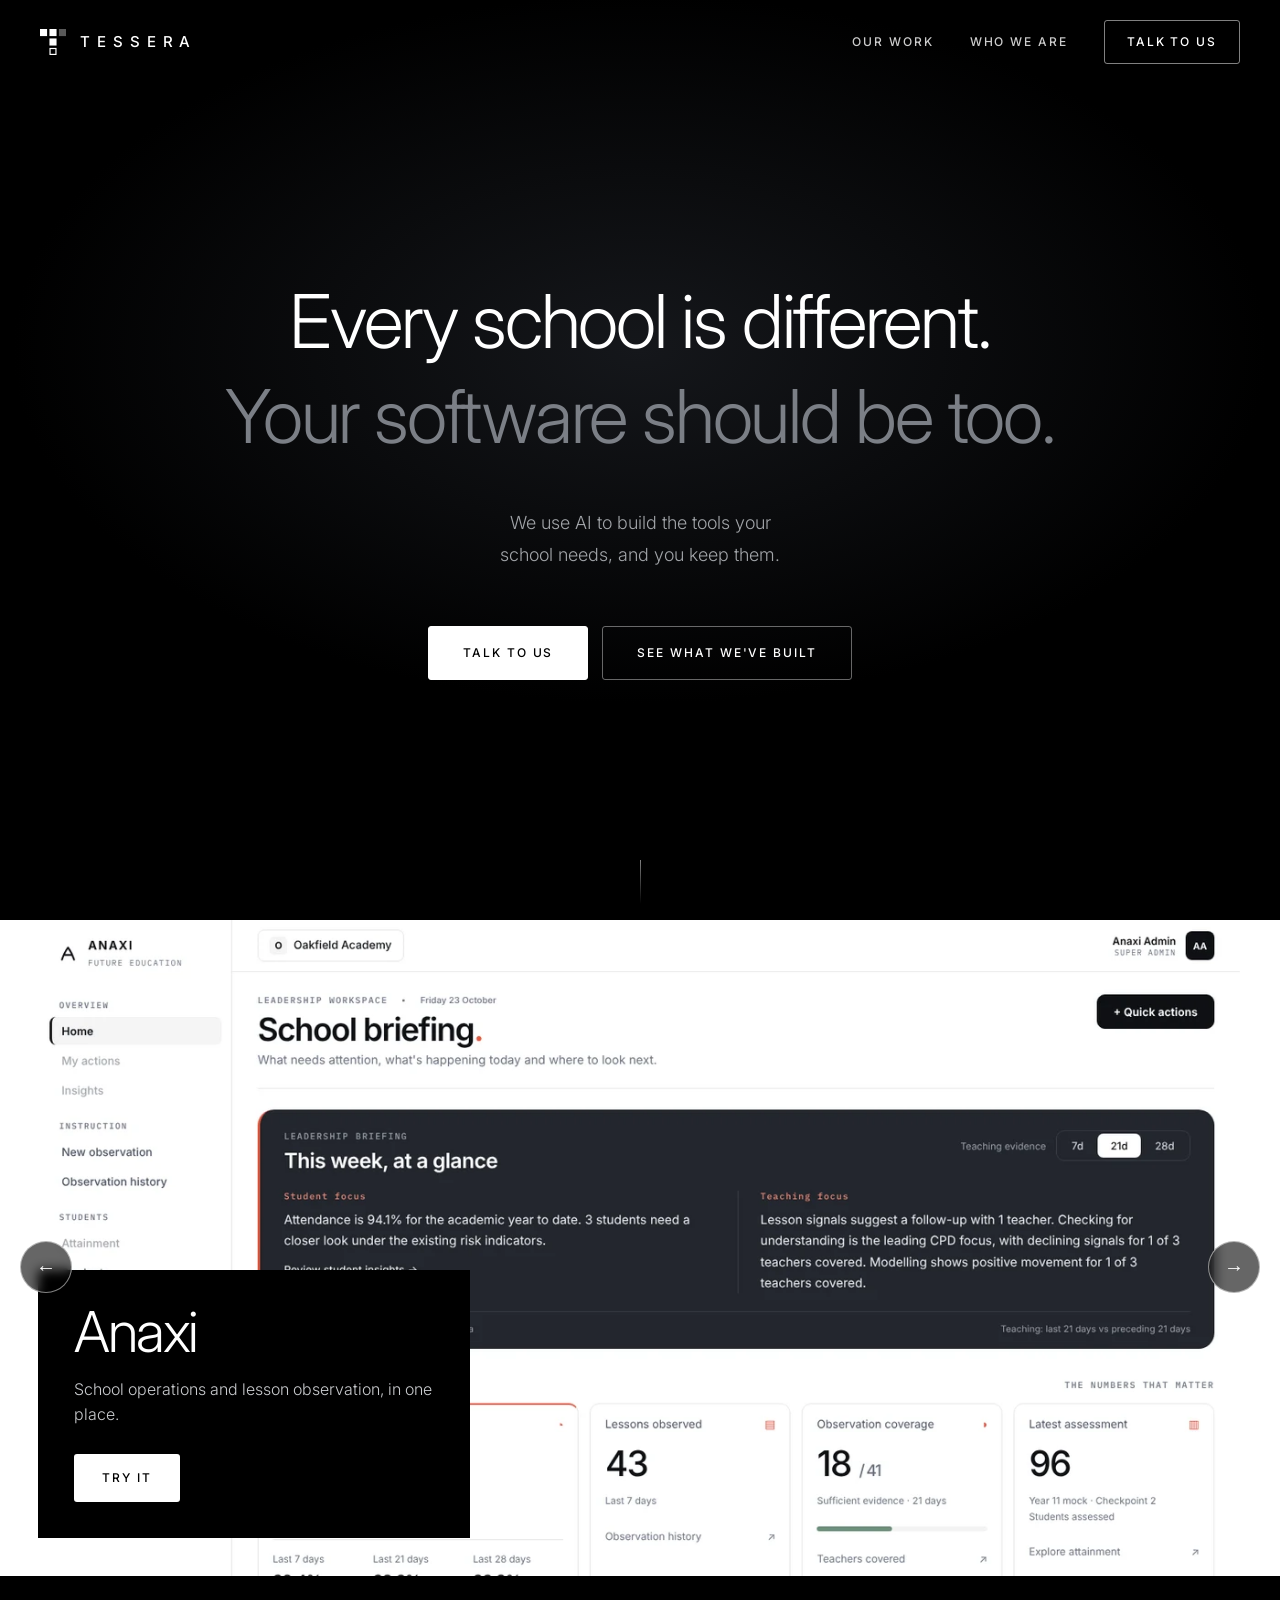
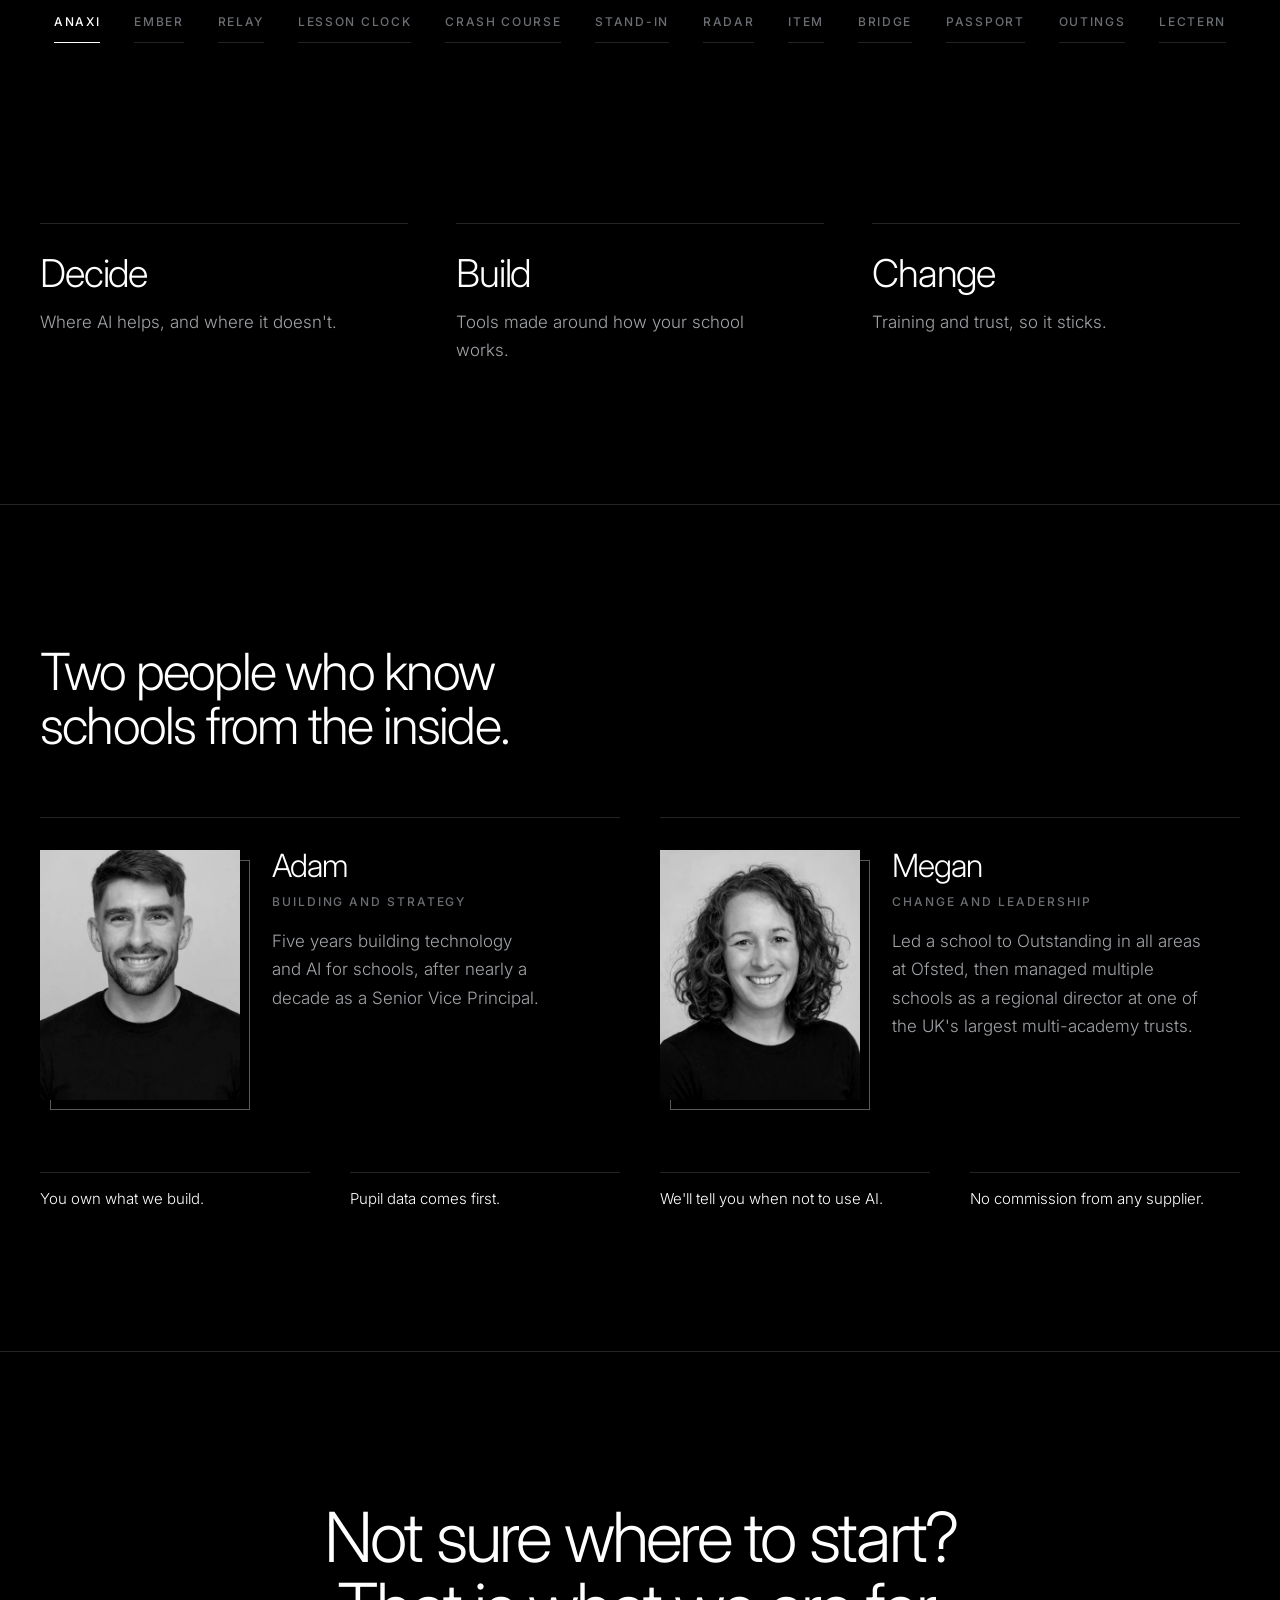
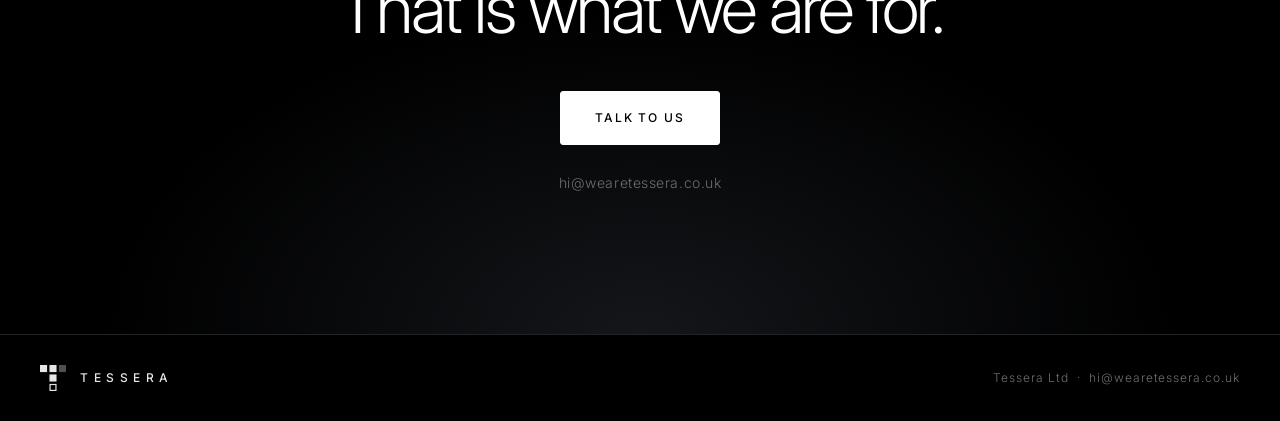
==== commit 7f5fed0a: "Compact founder portraits beside bios Co-Authored-By: Claude Opus 5.5 <noreply@anthropic.com> Claude" ====
--- a/index.html
+++ b/index.html
@@ -71,18 +71,16 @@
 .people{border-top:1px solid var(--line);padding:140px 0}
 .people .wrap{display:block}
 .people h2{font-size:clamp(32px,4vw,56px);line-height:1.05;letter-spacing:-.035em;max-width:720px}
-.duo{display:grid;grid-template-columns:repeat(2,minmax(0,1fr));gap:40px;margin-top:72px}
-.pp{margin:0}
-.ph{position:relative;aspect-ratio:4/5;overflow:hidden;background:#111}
-.ph img{position:absolute;inset:0;width:100%;height:100%;object-fit:cover;filter:grayscale(1) contrast(1.05);transform:scale(1.04);transition:transform 1.2s cubic-bezier(.22,1,.36,1)}
-.ph:after{content:"";position:absolute;inset:0;pointer-events:none;background-image:linear-gradient(90deg,#000 4px,transparent 4px),linear-gradient(#000 4px,transparent 4px);background-size:33.3333% 100%,100% 25%;background-position:-2px 0,0 -2px;transition:opacity .9s ease}
-.ph .gap{position:absolute;left:calc((var(--c) - 1) * 33.3333%);top:calc((var(--r) - 1) * 25%);width:33.3333%;height:25%;background:#000;z-index:2;transition:opacity .9s ease}
-.ph .gap:after{content:"";position:absolute;inset:12px;border:1px solid rgba(255,255,255,.6)}
-.pp:hover .ph:after,.pp:hover .gap{opacity:0}.pp:hover .ph img{transform:scale(1)}
-.pp figcaption{padding-top:26px;border-top:1px solid var(--line);margin-top:26px}
-.pp h3{font-size:32px;letter-spacing:-.03em;font-weight:300;color:#fff}
-.pp .role{font-size:12px;font-weight:500;letter-spacing:.16em;text-transform:uppercase;color:var(--mute);margin-top:8px}
-.pp p{margin-top:16px;color:var(--dim);max-width:500px}
+.duo{display:grid;grid-template-columns:repeat(2,minmax(0,1fr));gap:40px;margin-top:64px}
+.pp{margin:0;display:grid;grid-template-columns:200px minmax(0,1fr);gap:32px;align-items:start;padding-top:32px;border-top:1px solid var(--line)}
+.ph{position:relative;aspect-ratio:4/5;background:#111}
+.ph:before{content:"";position:absolute;inset:0;transform:translate(10px,10px);border:1px solid rgba(255,255,255,.35);z-index:0;transition:transform .5s cubic-bezier(.22,1,.36,1)}
+.ph img{position:relative;z-index:1;display:block;width:100%;height:100%;object-fit:cover;filter:grayscale(1) contrast(1.05)}
+.pp:hover .ph:before{transform:translate(0,0)}
+.pp figcaption{min-width:0}
+.pp h3{font-size:32px;letter-spacing:-.03em;font-weight:300;color:#fff;line-height:1}
+.pp .role{font-size:12px;font-weight:500;letter-spacing:.16em;text-transform:uppercase;color:var(--mute);margin-top:10px}
+.pp p{margin-top:16px;color:var(--dim);max-width:440px}
 .pr4{margin-top:72px}
 .pr4{display:grid;grid-template-columns:repeat(4,1fr);gap:14px 40px;color:#fff;font-size:15px}
 .pr4 span{padding-top:14px;border-top:1px solid var(--line)}
@@ -104,7 +102,7 @@
 .slide .nm{font-size:36px}.slide .ds{font-size:15px}.slide .go{margin-top:6px;padding:12px 22px}
 .rail{flex-wrap:nowrap;justify-content:flex-start;overflow-x:auto;gap:26px;padding:18px 22px 0;scrollbar-width:none}.rail::-webkit-scrollbar{display:none}.thumb{white-space:nowrap}
 .what2{grid-template-columns:1fr;gap:30px;padding:80px 22px}
-.people{padding:80px 0}.duo{grid-template-columns:1fr;gap:56px;margin-top:44px}.pr4{grid-template-columns:1fr;margin-top:48px}.ph:after{background-size:33.3333% 100%,100% 25%}
+.people{padding:80px 0}.duo{grid-template-columns:1fr;gap:28px;margin-top:40px}.pp{grid-template-columns:112px minmax(0,1fr);gap:20px;padding-top:24px}.pp h3{font-size:26px}.pp p{font-size:15px;margin-top:12px}.ph:before{transform:translate(6px,6px)}.pr4{grid-template-columns:1fr;margin-top:48px}
 .close{padding:100px 22px 90px}.foot .wrap{padding:26px 22px}
 }
 @media (prefers-reduced-motion:reduce){*,*::before,*::after{animation:none!important;transition:none!important}html{scroll-behavior:auto}.thumb{color:var(--dim)}}
@@ -187,8 +185,8 @@
 <div class="people" id="people"><div class="wrap">
 <h2>Two people who know schools from the inside.</h2>
 <div class="duo">
-<figure class="pp"><div class="ph"><img src="images/adam.webp" alt="Adam" loading="lazy"><i class="gap" style="--c:1;--r:1" aria-hidden="true"></i></div><figcaption><h3>Adam</h3><div class="role">Building and strategy</div><p>Five years building technology and AI for schools, after nearly a decade as a Senior Vice Principal.</p></figcaption></figure>
-<figure class="pp"><div class="ph"><img src="images/megan.webp" alt="Megan" loading="lazy"><i class="gap" style="--c:3;--r:4" aria-hidden="true"></i></div><figcaption><h3>Megan</h3><div class="role">Change and leadership</div><p>Led a school to Outstanding in all areas at Ofsted, then managed multiple schools as a regional director at one of the UK's largest multi-academy trusts.</p></figcaption></figure>
+<figure class="pp"><div class="ph"><img src="images/adam.webp" alt="Adam" loading="lazy"></div><figcaption><h3>Adam</h3><div class="role">Building and strategy</div><p>Five years building technology and AI for schools, after nearly a decade as a Senior Vice Principal.</p></figcaption></figure>
+<figure class="pp"><div class="ph"><img src="images/megan.webp" alt="Megan" loading="lazy"></div><figcaption><h3>Megan</h3><div class="role">Change and leadership</div><p>Led a school to Outstanding in all areas at Ofsted, then managed multiple schools as a regional director at one of the UK's largest multi-academy trusts.</p></figcaption></figure>
 </div>
 <div class="pr4"><span>You own what we build.</span><span>Pupil data comes first.</span><span>We'll tell you when not to use AI.</span><span>No commission from any supplier.</span></div>
 </div></div>
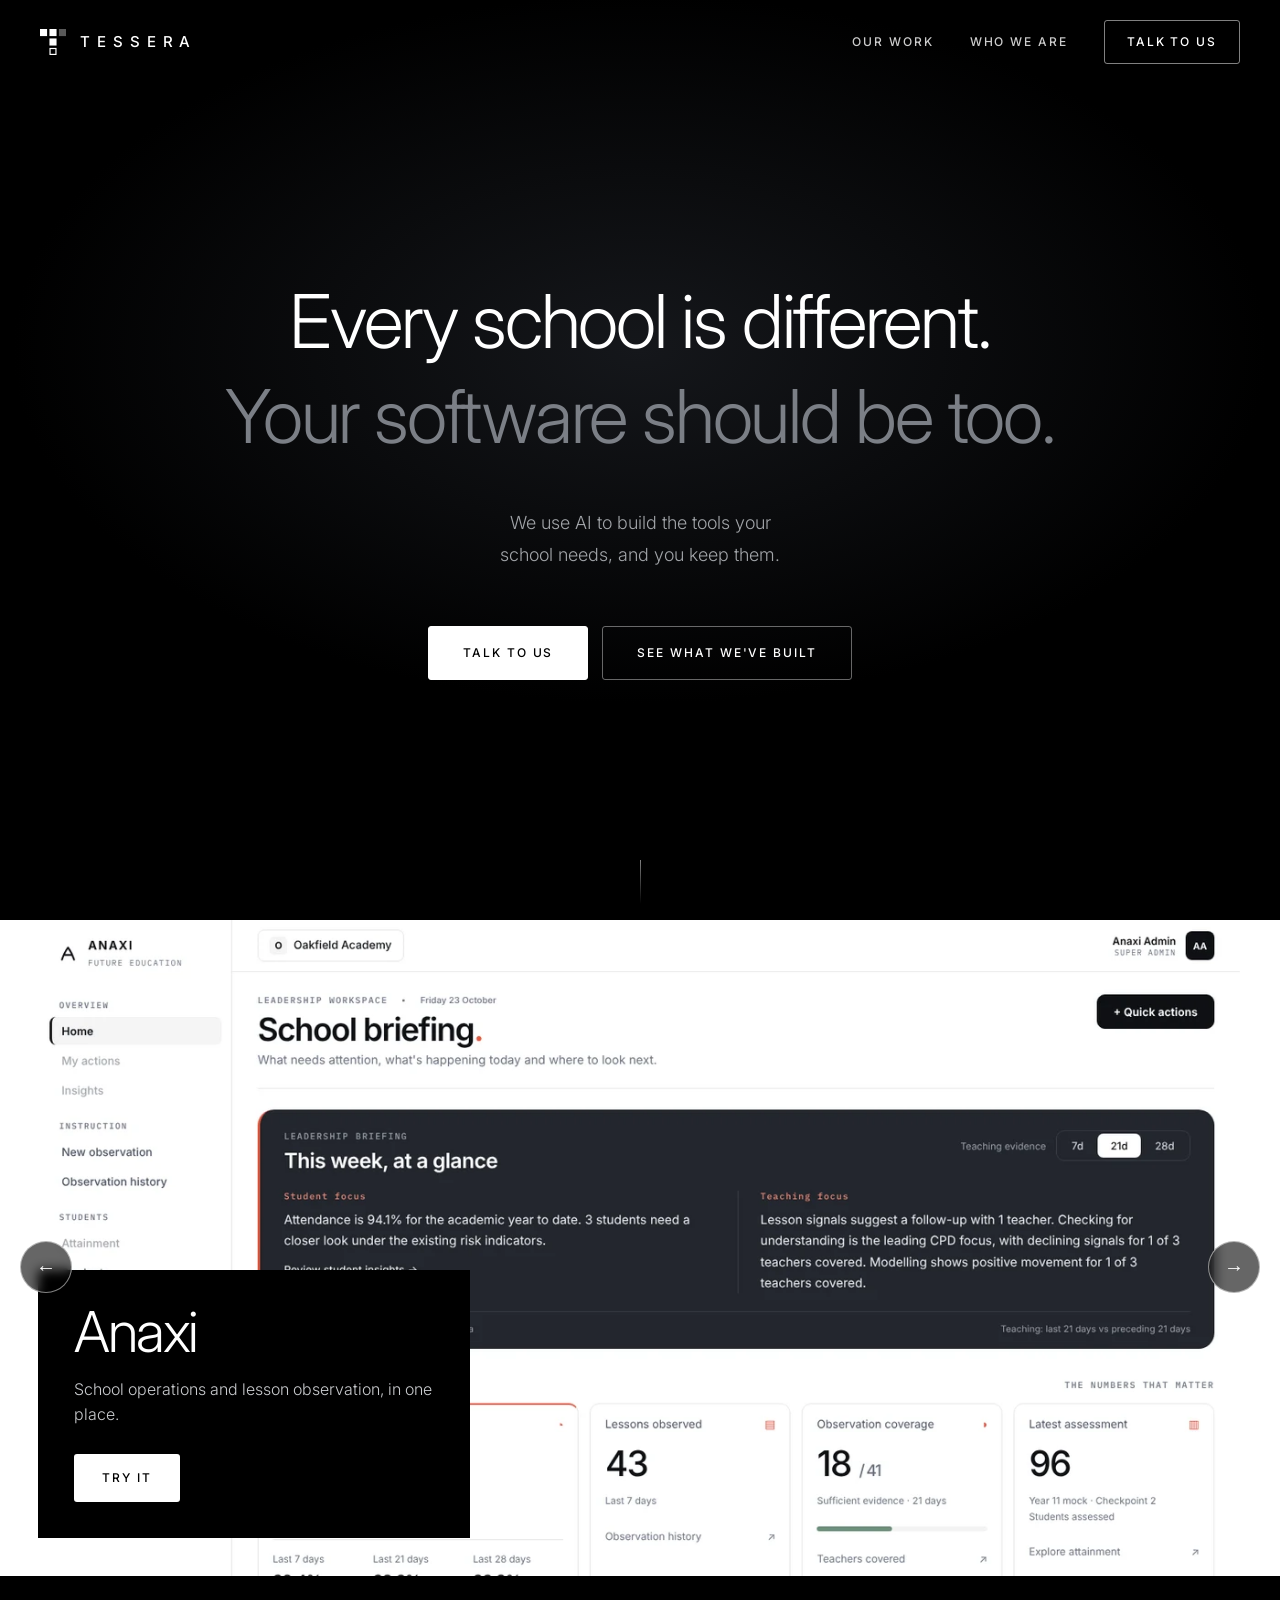
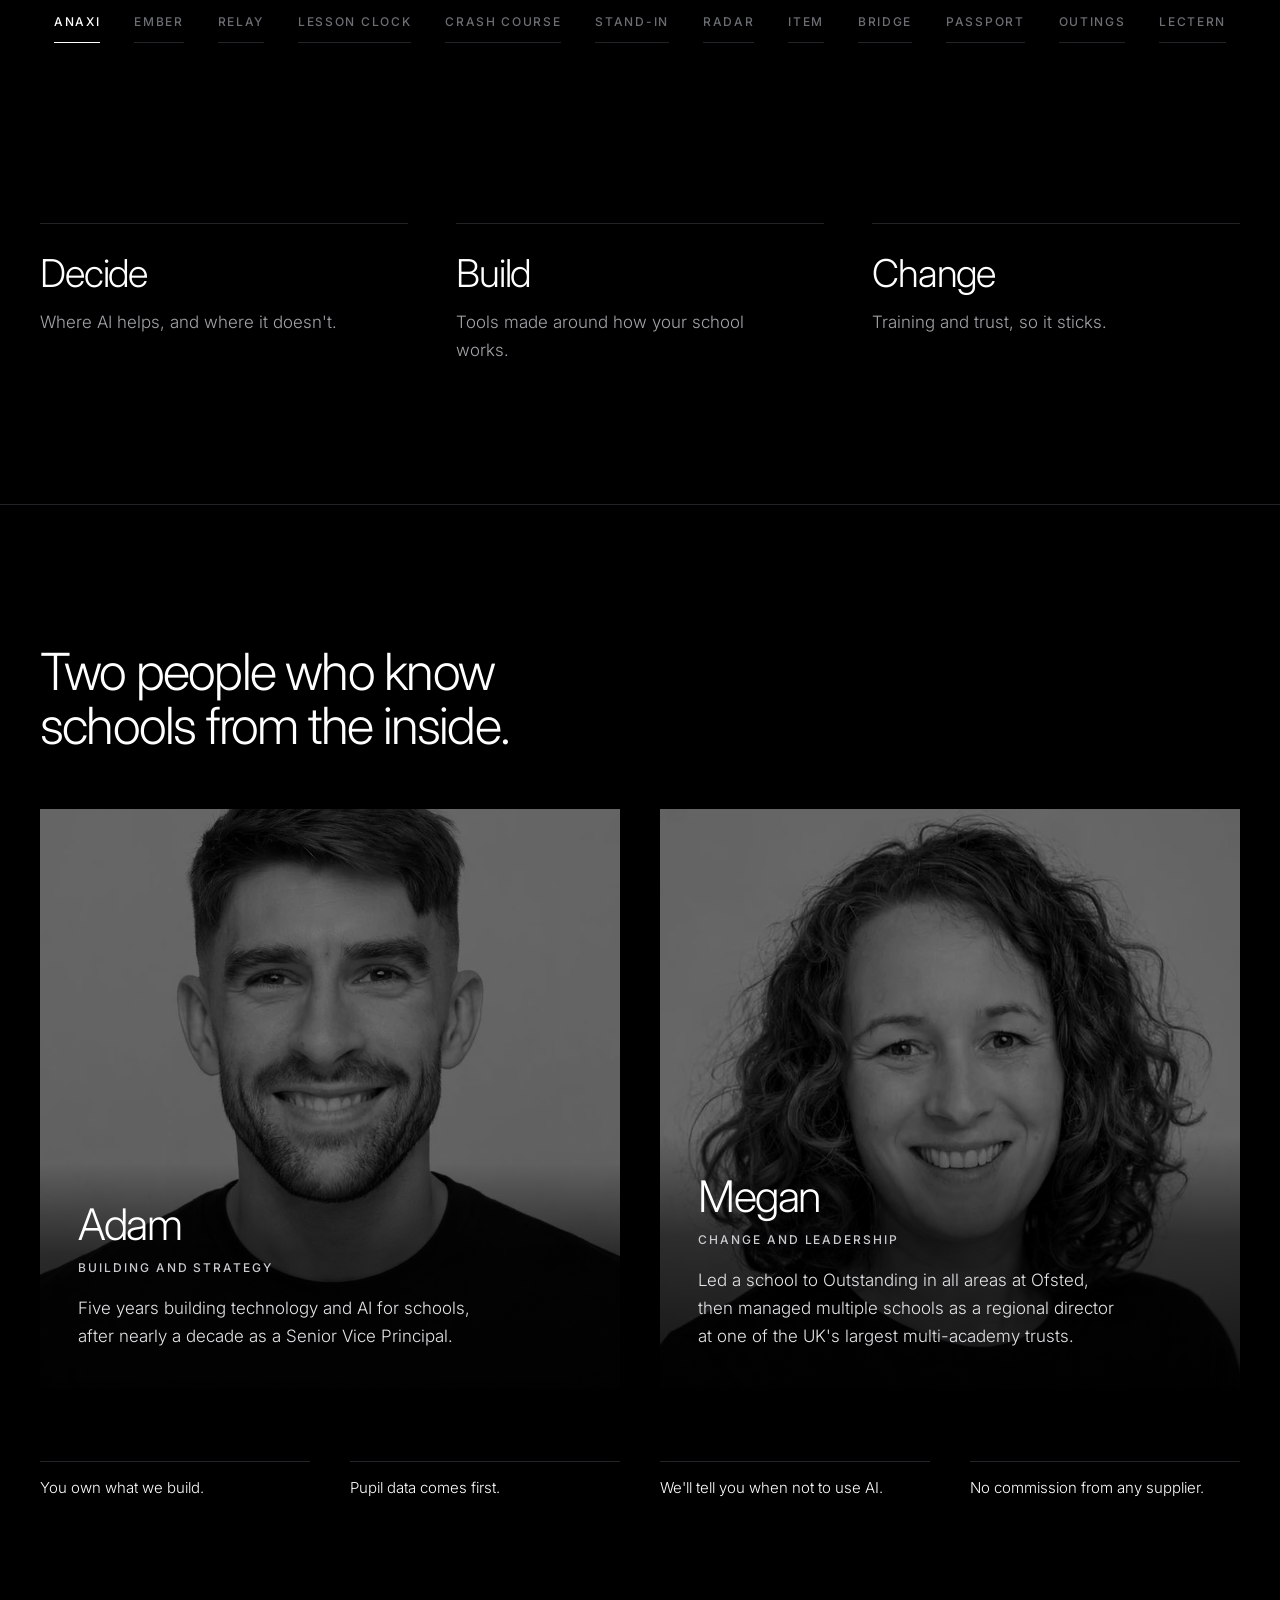
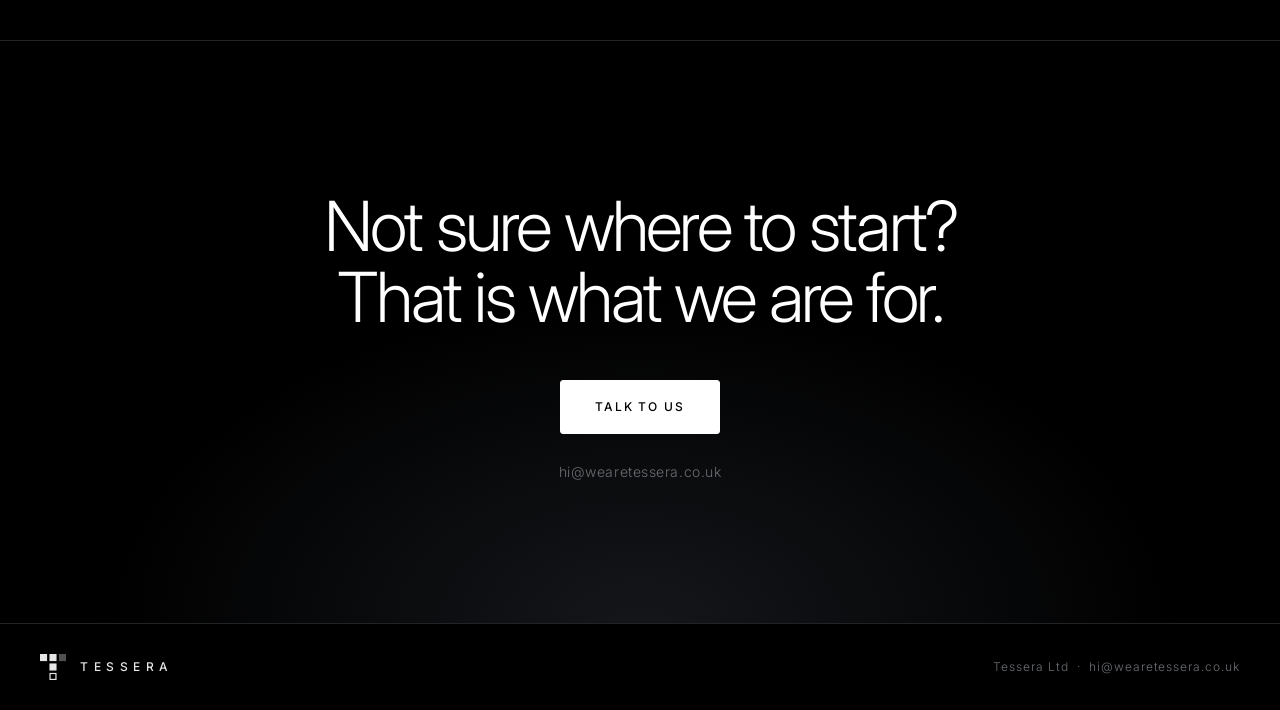
==== commit babaaef7: "Portraits: tile grid assembles on scroll, image darkens and bio slides over it Co-Authored-By: Claud" ====
--- a/index.html
+++ b/index.html
@@ -14,7 +14,7 @@
 body{margin:0;background:#000}
 a{color:inherit}
 :focus-visible{outline:1px solid #fff;outline-offset:4px}
-.page{background:var(--bg);color:var(--dim);font-family:var(--sans);font-weight:300;font-size:17px;line-height:1.65;overflow:hidden;-webkit-font-smoothing:antialiased}
+.page{background:var(--bg);color:var(--dim);font-family:var(--sans);font-weight:300;font-size:17px;line-height:1.65;overflow:clip;-webkit-font-smoothing:antialiased}
 h1,h2,h3,p{margin:0;font-weight:300;color:var(--fg);text-wrap:balance}
 .wrap{max-width:1320px;margin:0 auto;padding:0 40px}
 
@@ -71,18 +71,27 @@
 .people{border-top:1px solid var(--line);padding:140px 0}
 .people .wrap{display:block}
 .people h2{font-size:clamp(32px,4vw,56px);line-height:1.05;letter-spacing:-.035em;max-width:720px}
-.duo{display:grid;grid-template-columns:repeat(2,minmax(0,1fr));gap:40px;margin-top:64px}
-.pp{margin:0;display:grid;grid-template-columns:200px minmax(0,1fr);gap:32px;align-items:start;padding-top:32px;border-top:1px solid var(--line)}
-.ph{position:relative;aspect-ratio:4/5;background:#111}
-.ph:before{content:"";position:absolute;inset:0;transform:translate(10px,10px);border:1px solid rgba(255,255,255,.35);z-index:0;transition:transform .5s cubic-bezier(.22,1,.36,1)}
-.ph img{position:relative;z-index:1;display:block;width:100%;height:100%;object-fit:cover;filter:grayscale(1) contrast(1.05)}
-.pp:hover .ph:before{transform:translate(0,0)}
-.pp figcaption{min-width:0}
-.pp h3{font-size:32px;letter-spacing:-.03em;font-weight:300;color:#fff;line-height:1}
-.pp .role{font-size:12px;font-weight:500;letter-spacing:.16em;text-transform:uppercase;color:var(--mute);margin-top:10px}
-.pp p{margin-top:16px;color:var(--dim);max-width:440px}
-.pr4{margin-top:72px}
-.pr4{display:grid;grid-template-columns:repeat(4,1fr);gap:14px 40px;color:#fff;font-size:15px}
+.duo{display:grid;grid-template-columns:repeat(2,minmax(0,1fr));gap:40px;margin-top:56px}
+.pp{margin:0;position:relative;view-timeline-name:--pp}
+.ph{position:relative;aspect-ratio:1/1;overflow:hidden;background:#111}
+.ph img{position:absolute;inset:0;width:100%;height:100%;object-fit:cover;object-position:50% 20%;filter:grayscale(1) contrast(1.05) brightness(.5);transform:scale(1)}
+.ph:after{content:"";position:absolute;inset:0;pointer-events:none;background-image:linear-gradient(90deg,#000 4px,transparent 4px),linear-gradient(#000 4px,transparent 4px);background-size:33.3333% 100%,100% 33.3333%;background-position:-2px 0,0 -2px;opacity:0}
+.ph .gap{position:absolute;left:calc((var(--c) - 1) * 33.3333%);top:calc((var(--r) - 1) * 33.3333%);width:33.3333%;height:33.3333%;background:#000;z-index:2;opacity:0}
+.ph .gap:after{content:"";position:absolute;inset:12px;border:1px solid rgba(255,255,255,.6)}
+.pp figcaption{position:absolute;left:0;right:0;bottom:0;z-index:3;padding:40px clamp(24px,3vw,44px) clamp(28px,3vw,44px);background:linear-gradient(rgba(0,0,0,0),rgba(0,0,0,.55) 40%,rgba(0,0,0,.8))}
+.pp h3{font-size:clamp(32px,3.4vw,48px);letter-spacing:-.035em;font-weight:300;color:#fff;line-height:1}
+.pp .role{font-size:12px;font-weight:500;letter-spacing:.16em;text-transform:uppercase;color:#C9CBCE;margin-top:12px}
+.pp p{margin-top:16px;color:#E4E5E7;max-width:460px}
+@supports (animation-timeline:view()){
+@media (prefers-reduced-motion:no-preference){
+.ph img{animation:ppimg linear both;animation-timeline:--pp;animation-range:entry 0% entry 100%}
+.ph:after,.ph .gap{animation:ppgrid linear both;animation-timeline:--pp;animation-range:entry 0% entry 100%}
+.pp figcaption{animation:ppcap linear both;animation-timeline:--pp;animation-range:entry 0% entry 100%}
+@keyframes ppimg{0%,30%{filter:grayscale(1) contrast(1.05) brightness(1);transform:scale(1.06)}100%{filter:grayscale(1) contrast(1.05) brightness(.5);transform:scale(1)}}
+@keyframes ppgrid{0%,30%{opacity:1}70%,100%{opacity:0}}
+@keyframes ppcap{0%,45%{transform:translateY(60px);opacity:0}100%{transform:none;opacity:1}}
+}}
+.pr4{margin-top:72px;display:grid;grid-template-columns:repeat(4,1fr);gap:14px 40px;color:#fff;font-size:15px}
 .pr4 span{padding-top:14px;border-top:1px solid var(--line)}
 
 /* contact */
@@ -102,7 +111,7 @@
 .slide .nm{font-size:36px}.slide .ds{font-size:15px}.slide .go{margin-top:6px;padding:12px 22px}
 .rail{flex-wrap:nowrap;justify-content:flex-start;overflow-x:auto;gap:26px;padding:18px 22px 0;scrollbar-width:none}.rail::-webkit-scrollbar{display:none}.thumb{white-space:nowrap}
 .what2{grid-template-columns:1fr;gap:30px;padding:80px 22px}
-.people{padding:80px 0}.duo{grid-template-columns:1fr;gap:28px;margin-top:40px}.pp{grid-template-columns:112px minmax(0,1fr);gap:20px;padding-top:24px}.pp h3{font-size:26px}.pp p{font-size:15px;margin-top:12px}.ph:before{transform:translate(6px,6px)}.pr4{grid-template-columns:1fr;margin-top:48px}
+.people{padding:80px 0}.duo{grid-template-columns:1fr;gap:56px;margin-top:44px}.pr4{grid-template-columns:1fr;margin-top:48px}.ph{aspect-ratio:4/5}.ph:after{background-size:33.3333% 100%,100% 25%}.ph .gap{top:calc((var(--r) - 1) * 25%);height:25%}.pp figcaption{padding:28px 22px 24px}.pp h3{font-size:30px}.pp p{font-size:15px;margin-top:12px;line-height:1.6}.pp .role{margin-top:10px}
 .close{padding:100px 22px 90px}.foot .wrap{padding:26px 22px}
 }
 @media (prefers-reduced-motion:reduce){*,*::before,*::after{animation:none!important;transition:none!important}html{scroll-behavior:auto}.thumb{color:var(--dim)}}
@@ -185,8 +194,8 @@
 <div class="people" id="people"><div class="wrap">
 <h2>Two people who know schools from the inside.</h2>
 <div class="duo">
-<figure class="pp"><div class="ph"><img src="images/adam.webp" alt="Adam" loading="lazy"></div><figcaption><h3>Adam</h3><div class="role">Building and strategy</div><p>Five years building technology and AI for schools, after nearly a decade as a Senior Vice Principal.</p></figcaption></figure>
-<figure class="pp"><div class="ph"><img src="images/megan.webp" alt="Megan" loading="lazy"></div><figcaption><h3>Megan</h3><div class="role">Change and leadership</div><p>Led a school to Outstanding in all areas at Ofsted, then managed multiple schools as a regional director at one of the UK's largest multi-academy trusts.</p></figcaption></figure>
+<figure class="pp"><div class="ph"><img src="images/adam.webp" alt="Adam" loading="lazy"><i class="gap" style="--c:1;--r:1" aria-hidden="true"></i></div><figcaption><h3>Adam</h3><div class="role">Building and strategy</div><p>Five years building technology and AI for schools, after nearly a decade as a Senior Vice Principal.</p></figcaption></figure>
+<figure class="pp"><div class="ph"><img src="images/megan.webp" alt="Megan" loading="lazy"><i class="gap" style="--c:3;--r:1" aria-hidden="true"></i></div><figcaption><h3>Megan</h3><div class="role">Change and leadership</div><p>Led a school to Outstanding in all areas at Ofsted, then managed multiple schools as a regional director at one of the UK's largest multi-academy trusts.</p></figcaption></figure>
 </div>
 <div class="pr4"><span>You own what we build.</span><span>Pupil data comes first.</span><span>We'll tell you when not to use AI.</span><span>No commission from any supplier.</span></div>
 </div></div>
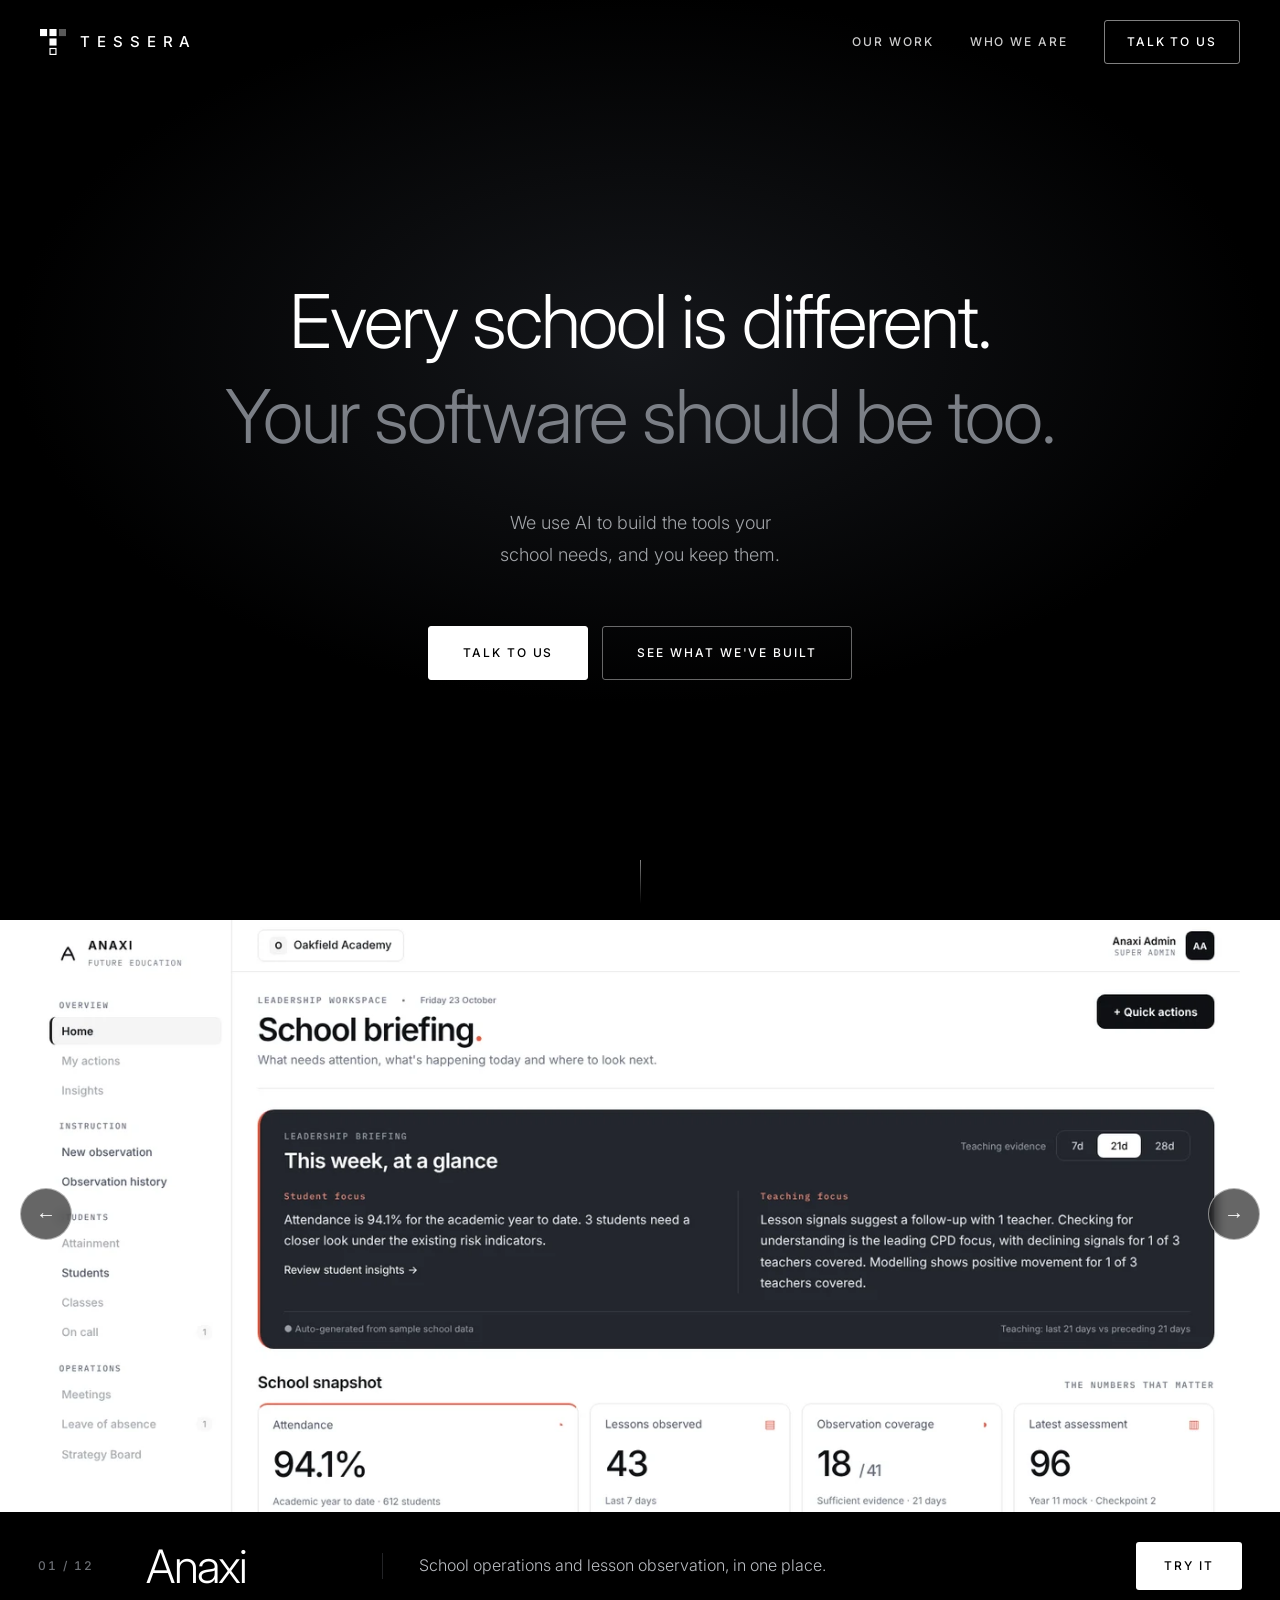
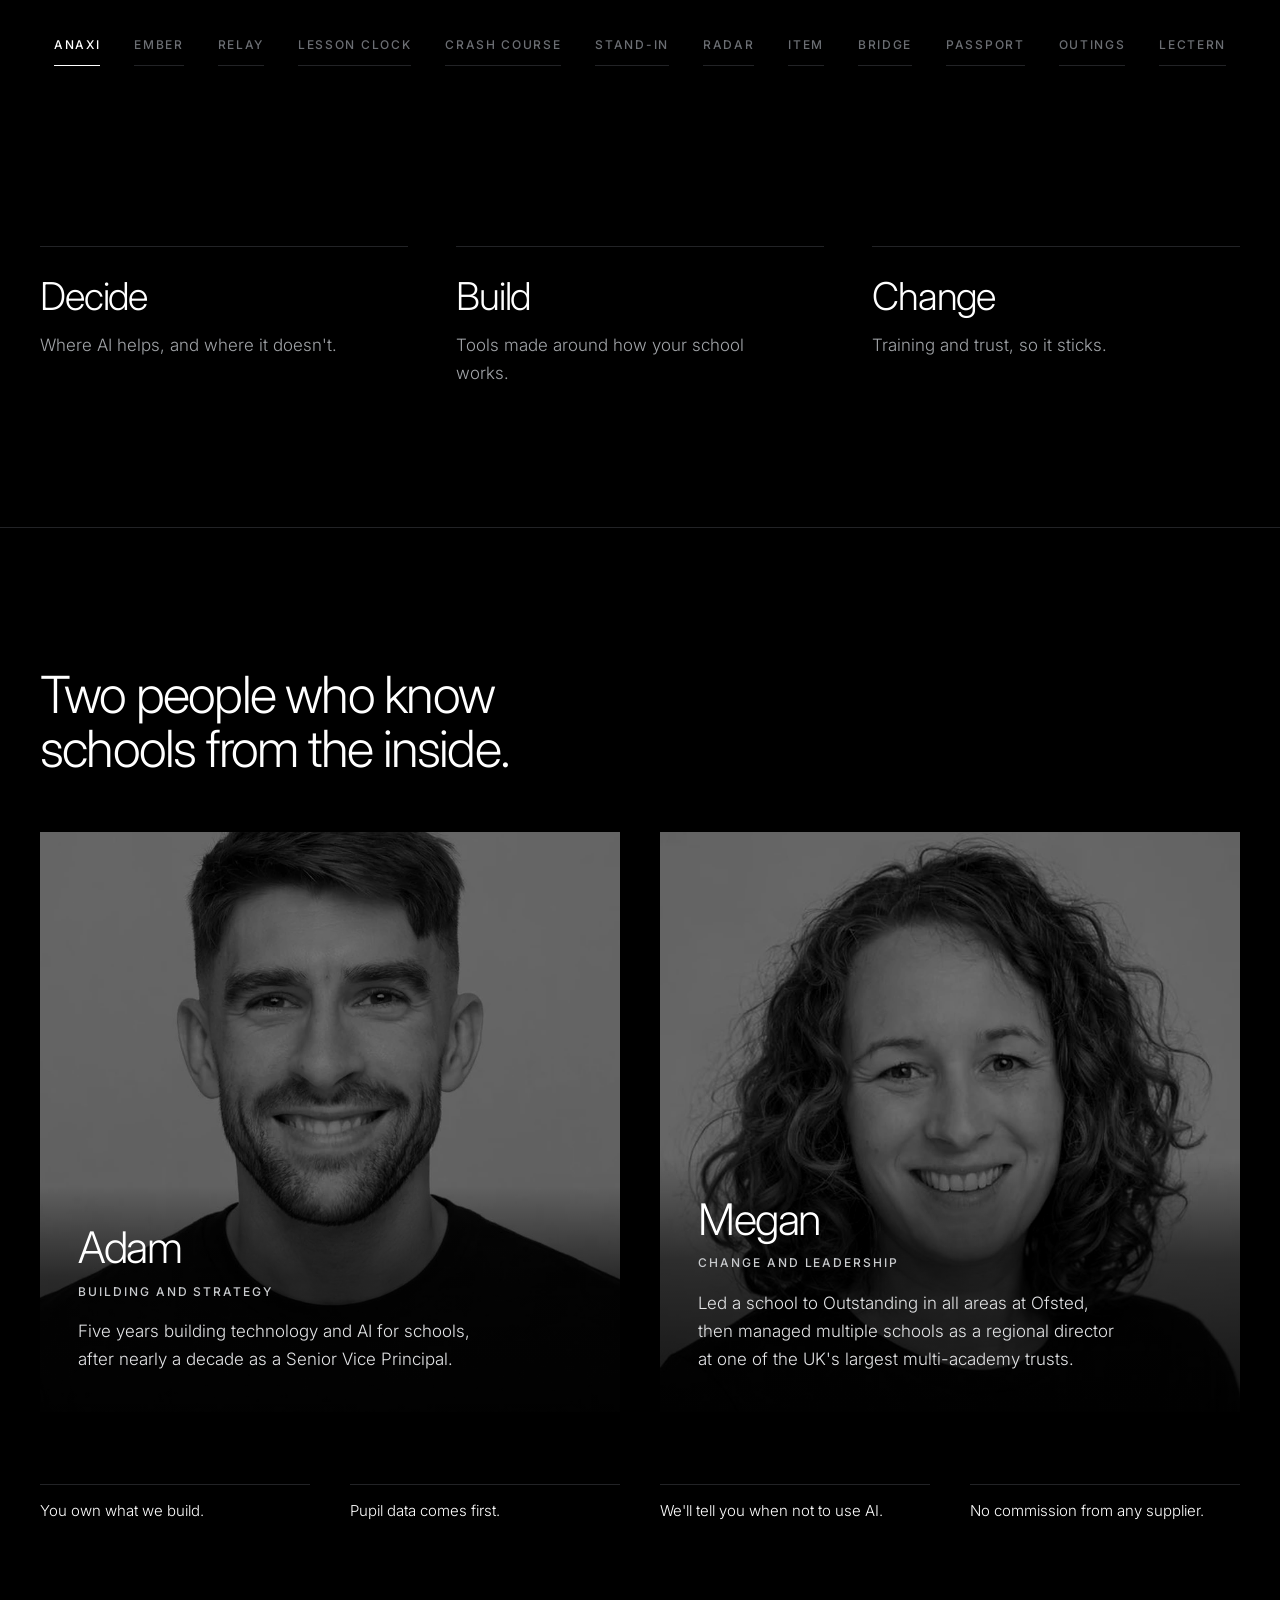
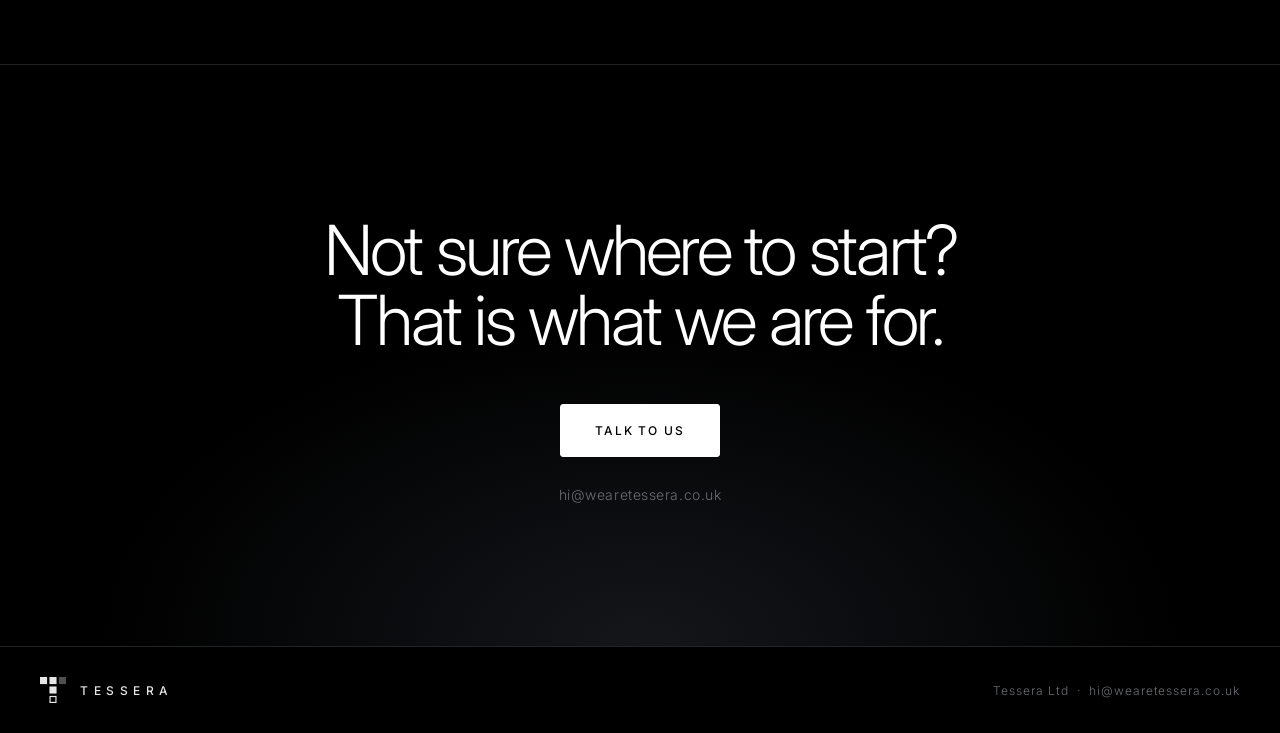
==== commit 707beabb: "Showroom: move app name and description out of the screenshot into a caption bar Co-Authored-By: Cla" ====
--- a/index.html
+++ b/index.html
@@ -42,22 +42,22 @@
 
 /* showroom */
 .show{padding:0 0 40px}
-.stage{position:relative;display:flex;aspect-ratio:16/8.2;background:#000;overflow-x:auto;overflow-y:hidden;scroll-snap-type:x mandatory;scrollbar-width:none;overscroll-behavior-x:contain;-webkit-overflow-scrolling:touch}.stage::-webkit-scrollbar{display:none}.stage.drag{scroll-snap-type:none;cursor:grabbing}
+.stage{position:relative;display:flex;align-items:stretch;background:#000;overflow-x:auto;overflow-y:hidden;scroll-snap-type:x mandatory;scrollbar-width:none;overscroll-behavior-x:contain;-webkit-overflow-scrolling:touch}.stage::-webkit-scrollbar{display:none}.stage.drag{scroll-snap-type:none;cursor:grabbing}
 @keyframes slide{0%{opacity:0;z-index:2;pointer-events:none}2%{opacity:1;z-index:2;pointer-events:auto}2.1%{opacity:1;z-index:1}9.8%{opacity:1;z-index:1;pointer-events:auto}9.81%{opacity:0;z-index:0;pointer-events:none}100%{opacity:0;z-index:0;pointer-events:none}}
 @keyframes thumb{0%{color:#6B6E73;border-color:#222326}2%{color:#fff;border-color:#fff}8.2%{color:#fff;border-color:#fff}9.6%{color:#6B6E73;border-color:#222326}100%{color:#6B6E73;border-color:#222326}}
-.slide{position:relative;flex:0 0 100%;height:100%;scroll-snap-align:start;scroll-snap-stop:always;display:block;text-decoration:none;color:var(--dim);-webkit-user-drag:none;user-select:none}
-.slide .shot{position:absolute;inset:0;display:block;background:#0B0B0C;pointer-events:none}
+.slide{position:relative;flex:0 0 100%;scroll-snap-align:start;scroll-snap-stop:always;display:flex;flex-direction:column;text-decoration:none;color:var(--dim);-webkit-user-drag:none;user-select:none}
+.slide .shot{position:relative;display:block;aspect-ratio:16/7.4;background:#0B0B0C;pointer-events:none;overflow:hidden}
 .slide .shot img{position:absolute;inset:0;width:100%;height:100%;object-fit:cover;object-position:top left}
-.slide .info{position:absolute;left:clamp(24px,3vw,48px);bottom:clamp(24px,3vw,48px);max-width:360px;background:#000;padding:34px 36px 36px;display:flex;flex-direction:column;gap:16px}
-.slide .nm{font-size:clamp(34px,4.4vw,64px);line-height:1;letter-spacing:-.04em;color:#fff;font-weight:300}
-.slide .ds{font-size:16px;line-height:1.6;color:#C9CBCE}
-.slide .go{align-self:flex-start;margin-top:10px;font-size:12px;font-weight:500;letter-spacing:.16em;text-transform:uppercase;color:#000;background:#fff;padding:14px 28px;border-radius:3px;transition:background .2s,color .2s}
+.slide .info{display:grid;grid-template-columns:72px minmax(200px,auto) minmax(0,1fr) auto;align-items:center;gap:36px;padding:30px clamp(24px,3vw,48px) 6px}
+.slide .nm{font-size:clamp(32px,3.6vw,52px);line-height:1;letter-spacing:-.04em;color:#fff;font-weight:300}.slide .ix{font:500 12px var(--sans);letter-spacing:.16em;color:var(--mute);font-variant-numeric:tabular-nums}
+.slide .ds{font-size:16px;line-height:1.6;color:#B9BCC1;max-width:560px;border-left:1px solid var(--line);padding-left:36px}
+.slide .go{justify-self:end;font-size:12px;font-weight:500;letter-spacing:.16em;text-transform:uppercase;color:#000;background:#fff;padding:14px 28px;border-radius:3px;white-space:nowrap;transition:background .2s,color .2s}
 .slide:hover .go,.slide:focus-visible .go{background:#000;color:#fff;box-shadow:inset 0 0 0 1px #fff}
 .rail{display:flex;flex-wrap:wrap;justify-content:center;gap:6px 34px;padding:26px 40px 0}
 .thumb{display:block;text-decoration:none;font-size:12px;font-weight:500;letter-spacing:.14em;text-transform:uppercase;color:var(--mute);padding:10px 0;border-bottom:1px solid var(--line);transition:color .25s,border-color .25s}
 .thumb.on{color:#fff;border-color:#fff}
 .show{position:relative}
-.arr{position:absolute;top:calc(50% - 60px);z-index:3;width:52px;height:52px;border-radius:50%;border:1px solid rgba(255,255,255,.5);background:rgba(0,0,0,.6);color:#fff;font-size:20px;cursor:pointer;backdrop-filter:blur(6px);transition:background .2s,color .2s}.arr:hover{background:#fff;color:#000}.arr.pv{left:20px}.arr.nx{right:20px}
+.arr{position:absolute;top:calc(23vw - 26px);z-index:3;width:52px;height:52px;border-radius:50%;border:1px solid rgba(255,255,255,.5);background:rgba(0,0,0,.6);color:#fff;font-size:20px;cursor:pointer;backdrop-filter:blur(6px);transition:background .2s,color .2s}.arr:hover{background:#fff;color:#000}.arr.pv{left:20px}.arr.nx{right:20px}
 .thumb img{display:none}
 .thumb:hover{color:#fff}
 
@@ -106,9 +106,9 @@
 @media (max-width:900px){
 .wrap{padding:0 22px}.nav .wrap{height:68px}.links{gap:0}.links a:not(.cta){display:none}.brand{letter-spacing:.34em;font-size:13px}
 .hero2{min-height:0;padding:130px 22px 80px}.hero2 h1{font-size:clamp(34px,9.8vw,54px);line-height:1.18}.lede2{font-size:16px;margin-top:34px}.acts{margin-top:40px}
-.stage{aspect-ratio:auto;height:calc(62vw + 210px)}.arr{display:none}
-.slide .shot{inset:0 0 auto 0;height:62vw}.slide .info{left:0;right:0;bottom:0;max-width:none;padding:24px 22px;top:62vw;justify-content:flex-start;gap:10px}
-.slide .nm{font-size:36px}.slide .ds{font-size:15px}.slide .go{margin-top:6px;padding:12px 22px}
+.arr{display:none}
+.slide .shot{aspect-ratio:16/10}.slide .info{grid-template-columns:auto 1fr;gap:10px 14px;padding:22px 22px 4px;align-items:baseline}.slide .ds{grid-column:1/-1;border:0!important;padding:0!important}.slide .go{grid-column:1/-1;justify-self:start;margin-top:6px}
+.slide .nm{font-size:34px}.slide .ds{font-size:15px}.slide .go{padding:12px 22px}
 .rail{flex-wrap:nowrap;justify-content:flex-start;overflow-x:auto;gap:26px;padding:18px 22px 0;scrollbar-width:none}.rail::-webkit-scrollbar{display:none}.thumb{white-space:nowrap}
 .what2{grid-template-columns:1fr;gap:30px;padding:80px 22px}
 .people{padding:80px 0}.duo{grid-template-columns:1fr;gap:56px;margin-top:44px}.pr4{grid-template-columns:1fr;margin-top:48px}.ph{aspect-ratio:4/5}.ph:after{background-size:33.3333% 100%,100% 25%}.ph .gap{top:calc((var(--r) - 1) * 25%);height:25%}.pp figcaption{padding:28px 22px 24px}.pp h3{font-size:30px}.pp p{font-size:15px;margin-top:12px;line-height:1.6}.pp .role{margin-top:10px}
@@ -156,18 +156,18 @@
 
 <div class="show" id="built">
 <div class="stage" aria-label="Apps we have built">
-<a class="slide" style="--i:0" href="prototypes/anaxi.html" data-src="prototypes/anaxi.html" data-note="Try Quick actions and the evidence periods." data-p="anaxi" data-name="Anaxi" aria-label="Try Anaxi"><span class="shot"><img src="images/anaxi.webp" alt="Anaxi screenshot"></span><span class="info"><span class="nm">Anaxi</span><span class="ds">School operations and lesson observation, in one place.</span><span class="go">Try it</span></span></a>
-<a class="slide" style="--i:1" href="prototypes/ember.html" data-src="prototypes/ember.html" data-note="Select a pupil to see what they think." data-p="ember" data-name="Ember" aria-label="Try Ember"><span class="shot"><img src="images/ember.webp" alt="Ember screenshot"></span><span class="info"><span class="nm">Ember</span><span class="ds">Build and deliver lessons across subjects, spot pupils' misconceptions as they happen, and act on them.</span><span class="go">Try it</span></span></a>
-<a class="slide" style="--i:2" href="prototypes/relay.html" data-src="prototypes/relay.html" data-note="Paste a transcript to analyse it." data-p="relay" data-name="Relay" aria-label="Try Relay"><span class="shot"><img src="images/relay.webp" alt="Relay screenshot"></span><span class="info"><span class="nm">Relay</span><span class="ds">Measures teacher talk in the classroom and coaches sharper questions, clearer explanations and tighter language.</span><span class="go">Try it</span></span></a>
-<a class="slide" style="--i:3" href="prototypes/lessonclock.html" data-src="prototypes/lessonclock.html" data-note="Drag the clock through the day." data-p="lessonclock" data-name="Lesson Clock" aria-label="Try Lesson Clock"><span class="shot"><img src="images/lessonclock.webp" alt="Lesson Clock screenshot"></span><span class="info"><span class="nm">Lesson Clock</span><span class="ds">Tells teachers what is happening when across the school day, and where they need to be right now.</span><span class="go">Try it</span></span></a>
-<a class="slide" style="--i:4" href="prototypes/crashcourse/index.html" data-src="prototypes/crashcourse/index.html" data-note="Pick a lesson to start." data-p="crashcourse" data-name="Crash Course" aria-label="Try Crash Course"><span class="shot"><img src="images/crashcourse.webp" alt="Crash Course screenshot"></span><span class="info"><span class="nm">Crash Course</span><span class="ds">A multi-subject learning tool: interactive lessons with 3D models and mastery-based practice.</span><span class="go">Try it</span></span></a>
-<a class="slide" style="--i:5" href="prototypes/standin.html" data-src="prototypes/standin.html" data-note="Mark staff absent and fill the gaps." data-p="standin" data-name="Stand-in" aria-label="Try Stand-in"><span class="shot"><img src="images/standin.webp" alt="Stand-in screenshot"></span><span class="info"><span class="nm">Stand-in</span><span class="ds">Finds cover for absent staff in seconds, and shares it out fairly.</span><span class="go">Try it</span></span></a>
-<a class="slide" style="--i:6" href="prototypes/radar.html" data-src="prototypes/radar.html" data-note="Import your own CSV." data-p="radar" data-name="Radar" aria-label="Try Radar"><span class="shot"><img src="images/radar.webp" alt="Radar screenshot"></span><span class="info"><span class="nm">Radar</span><span class="ds">Spots attendance patterns early, before a pupil becomes persistently absent.</span><span class="go">Try it</span></span></a>
-<a class="slide" style="--i:7" href="prototypes/item.html" data-src="prototypes/item.html" data-note="Import your own marks." data-p="item" data-name="Item" aria-label="Try Item"><span class="shot"><img src="images/item.webp" alt="Item screenshot"></span><span class="info"><span class="nm">Item</span><span class="ds">Turns mock exam marks into a question-by-question picture of what to reteach.</span><span class="go">Try it</span></span></a>
-<a class="slide" style="--i:8" href="prototypes/bridge.html" data-src="prototypes/bridge.html" data-note="Switch language and give consent." data-p="bridge" data-name="Bridge" aria-label="Try Bridge"><span class="shot"><img src="images/bridge.webp" alt="Bridge screenshot"></span><span class="info"><span class="nm">Bridge</span><span class="ds">Sends letters to every family in their own language, and shows who has read, consented and paid.</span><span class="go">Try it</span></span></a>
-<a class="slide" style="--i:9" href="prototypes/passport.html" data-src="prototypes/passport.html" data-note="Choose a pupil and mark it read." data-p="passport" data-name="Passport" aria-label="Try Passport"><span class="shot"><img src="images/passport.webp" alt="Passport screenshot"></span><span class="info"><span class="nm">Passport</span><span class="ds">One page per pupil that tells every teacher how to teach them, and who has read it.</span><span class="go">Try it</span></span></a>
-<a class="slide" style="--i:10" href="prototypes/outings.html" data-src="prototypes/outings.html" data-note="Chase consents and send for approval." data-p="outings" data-name="Outings" aria-label="Try Outings"><span class="shot"><img src="images/outings.webp" alt="Outings screenshot"></span><span class="info"><span class="nm">Outings</span><span class="ds">Plans a school trip from consent and payment to risk assessment and sign-off.</span><span class="go">Try it</span></span></a>
-<a class="slide" style="--i:11" href="prototypes/lectern.html" data-src="prototypes/lectern.html" data-note="Edit a figure and the report rewrites." data-p="lectern" data-name="Lectern" aria-label="Try Lectern"><span class="shot"><img src="images/lectern.webp" alt="Lectern screenshot"></span><span class="info"><span class="nm">Lectern</span><span class="ds">Builds the headteacher's report to governors from the school's own figures.</span><span class="go">Try it</span></span></a>
+<a class="slide" style="--i:0" href="prototypes/anaxi.html" data-src="prototypes/anaxi.html" data-note="Try Quick actions and the evidence periods." data-p="anaxi" data-name="Anaxi" aria-label="Try Anaxi"><span class="shot"><img src="images/anaxi.webp" alt="Anaxi screenshot"></span><span class="info"><span class="ix">01 / 12</span><span class="nm">Anaxi</span><span class="ds">School operations and lesson observation, in one place.</span><span class="go">Try it</span></span></a>
+<a class="slide" style="--i:1" href="prototypes/ember.html" data-src="prototypes/ember.html" data-note="Select a pupil to see what they think." data-p="ember" data-name="Ember" aria-label="Try Ember"><span class="shot"><img src="images/ember.webp" alt="Ember screenshot"></span><span class="info"><span class="ix">02 / 12</span><span class="nm">Ember</span><span class="ds">Build and deliver lessons across subjects, spot pupils' misconceptions as they happen, and act on them.</span><span class="go">Try it</span></span></a>
+<a class="slide" style="--i:2" href="prototypes/relay.html" data-src="prototypes/relay.html" data-note="Paste a transcript to analyse it." data-p="relay" data-name="Relay" aria-label="Try Relay"><span class="shot"><img src="images/relay.webp" alt="Relay screenshot"></span><span class="info"><span class="ix">03 / 12</span><span class="nm">Relay</span><span class="ds">Measures teacher talk in the classroom and coaches sharper questions, clearer explanations and tighter language.</span><span class="go">Try it</span></span></a>
+<a class="slide" style="--i:3" href="prototypes/lessonclock.html" data-src="prototypes/lessonclock.html" data-note="Drag the clock through the day." data-p="lessonclock" data-name="Lesson Clock" aria-label="Try Lesson Clock"><span class="shot"><img src="images/lessonclock.webp" alt="Lesson Clock screenshot"></span><span class="info"><span class="ix">04 / 12</span><span class="nm">Lesson Clock</span><span class="ds">Tells teachers what is happening when across the school day, and where they need to be right now.</span><span class="go">Try it</span></span></a>
+<a class="slide" style="--i:4" href="prototypes/crashcourse/index.html" data-src="prototypes/crashcourse/index.html" data-note="Pick a lesson to start." data-p="crashcourse" data-name="Crash Course" aria-label="Try Crash Course"><span class="shot"><img src="images/crashcourse.webp" alt="Crash Course screenshot"></span><span class="info"><span class="ix">05 / 12</span><span class="nm">Crash Course</span><span class="ds">A multi-subject learning tool: interactive lessons with 3D models and mastery-based practice.</span><span class="go">Try it</span></span></a>
+<a class="slide" style="--i:5" href="prototypes/standin.html" data-src="prototypes/standin.html" data-note="Mark staff absent and fill the gaps." data-p="standin" data-name="Stand-in" aria-label="Try Stand-in"><span class="shot"><img src="images/standin.webp" alt="Stand-in screenshot"></span><span class="info"><span class="ix">06 / 12</span><span class="nm">Stand-in</span><span class="ds">Finds cover for absent staff in seconds, and shares it out fairly.</span><span class="go">Try it</span></span></a>
+<a class="slide" style="--i:6" href="prototypes/radar.html" data-src="prototypes/radar.html" data-note="Import your own CSV." data-p="radar" data-name="Radar" aria-label="Try Radar"><span class="shot"><img src="images/radar.webp" alt="Radar screenshot"></span><span class="info"><span class="ix">07 / 12</span><span class="nm">Radar</span><span class="ds">Spots attendance patterns early, before a pupil becomes persistently absent.</span><span class="go">Try it</span></span></a>
+<a class="slide" style="--i:7" href="prototypes/item.html" data-src="prototypes/item.html" data-note="Import your own marks." data-p="item" data-name="Item" aria-label="Try Item"><span class="shot"><img src="images/item.webp" alt="Item screenshot"></span><span class="info"><span class="ix">08 / 12</span><span class="nm">Item</span><span class="ds">Turns mock exam marks into a question-by-question picture of what to reteach.</span><span class="go">Try it</span></span></a>
+<a class="slide" style="--i:8" href="prototypes/bridge.html" data-src="prototypes/bridge.html" data-note="Switch language and give consent." data-p="bridge" data-name="Bridge" aria-label="Try Bridge"><span class="shot"><img src="images/bridge.webp" alt="Bridge screenshot"></span><span class="info"><span class="ix">09 / 12</span><span class="nm">Bridge</span><span class="ds">Sends letters to every family in their own language, and shows who has read, consented and paid.</span><span class="go">Try it</span></span></a>
+<a class="slide" style="--i:9" href="prototypes/passport.html" data-src="prototypes/passport.html" data-note="Choose a pupil and mark it read." data-p="passport" data-name="Passport" aria-label="Try Passport"><span class="shot"><img src="images/passport.webp" alt="Passport screenshot"></span><span class="info"><span class="ix">10 / 12</span><span class="nm">Passport</span><span class="ds">One page per pupil that tells every teacher how to teach them, and who has read it.</span><span class="go">Try it</span></span></a>
+<a class="slide" style="--i:10" href="prototypes/outings.html" data-src="prototypes/outings.html" data-note="Chase consents and send for approval." data-p="outings" data-name="Outings" aria-label="Try Outings"><span class="shot"><img src="images/outings.webp" alt="Outings screenshot"></span><span class="info"><span class="ix">11 / 12</span><span class="nm">Outings</span><span class="ds">Plans a school trip from consent and payment to risk assessment and sign-off.</span><span class="go">Try it</span></span></a>
+<a class="slide" style="--i:11" href="prototypes/lectern.html" data-src="prototypes/lectern.html" data-note="Edit a figure and the report rewrites." data-p="lectern" data-name="Lectern" aria-label="Try Lectern"><span class="shot"><img src="images/lectern.webp" alt="Lectern screenshot"></span><span class="info"><span class="ix">12 / 12</span><span class="nm">Lectern</span><span class="ds">Builds the headteacher's report to governors from the school's own figures.</span><span class="go">Try it</span></span></a>
 </div>
 <div class="rail" aria-label="All apps">
 <a class="thumb" style="--i:0" href="prototypes/anaxi.html" data-src="prototypes/anaxi.html" data-note="Try Quick actions and the evidence periods." data-p="anaxi" data-name="Anaxi" aria-label="Try Anaxi"><img src="images/anaxi.webp" alt="" loading="lazy">Anaxi</a>
